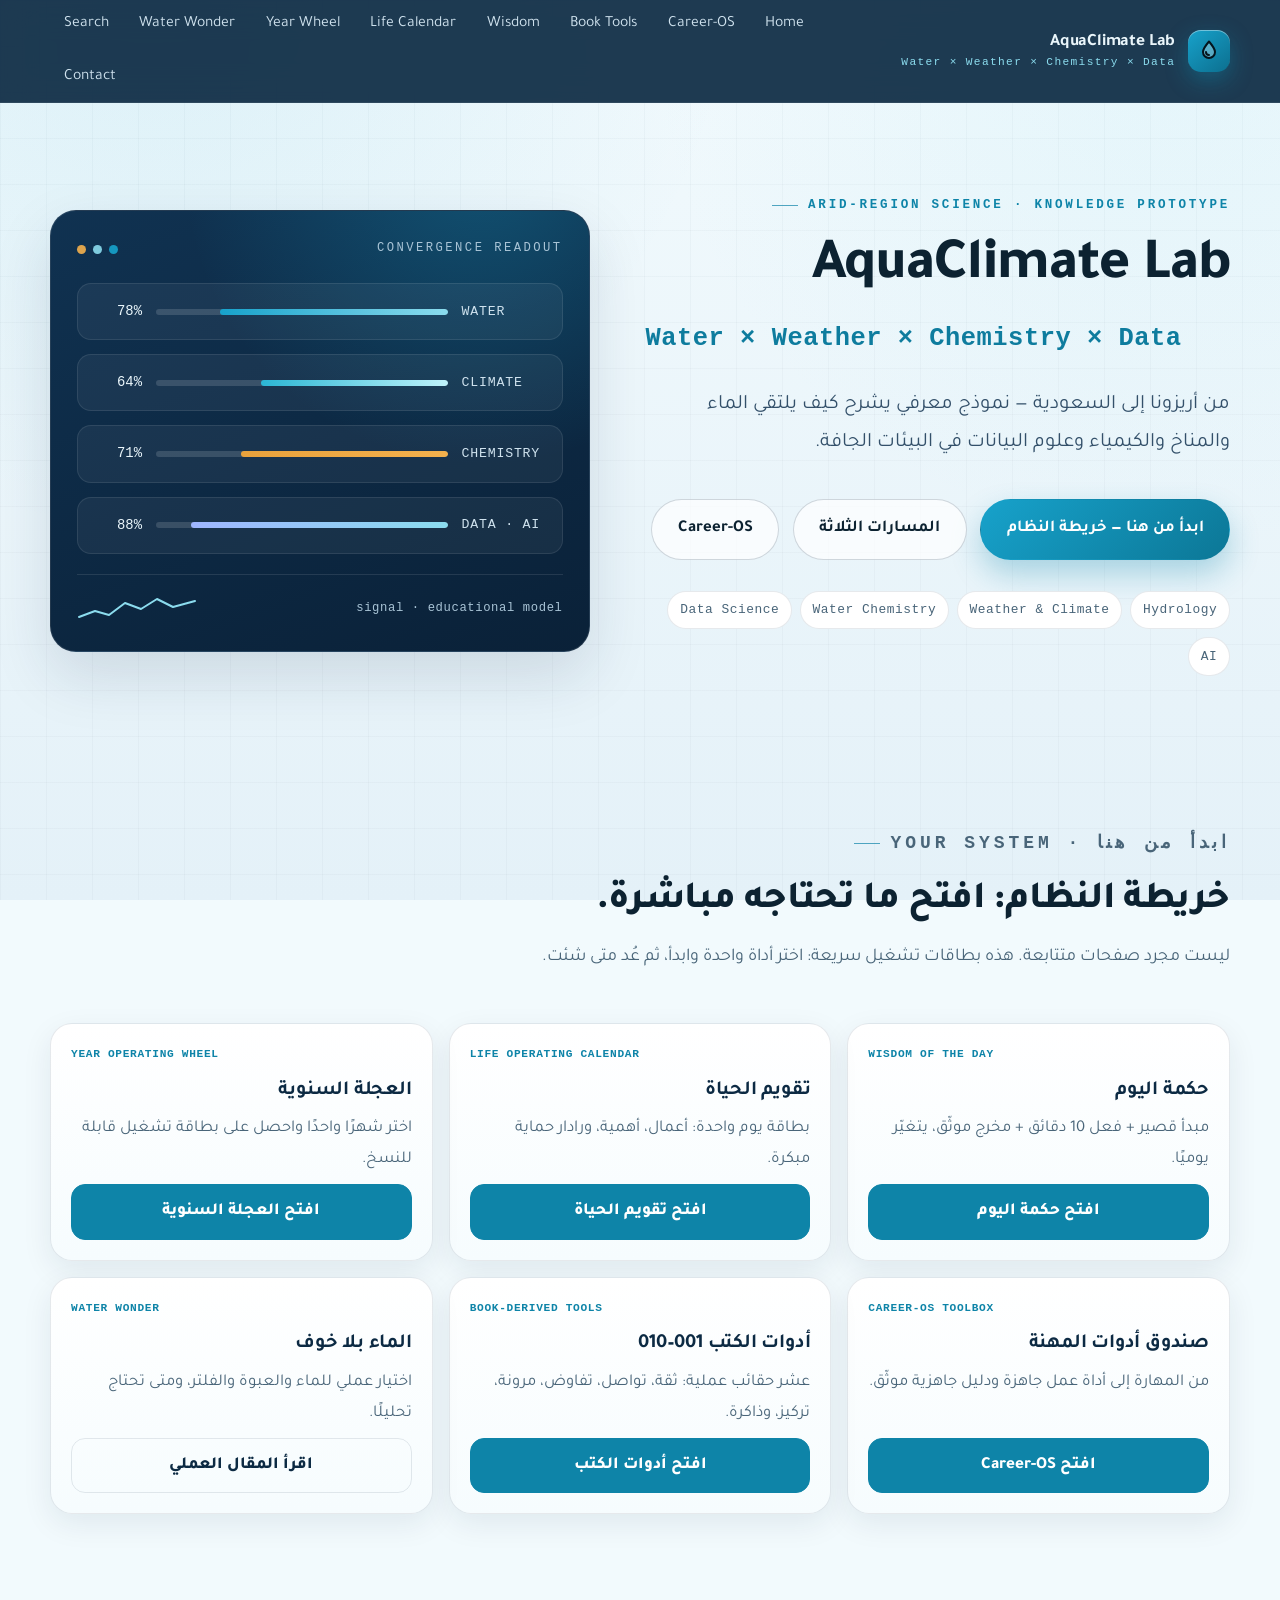
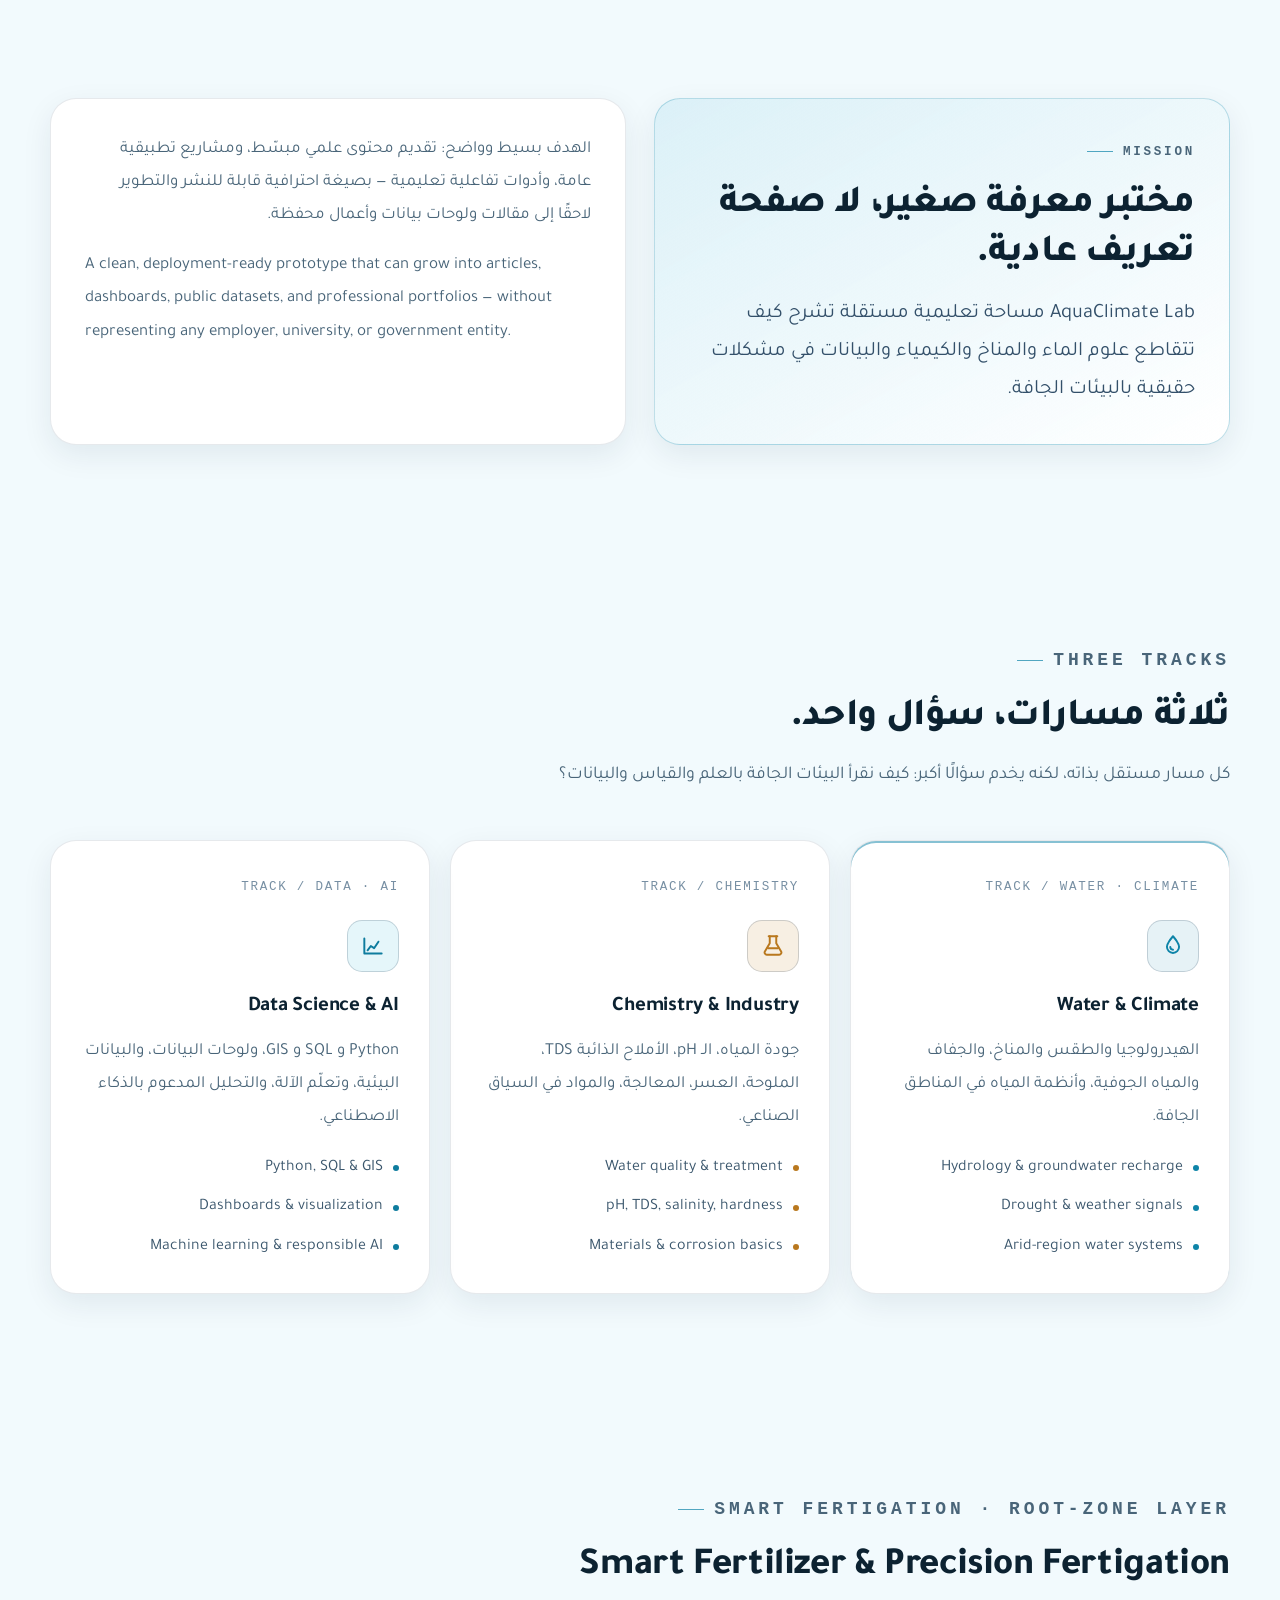
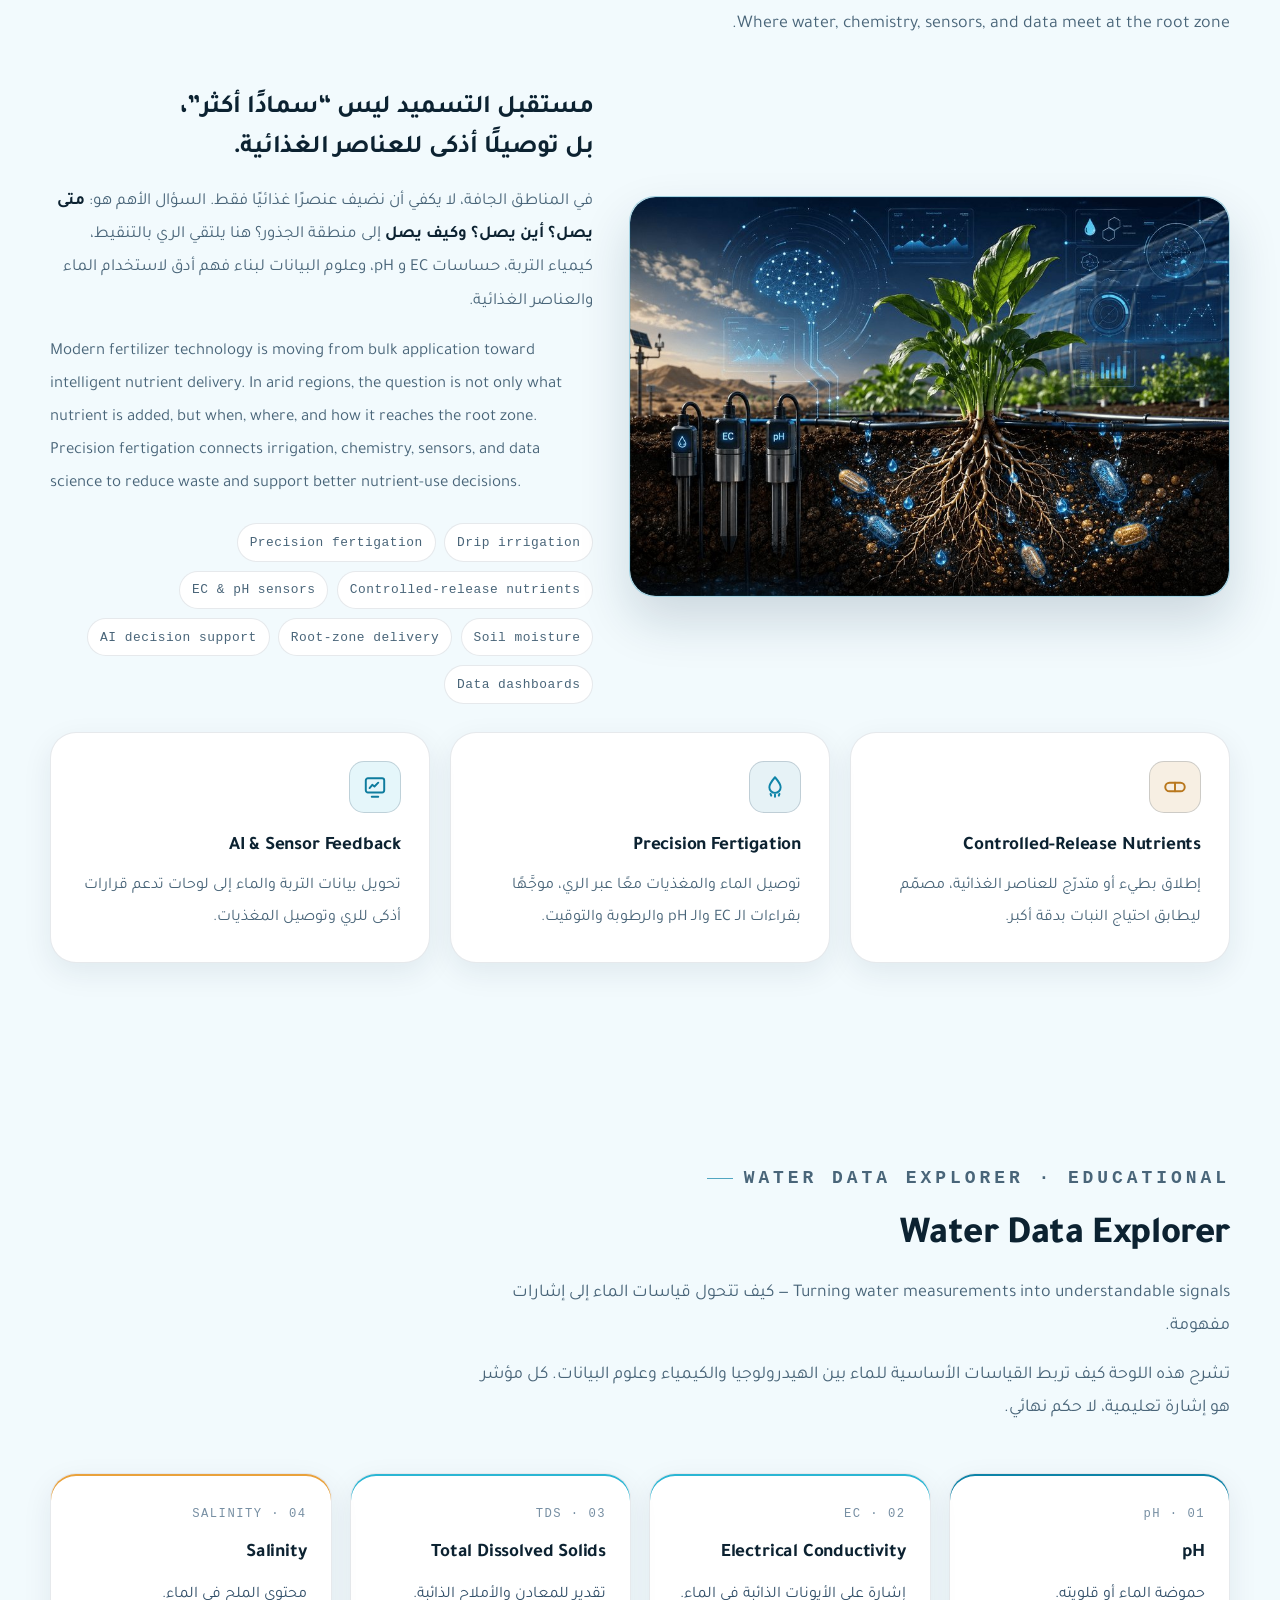
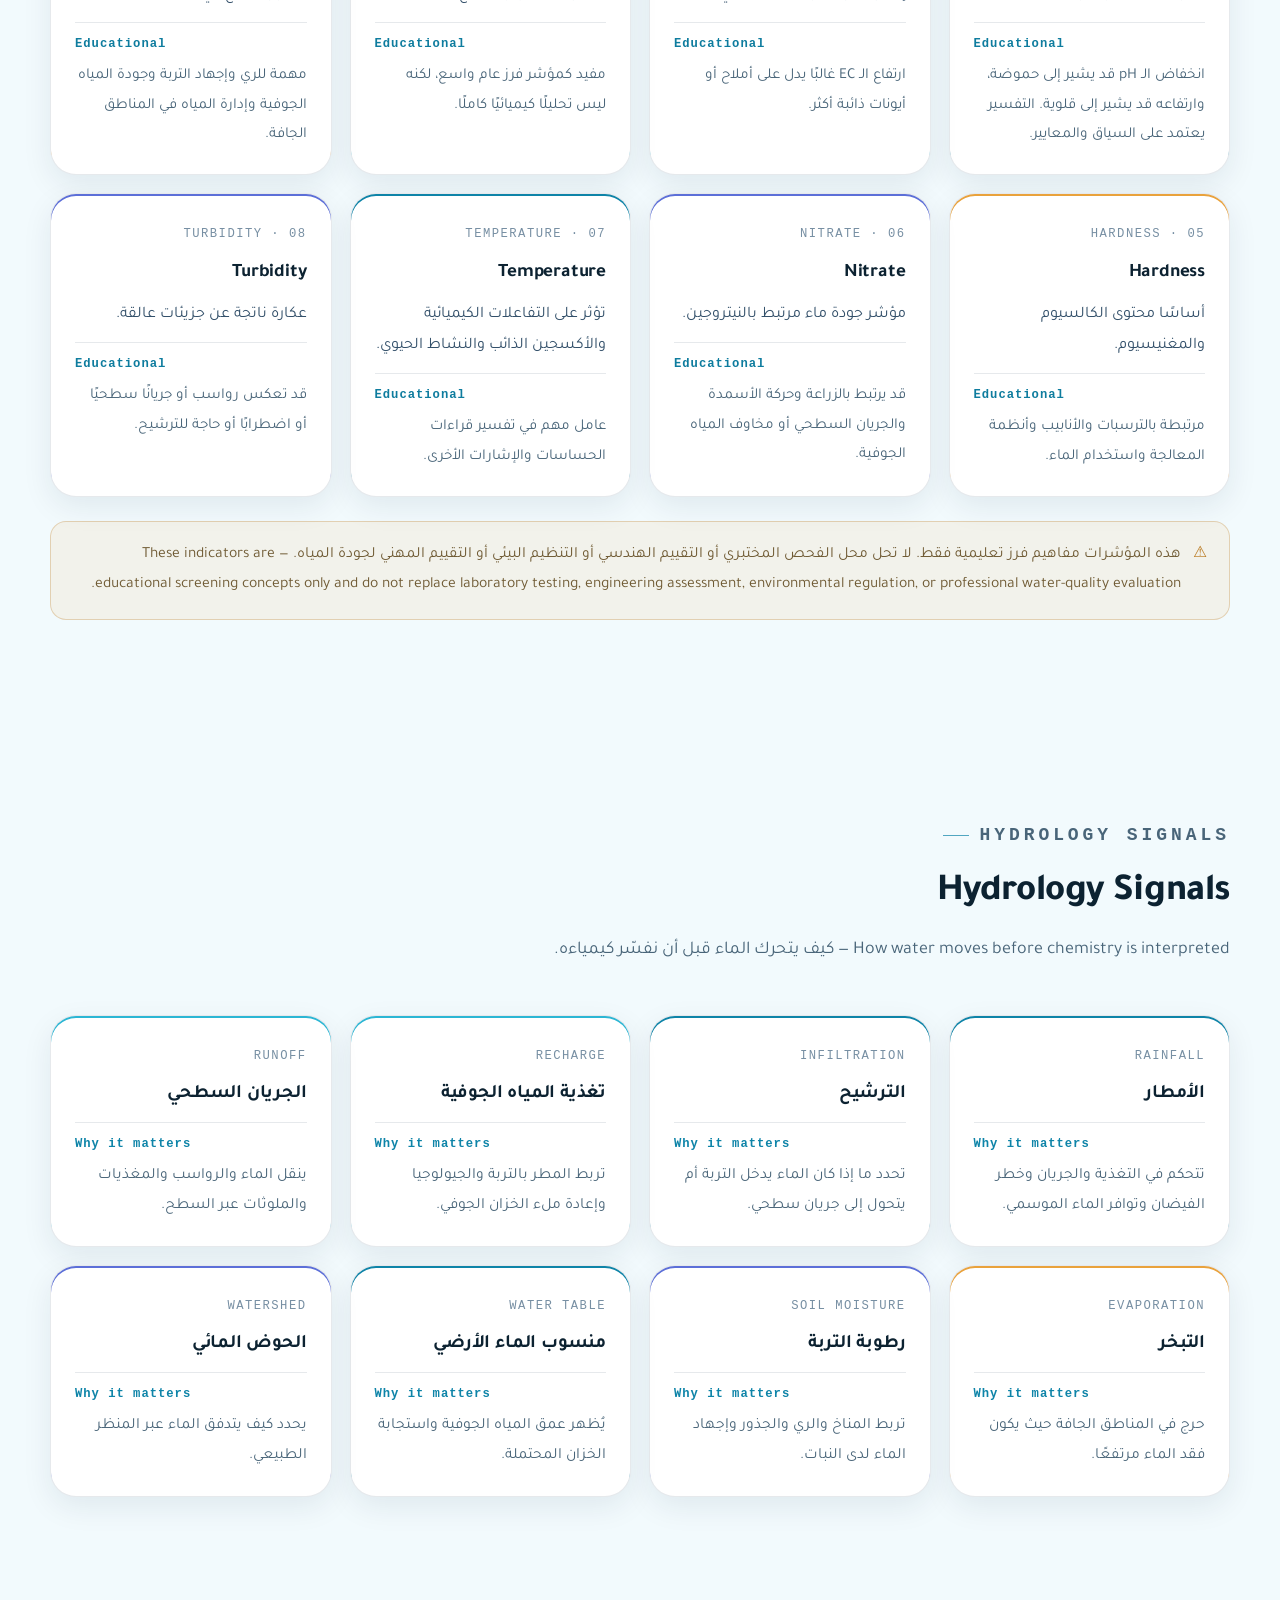
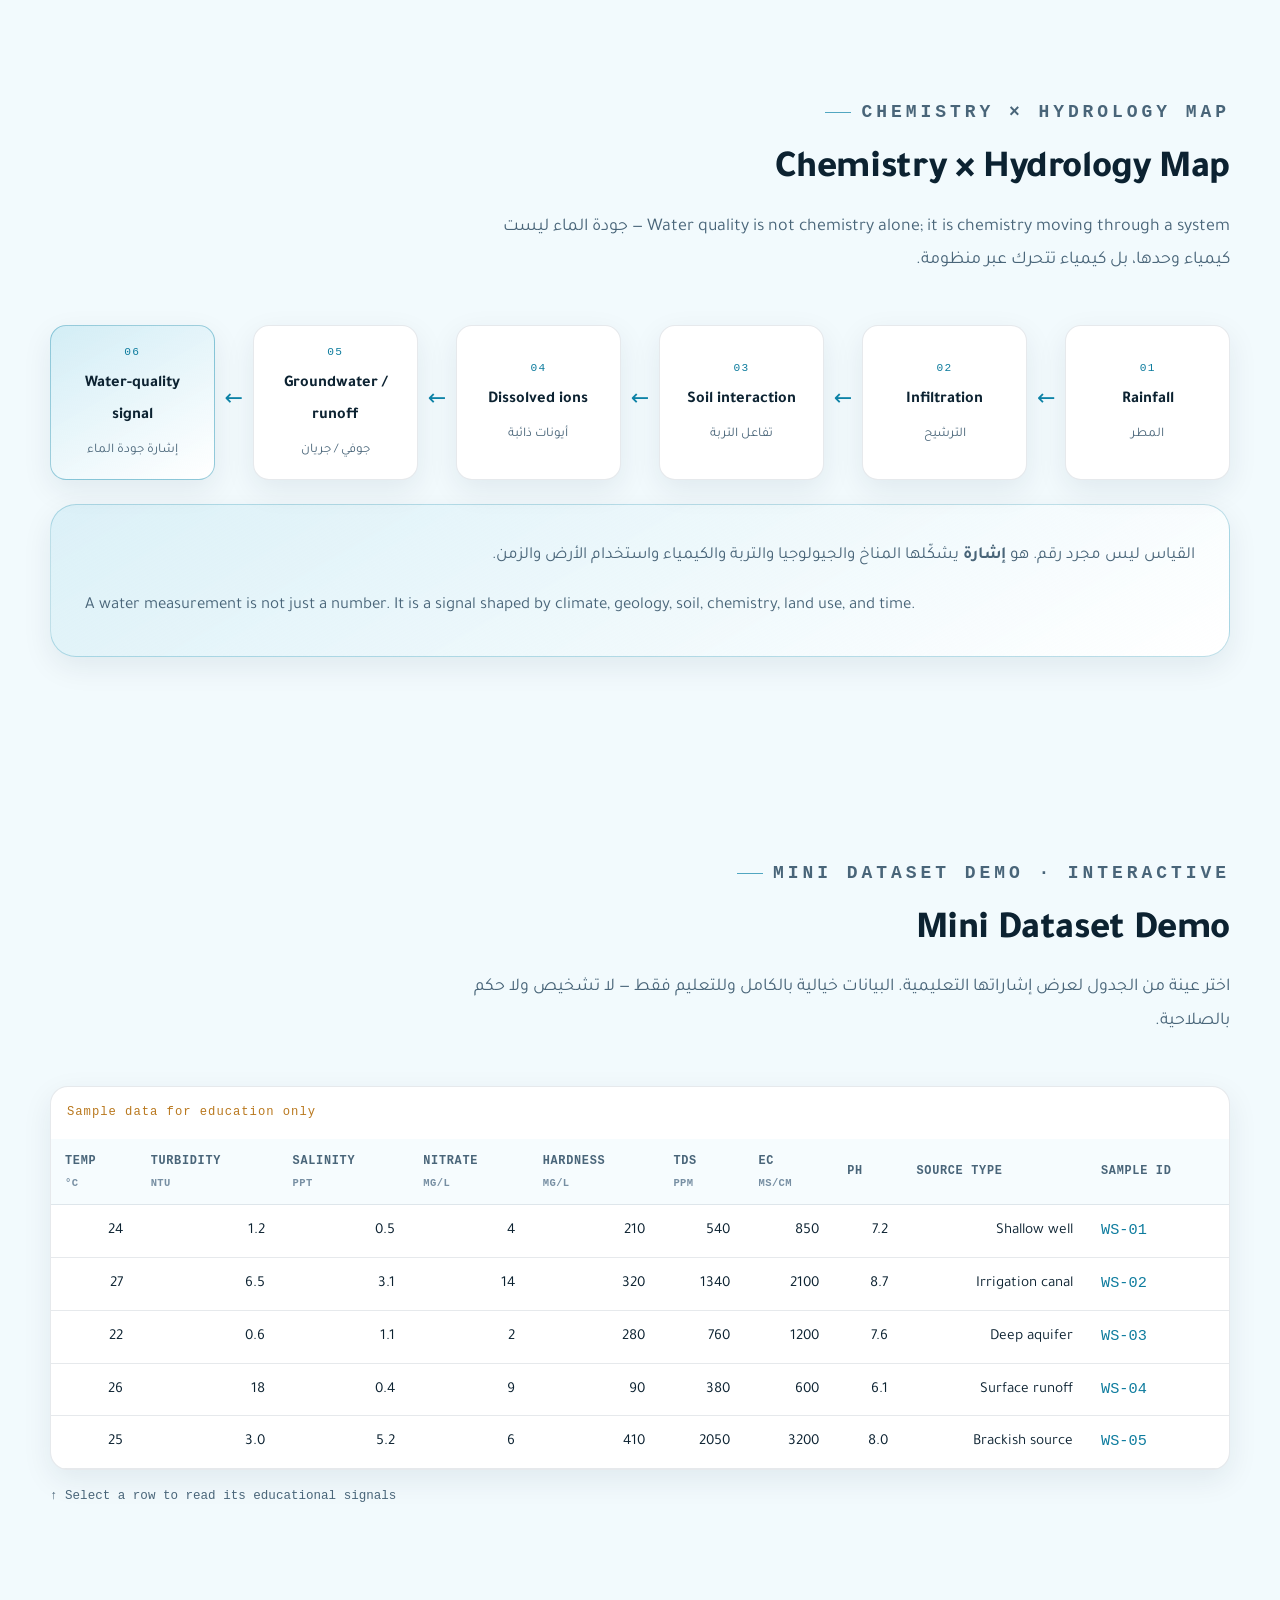
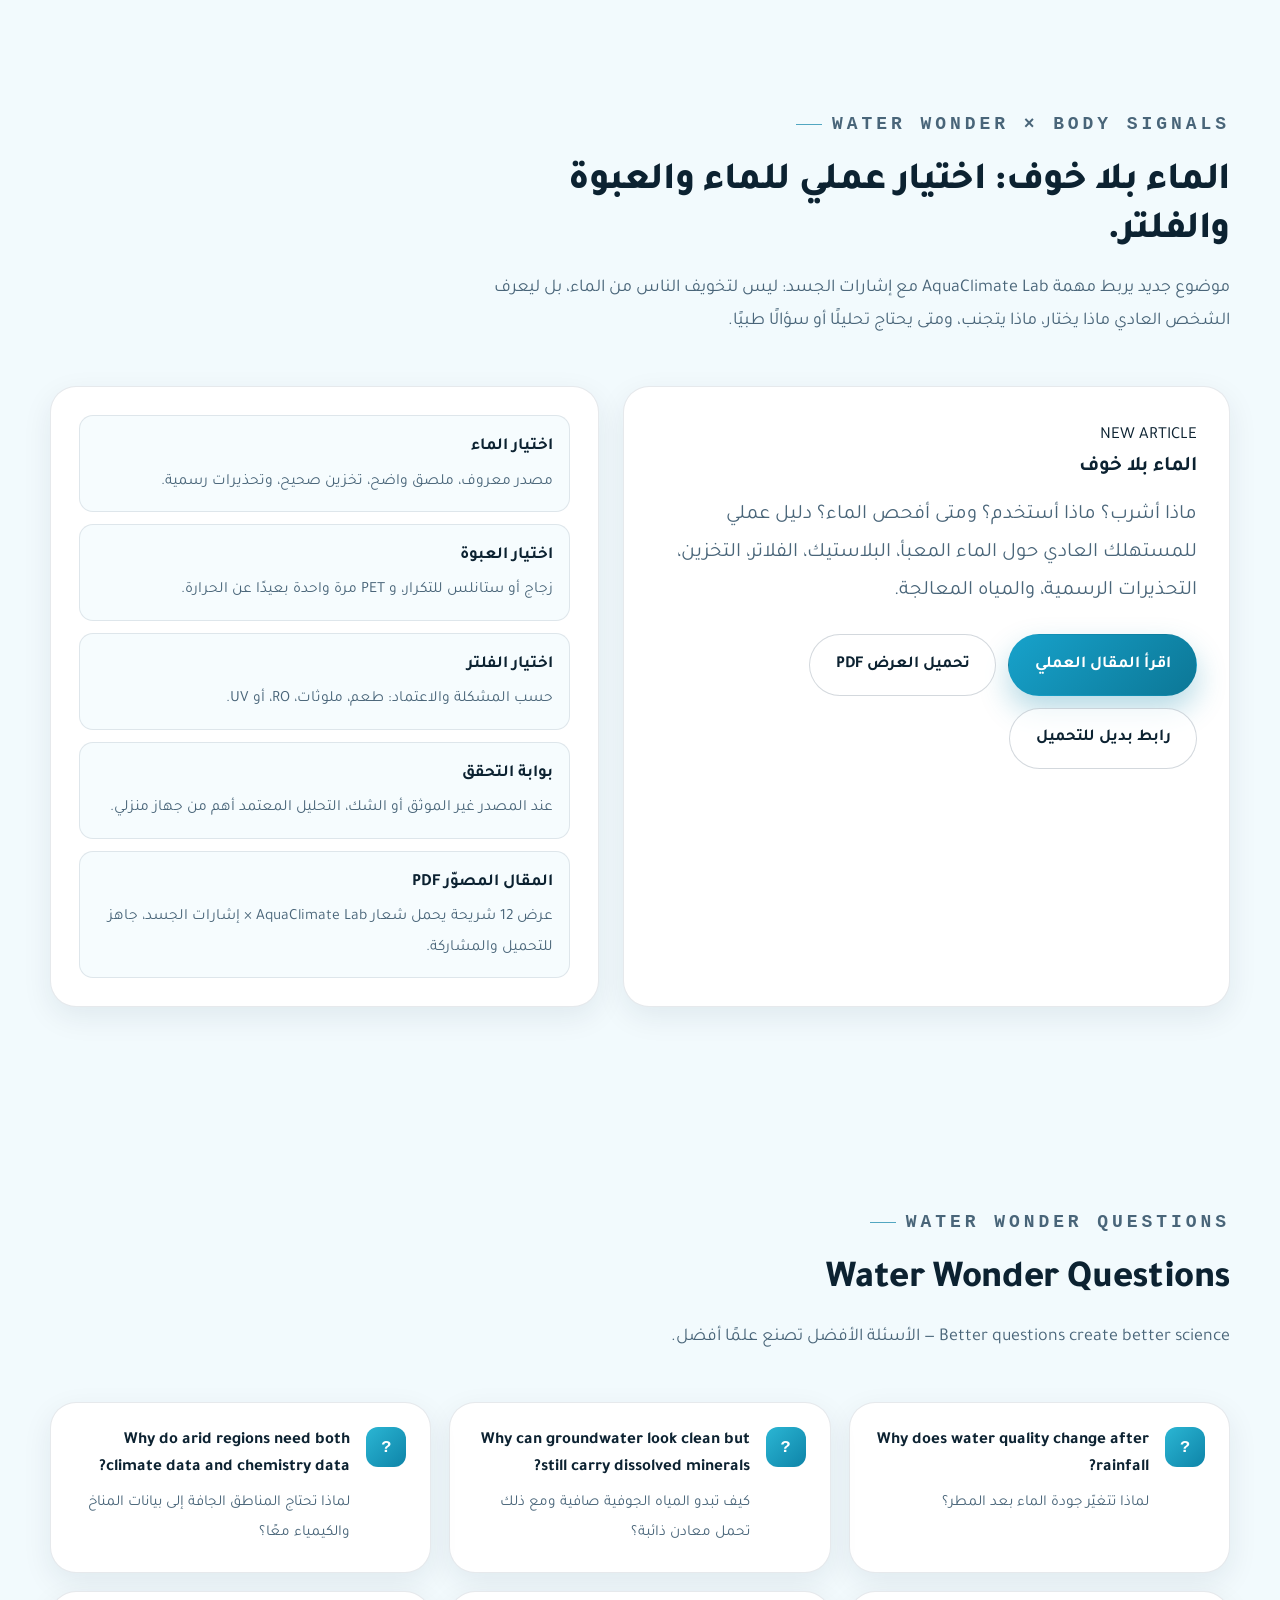
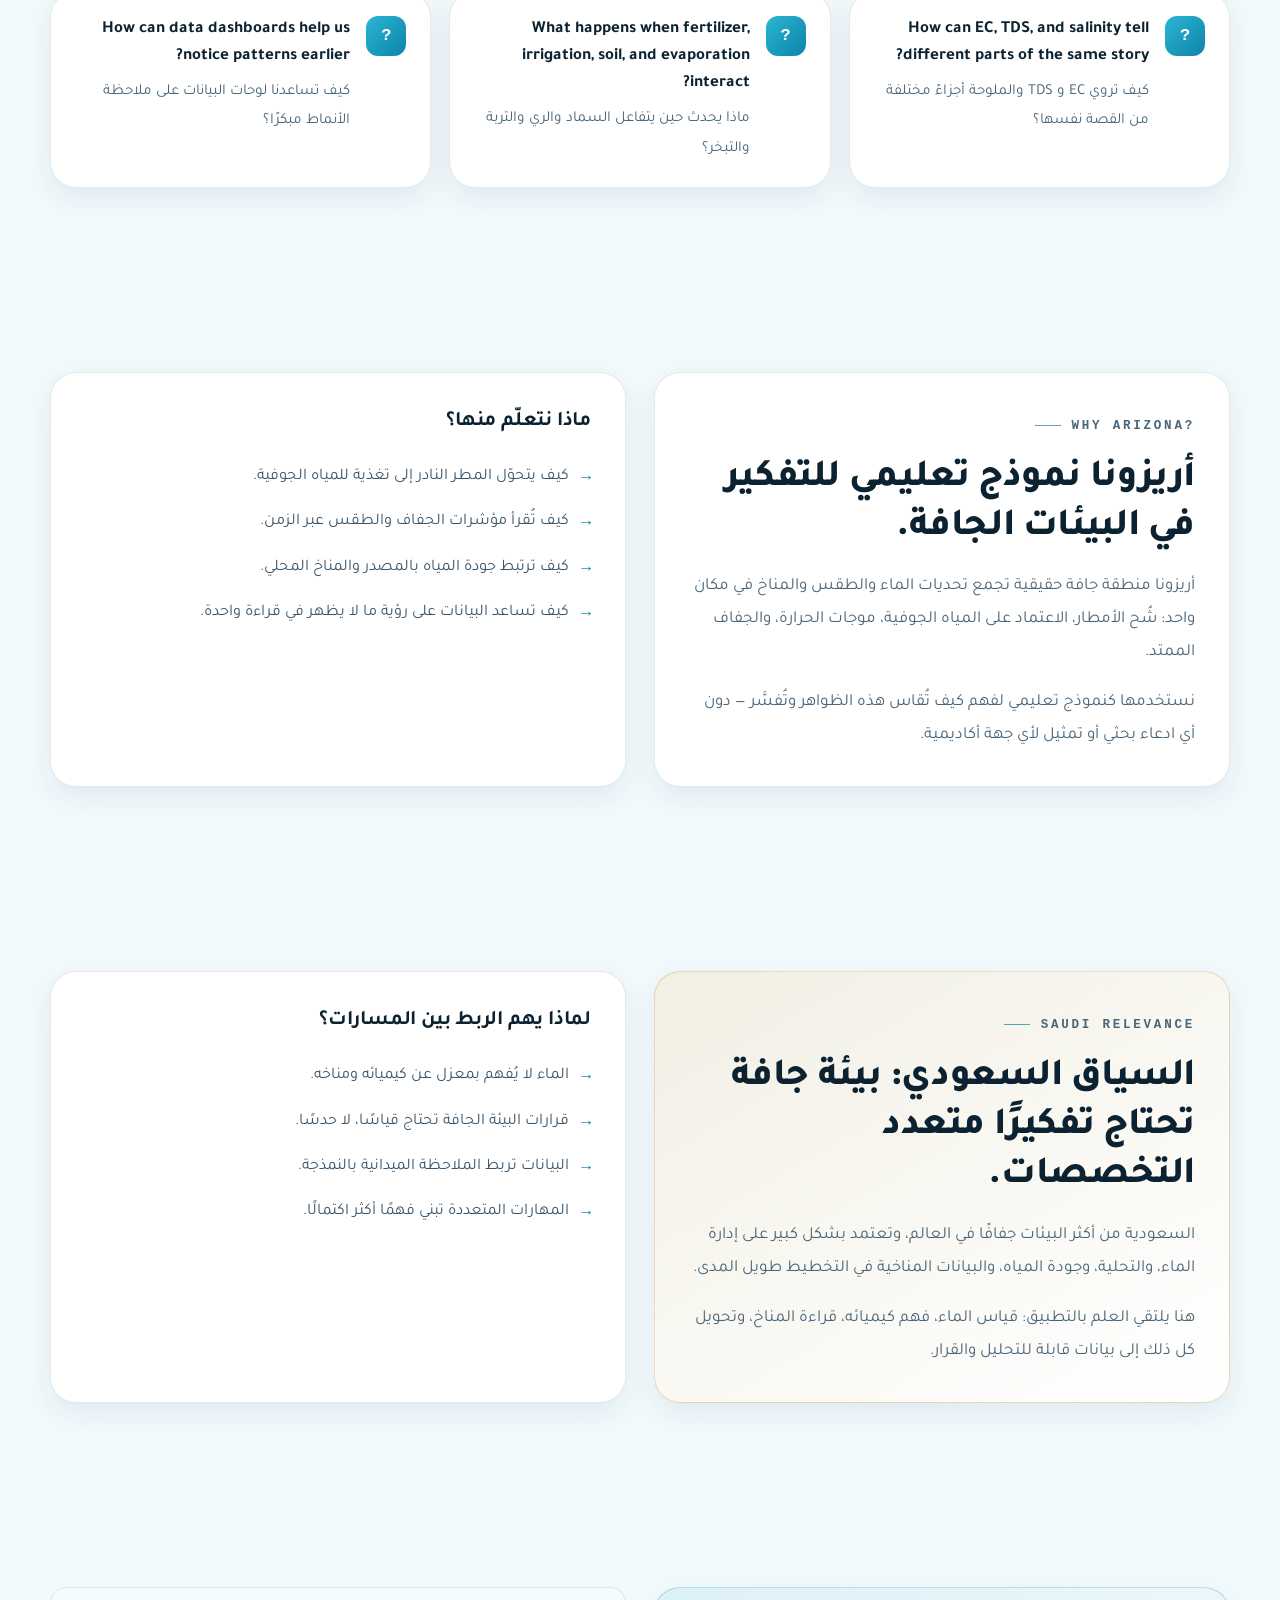
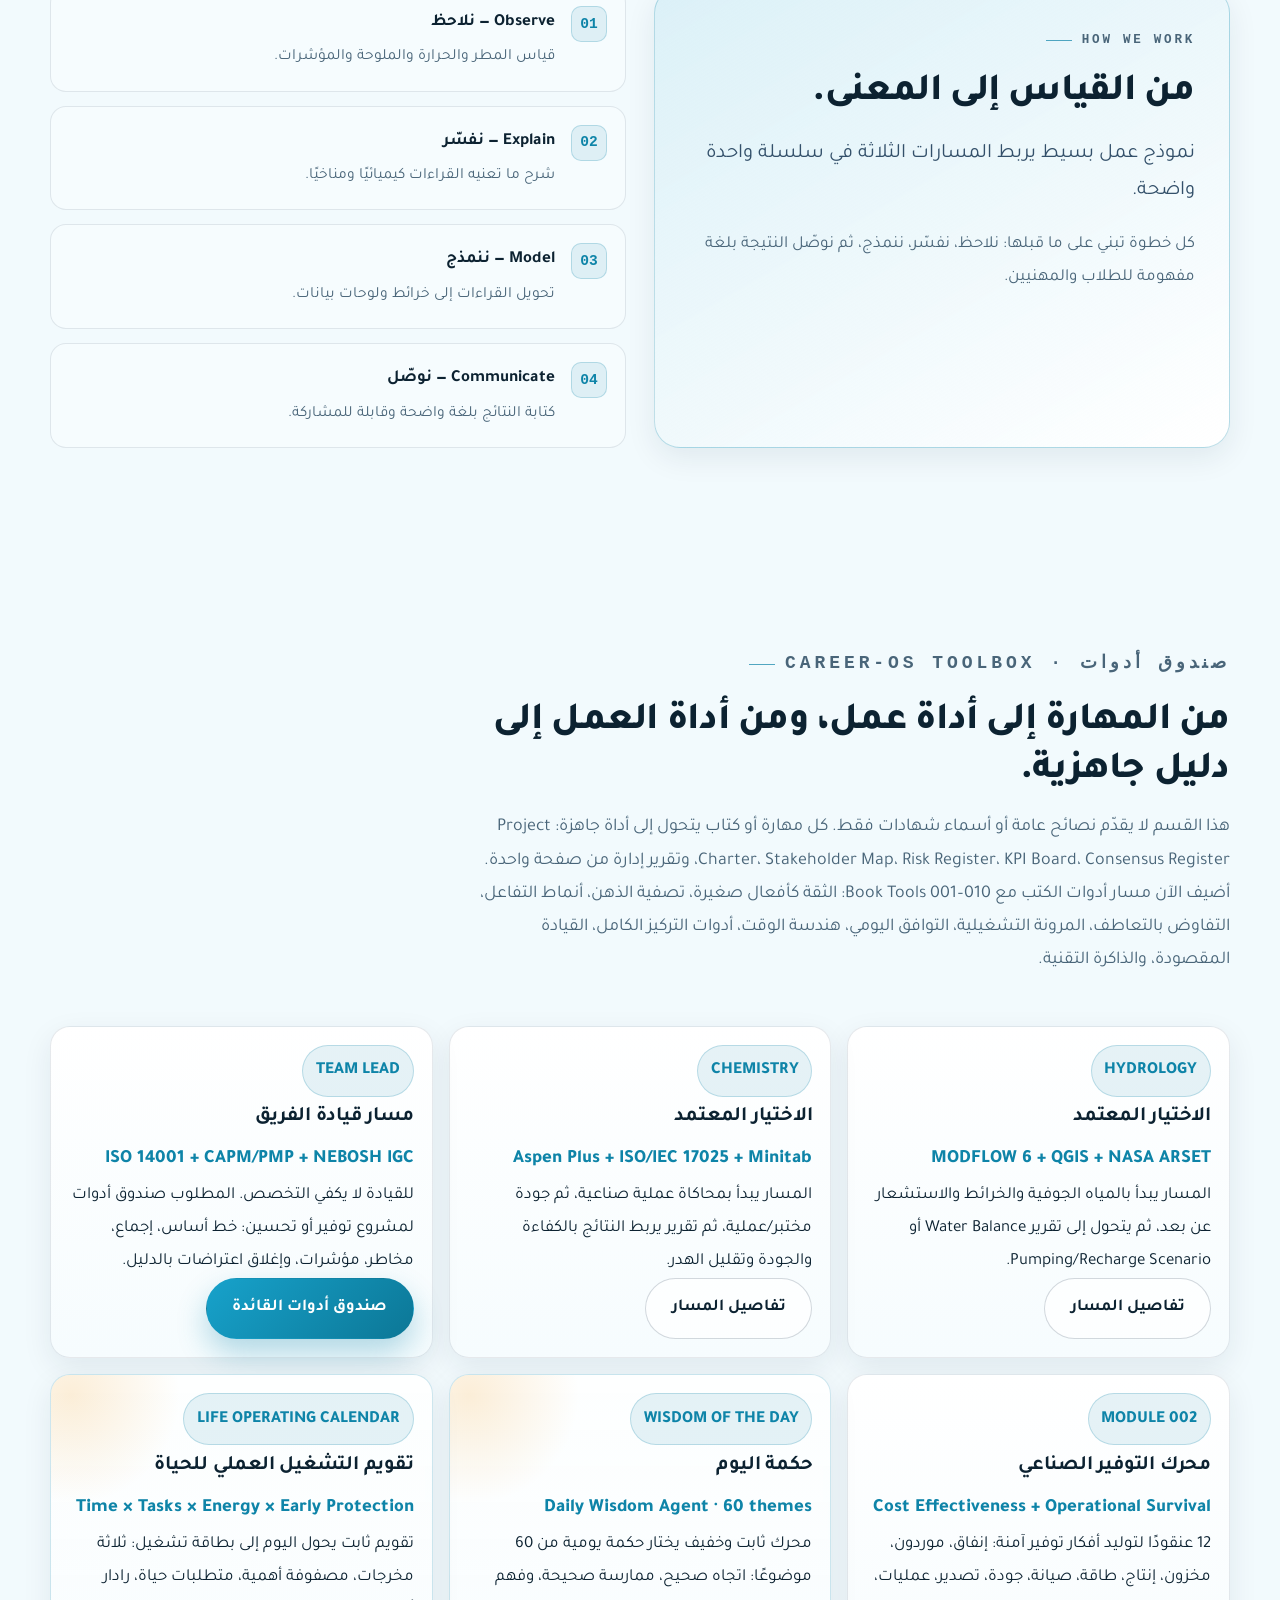
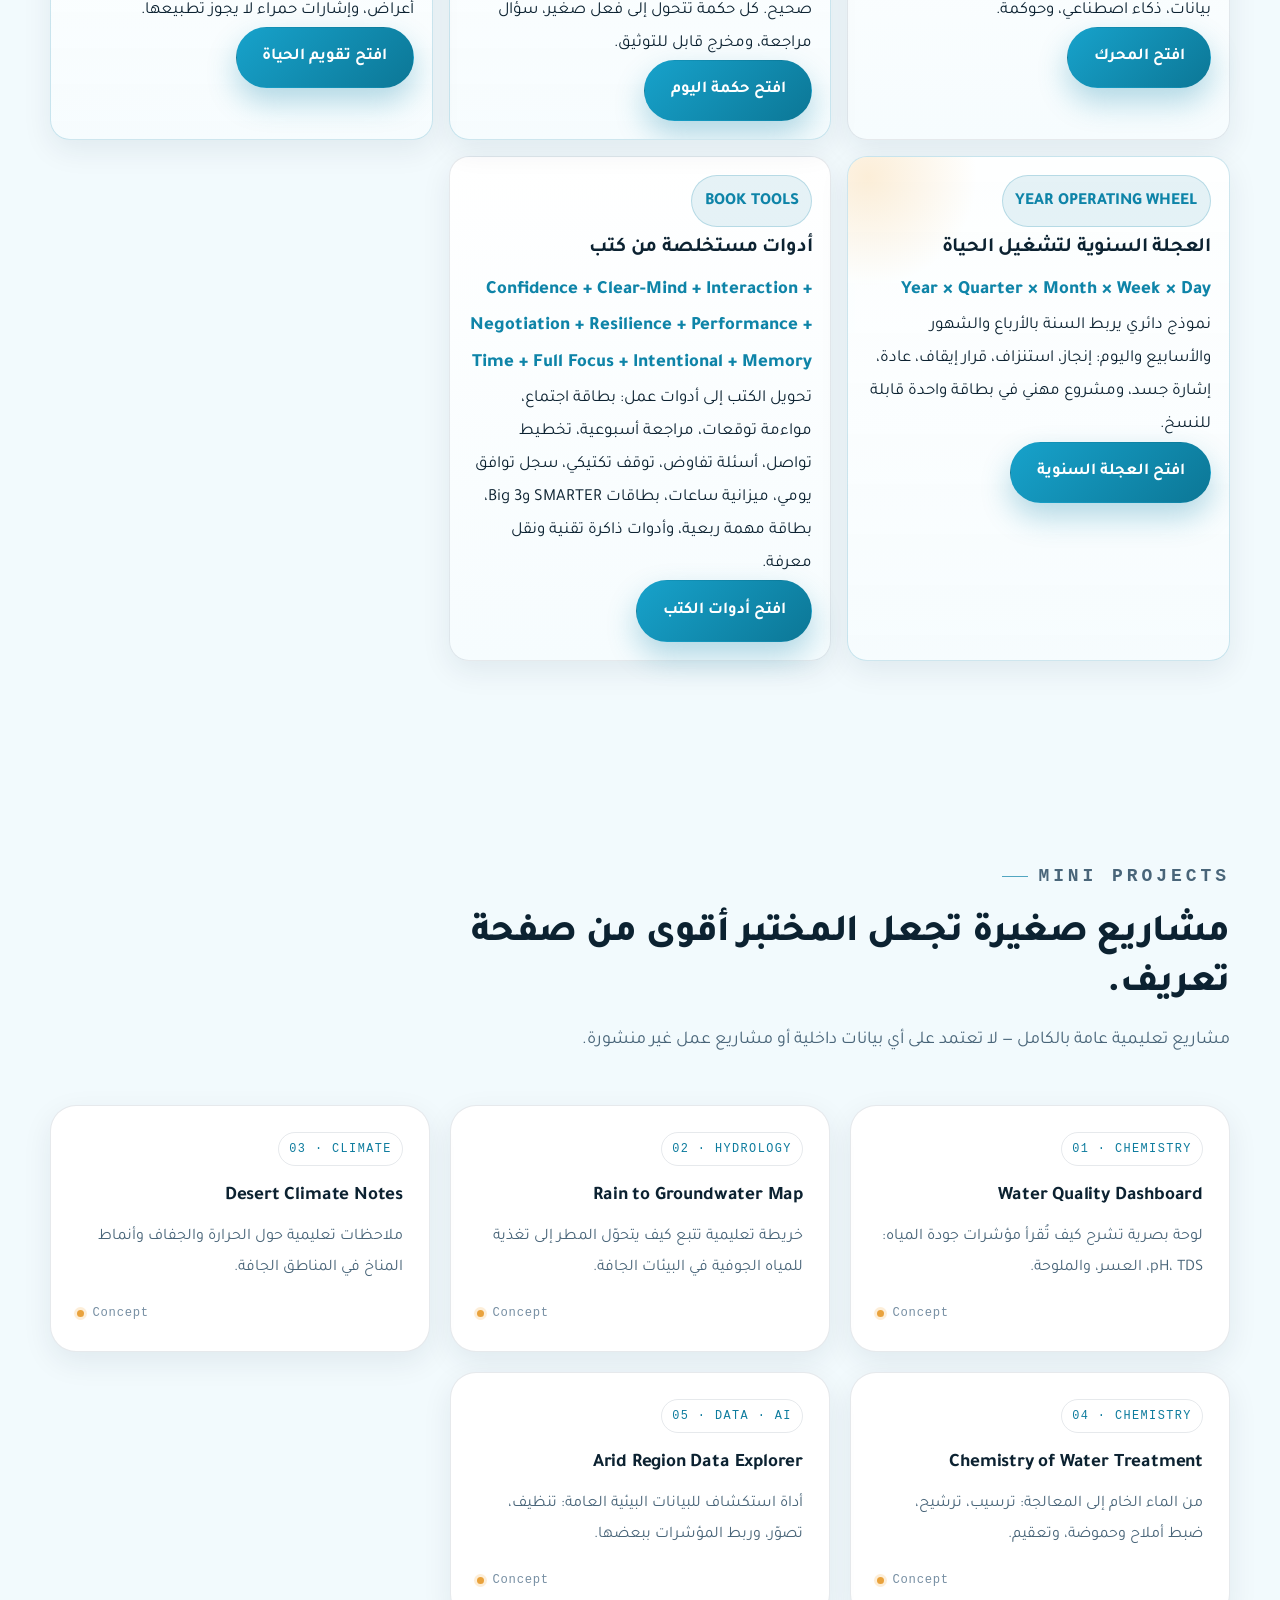
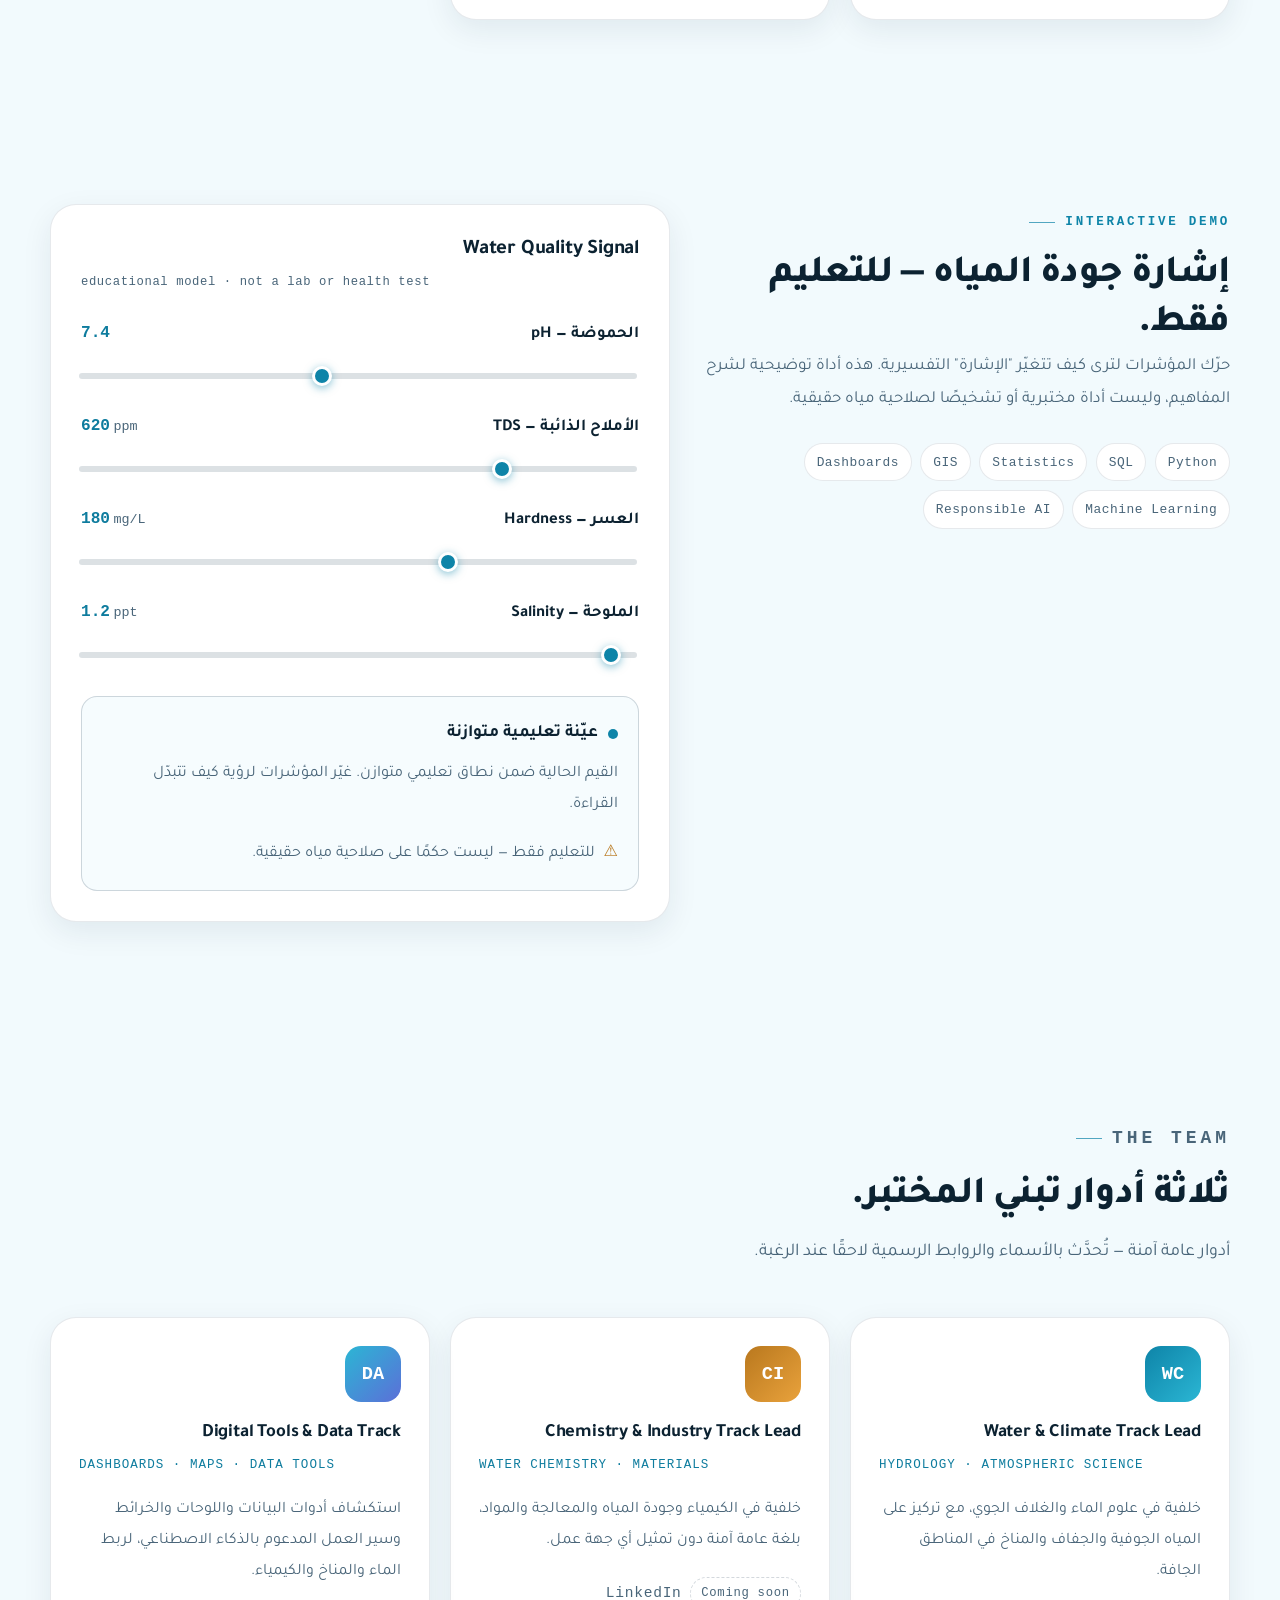
==== index.html @ a7905fff "Add files via upload" ====
<!doctype html>
<html lang="ar" dir="rtl">
<head>
  <!-- Fixed build: critical CSS and JS are embedded to prevent unstyled deployment on Vercel. -->
  <meta charset="utf-8" />
  <meta name="viewport" content="width=device-width, initial-scale=1" />

  <title>AquaClimate Lab — Water × Weather × Chemistry × Data for Arid Regions</title>
  <meta name="description" content="AquaClimate Lab is an independent educational prototype connecting water data, hydrology, water chemistry, smart fertigation, body signals, Career-OS Toolbox, practical water choices, filters, bottled water labels, and data dashboards for arid regions." />
  <meta name="keywords" content="hydrology, atmospheric science, climate, drought, groundwater, water quality, chemistry, pH, TDS, salinity, data science, AI, GIS, precision fertigation, smart fertilizer, water data, hydrology, water chemistry, body signals, career development, MODFLOW 6, Aspen Plus, Career Evidence Portfolio, leadership toolbox, bottled water labels, water filters, plastics, data dashboards, educational water-quality indicators, arid regions, Arizona, Saudi Arabia" />
  <meta name="author" content="AquaClimate Lab" />
  <meta name="robots" content="index, follow" />
  <link rel="canonical" href="https://aquaclimatelab.com/" />
  <meta name="theme-color" content="#0C2A43" />

  <!-- Open Graph -->
  <meta property="og:type" content="website" />
  <meta property="og:site_name" content="AquaClimate Lab" />
  <meta property="og:title" content="AquaClimate Lab — Water × Weather × Chemistry × Data" />
  <meta property="og:description" content="A knowledge prototype for understanding water, climate, chemistry, data, and precision fertigation in arid regions — from Arizona to Saudi Arabia." />
  <meta property="og:url" content="https://aquaclimatelab.com/" />
  <meta property="og:locale" content="ar_SA" />
  <meta property="og:locale:alternate" content="en_US" />
  <meta property="og:image" content="https://aquaclimatelab.com/assets/img/og-image.png" />
  <meta property="og:image:width" content="1200" />
  <meta property="og:image:height" content="630" />
  <meta property="og:image:alt" content="AquaClimate Lab — Water, Weather, Chemistry, and Data for arid regions" />

  <!-- Twitter -->
  <meta name="twitter:card" content="summary_large_image" />
  <meta name="twitter:title" content="AquaClimate Lab — Water × Weather × Chemistry × Data" />
  <meta name="twitter:description" content="A knowledge prototype for understanding water, climate, chemistry, data, and precision fertigation in arid regions." />
  <meta name="twitter:image" content="https://aquaclimatelab.com/assets/img/og-image.png" />
  <meta name="twitter:image:alt" content="AquaClimate Lab cover" />

  <link rel="icon" href="assets/img/favicon.svg" type="image/svg+xml" />
  <link rel="apple-touch-icon" href="assets/img/favicon.svg" />
  <link rel="manifest" href="/manifest.webmanifest" />
  <link rel="preconnect" href="https://fonts.googleapis.com" />
  <link rel="preconnect" href="https://fonts.gstatic.com" crossorigin />
  <link rel="stylesheet" href="https://fonts.googleapis.com/css2?family=Tajawal:wght@400;500;700;800&display=swap" />
  <style>
/* ============================================================
   AquaClimate Lab — Water × Weather × Chemistry × Data
   Light "bright lab" theme — ice-white, calm, premium.
   Static, dependency-free. RTL / Arabic-first.
   ============================================================ */

:root{
  /* Base — ice white / soft blue */
  --bg:#F2FAFD;          /* ice-white page */
  --bg-2:#E4F1F8;        /* deeper ice for gradients */
  --surface:#FFFFFF;     /* card surface */
  --surface-2:#F6FCFE;   /* subtle alt surface */
  --glass:rgba(255,255,255,.7);

  /* Strong navy (header / footer / console / contact) */
  --navy:#0C2A43;
  --navy-2:#0A2236;

  /* Accents */
  --water:#0E84A8;       /* deep aqua — text/icon safe on white */
  --water-bright:#17A2CB;/* brighter aqua for fills */
  --cyan:#2BB6D4;        /* soft cyan accent */
  --cyan-deep:#0E7C9E;   /* cyan text-safe */
  --aqua-soft:#8BDCEE;
  --amber:#B9781E;       /* deepened amber — text safe */
  --amber-bright:#E9A23C;
  --amber-soft:#F4B14D;
  --violet:#5C6FD8;      /* data accent, text safe */

  /* Text on light */
  --ink:#0C2231;         /* near-navy body text */
  --muted:#496579;       /* secondary */
  --faint:#778FA3;       /* tertiary */

  /* Text on navy zones */
  --ink-invert:#EAF6FB;
  --muted-invert:#A9C4D6;

  /* Lines / structure */
  --line:rgba(12,42,67,.10);
  --line-strong:rgba(12,42,67,.18);

  --radius:18px;
  --radius-lg:26px;
  --wrap:1180px;
  --shadow:0 24px 60px rgba(12,42,67,.13);
  --shadow-soft:0 10px 30px rgba(12,42,67,.08);

  --mono:ui-monospace,"SF Mono","Cascadia Code","JetBrains Mono",Menlo,Consolas,monospace;
  --sans:"Tajawal","IBM Plex Sans Arabic","Noto Kufi Arabic","Cairo",system-ui,-apple-system,"Segoe UI","Helvetica Neue",Arial,"Segoe UI Arabic",Tahoma,sans-serif;
}

*{box-sizing:border-box}
html{scroll-behavior:smooth;font-size:106%}
body{
  margin:0;
  font-family:var(--sans);
  color:var(--ink);
  line-height:1.95;
  font-size:1rem;
  background-color:var(--bg);
  /* soft ambient light + faint data grid */
  background-image:
    radial-gradient(circle at 12% -6%,rgba(23,162,203,.10),transparent 40%),
    radial-gradient(circle at 92% 2%,rgba(139,220,238,.12),transparent 36%),
    linear-gradient(rgba(12,42,67,.028) 1px,transparent 1px),
    linear-gradient(90deg,rgba(12,42,67,.028) 1px,transparent 1px),
    linear-gradient(180deg,var(--bg),var(--bg-2));
  background-size:auto,auto,46px 46px,46px 46px,auto;
  background-attachment:fixed,fixed,fixed,fixed,fixed;
  text-rendering:optimizeLegibility;
  -webkit-font-smoothing:antialiased;
}
a{color:inherit;text-decoration:none}
img{max-width:100%;height:auto;display:block}
ul{margin:0}

/* ---------- Shared utilities ---------- */
.wrap{width:min(var(--wrap),calc(100% - 44px));margin-inline:auto}
.section{padding:92px 0;position:relative}
.eyebrow{
  margin:0 0 1rem;font-family:var(--mono);font-size:.74rem;font-weight:700;
  letter-spacing:.22em;text-transform:uppercase;color:var(--water);
  display:inline-flex;align-items:center;gap:.6rem;direction:ltr;
}
.eyebrow::before{content:"";width:26px;height:1px;background:var(--water);opacity:.7;display:inline-block}
h1,h2,h3{margin:0;letter-spacing:-.01em;font-weight:800;color:var(--ink)}
h1{font-size:clamp(2.2rem,4.6vw,3.5rem);line-height:1.18;letter-spacing:-.02em}
h2{font-size:clamp(1.6rem,3vw,2.5rem);line-height:1.28}
h3{font-size:1.22rem;line-height:1.5;font-weight:700}
p{margin:0}
.lead{font-size:clamp(1.05rem,1.6vw,1.28rem);color:#33506a;line-height:1.85}
.muted{color:var(--muted)}
.en{direction:ltr;unicode-bidi:isolate}
.section-head{max-width:760px;margin-bottom:48px}
.section-head p{color:var(--muted);font-size:1.06rem;margin-top:.9rem;line-height:1.85}

.skip-link{
  position:absolute;inset-inline-start:1rem;top:-5rem;z-index:50;
  background:var(--water);color:#fff;padding:.65rem 1.1rem;border-radius:12px;font-weight:700;
  transition:top .2s ease;
}
.skip-link:focus{top:1rem}

:focus-visible{outline:2px solid var(--water);outline-offset:3px;border-radius:6px}

/* ---------- Header / Nav ---------- */
.site-header{
  position:sticky;top:0;z-index:40;
  background:rgba(12,42,67,.92);backdrop-filter:blur(16px) saturate(140%);
  border-bottom:1px solid rgba(255,255,255,.08);
}
.nav{min-height:72px;display:flex;align-items:center;justify-content:space-between;gap:1rem}
.brand{display:flex;align-items:center;gap:.75rem;min-width:max-content}
.brand-text strong{color:var(--ink-invert)}
.brand-mark{
  width:42px;height:42px;border-radius:13px;display:grid;place-items:center;flex-shrink:0;
  background:linear-gradient(140deg,var(--water-bright),#0c6f8f);
  box-shadow:0 8px 22px rgba(14,132,168,.45),inset 0 1px 0 rgba(255,255,255,.4);
  position:relative;overflow:hidden;
}
.brand-mark svg{width:24px;height:24px}
.brand-text{display:flex;flex-direction:column;line-height:1.3}
.brand-text strong{font-size:1.02rem;letter-spacing:-.01em}
.brand-text small{font-family:var(--mono);color:var(--aqua-soft);font-size:.66rem;letter-spacing:.12em;direction:ltr}
.nav-menu{display:flex;align-items:center;flex-wrap:wrap;justify-content:flex-end;row-gap:.1rem;gap:.2rem;list-style:none;padding:0;margin:0;min-width:0}
.nav-menu a{display:block;padding:.55rem .8rem;border-radius:999px;color:#cfe2ee;font-size:.92rem;transition:background .18s,color .18s}
.nav-menu a:hover,.nav-menu a:focus-visible{background:rgba(255,255,255,.12);color:#fff}
.nav-toggle{
  display:none;background:rgba(255,255,255,.08);color:var(--ink-invert);border:1px solid rgba(255,255,255,.18);
  border-radius:12px;padding:.55rem .7rem;font-family:var(--mono);font-size:.8rem;cursor:pointer;align-items:center;gap:.5rem;
}
.nav-toggle .bars{display:inline-block;width:18px;height:2px;background:currentColor;position:relative}
.nav-toggle .bars::before,.nav-toggle .bars::after{content:"";position:absolute;left:0;width:18px;height:2px;background:currentColor}
.nav-toggle .bars::before{top:-6px}.nav-toggle .bars::after{top:6px}

/* ---------- Buttons ---------- */
.button{
  display:inline-flex;align-items:center;justify-content:center;gap:.5rem;min-height:50px;
  padding:.8rem 1.5rem;border-radius:999px;font-weight:700;font-size:.98rem;font-family:inherit;
  border:1px solid transparent;cursor:pointer;transition:transform .18s ease,box-shadow .18s ease,background .18s ease;
}
.button.primary{background:linear-gradient(135deg,var(--water-bright),#0c7796);color:#fff;box-shadow:0 14px 30px rgba(14,132,168,.30)}
.button.primary:hover{transform:translateY(-2px);box-shadow:0 18px 40px rgba(14,132,168,.40)}
.button.ghost{border-color:var(--line-strong);color:var(--ink);background:rgba(255,255,255,.7)}
.button.ghost:hover{transform:translateY(-2px);background:#fff;border-color:var(--water)}

/* ---------- Hero ---------- */
.hero{padding:84px 0 80px;overflow:hidden}
.hero-grid{display:grid;grid-template-columns:1.04fr .96fr;gap:56px;align-items:center}
.hero h1{margin-bottom:.6rem}
.hero h1 .accent{color:var(--water)}
.hero-sub{
  font-family:var(--mono);direction:ltr;text-align:start;
  font-size:clamp(1.05rem,2vw,1.5rem);font-weight:600;letter-spacing:.02em;
  color:var(--cyan-deep);margin-bottom:1.4rem;
}
.hero .lead{max-width:560px}
.hero-actions{display:flex;gap:.8rem;flex-wrap:wrap;margin:2.1rem 0 1.8rem}
.trust-strip{display:flex;gap:.45rem;flex-wrap:wrap}
.chip{
  font-family:var(--mono);font-size:.76rem;letter-spacing:.04em;direction:ltr;
  border:1px solid var(--line);background:#fff;
  padding:.34rem .7rem;border-radius:999px;color:var(--muted);
}

/* Hero instrument console (signature element — stays deep navy) */
.console{
  position:relative;border:1px solid rgba(255,255,255,.10);border-radius:var(--radius-lg);
  background:linear-gradient(160deg,#103251,#0a2138);
  box-shadow:var(--shadow);padding:26px;overflow:hidden;color:var(--ink-invert);
}
.console::before{
  content:"";position:absolute;inset:0;pointer-events:none;
  background:radial-gradient(circle at 80% -10%,rgba(23,162,203,.30),transparent 46%);
}
.console-top{display:flex;align-items:center;justify-content:space-between;margin-bottom:22px;position:relative}
.console-top .label{font-family:var(--mono);font-size:.72rem;letter-spacing:.2em;color:var(--muted-invert);text-transform:uppercase;direction:ltr}
.console-dots{display:flex;gap:.4rem}
.console-dots i{width:9px;height:9px;border-radius:50%;display:block;opacity:.9}
.console-dots i:nth-child(1){background:var(--water-bright)}
.console-dots i:nth-child(2){background:var(--aqua-soft)}
.console-dots i:nth-child(3){background:var(--amber-soft)}
.channels{display:grid;gap:14px;position:relative}
.channel{
  display:grid;grid-template-columns:84px 1fr auto;align-items:center;gap:14px;
  padding:14px 16px;border-radius:14px;background:rgba(255,255,255,.05);border:1px solid rgba(255,255,255,.09);
}
.channel .name{font-family:var(--mono);font-size:.78rem;letter-spacing:.06em;color:#cfe2ee;direction:ltr}
.channel .track{height:6px;border-radius:999px;background:rgba(255,255,255,.14);overflow:hidden;position:relative}
.channel .fill{position:absolute;inset-block:0;inset-inline-start:0;border-radius:999px}
.channel .val{font-family:var(--mono);font-size:.82rem;color:var(--ink-invert);min-width:48px;text-align:end;direction:ltr}
.channel[data-c="water"] .fill{background:linear-gradient(90deg,var(--water-bright),var(--aqua-soft));width:78%}
.channel[data-c="climate"] .fill{background:linear-gradient(90deg,var(--cyan),#bff3fb);width:64%}
.channel[data-c="chem"] .fill{background:linear-gradient(90deg,var(--amber-bright),var(--amber-soft));width:71%}
.channel[data-c="data"] .fill{background:linear-gradient(90deg,#9fb6ff,var(--aqua-soft));width:88%}
.channel .pulse{animation:flow 3.4s ease-in-out infinite alternate}
@keyframes flow{from{opacity:.78;transform:scaleX(.94);transform-origin:inset-inline-start}to{opacity:1;transform:scaleX(1)}}
.console-foot{
  margin-top:20px;padding-top:18px;border-top:1px solid rgba(255,255,255,.10);
  display:flex;align-items:center;justify-content:space-between;gap:12px;
}
.console-foot span{font-family:var(--mono);font-size:.72rem;color:var(--muted-invert);direction:ltr;letter-spacing:.05em}
.sparkline{width:120px;height:32px;color:var(--aqua-soft)}

/* ---------- Cards (shared) ---------- */
.card{
  border:1px solid var(--line);border-radius:var(--radius-lg);
  background:var(--surface);
  box-shadow:var(--shadow-soft);transition:transform .2s ease,border-color .2s ease,box-shadow .2s ease;
}
.card:hover{transform:translateY(-4px);border-color:var(--water);box-shadow:var(--shadow)}

/* ---------- Tracks ---------- */
.tracks-grid{display:grid;grid-template-columns:repeat(3,1fr);gap:20px}
.track-card{padding:30px;position:relative;overflow:hidden}
.track-card .code{font-family:var(--mono);font-size:.74rem;color:var(--faint);letter-spacing:.14em;direction:ltr}
.track-card .glyph,.fert-card .glyph{
  width:52px;height:52px;border-radius:15px;margin:16px 0 20px;display:grid;place-items:center;
  border:1px solid var(--line-strong);
}
.track-card .glyph svg,.fert-card .glyph svg{width:26px;height:26px}
.track-card h3{margin-bottom:.7rem}
.track-card p{color:var(--muted);margin-bottom:1.1rem}
.track-card ul{list-style:none;padding:0;display:grid;gap:.5rem}
.track-card li{display:flex;align-items:center;gap:.6rem;color:#3a566c;font-size:.94rem}
.track-card li::before{content:"";width:6px;height:6px;border-radius:50%;flex-shrink:0}
.track-card[data-c="water"] .glyph,.fert-card[data-c="water"] .glyph{background:rgba(14,132,168,.10);color:var(--water)}
.track-card[data-c="water"] li::before{background:var(--water)}
.track-card[data-c="water"]{box-shadow:var(--shadow-soft),inset 0 2px 0 rgba(14,132,168,.5)}
.track-card[data-c="chem"] .glyph,.fert-card[data-c="chem"] .glyph{background:rgba(185,120,30,.12);color:var(--amber)}
.track-card[data-c="chem"] li::before{background:var(--amber)}
.track-card[data-c="data"] .glyph,.fert-card[data-c="data"] .glyph{background:rgba(43,182,212,.12);color:var(--cyan-deep)}
.track-card[data-c="data"] li::before{background:var(--cyan-deep)}

/* ---------- Smart Fertigation ---------- */
.fertigation-feature{display:grid;grid-template-columns:1.05fr .95fr;gap:36px;align-items:center;margin-bottom:28px}
.fertigation-media{margin:0;position:relative;border-radius:var(--radius-lg);overflow:hidden;aspect-ratio:3/2;background:linear-gradient(160deg,#e8f5fb,#d7ecf6);border:1px solid rgba(14,132,168,.28);box-shadow:0 24px 50px rgba(12,42,67,.16)}
.fertigation-media::after{content:"";position:absolute;inset:0;pointer-events:none;border-radius:inherit;box-shadow:inset 0 0 0 1px rgba(14,132,168,.12)}
.fertigation-media img{display:block;width:100%;height:100%;object-fit:cover;object-position:center 42%;border-radius:inherit}
.fertigation-intro{display:flex;flex-direction:column}
.fertigation-headline{font-size:clamp(1.3rem,2vw,1.7rem);line-height:1.55;margin-bottom:1rem;color:var(--ink)}
.fertigation-intro p{color:var(--muted)}
.fertigation-intro p strong{color:var(--ink)}
.fertigation-intro p + p{margin-top:1rem}
.fertigation-intro .skills{margin-top:1.4rem}
.fertigation-cards{display:grid;grid-template-columns:repeat(3,1fr);gap:20px}
.fert-card{padding:28px}
.fert-card .glyph{margin-top:0}
.fert-card h3{margin-bottom:.6rem;font-size:1.12rem}
.fert-card p{color:var(--muted);font-size:.95rem}

/* ---------- Split / context sections ---------- */
.split{display:grid;grid-template-columns:1fr 1fr;gap:28px;align-items:stretch}
.panel{padding:34px;border:1px solid var(--line);border-radius:var(--radius-lg);background:var(--surface);box-shadow:var(--shadow-soft)}
.panel.feature{
  background:linear-gradient(150deg,rgba(23,162,203,.10),#fff);
  border-color:rgba(14,132,168,.26);
}
.panel.amber{background:linear-gradient(150deg,rgba(244,177,77,.14),#fff);border-color:rgba(185,120,30,.26)}
.panel h2,.panel h3{margin-bottom:1rem}
.panel p{color:var(--muted)}
.panel p + p{margin-top:1rem}
.panel .lead{color:#33506a}
.factlist{list-style:none;padding:0;margin:1.4rem 0 0;display:grid;gap:.8rem}
.factlist li{display:flex;gap:.7rem;color:#3a566c;font-size:.96rem}
.factlist li::before{content:"→";color:var(--water);font-family:var(--mono);flex-shrink:0}

/* Process steps (a real sequence → numbered) */
.steps{list-style:none;padding:0;margin:0;display:grid;gap:14px;counter-reset:step}
.steps li{
  display:grid;grid-template-columns:auto 1fr;gap:16px;align-items:start;
  padding:18px;border-radius:16px;background:var(--surface-2);border:1px solid var(--line);counter-increment:step;
}
.steps li::before{
  content:counter(step,decimal-leading-zero);font-family:var(--mono);font-size:.86rem;font-weight:700;
  color:var(--water);width:34px;height:34px;border-radius:10px;display:grid;place-items:center;
  background:rgba(14,132,168,.10);border:1px solid rgba(14,132,168,.22);
}
.steps strong{display:block;color:var(--ink)}
.steps span{display:block;color:var(--muted);font-size:.92rem;margin-top:.2rem}

/* ---------- Projects ---------- */
.projects-grid{display:grid;grid-template-columns:repeat(3,1fr);gap:20px}
.project-card{padding:26px;display:flex;flex-direction:column;min-height:210px}
.project-card .tag{
  font-family:var(--mono);font-size:.7rem;letter-spacing:.12em;color:var(--cyan-deep);direction:ltr;
  border:1px solid var(--line);border-radius:999px;padding:.26rem .6rem;align-self:flex-start;margin-bottom:1rem;
}
.project-card h3{margin-bottom:.6rem;font-size:1.12rem}
.project-card p{color:var(--muted);font-size:.95rem}
.project-card .status{
  margin-top:auto;padding-top:1rem;font-family:var(--mono);font-size:.72rem;letter-spacing:.06em;
  color:var(--faint);direction:ltr;display:flex;align-items:center;gap:.5rem;
}
.project-card .status::before{content:"";width:7px;height:7px;border-radius:50%;background:var(--amber-bright);box-shadow:0 0 0 3px rgba(244,177,77,.22)}

/* ---------- Educational sections (Water Data, Hydrology, Map, Dataset, Questions) ---------- */
.edu-grid{display:grid;grid-template-columns:repeat(auto-fit,minmax(240px,1fr));gap:18px}
.edu-card{padding:24px}
.edu-card .code{font-family:var(--mono);font-size:.72rem;letter-spacing:.12em;color:var(--faint);direction:ltr}
.edu-card h3{margin:.5rem 0 .7rem;font-size:1.12rem}
.edu-card .meaning{color:#33506a;font-size:.95rem;margin-bottom:.6rem}
.edu-card .interp{color:var(--muted);font-size:.9rem;border-top:1px solid var(--line);padding-top:.6rem}
.edu-card .interp b{color:var(--cyan-deep);font-weight:700;font-family:var(--mono);font-size:.72rem;letter-spacing:.08em;display:block;margin-bottom:.25rem;direction:ltr}
.edu-card[data-c="water"]{box-shadow:var(--shadow-soft),inset 0 2px 0 var(--water)}
.edu-card[data-c="cyan"]{box-shadow:var(--shadow-soft),inset 0 2px 0 var(--cyan)}
.edu-card[data-c="chem"]{box-shadow:var(--shadow-soft),inset 0 2px 0 var(--amber-bright)}
.edu-card[data-c="data"]{box-shadow:var(--shadow-soft),inset 0 2px 0 var(--violet)}
.edu-note{margin-top:24px;padding:18px 22px;border:1px solid rgba(185,120,30,.28);background:rgba(244,177,77,.10);border-radius:16px;color:#6f5a33;font-size:.92rem;display:flex;gap:.7rem}
.edu-note::before{content:"⚠";color:var(--amber);flex-shrink:0}

/* Hydrology cards */
.hydro-card .why{color:var(--muted);font-size:.92rem;border-top:1px solid var(--line);padding-top:.6rem;margin-top:.2rem}
.hydro-card .why b{color:var(--water);font-weight:700;font-family:var(--mono);font-size:.72rem;letter-spacing:.08em;display:block;margin-bottom:.25rem;direction:ltr}

/* Chemistry × Hydrology flow map */
.flow{display:flex;flex-wrap:wrap;align-items:stretch;gap:10px;margin-bottom:24px}
.flow-node{flex:1 1 150px;min-width:140px;padding:16px 14px;border:1px solid var(--line);border-radius:16px;background:var(--surface);box-shadow:var(--shadow-soft);text-align:center;display:flex;flex-direction:column;justify-content:center;gap:.3rem}
.flow-node .n{font-family:var(--mono);font-size:.66rem;color:var(--cyan-deep);letter-spacing:.12em;direction:ltr}
.flow-node strong{font-size:.96rem;color:var(--ink)}
.flow-node small{color:var(--muted);font-size:.78rem}
.flow-arrow{display:flex;align-items:center;color:var(--water);font-size:1.3rem;flex:0 0 auto}
.flow-node:last-child{border-color:rgba(14,132,168,.4);background:linear-gradient(150deg,rgba(23,162,203,.14),#fff)}
@media(max-width:760px){
  .flow{flex-direction:column}
  .flow-arrow{transform:rotate(-90deg);align-self:center}
}

/* Mini dataset table */
.data-table-wrap{overflow-x:auto;border:1px solid var(--line);border-radius:var(--radius);background:var(--surface);box-shadow:var(--shadow-soft);-webkit-overflow-scrolling:touch}
.data-table{width:100%;border-collapse:collapse;min-width:760px;font-size:.9rem}
.data-table caption{caption-side:top;text-align:start;padding:14px 16px;font-family:var(--mono);font-size:.72rem;letter-spacing:.08em;color:var(--amber);direction:ltr}
.data-table th,.data-table td{padding:11px 14px;text-align:start;border-bottom:1px solid var(--line);white-space:nowrap}
.data-table thead th{font-family:var(--mono);font-size:.7rem;letter-spacing:.06em;color:var(--muted);text-transform:uppercase;direction:ltr;font-weight:700;background:var(--surface-2)}
.data-table thead th .unit{display:block;color:var(--faint);font-size:.62rem;letter-spacing:.04em}
.data-table tbody tr{cursor:pointer;transition:background .15s ease}
.data-table tbody tr:hover,.data-table tbody tr:focus-visible{background:rgba(23,162,203,.08);outline:none}
.data-table tbody tr[aria-selected="true"]{background:rgba(23,162,203,.14);box-shadow:inset 3px 0 0 var(--water)}
.data-table td:first-child{font-family:var(--mono);color:var(--cyan-deep);direction:ltr}
.dataset-hint{font-family:var(--mono);font-size:.74rem;color:var(--muted);direction:ltr;margin:14px 0 0}
.dataset-readout{margin-top:16px;padding:20px;border:1px solid var(--line-strong);border-radius:16px;background:var(--surface)}
.dataset-readout h4{margin:0 0 .3rem;font-size:1rem;color:var(--ink);direction:ltr}
.dataset-readout .sub{color:var(--muted);font-size:.86rem;margin-bottom:.9rem}
.signal-tags{display:flex;flex-wrap:wrap;gap:.5rem}
.signal-tag{font-family:var(--mono);font-size:.74rem;letter-spacing:.03em;direction:ltr;padding:.34rem .7rem;border-radius:999px;border:1px solid rgba(185,120,30,.4);background:rgba(244,177,77,.12);color:#8a6422}
.signal-tag.clear{border-color:rgba(14,132,168,.4);background:rgba(23,162,203,.12);color:var(--cyan-deep)}

/* Water Wonder Questions */
.q-grid{display:grid;grid-template-columns:repeat(auto-fit,minmax(300px,1fr));gap:18px}
.q-card{padding:24px;display:flex;gap:16px;align-items:flex-start}
.q-card .qmark{flex:0 0 auto;width:40px;height:40px;border-radius:12px;display:grid;place-items:center;font-family:var(--mono);font-weight:800;color:#fff;background:linear-gradient(135deg,var(--cyan),var(--water))}
.q-card p{margin:0}
.q-card .q-en{color:var(--ink);font-weight:600;line-height:1.6}
.q-card .q-ar{color:var(--muted);font-size:.9rem;margin-top:.4rem}

/* ---------- Demo ---------- */
.demo-grid{display:grid;grid-template-columns:.92fr 1.08fr;gap:32px;align-items:start}
.skills{display:flex;gap:.5rem;flex-wrap:wrap;margin-top:1.6rem}
.demo-card{padding:30px}
.demo-card h3{margin-bottom:.3rem}
.demo-note{font-family:var(--mono);font-size:.72rem;letter-spacing:.05em;color:var(--muted);direction:ltr;margin-bottom:1.4rem}
.field{margin:18px 0}
.field-top{display:flex;justify-content:space-between;align-items:baseline;margin-bottom:.5rem}
.field-top label{font-weight:700;color:var(--ink);font-size:.98rem}
.field-top .read{font-family:var(--mono);font-weight:700;color:var(--cyan-deep);direction:ltr;font-size:.95rem}
.field-top .read small{color:var(--muted);font-weight:400;margin-inline-start:.2rem}
input[type=range]{
  -webkit-appearance:none;appearance:none;width:100%;height:6px;border-radius:999px;
  background:rgba(12,42,67,.14);outline-offset:5px;cursor:pointer;
}
input[type=range]::-webkit-slider-thumb{
  -webkit-appearance:none;appearance:none;width:20px;height:20px;border-radius:50%;
  background:var(--water);border:3px solid #fff;box-shadow:0 2px 8px rgba(14,132,168,.5);cursor:pointer;
}
input[type=range]::-moz-range-thumb{
  width:20px;height:20px;border-radius:50%;background:var(--water);border:3px solid #fff;
  box-shadow:0 2px 8px rgba(14,132,168,.5);cursor:pointer;
}
.signal{
  margin-top:24px;padding:20px;border-radius:16px;border:1px solid var(--line-strong);
  background:var(--surface-2);transition:border-color .2s ease,background .2s ease;
}
.signal[data-state="watch"]{border-color:rgba(185,120,30,.45);background:rgba(244,177,77,.10)}
.signal-head{display:flex;align-items:center;gap:.6rem;margin-bottom:.5rem}
.signal-dot{width:10px;height:10px;border-radius:50%;background:var(--water);flex-shrink:0}
.signal[data-state="watch"] .signal-dot{background:var(--amber-bright)}
.signal strong{font-size:1.02rem}
.signal p{color:var(--muted);font-size:.95rem}
.disclaimer-inline{margin-top:1rem;font-size:.84rem;color:var(--faint);display:flex;gap:.5rem}
.disclaimer-inline::before{content:"⚠";color:var(--amber);flex-shrink:0}

/* ---------- Profiles ---------- */
.profiles-grid{display:grid;grid-template-columns:repeat(3,1fr);gap:20px}
.profile-card{padding:28px;text-align:start}
.profile-avatar{
  width:56px;height:56px;border-radius:16px;display:grid;place-items:center;margin-bottom:18px;
  font-family:var(--mono);font-weight:700;font-size:1.1rem;color:#fff;direction:ltr;
}
.profile-card[data-c="water"] .profile-avatar{background:linear-gradient(135deg,var(--water),var(--cyan))}
.profile-card[data-c="chem"] .profile-avatar{background:linear-gradient(135deg,var(--amber),var(--amber-bright))}
.profile-card[data-c="data"] .profile-avatar{background:linear-gradient(135deg,var(--cyan),var(--violet))}
.profile-card h3{font-size:1.1rem;margin-bottom:.3rem}
.profile-card .role{font-family:var(--mono);font-size:.74rem;letter-spacing:.08em;color:var(--cyan-deep);direction:ltr;margin-bottom:1rem}
.profile-card p{color:var(--muted);font-size:.94rem;margin-bottom:1.2rem}
.profile-link{
  display:inline-flex;align-items:center;gap:.5rem;font-size:.86rem;color:var(--muted);
  font-family:var(--mono);letter-spacing:.05em;direction:ltr;
}
.profile-link .soon{border:1px dashed var(--line-strong);border-radius:999px;padding:.2rem .6rem;font-size:.72rem}

/* ---------- Disclaimer ---------- */
.disclaimer{padding:34px;border:1px solid var(--line-strong);border-radius:var(--radius-lg);background:var(--surface);box-shadow:var(--shadow-soft)}
.disclaimer .eyebrow{color:var(--amber)}
.disclaimer .eyebrow::before{background:var(--amber)}
.disclaimer p{color:var(--muted)}
.disclaimer p + p{margin-top:1rem}

/* ---------- Contact ---------- */
.contact-card{
  padding:42px;display:flex;align-items:center;justify-content:space-between;gap:28px;flex-wrap:wrap;
  border:1px solid rgba(255,255,255,.10);border-radius:var(--radius-lg);
  background:linear-gradient(150deg,#103251,#0a2138);color:var(--ink-invert);box-shadow:var(--shadow);
}
.contact-card h2{margin-bottom:.7rem;color:var(--ink-invert)}
.contact-card p{color:var(--muted-invert);max-width:46ch}
.contact-actions{display:flex;gap:.8rem;flex-wrap:wrap}
.contact-card .button.ghost{border-color:rgba(255,255,255,.28);color:var(--ink-invert);background:rgba(255,255,255,.08)}
.contact-card .button.ghost:hover{background:rgba(255,255,255,.16);border-color:var(--aqua-soft)}

/* ---------- Footer ---------- */
.site-footer{border-top:1px solid rgba(255,255,255,.08);padding:40px 0;background:var(--navy-2);color:var(--muted-invert)}
.footer-grid{display:flex;justify-content:space-between;gap:24px;flex-wrap:wrap;align-items:flex-start}
.site-footer .brand-text strong{color:var(--ink-invert)}
.footer-grid .brand-text small{color:var(--muted-invert)}
.footer-meta{text-align:end}
.footer-meta p{color:var(--muted-invert);font-size:.88rem;margin:.15rem 0}
.footer-meta a{color:var(--aqua-soft)}

/* ---------- 404 ---------- */
.error-wrap{min-height:70vh;display:grid;place-items:center;text-align:center}
.error-wrap .code{font-family:var(--mono);font-size:clamp(4rem,16vw,9rem);font-weight:800;color:var(--water);line-height:1;letter-spacing:-.04em}
.error-wrap p{color:var(--muted);margin:1rem 0 2rem;max-width:42ch;margin-inline:auto}

/* ============================================================
   Responsive
   ============================================================ */
@media (max-width:920px){
  .nav-toggle{display:inline-flex}
  .nav-menu{
    position:absolute;inset-inline:16px;top:72px;display:none;flex-direction:column;align-items:stretch;
    background:var(--navy);border:1px solid rgba(255,255,255,.14);border-radius:18px;padding:12px;
    box-shadow:var(--shadow);
  }
  .nav-menu.open{display:flex}
  .nav-menu a{padding:.8rem 1rem}
  .hero-grid,.split,.demo-grid,.fertigation-feature{grid-template-columns:1fr}
  .tracks-grid,.projects-grid,.profiles-grid,.fertigation-cards{grid-template-columns:1fr 1fr}
  .section{padding:72px 0}
  .hero{padding:60px 0 64px}
}
@media (max-width:600px){
  .wrap{width:min(100% - 28px,var(--wrap))}
  .brand-text small{display:none}
  .tracks-grid,.projects-grid,.profiles-grid,.fertigation-cards{grid-template-columns:1fr}
  .section{padding:60px 0}
  .console{padding:20px}
  .channel{grid-template-columns:70px 1fr auto;gap:10px}
  .contact-card{flex-direction:column;align-items:flex-start;padding:30px}
  .footer-grid{flex-direction:column}
  .footer-meta{text-align:start}
}

/* ============================================================
   Motion preferences
   ============================================================ */
@media (prefers-reduced-motion:reduce){
  *,*::before,*::after{animation:none!important;transition:none!important;scroll-behavior:auto!important}
}

/* ============================================================
   Print
   ============================================================ */
@media print{
  body{background:#fff;color:#000}
  .site-header,.hero-actions,.contact-actions,.nav-toggle{display:none}
  .card,.panel,.console,.contact-card{box-shadow:none;border-color:#ccc;background:#fff;color:#000}
  .section{padding:18px 0}
}

/* ---------- Water Wonder practical article ---------- */
.article-hero{padding:86px 0 54px;border-bottom:1px solid var(--line)}
.article-hero .lead{max-width:820px;margin-top:1rem}
.article-layout{display:grid;grid-template-columns:minmax(0,1fr) 280px;gap:34px;align-items:start}
.article-body{padding:38px;border:1px solid var(--line);border-radius:var(--radius-lg);background:var(--surface);box-shadow:var(--shadow-soft)}
.article-body h2{font-size:clamp(1.45rem,2.4vw,2.1rem);margin:2.4rem 0 .8rem;padding-top:.4rem}
.article-body h3{margin:1.7rem 0 .5rem;color:var(--water)}
.article-body p{color:#2d4a62;margin:.78rem 0;line-height:2.05}
.article-body strong{color:var(--ink)}
.article-body .rule{margin:1.4rem 0;padding:18px 20px;border:1px solid rgba(14,132,168,.28);border-radius:16px;background:rgba(23,162,203,.08);color:#0d4a5e;font-weight:700}
.article-body .warning{margin:1.4rem 0;padding:18px 20px;border:1px solid rgba(185,120,30,.30);border-radius:16px;background:rgba(244,177,77,.10);color:#6f5a33}
.article-body ul{margin:1rem 0 1rem;padding-inline-start:1.4rem;color:#2d4a62}
.article-body li{margin:.45rem 0}
.article-side{position:sticky;top:96px;padding:22px;border:1px solid var(--line);border-radius:18px;background:var(--surface);box-shadow:var(--shadow-soft)}
.article-side h3{font-size:1rem;margin-bottom:.8rem}
.article-side a{display:block;color:var(--muted);padding:.5rem 0;border-top:1px solid var(--line);font-size:.92rem}
.article-side a:hover{color:var(--water)}
.article-sources{font-size:.92rem;color:var(--muted)}
.article-sources a{color:var(--cyan-deep);text-decoration:underline;text-underline-offset:3px}
.feature-article{display:grid;grid-template-columns:1.05fr .95fr;gap:24px;align-items:stretch}
.feature-article .feature-copy{padding:32px}
.feature-article .feature-copy p{color:var(--muted);margin-top:.8rem}
.feature-article .feature-copy .button{margin-top:1.4rem}
.feature-list{padding:28px;display:grid;gap:12px}
.feature-list div{padding:14px 16px;border:1px solid var(--line);border-radius:14px;background:var(--surface-2)}
.feature-list strong{display:block;color:var(--ink)}
.feature-list span{display:block;color:var(--muted);font-size:.92rem;margin-top:.2rem}
@media (max-width:920px){.article-layout,.feature-article{grid-template-columns:1fr}.article-side{position:static}.article-body{padding:26px}}


.button-row{display:flex;gap:12px;flex-wrap:wrap;align-items:center;margin-top:1.4rem}
.button-row .button{margin-top:0!important}
@media (max-width:600px){.button-row{flex-direction:column;align-items:stretch}.button-row .button{width:100%;justify-content:center}}

  
/* ---------- Career-OS additions ---------- */
.career-os-grid{display:grid;grid-template-columns:1.05fr .95fr;gap:22px;align-items:stretch}
.career-paths{display:grid;grid-template-columns:repeat(2,minmax(0,1fr));gap:16px}
.career-path{position:relative;overflow:hidden}
.career-path .tag{margin-bottom:.7rem}
.career-path h3{margin:.15rem 0 .55rem;font-size:1.35rem}
.career-path ul,.career-os-list{margin:.8rem 0 0;padding:0;list-style:none;display:grid;gap:.62rem}
.career-path li,.career-os-list li{padding:.72rem .85rem;border:1px solid var(--line);border-radius:14px;background:var(--surface-2)}
.career-map{display:grid;gap:12px}
.career-step{display:grid;grid-template-columns:auto 1fr;gap:12px;align-items:start;padding:14px;border:1px solid var(--line);border-radius:16px;background:rgba(255,255,255,.72)}
.career-step strong{color:var(--water)}
.step-no{inline-size:38px;block-size:38px;display:grid;place-items:center;border-radius:999px;background:linear-gradient(135deg,var(--water),var(--cyan));color:#fff;font-weight:800;box-shadow:var(--shadow-soft)}
.cv-snippet{direction:ltr;text-align:left;font-family:var(--mono);font-size:.82rem;line-height:1.75;background:#082234;color:#DFF7FF;border-radius:16px;padding:14px;border:1px solid rgba(139,220,238,.2);margin-top:1rem}
.career-note{border-inline-start:4px solid var(--cyan);background:rgba(23,162,203,.08);padding:14px 16px;border-radius:16px;color:var(--muted)}
@media (max-width:900px){.career-os-grid,.career-paths{grid-template-columns:1fr}}

  
/* ---------- Career-OS decision upgrade ---------- */
.decision-badge{display:inline-flex;gap:8px;align-items:center;padding:.5rem .75rem;border-radius:999px;background:rgba(14,132,168,.10);border:1px solid rgba(14,132,168,.22);color:var(--water);font-weight:800}
.decision-grid{display:grid;grid-template-columns:repeat(3,minmax(0,1fr));gap:16px}
.decision-card{border:1px solid var(--line);border-radius:20px;background:linear-gradient(180deg,var(--surface),var(--surface-2));padding:18px;box-shadow:var(--shadow-soft)}
.decision-card h3{margin:.35rem 0 .55rem;font-size:1.2rem}
.decision-card .chosen{font-size:1.1rem;color:var(--water);font-weight:800}
.decision-table{width:100%;border-collapse:separate;border-spacing:0;overflow:hidden;border:1px solid var(--line);border-radius:18px;background:var(--surface)}
.decision-table th,.decision-table td{padding:13px 14px;border-bottom:1px solid var(--line);vertical-align:top}
.decision-table th{background:#EAF6FB;color:var(--navy);font-weight:800;text-align:right}
.decision-table tr:last-child td{border-bottom:0}
.fact-lock{display:grid;gap:10px;margin-top:1rem}
.fact-lock li{padding:.75rem .9rem;border-radius:14px;background:rgba(12,42,67,.045);border:1px solid var(--line)}
.leadership-stack{display:grid;grid-template-columns:repeat(2,minmax(0,1fr));gap:16px}
.stack-card{padding:18px;border-radius:20px;border:1px solid var(--line);background:var(--surface);box-shadow:var(--shadow-soft)}
.stack-card strong{color:var(--water)}
.source-list{display:grid;gap:.65rem;margin:1rem 0 0;padding:0;list-style:none}
.source-list a{font-weight:800}
@media (max-width:950px){.decision-grid,.leadership-stack{grid-template-columns:1fr}.decision-table{font-size:.95rem}}


/* ---------- Wisdom of the Day v31 ---------- */
.wisdom-entry{position:relative;overflow:hidden;border:1px solid rgba(14,132,168,.20);background:linear-gradient(180deg,rgba(255,255,255,.92),rgba(246,252,254,.96));}
.wisdom-entry::before{content:"";position:absolute;inset-inline-end:-90px;top:-90px;width:220px;height:220px;border-radius:50%;background:radial-gradient(circle,rgba(244,177,77,.22),transparent 70%);pointer-events:none}
.wisdom-hero-card{padding:28px;border-radius:28px;background:linear-gradient(160deg,#102f4b,#092137);color:var(--ink-invert);box-shadow:var(--shadow);border:1px solid rgba(255,255,255,.12)}
.wisdom-hero-card .tag{border-color:rgba(255,255,255,.22);background:rgba(255,255,255,.08);color:#dff5fb}
.wisdom-quote{margin-top:18px;padding:20px;border-radius:20px;background:rgba(255,255,255,.08);border:1px solid rgba(255,255,255,.12)}
.wisdom-quote blockquote{margin:0;font-size:1.05rem;line-height:1.9;font-weight:700;color:#fff}
.wisdom-quote cite{display:block;margin-top:.8rem;color:var(--aqua-soft);font-style:normal;font-family:var(--mono);direction:ltr;font-size:.78rem}
.wisdom-shell{display:grid;grid-template-columns:1.12fr .88fr;gap:24px;align-items:start}
.daily-wisdom-card{position:relative;padding:30px;border-radius:28px;background:linear-gradient(180deg,#fff,var(--surface-2));border:1px solid var(--line);box-shadow:var(--shadow);overflow:hidden}
.daily-wisdom-card::after{content:"";position:absolute;inset-inline-start:-70px;bottom:-90px;width:190px;height:190px;border-radius:50%;background:radial-gradient(circle,rgba(23,162,203,.16),transparent 70%);pointer-events:none}
.wisdom-date{display:inline-flex;gap:.45rem;align-items:center;font-family:var(--mono);direction:ltr;color:var(--cyan-deep);font-size:.8rem;letter-spacing:.06em;border:1px solid rgba(14,132,168,.22);background:rgba(23,162,203,.08);padding:.35rem .7rem;border-radius:999px}
.wisdom-title{font-size:clamp(1.55rem,3vw,2.35rem);line-height:1.35;margin:1rem 0 .5rem;color:var(--navy)}
.wisdom-en{direction:ltr;text-align:start;font-family:var(--mono);letter-spacing:.03em;color:var(--amber);font-size:.82rem;margin-bottom:1rem}
.wisdom-text{font-size:1.15rem;line-height:2;color:#213f56;margin-bottom:1.2rem}
.wisdom-fields{display:grid;gap:12px;margin-top:18px}
.wisdom-field{padding:16px 18px;border-radius:18px;background:#fff;border:1px solid var(--line)}
.wisdom-field b{display:block;color:var(--water);margin-bottom:.25rem}
.wisdom-field p{color:#36556c;line-height:1.85}
.wisdom-actions{display:flex;gap:.65rem;flex-wrap:wrap;margin-top:20px;position:relative;z-index:2}
.wisdom-index-panel{padding:24px;border-radius:26px;background:#fff;border:1px solid var(--line);box-shadow:var(--shadow-soft)}
.wisdom-index-panel h3{margin-bottom:.6rem}
.wisdom-stats{display:grid;grid-template-columns:repeat(3,minmax(0,1fr));gap:10px;margin:16px 0}
.wisdom-stat{padding:12px;border-radius:16px;background:var(--surface-2);border:1px solid var(--line);text-align:center}
.wisdom-stat strong{display:block;font-family:var(--mono);direction:ltr;color:var(--water);font-size:1.15rem}.wisdom-stat span{font-size:.85rem;color:var(--muted)}
.wisdom-theme-list{display:grid;gap:8px;max-height:520px;overflow:auto;padding-inline-end:4px}
.wisdom-theme-list button{font:inherit;text-align:start;cursor:pointer;border:1px solid var(--line);border-radius:14px;background:#fff;padding:.72rem .85rem;color:#36556c;transition:background .15s,border-color .15s,transform .15s}
.wisdom-theme-list button:hover,.wisdom-theme-list button:focus-visible{background:rgba(23,162,203,.08);border-color:rgba(14,132,168,.30);transform:translateY(-1px)}
.wisdom-theme-list small{display:block;direction:ltr;font-family:var(--mono);color:var(--faint);font-size:.68rem;margin-top:.1rem}
.wisdom-how{display:grid;grid-template-columns:repeat(5,minmax(0,1fr));gap:14px;margin-top:26px}
.wisdom-step{padding:18px;border-radius:20px;background:#fff;border:1px solid var(--line);box-shadow:var(--shadow-soft)}
.wisdom-step span{font-family:var(--mono);direction:ltr;color:var(--amber);font-weight:800;font-size:.75rem}.wisdom-step p{margin-top:.35rem;color:#36556c;line-height:1.8}
.wisdom-source-note{margin-top:24px;padding:20px;border:1px dashed rgba(14,132,168,.35);border-radius:20px;background:rgba(23,162,203,.07);color:#36556c}
.wisdom-source-note strong{color:var(--navy)}
@media (max-width:1000px){.wisdom-shell{grid-template-columns:1fr}.wisdom-how{grid-template-columns:repeat(2,minmax(0,1fr))}}
@media (max-width:640px){.wisdom-how,.wisdom-stats{grid-template-columns:1fr}.daily-wisdom-card,.wisdom-index-panel,.wisdom-hero-card{padding:20px}.wisdom-title{font-size:1.55rem}.wisdom-text{font-size:1.03rem}.wisdom-theme-list{max-height:360px}}

/* ---------- Mobile Hub (system map cards) — self-contained ---------- */
.hub{padding-top:clamp(30px,7vw,56px)}
.hub-grid{display:grid;grid-template-columns:repeat(3,minmax(0,1fr));gap:16px;margin-top:22px}
.hub-card{display:flex;flex-direction:column;gap:.5rem;background:linear-gradient(180deg,#fff,var(--surface-2));border:1px solid var(--line);border-radius:22px;padding:20px;box-shadow:var(--shadow-soft);transition:transform .16s ease,box-shadow .16s ease,border-color .16s ease}
.hub-card:hover,.hub-card:focus-within{transform:translateY(-3px);box-shadow:var(--shadow);border-color:rgba(14,132,168,.28)}
.hub-card .hub-kicker{font-family:var(--mono);direction:ltr;font-size:.66rem;letter-spacing:.06em;font-weight:800;color:var(--water)}
.hub-card h3{margin:.1rem 0 0;font-size:1.18rem;color:var(--navy);line-height:1.5}
.hub-card p{margin:0;color:var(--muted);line-height:1.85;font-size:.98rem}
.hub-card .hub-go{margin-top:auto;display:inline-flex;align-items:center;justify-content:center;gap:.4rem;min-height:48px;padding:.6rem 1rem;border-radius:14px;font-weight:800;background:var(--water);color:#fff;border:1px solid var(--water)}
.hub-card .hub-go.ghost{background:transparent;color:var(--navy);border-color:var(--line)}
.hub-card .hub-go:hover,.hub-card .hub-go:focus-visible{filter:brightness(1.06)}
@media (max-width:900px){.hub-grid{grid-template-columns:repeat(2,minmax(0,1fr))}}
@media (max-width:600px){.hub-grid{grid-template-columns:1fr}}

  </style>
  <link rel="stylesheet" href="assets/css/mobile-ux.css" />
  <script type="application/ld+json">
  {
    "@context": "https://schema.org",
    "@type": "WebSite",
    "name": "AquaClimate Lab",
    "url": "https://aquaclimatelab.com/",
    "description": "An educational knowledge prototype connecting water, weather, climate, chemistry, data science, and precision fertigation for arid regions.",
    "inLanguage": ["ar", "en"]
  }
  </script>
</head>
<body id="top">
  <a class="skip-link" href="#main">تجاوز إلى المحتوى الرئيسي</a>

  <header class="site-header">
    <nav class="nav wrap" aria-label="التنقل الرئيسي">
      <a class="brand" href="#top" aria-label="AquaClimate Lab — الصفحة الرئيسية">
        <span class="brand-mark" aria-hidden="true">
          <svg width="24" height="24" viewBox="0 0 24 24" fill="none" stroke="#04141d" stroke-width="2" stroke-linecap="round" stroke-linejoin="round">
            <path d="M12 2.5c3.8 4.4 6 7.4 6 10.5a6 6 0 1 1-12 0c0-3.1 2.2-6.1 6-10.5Z" fill="rgba(255,255,255,.3)"/>
            <path d="M9 13a3 3 0 0 0 3 3"/>
          </svg>
        </span>
        <span class="brand-text">
          <strong>AquaClimate Lab</strong>
          <small>Water × Weather × Chemistry × Data</small>
        </span>
      </a>
      <button class="nav-toggle" type="button" aria-expanded="false" aria-controls="nav-menu">
        <span class="bars" aria-hidden="true"></span><span>Menu</span>
      </button>
      <ul class="nav-menu" id="nav-menu">
        <li><a href="index.html">Home</a></li>
        <li><a href="career-os.html">Career-OS</a></li>
        <li><a href="career-os.html#book-derived-tools">Book Tools</a></li>
        <li><a href="wisdom-of-day.html">Wisdom</a></li>
        <li><a href="life-operating-calendar.html">Life Calendar</a></li>
        <li><a href="year-operating-wheel.html">Year Wheel</a></li>
        <li><a href="water-without-fear.html">Water Wonder</a></li>
        <li><a href="search.html">Search</a></li>
        <li><a href="index.html#contact">Contact</a></li>
      </ul>
    </nav>
  </header>

  <main id="main">

    <!-- ===================== HERO ===================== -->
    <section class="section hero">
      <div class="wrap hero-grid">
        <div class="hero-copy">
          <p class="eyebrow">Arid-Region Science · Knowledge Prototype</p>
          <h1>AquaClimate&nbsp;Lab</h1>
          <p class="hero-sub">Water × Weather × Chemistry × Data</p>
          <p class="lead">من أريزونا إلى السعودية — نموذج معرفي يشرح كيف يلتقي الماء والمناخ والكيمياء وعلوم البيانات في البيئات الجافة.</p>
          <div class="hero-actions">
            <a class="button primary" href="#hub">ابدأ من هنا — خريطة النظام</a>
            <a class="button ghost" href="#tracks">المسارات الثلاثة</a>
            <a class="button ghost" href="#career-os">Career-OS</a>
          </div>
          <div class="trust-strip" aria-label="المحاور الأساسية">
            <span class="chip">Hydrology</span>
            <span class="chip">Weather &amp; Climate</span>
            <span class="chip">Water Chemistry</span>
            <span class="chip">Data Science</span>
            <span class="chip">AI</span>
          </div>
        </div>

        <!-- Signature element: research console readout -->
        <div class="console" role="img" aria-label="لوحة قراءات توضيحية تجمع محاور الماء والمناخ والكيمياء والبيانات">
          <div class="console-top">
            <span class="label">Convergence Readout</span>
            <span class="console-dots" aria-hidden="true"><i></i><i></i><i></i></span>
          </div>
          <div class="channels">
            <div class="channel" data-c="water">
              <span class="name">WATER</span>
              <span class="track"><span class="fill pulse"></span></span>
              <span class="val">78%</span>
            </div>
            <div class="channel" data-c="climate">
              <span class="name">CLIMATE</span>
              <span class="track"><span class="fill pulse"></span></span>
              <span class="val">64%</span>
            </div>
            <div class="channel" data-c="chem">
              <span class="name">CHEMISTRY</span>
              <span class="track"><span class="fill pulse"></span></span>
              <span class="val">71%</span>
            </div>
            <div class="channel" data-c="data">
              <span class="name">DATA · AI</span>
              <span class="track"><span class="fill pulse"></span></span>
              <span class="val">88%</span>
            </div>
          </div>
          <div class="console-foot">
            <span>signal · educational model</span>
            <svg class="sparkline" viewBox="0 0 120 32" fill="none" stroke="currentColor" stroke-width="2" stroke-linecap="round" stroke-linejoin="round" aria-hidden="true">
              <path d="M2 24 L18 18 L32 22 L48 10 L64 16 L80 6 L96 14 L118 8" />
            </svg>
          </div>
        </div>
      </div>
    </section>

    <!-- ===================== MOBILE HUB (system map) ===================== -->
    <section class="section hub" id="hub" aria-labelledby="hub-title">
      <div class="wrap">
        <div class="section-head">
          <p class="eyebrow">Your System · ابدأ من هنا</p>
          <h2 id="hub-title">خريطة النظام: افتح ما تحتاجه مباشرة.</h2>
          <p>ليست مجرد صفحات متتابعة. هذه بطاقات تشغيل سريعة: اختر أداة واحدة وابدأ، ثم عُد متى شئت.</p>
        </div>
        <div class="hub-grid">

          <article class="hub-card">
            <span class="hub-kicker">WISDOM OF THE DAY</span>
            <h3>حكمة اليوم</h3>
            <p>مبدأ قصير + فعل 10 دقائق + مخرج موثّق، يتغيّر يوميًا.</p>
            <a class="hub-go" href="wisdom-of-day.html">افتح حكمة اليوم</a>
          </article>

          <article class="hub-card">
            <span class="hub-kicker">LIFE OPERATING CALENDAR</span>
            <h3>تقويم الحياة</h3>
            <p>بطاقة يوم واحدة: أعمال، أهمية، ورادار حماية مبكرة.</p>
            <a class="hub-go" href="life-operating-calendar.html">افتح تقويم الحياة</a>
          </article>

          <article class="hub-card">
            <span class="hub-kicker">YEAR OPERATING WHEEL</span>
            <h3>العجلة السنوية</h3>
            <p>اختر شهرًا واحدًا واحصل على بطاقة تشغيل قابلة للنسخ.</p>
            <a class="hub-go" href="year-operating-wheel.html">افتح العجلة السنوية</a>
          </article>

          <article class="hub-card">
            <span class="hub-kicker">CAREER-OS TOOLBOX</span>
            <h3>صندوق أدوات المهنة</h3>
            <p>من المهارة إلى أداة عمل جاهزة ودليل جاهزية موثّق.</p>
            <a class="hub-go" href="career-os.html">افتح Career-OS</a>
          </article>

          <article class="hub-card">
            <span class="hub-kicker">BOOK-DERIVED TOOLS</span>
            <h3>أدوات الكتب 001–010</h3>
            <p>عشر حقائب عملية: ثقة، تواصل، تفاوض، مرونة، تركيز، وذاكرة.</p>
            <a class="hub-go" href="career-os.html#book-derived-tools">افتح أدوات الكتب</a>
          </article>

          <article class="hub-card">
            <span class="hub-kicker">WATER WONDER</span>
            <h3>الماء بلا خوف</h3>
            <p>اختيار عملي للماء والعبوة والفلتر، ومتى تحتاج تحليلًا.</p>
            <a class="hub-go ghost" href="water-without-fear.html">اقرأ المقال العملي</a>
          </article>

        </div>
      </div>
    </section>

    <!-- ===================== MISSION ===================== -->
    <section class="section" id="mission">
      <div class="wrap split">
        <div class="panel feature">
          <p class="eyebrow">Mission</p>
          <h2>مختبر معرفة صغير، لا صفحة تعريف عادية.</h2>
          <p class="lead">AquaClimate Lab مساحة تعليمية مستقلة تشرح كيف تتقاطع علوم الماء والمناخ والكيمياء والبيانات في مشكلات حقيقية بالبيئات الجافة.</p>
        </div>
        <div class="panel">
          <p>الهدف بسيط وواضح: تقديم محتوى علمي مبسّط، ومشاريع تطبيقية عامة، وأدوات تفاعلية تعليمية — بصيغة احترافية قابلة للنشر والتطوير لاحقًا إلى مقالات ولوحات بيانات وأعمال محفظة.</p>
          <p class="en muted">A clean, deployment-ready prototype that can grow into articles, dashboards, public datasets, and professional portfolios — without representing any employer, university, or government entity.</p>
        </div>
      </div>
    </section>

    <!-- ===================== TRACKS ===================== -->
    <section class="section" id="tracks">
      <div class="wrap">
        <div class="section-head">
          <p class="eyebrow">Three Tracks</p>
          <h2>ثلاثة مسارات، سؤال واحد.</h2>
          <p>كل مسار مستقل بذاته، لكنه يخدم سؤالًا أكبر: كيف نقرأ البيئات الجافة بالعلم والقياس والبيانات؟</p>
        </div>
        <div class="tracks-grid">

          <article class="card track-card" data-c="water">
            <span class="code">TRACK / WATER · CLIMATE</span>
            <span class="glyph" aria-hidden="true">
              <svg viewBox="0 0 24 24" fill="none" stroke="currentColor" stroke-width="1.8" stroke-linecap="round" stroke-linejoin="round">
                <path d="M12 3c3.6 4.2 5.6 7 5.6 9.8A5.6 5.6 0 1 1 6.4 12.8C6.4 10 8.4 7.2 12 3Z"/>
                <path d="M9.5 13a2.6 2.6 0 0 0 2.5 2.5"/>
              </svg>
            </span>
            <h3>Water &amp; Climate</h3>
            <p>الهيدرولوجيا والطقس والمناخ، والجفاف والمياه الجوفية، وأنظمة المياه في المناطق الجافة.</p>
            <ul>
              <li>Hydrology &amp; groundwater recharge</li>
              <li>Drought &amp; weather signals</li>
              <li>Arid-region water systems</li>
            </ul>
          </article>

          <article class="card track-card" data-c="chem">
            <span class="code">TRACK / CHEMISTRY</span>
            <span class="glyph" aria-hidden="true">
              <svg viewBox="0 0 24 24" fill="none" stroke="currentColor" stroke-width="1.8" stroke-linecap="round" stroke-linejoin="round">
                <path d="M9 3v6.5L4.5 17a2 2 0 0 0 1.8 3h11.4a2 2 0 0 0 1.8-3L15 9.5V3"/>
                <path d="M8 3h8M7.5 14h9"/>
              </svg>
            </span>
            <h3>Chemistry &amp; Industry</h3>
            <p>جودة المياه، الـ pH، الأملاح الذائبة TDS، الملوحة، العسر، المعالجة، والمواد في السياق الصناعي.</p>
            <ul>
              <li>Water quality &amp; treatment</li>
              <li>pH, TDS, salinity, hardness</li>
              <li>Materials &amp; corrosion basics</li>
            </ul>
          </article>

          <article class="card track-card" data-c="data">
            <span class="code">TRACK / DATA · AI</span>
            <span class="glyph" aria-hidden="true">
              <svg viewBox="0 0 24 24" fill="none" stroke="currentColor" stroke-width="1.8" stroke-linecap="round" stroke-linejoin="round">
                <path d="M4 19V5M4 19h16"/>
                <path d="M7 16l3-4 3 2 4-6"/>
              </svg>
            </span>
            <h3>Data Science &amp; AI</h3>
            <p>Python و SQL و GIS، ولوحات البيانات، والبيانات البيئية، وتعلّم الآلة، والتحليل المدعوم بالذكاء الاصطناعي.</p>
            <ul>
              <li>Python, SQL &amp; GIS</li>
              <li>Dashboards &amp; visualization</li>
              <li>Machine learning &amp; responsible AI</li>
            </ul>
          </article>

        </div>
      </div>
    </section>

    <!-- ===================== SMART FERTIGATION ===================== -->
    <section class="section" id="fertigation">
      <div class="wrap">
        <div class="section-head">
          <p class="eyebrow">Smart Fertigation · Root-Zone Layer</p>
          <h2>Smart Fertilizer &amp; Precision Fertigation</h2>
          <p class="lead">Where water, chemistry, sensors, and data meet at the root zone.</p>
        </div>

        <div class="fertigation-feature">
          <figure class="fertigation-media">
            <img src="[data-uri]" width="1400" height="788" decoding="async"
                 alt="AI-powered precision fertigation with soil sensors, plant roots, drip irrigation, and smart fertilizer technology." />
          </figure>
          <div class="fertigation-intro">
            <h3 class="fertigation-headline">مستقبل التسميد ليس &ldquo;سمادًا أكثر&rdquo;،<br>بل توصيلًا أذكى للعناصر الغذائية.</h3>
            <p>في المناطق الجافة، لا يكفي أن نضيف عنصرًا غذائيًا فقط. السؤال الأهم هو: <strong>متى يصل؟ أين يصل؟ وكيف يصل</strong> إلى منطقة الجذور؟ هنا يلتقي الري بالتنقيط، كيمياء التربة، حساسات EC و pH، وعلوم البيانات لبناء فهم أدق لاستخدام الماء والعناصر الغذائية.</p>
            <p class="en muted">Modern fertilizer technology is moving from bulk application toward intelligent nutrient delivery. In arid regions, the question is not only what nutrient is added, but when, where, and how it reaches the root zone. Precision fertigation connects irrigation, chemistry, sensors, and data science to reduce waste and support better nutrient-use decisions.</p>
            <div class="skills">
              <span class="chip">Drip irrigation</span>
              <span class="chip">Precision fertigation</span>
              <span class="chip">Controlled-release nutrients</span>
              <span class="chip">EC &amp; pH sensors</span>
              <span class="chip">Soil moisture</span>
              <span class="chip">Root-zone delivery</span>
              <span class="chip">AI decision support</span>
              <span class="chip">Data dashboards</span>
            </div>
          </div>
        </div>

        <div class="fertigation-cards">
          <article class="card fert-card" data-c="chem">
            <span class="glyph" aria-hidden="true">
              <svg viewBox="0 0 24 24" fill="none" stroke="currentColor" stroke-width="1.8" stroke-linecap="round" stroke-linejoin="round">
                <rect x="3" y="8" width="18" height="8" rx="4"/>
                <path d="M12 8v8"/>
              </svg>
            </span>
            <h3>Controlled-Release Nutrients</h3>
            <p>إطلاق بطيء أو متدرّج للعناصر الغذائية، مصمّم ليطابق احتياج النبات بدقة أكبر.</p>
          </article>

          <article class="card fert-card" data-c="water">
            <span class="glyph" aria-hidden="true">
              <svg viewBox="0 0 24 24" fill="none" stroke="currentColor" stroke-width="1.8" stroke-linecap="round" stroke-linejoin="round">
                <path d="M12 3c3.4 4 5.2 6.6 5.2 9.2A5.2 5.2 0 1 1 6.8 12.2C6.8 9.6 8.6 7 12 3Z"/>
                <path d="M12 21v-2M8.5 20l-.6-1.7M15.5 20l.6-1.7"/>
              </svg>
            </span>
            <h3>Precision Fertigation</h3>
            <p>توصيل الماء والمغذيات معًا عبر الري، موجَّهًا بقراءات الـ EC والـ pH والرطوبة والتوقيت.</p>
          </article>

          <article class="card fert-card" data-c="data">
            <span class="glyph" aria-hidden="true">
              <svg viewBox="0 0 24 24" fill="none" stroke="currentColor" stroke-width="1.8" stroke-linecap="round" stroke-linejoin="round">
                <rect x="3.5" y="4" width="17" height="13" rx="2"/>
                <path d="M7 13l2.5-3 2 1.5L15 8M9 21h6"/>
              </svg>
            </span>
            <h3>AI &amp; Sensor Feedback</h3>
            <p>تحويل بيانات التربة والماء إلى لوحات تدعم قرارات أذكى للري وتوصيل المغذيات.</p>
          </article>
        </div>
      </div>
    </section>

    <!-- ===================== WATER DATA EXPLORER ===================== -->
    <section class="section" id="waterdata">
      <div class="wrap">
        <div class="section-head">
          <p class="eyebrow">Water Data Explorer · Educational</p>
          <h2>Water Data Explorer</h2>
          <p class="lead">Turning water measurements into understandable signals — كيف تتحول قياسات الماء إلى إشارات مفهومة.</p>
          <p class="muted">تشرح هذه اللوحة كيف تربط القياسات الأساسية للماء بين الهيدرولوجيا والكيمياء وعلوم البيانات. كل مؤشر هو إشارة تعليمية، لا حكم نهائي.</p>
        </div>

        <div class="edu-grid">
          <article class="card edu-card" data-c="water">
            <span class="code">01 · pH</span>
            <h3>pH</h3>
            <p class="meaning">حموضة الماء أو قلويته.</p>
            <p class="interp"><b>Educational</b>انخفاض الـ pH قد يشير إلى حموضة، وارتفاعه قد يشير إلى قلوية. التفسير يعتمد على السياق والمعايير.</p>
          </article>

          <article class="card edu-card" data-c="cyan">
            <span class="code">02 · EC</span>
            <h3>Electrical Conductivity</h3>
            <p class="meaning">إشارة على الأيونات الذائبة في الماء.</p>
            <p class="interp"><b>Educational</b>ارتفاع الـ EC غالبًا يدل على أملاح أو أيونات ذائبة أكثر.</p>
          </article>

          <article class="card edu-card" data-c="cyan">
            <span class="code">03 · TDS</span>
            <h3>Total Dissolved Solids</h3>
            <p class="meaning">تقدير للمعادن والأملاح الذائبة.</p>
            <p class="interp"><b>Educational</b>مفيد كمؤشر فرز عام واسع، لكنه ليس تحليلًا كيميائيًا كاملًا.</p>
          </article>

          <article class="card edu-card" data-c="chem">
            <span class="code">04 · SALINITY</span>
            <h3>Salinity</h3>
            <p class="meaning">محتوى الملح في الماء.</p>
            <p class="interp"><b>Educational</b>مهمة للري وإجهاد التربة وجودة المياه الجوفية وإدارة المياه في المناطق الجافة.</p>
          </article>

          <article class="card edu-card" data-c="chem">
            <span class="code">05 · HARDNESS</span>
            <h3>Hardness</h3>
            <p class="meaning">أساسًا محتوى الكالسيوم والمغنيسيوم.</p>
            <p class="interp"><b>Educational</b>مرتبطة بالترسبات والأنابيب وأنظمة المعالجة واستخدام الماء.</p>
          </article>

          <article class="card edu-card" data-c="data">
            <span class="code">06 · NITRATE</span>
            <h3>Nitrate</h3>
            <p class="meaning">مؤشر جودة ماء مرتبط بالنيتروجين.</p>
            <p class="interp"><b>Educational</b>قد يرتبط بالزراعة وحركة الأسمدة والجريان السطحي أو مخاوف المياه الجوفية.</p>
          </article>

          <article class="card edu-card" data-c="water">
            <span class="code">07 · TEMPERATURE</span>
            <h3>Temperature</h3>
            <p class="meaning">تؤثر على التفاعلات الكيميائية والأكسجين الذائب والنشاط الحيوي.</p>
            <p class="interp"><b>Educational</b>عامل مهم في تفسير قراءات الحساسات والإشارات الأخرى.</p>
          </article>

          <article class="card edu-card" data-c="data">
            <span class="code">08 · TURBIDITY</span>
            <h3>Turbidity</h3>
            <p class="meaning">عكارة ناتجة عن جزيئات عالقة.</p>
            <p class="interp"><b>Educational</b>قد تعكس رواسب أو جريانًا سطحيًا أو اضطرابًا أو حاجة للترشيح.</p>
          </article>
        </div>

        <p class="edu-note">هذه المؤشرات مفاهيم فرز تعليمية فقط. لا تحل محل الفحص المختبري أو التقييم الهندسي أو التنظيم البيئي أو التقييم المهني لجودة المياه. — These indicators are educational screening concepts only and do not replace laboratory testing, engineering assessment, environmental regulation, or professional water-quality evaluation.</p>
      </div>
    </section>

    <!-- ===================== HYDROLOGY SIGNALS ===================== -->
    <section class="section" id="hydrology">
      <div class="wrap">
        <div class="section-head">
          <p class="eyebrow">Hydrology Signals</p>
          <h2>Hydrology Signals</h2>
          <p class="lead">How water moves before chemistry is interpreted — كيف يتحرك الماء قبل أن نفسّر كيمياءه.</p>
        </div>

        <div class="edu-grid">
          <article class="card edu-card hydro-card" data-c="water">
            <span class="code">RAINFALL</span><h3>الأمطار</h3>
            <p class="why"><b>Why it matters</b>تتحكم في التغذية والجريان وخطر الفيضان وتوافر الماء الموسمي.</p>
          </article>
          <article class="card edu-card hydro-card" data-c="water">
            <span class="code">INFILTRATION</span><h3>الترشيح</h3>
            <p class="why"><b>Why it matters</b>تحدد ما إذا كان الماء يدخل التربة أم يتحول إلى جريان سطحي.</p>
          </article>
          <article class="card edu-card hydro-card" data-c="cyan">
            <span class="code">RECHARGE</span><h3>تغذية المياه الجوفية</h3>
            <p class="why"><b>Why it matters</b>تربط المطر بالتربة والجيولوجيا وإعادة ملء الخزان الجوفي.</p>
          </article>
          <article class="card edu-card hydro-card" data-c="cyan">
            <span class="code">RUNOFF</span><h3>الجريان السطحي</h3>
            <p class="why"><b>Why it matters</b>ينقل الماء والرواسب والمغذيات والملوثات عبر السطح.</p>
          </article>
          <article class="card edu-card hydro-card" data-c="chem">
            <span class="code">EVAPORATION</span><h3>التبخر</h3>
            <p class="why"><b>Why it matters</b>حرج في المناطق الجافة حيث يكون فقد الماء مرتفعًا.</p>
          </article>
          <article class="card edu-card hydro-card" data-c="data">
            <span class="code">SOIL MOISTURE</span><h3>رطوبة التربة</h3>
            <p class="why"><b>Why it matters</b>تربط المناخ والري والجذور وإجهاد الماء لدى النبات.</p>
          </article>
          <article class="card edu-card hydro-card" data-c="water">
            <span class="code">WATER TABLE</span><h3>منسوب الماء الأرضي</h3>
            <p class="why"><b>Why it matters</b>يُظهر عمق المياه الجوفية واستجابة الخزان المحتملة.</p>
          </article>
          <article class="card edu-card hydro-card" data-c="data">
            <span class="code">WATERSHED</span><h3>الحوض المائي</h3>
            <p class="why"><b>Why it matters</b>يحدد كيف يتدفق الماء عبر المنظر الطبيعي.</p>
          </article>
        </div>
      </div>
    </section>

    <!-- ===================== CHEMISTRY × HYDROLOGY MAP ===================== -->
    <section class="section" id="chemmap">
      <div class="wrap">
        <div class="section-head">
          <p class="eyebrow">Chemistry × Hydrology Map</p>
          <h2>Chemistry × Hydrology Map</h2>
          <p class="lead">Water quality is not chemistry alone; it is chemistry moving through a system — جودة الماء ليست كيمياء وحدها، بل كيمياء تتحرك عبر منظومة.</p>
        </div>

        <div class="flow" role="list" aria-label="Chemistry through hydrology flow">
          <div class="flow-node" role="listitem"><span class="n">01</span><strong>Rainfall</strong><small>المطر</small></div>
          <span class="flow-arrow" aria-hidden="true">←</span>
          <div class="flow-node" role="listitem"><span class="n">02</span><strong>Infiltration</strong><small>الترشيح</small></div>
          <span class="flow-arrow" aria-hidden="true">←</span>
          <div class="flow-node" role="listitem"><span class="n">03</span><strong>Soil interaction</strong><small>تفاعل التربة</small></div>
          <span class="flow-arrow" aria-hidden="true">←</span>
          <div class="flow-node" role="listitem"><span class="n">04</span><strong>Dissolved ions</strong><small>أيونات ذائبة</small></div>
          <span class="flow-arrow" aria-hidden="true">←</span>
          <div class="flow-node" role="listitem"><span class="n">05</span><strong>Groundwater / runoff</strong><small>جوفي / جريان</small></div>
          <span class="flow-arrow" aria-hidden="true">←</span>
          <div class="flow-node" role="listitem"><span class="n">06</span><strong>Water-quality signal</strong><small>إشارة جودة الماء</small></div>
        </div>

        <div class="panel feature">
          <p>القياس ليس مجرد رقم. هو <strong>إشارة</strong> يشكّلها المناخ والجيولوجيا والتربة والكيمياء واستخدام الأرض والزمن.</p>
          <p class="en muted">A water measurement is not just a number. It is a signal shaped by climate, geology, soil, chemistry, land use, and time.</p>
        </div>
      </div>
    </section>

    <!-- ===================== MINI DATASET DEMO ===================== -->
    <section class="section" id="dataset">
      <div class="wrap">
        <div class="section-head">
          <p class="eyebrow">Mini Dataset Demo · Interactive</p>
          <h2>Mini Dataset Demo</h2>
          <p class="muted">اختر عينة من الجدول لعرض إشاراتها التعليمية. البيانات خيالية بالكامل وللتعليم فقط — لا تشخيص ولا حكم بالصلاحية.</p>
        </div>

        <div class="data-table-wrap" role="region" aria-label="Sample water dataset" tabindex="0">
          <table class="data-table" id="sampleTable">
            <caption>Sample data for education only</caption>
            <thead>
              <tr>
                <th scope="col">Sample ID</th>
                <th scope="col">Source Type</th>
                <th scope="col">pH</th>
                <th scope="col">EC<span class="unit">µS/cm</span></th>
                <th scope="col">TDS<span class="unit">ppm</span></th>
                <th scope="col">Hardness<span class="unit">mg/L</span></th>
                <th scope="col">Nitrate<span class="unit">mg/L</span></th>
                <th scope="col">Salinity<span class="unit">ppt</span></th>
                <th scope="col">Turbidity<span class="unit">NTU</span></th>
                <th scope="col">Temp<span class="unit">°C</span></th>
              </tr>
            </thead>
            <tbody>
              <tr tabindex="0" role="button" aria-selected="false" data-id="WS-01" data-source="Shallow well" data-ph="7.2" data-ec="850" data-tds="540" data-hard="210" data-nitrate="4" data-sal="0.5" data-turb="1.2" data-temp="24">
                <td>WS-01</td><td>Shallow well</td><td>7.2</td><td>850</td><td>540</td><td>210</td><td>4</td><td>0.5</td><td>1.2</td><td>24</td>
              </tr>
              <tr tabindex="0" role="button" aria-selected="false" data-id="WS-02" data-source="Irrigation canal" data-ph="8.7" data-ec="2100" data-tds="1340" data-hard="320" data-nitrate="14" data-sal="3.1" data-turb="6.5" data-temp="27">
                <td>WS-02</td><td>Irrigation canal</td><td>8.7</td><td>2100</td><td>1340</td><td>320</td><td>14</td><td>3.1</td><td>6.5</td><td>27</td>
              </tr>
              <tr tabindex="0" role="button" aria-selected="false" data-id="WS-03" data-source="Deep aquifer" data-ph="7.6" data-ec="1200" data-tds="760" data-hard="280" data-nitrate="2" data-sal="1.1" data-turb="0.6" data-temp="22">
                <td>WS-03</td><td>Deep aquifer</td><td>7.6</td><td>1200</td><td>760</td><td>280</td><td>2</td><td>1.1</td><td>0.6</td><td>22</td>
              </tr>
              <tr tabindex="0" role="button" aria-selected="false" data-id="WS-04" data-source="Surface runoff" data-ph="6.1" data-ec="600" data-tds="380" data-hard="90" data-nitrate="9" data-sal="0.4" data-turb="18" data-temp="26">
                <td>WS-04</td><td>Surface runoff</td><td>6.1</td><td>600</td><td>380</td><td>90</td><td>9</td><td>0.4</td><td>18</td><td>26</td>
              </tr>
              <tr tabindex="0" role="button" aria-selected="false" data-id="WS-05" data-source="Brackish source" data-ph="8.0" data-ec="3200" data-tds="2050" data-hard="410" data-nitrate="6" data-sal="5.2" data-turb="3.0" data-temp="25">
                <td>WS-05</td><td>Brackish source</td><td>8.0</td><td>3200</td><td>2050</td><td>410</td><td>6</td><td>5.2</td><td>3.0</td><td>25</td>
              </tr>
            </tbody>
          </table>
        </div>
        <p class="dataset-hint" id="datasetHint">↑ Select a row to read its educational signals</p>

        <div class="dataset-readout" id="datasetReadout" role="status" aria-live="polite" hidden>
          <h4 id="readoutTitle"></h4>
          <p class="sub" id="readoutSub"></p>
          <div class="signal-tags" id="readoutTags"></div>
        </div>
      </div>
    </section>



    <!-- ===================== WATER WONDER PRACTICAL ARTICLE ===================== -->
    <section class="section" id="waterwonder">
      <div class="wrap">
        <div class="section-head">
          <p class="eyebrow">Water Wonder × Body Signals</p>
          <h2>الماء بلا خوف: اختيار عملي للماء والعبوة والفلتر.</h2>
          <p>موضوع جديد يربط مهمة AquaClimate Lab مع إشارات الجسد: ليس لتخويف الناس من الماء، بل ليعرف الشخص العادي ماذا يختار، ماذا يتجنب، ومتى يحتاج تحليلًا أو سؤالًا طبيًا.</p>
        </div>
        <div class="feature-article">
          <article class="card feature-copy" data-c="water">
            <span class="tag">NEW ARTICLE</span>
            <h3>الماء بلا خوف</h3>
            <p class="lead">ماذا أشرب؟ ماذا أستخدم؟ ومتى أفحص الماء؟ دليل عملي للمستهلك العادي حول الماء المعبأ، البلاستيك، الفلاتر، التخزين، التحذيرات الرسمية، والمياه المعالجة.</p>
            <div class="button-row">
              <a class="button primary" href="water-without-fear.html">اقرأ المقال العملي</a>
              <a class="button ghost" href="./water-as-body-operating-system-12-slides.pdf" download type="application/pdf" target="_blank" rel="noopener">تحميل العرض PDF</a>
              <a class="button ghost" href="./download-water-wonder-pdf.html">رابط بديل للتحميل</a>
            </div>
          </article>
          <div class="card feature-list">
            <div><strong>اختيار الماء</strong><span>مصدر معروف، ملصق واضح، تخزين صحيح، وتحذيرات رسمية.</span></div>
            <div><strong>اختيار العبوة</strong><span>زجاج أو ستانلس للتكرار، و PET مرة واحدة بعيدًا عن الحرارة.</span></div>
            <div><strong>اختيار الفلتر</strong><span>حسب المشكلة والاعتماد: طعم، ملوثات، RO، أو UV.</span></div>
            <div><strong>بوابة التحقق</strong><span>عند المصدر غير الموثق أو الشك، التحليل المعتمد أهم من جهاز منزلي.</span></div>
            <div><strong>المقال المصوّر PDF</strong><span>عرض 12 شريحة يحمل شعار AquaClimate Lab × إشارات الجسد، جاهز للتحميل والمشاركة.</span></div>
          </div>
        </div>
      </div>
    </section>

    <!-- ===================== WATER WONDER QUESTIONS ===================== -->
    <section class="section" id="questions">
      <div class="wrap">
        <div class="section-head">
          <p class="eyebrow">Water Wonder Questions</p>
          <h2>Water Wonder Questions</h2>
          <p class="lead">Better questions create better science — الأسئلة الأفضل تصنع علمًا أفضل.</p>
        </div>

        <div class="q-grid">
          <article class="card q-card"><span class="qmark" aria-hidden="true">?</span><div>
            <p class="q-en">Why does water quality change after rainfall?</p>
            <p class="q-ar">لماذا تتغيّر جودة الماء بعد المطر؟</p></div></article>
          <article class="card q-card"><span class="qmark" aria-hidden="true">?</span><div>
            <p class="q-en">Why can groundwater look clean but still carry dissolved minerals?</p>
            <p class="q-ar">كيف تبدو المياه الجوفية صافية ومع ذلك تحمل معادن ذائبة؟</p></div></article>
          <article class="card q-card"><span class="qmark" aria-hidden="true">?</span><div>
            <p class="q-en">Why do arid regions need both climate data and chemistry data?</p>
            <p class="q-ar">لماذا تحتاج المناطق الجافة إلى بيانات المناخ والكيمياء معًا؟</p></div></article>
          <article class="card q-card"><span class="qmark" aria-hidden="true">?</span><div>
            <p class="q-en">How can EC, TDS, and salinity tell different parts of the same story?</p>
            <p class="q-ar">كيف تروي EC و TDS والملوحة أجزاءً مختلفة من القصة نفسها؟</p></div></article>
          <article class="card q-card"><span class="qmark" aria-hidden="true">?</span><div>
            <p class="q-en">What happens when fertilizer, irrigation, soil, and evaporation interact?</p>
            <p class="q-ar">ماذا يحدث حين يتفاعل السماد والري والتربة والتبخر؟</p></div></article>
          <article class="card q-card"><span class="qmark" aria-hidden="true">?</span><div>
            <p class="q-en">How can data dashboards help us notice patterns earlier?</p>
            <p class="q-ar">كيف تساعدنا لوحات البيانات على ملاحظة الأنماط مبكرًا؟</p></div></article>
        </div>
      </div>
    </section>

    <!-- ===================== WHY ARIZONA ===================== -->
    <section class="section" id="arizona">
      <div class="wrap split">
        <div class="panel">
          <p class="eyebrow">Why Arizona?</p>
          <h2>أريزونا نموذج تعليمي للتفكير في البيئات الجافة.</h2>
          <p>أريزونا منطقة جافة حقيقية تجمع تحديات الماء والطقس والمناخ في مكان واحد: شُح الأمطار، الاعتماد على المياه الجوفية، موجات الحرارة، والجفاف الممتد.</p>
          <p>نستخدمها كنموذج تعليمي لفهم كيف تُقاس هذه الظواهر وتُفسَّر — دون أي ادعاء بحثي أو تمثيل لأي جهة أكاديمية.</p>
        </div>
        <div class="panel">
          <h3>ماذا نتعلّم منها؟</h3>
          <ul class="factlist">
            <li>كيف يتحوّل المطر النادر إلى تغذية للمياه الجوفية.</li>
            <li>كيف تُقرأ مؤشرات الجفاف والطقس عبر الزمن.</li>
            <li>كيف ترتبط جودة المياه بالمصدر والمناخ المحلي.</li>
            <li>كيف تساعد البيانات على رؤية ما لا يظهر في قراءة واحدة.</li>
          </ul>
        </div>
      </div>
    </section>

    <!-- ===================== SAUDI RELEVANCE ===================== -->
    <section class="section" id="saudi">
      <div class="wrap split">
        <div class="panel amber">
          <p class="eyebrow">Saudi Relevance</p>
          <h2>السياق السعودي: بيئة جافة تحتاج تفكيرًا متعدد التخصصات.</h2>
          <p>السعودية من أكثر البيئات جفافًا في العالم، وتعتمد بشكل كبير على إدارة الماء، والتحلية، وجودة المياه، والبيانات المناخية في التخطيط طويل المدى.</p>
          <p>هنا يلتقي العلم بالتطبيق: قياس الماء، فهم كيميائه، قراءة المناخ، وتحويل كل ذلك إلى بيانات قابلة للتحليل والقرار.</p>
        </div>
        <div class="panel">
          <h3>لماذا يهم الربط بين المسارات؟</h3>
          <ul class="factlist">
            <li>الماء لا يُفهم بمعزل عن كيميائه ومناخه.</li>
            <li>قرارات البيئة الجافة تحتاج قياسًا، لا حدسًا.</li>
            <li>البيانات تربط الملاحظة الميدانية بالنمذجة.</li>
            <li>المهارات المتعددة تبني فهمًا أكثر اكتمالًا.</li>
          </ul>
        </div>
      </div>
    </section>

    <!-- ===================== PROCESS MODEL ===================== -->
    <section class="section" id="model">
      <div class="wrap split">
        <div class="panel feature">
          <p class="eyebrow">How We Work</p>
          <h2>من القياس إلى المعنى.</h2>
          <p class="lead">نموذج عمل بسيط يربط المسارات الثلاثة في سلسلة واحدة واضحة.</p>
          <p class="muted">كل خطوة تبني على ما قبلها: نلاحظ، نفسّر، ننمذج، ثم نوصّل النتيجة بلغة مفهومة للطلاب والمهنيين.</p>
        </div>
        <ol class="steps" aria-label="مراحل العمل">
          <li><div><strong>Observe — نلاحظ</strong><span>قياس المطر والحرارة والملوحة والمؤشرات.</span></div></li>
          <li><div><strong>Explain — نفسّر</strong><span>شرح ما تعنيه القراءات كيميائيًا ومناخيًا.</span></div></li>
          <li><div><strong>Model — ننمذج</strong><span>تحويل القراءات إلى خرائط ولوحات بيانات.</span></div></li>
          <li><div><strong>Communicate — نوصّل</strong><span>كتابة النتائج بلغة واضحة وقابلة للمشاركة.</span></div></li>
        </ol>
      </div>
    </section>



    <!-- ===================== CAREER OS ===================== -->
    <section class="section" id="career-os">
      <div class="wrap">
        <div class="section-head">
          <p class="eyebrow">Career-OS Toolbox · صندوق أدوات</p>
          <h2>من المهارة إلى أداة عمل، ومن أداة العمل إلى دليل جاهزية.</h2>
          <p>هذا القسم لا يقدّم نصائح عامة أو أسماء شهادات فقط. كل مهارة أو كتاب يتحول إلى أداة جاهزة: Project Charter، Stakeholder Map، Risk Register، KPI Board، Consensus Register، وتقرير إدارة من صفحة واحدة. أضيف الآن مسار أدوات الكتب مع Book Tools 001–010: الثقة كأفعال صغيرة، تصفية الذهن، أنماط التفاعل، التفاوض بالتعاطف، المرونة التشغيلية، التوافق اليومي، هندسة الوقت، أدوات التركيز الكامل، القيادة المقصودة، والذاكرة التقنية.</p>
        </div>

        <div class="decision-grid">
          <article class="decision-card">
            <span class="decision-badge">HYDROLOGY</span>
            <h3>الاختيار المعتمد</h3>
            <p class="chosen">MODFLOW 6 + QGIS + NASA ARSET</p>
            <p>المسار يبدأ بالمياه الجوفية والخرائط والاستشعار عن بعد، ثم يتحول إلى تقرير Water Balance أو Pumping/Recharge Scenario.</p>
            <a class="button ghost" href="career-os.html#hydrology-decision">تفاصيل المسار</a>
          </article>

          <article class="decision-card">
            <span class="decision-badge">CHEMISTRY</span>
            <h3>الاختيار المعتمد</h3>
            <p class="chosen">Aspen Plus + ISO/IEC 17025 + Minitab</p>
            <p>المسار يبدأ بمحاكاة عملية صناعية، ثم جودة مختبر/عملية، ثم تقرير يربط النتائج بالكفاءة والجودة وتقليل الهدر.</p>
            <a class="button ghost" href="career-os.html#chemistry-decision">تفاصيل المسار</a>
          </article>

          <article class="decision-card">
            <span class="decision-badge">TEAM LEAD</span>
            <h3>مسار قيادة الفريق</h3>
            <p class="chosen">ISO 14001 + CAPM/PMP + NEBOSH IGC</p>
            <p>للقيادة لا يكفي التخصص. المطلوب صندوق أدوات لمشروع توفير أو تحسين: خط أساس، إجماع، مخاطر، مؤشرات، وإغلاق اعتراضات بالدليل.</p>
            <a class="button primary" href="career-os.html#leader-decision">صندوق أدوات القائدة</a>
          </article>

          <article class="decision-card">
            <span class="decision-badge">MODULE 002</span>
            <h3>محرك التوفير الصناعي</h3>
            <p class="chosen">Cost Effectiveness + Operational Survival</p>
            <p>12 عنقودًا لتوليد أفكار توفير آمنة: إنفاق، موردون، مخزون، إنتاج، طاقة، صيانة، جودة، تصدير، عمليات، بيانات، ذكاء اصطناعي، وحوكمة.</p>
            <a class="button primary" href="career-os.html#manufacturing-survival-engine">افتح المحرك</a>
          </article>



          <article class="decision-card wisdom-entry">
            <span class="decision-badge">WISDOM OF THE DAY</span>
            <h3>حكمة اليوم</h3>
            <p class="chosen">Daily Wisdom Agent · 60 themes</p>
            <p>محرك ثابت وخفيف يختار حكمة يومية من 60 موضوعًا: اتجاه صحيح، ممارسة صحيحة، وفهم صحيح. كل حكمة تتحول إلى فعل صغير، سؤال مراجعة، ومخرج قابل للتوثيق.</p>
            <a class="button primary" href="wisdom-of-day.html">افتح حكمة اليوم</a>
          </article>

          <article class="decision-card wisdom-entry">
            <span class="decision-badge">LIFE OPERATING CALENDAR</span>
            <h3>تقويم التشغيل العملي للحياة</h3>
            <p class="chosen">Time × Tasks × Energy × Early Protection</p>
            <p>تقويم ثابت يحول اليوم إلى بطاقة تشغيل: ثلاثة مخرجات، مصفوفة أهمية، متطلبات حياة، رادار أعراض، وإشارات حمراء لا يجوز تطبيعها.</p>
            <a class="button primary" href="life-operating-calendar.html">افتح تقويم الحياة</a>
          </article>

          <article class="decision-card wisdom-entry">
            <span class="decision-badge">YEAR OPERATING WHEEL</span>
            <h3>العجلة السنوية لتشغيل الحياة</h3>
            <p class="chosen">Year × Quarter × Month × Week × Day</p>
            <p>نموذج دائري يربط السنة بالأرباع والشهور والأسابيع واليوم: إنجاز، استنزاف، قرار إيقاف، عادة، إشارة جسد، ومشروع مهني في بطاقة واحدة قابلة للنسخ.</p>
            <a class="button primary" href="year-operating-wheel.html">افتح العجلة السنوية</a>
          </article>

          <article class="decision-card">
            <span class="decision-badge">BOOK TOOLS</span>
            <h3>أدوات مستخلصة من كتب</h3>
            <p class="chosen">Confidence + Clear-Mind + Interaction + Negotiation + Resilience + Performance + Time + Full Focus + Intentional + Memory</p>
            <p>تحويل الكتب إلى أدوات عمل: بطاقة اجتماع، مواءمة توقعات، مراجعة أسبوعية، تخطيط تواصل، أسئلة تفاوض، توقف تكتيكي، سجل توافق يومي، ميزانية ساعات، بطاقات SMARTER وBig 3، بطاقة مهمة ربعية، وأدوات ذاكرة تقنية ونقل معرفة.</p>
            <a class="button primary" href="career-os.html#book-derived-tools">افتح أدوات الكتب</a>
          </article>
        </div>
      </div>
    </section>


    <!-- ===================== PROJECTS ===================== -->
    <section class="section" id="projects">
      <div class="wrap">
        <div class="section-head">
          <p class="eyebrow">Mini Projects</p>
          <h2>مشاريع صغيرة تجعل المختبر أقوى من صفحة تعريف.</h2>
          <p>مشاريع تعليمية عامة بالكامل — لا تعتمد على أي بيانات داخلية أو مشاريع عمل غير منشورة.</p>
        </div>
        <div class="projects-grid">

          <article class="card project-card">
            <span class="tag">01 · CHEMISTRY</span>
            <h3>Water Quality Dashboard</h3>
            <p>لوحة بصرية تشرح كيف تُقرأ مؤشرات جودة المياه: pH، TDS، العسر، والملوحة.</p>
            <span class="status">Concept</span>
          </article>

          <article class="card project-card">
            <span class="tag">02 · HYDROLOGY</span>
            <h3>Rain to Groundwater Map</h3>
            <p>خريطة تعليمية تتبع كيف يتحوّل المطر إلى تغذية للمياه الجوفية في البيئات الجافة.</p>
            <span class="status">Concept</span>
          </article>

          <article class="card project-card">
            <span class="tag">03 · CLIMATE</span>
            <h3>Desert Climate Notes</h3>
            <p>ملاحظات تعليمية حول الحرارة والجفاف وأنماط المناخ في المناطق الجافة.</p>
            <span class="status">Concept</span>
          </article>

          <article class="card project-card">
            <span class="tag">04 · CHEMISTRY</span>
            <h3>Chemistry of Water Treatment</h3>
            <p>من الماء الخام إلى المعالجة: ترسيب، ترشيح، ضبط أملاح وحموضة، وتعقيم.</p>
            <span class="status">Concept</span>
          </article>

          <article class="card project-card">
            <span class="tag">05 · DATA · AI</span>
            <h3>Arid Region Data Explorer</h3>
            <p>أداة استكشاف للبيانات البيئية العامة: تنظيف، تصوّر، وربط المؤشرات ببعضها.</p>
            <span class="status">Concept</span>
          </article>

        </div>
      </div>
    </section>

    <!-- ===================== INTERACTIVE DEMO ===================== -->
    <section class="section" id="demo">
      <div class="wrap demo-grid">
        <div>
          <p class="eyebrow">Interactive Demo</p>
          <h2>إشارة جودة المياه — للتعليم فقط.</h2>
          <p class="muted">حرّك المؤشرات لترى كيف تتغيّر "الإشارة" التفسيرية. هذه أداة توضيحية لشرح المفاهيم، وليست أداة مختبرية أو تشخيصًا لصلاحية مياه حقيقية.</p>
          <div class="skills">
            <span class="chip">Python</span><span class="chip">SQL</span><span class="chip">Statistics</span>
            <span class="chip">GIS</span><span class="chip">Dashboards</span><span class="chip">Machine Learning</span>
            <span class="chip">Responsible AI</span>
          </div>
        </div>

        <div class="card demo-card">
          <h3>Water Quality Signal</h3>
          <p class="demo-note">educational model · not a lab or health test</p>

          <div class="field">
            <div class="field-top">
              <label for="ph">الحموضة — pH</label>
              <span class="read"><span id="phOut">7.4</span></span>
            </div>
            <input id="ph" type="range" min="4" max="10" step="0.1" value="7.4"
                   aria-describedby="signalBox" />
          </div>

          <div class="field">
            <div class="field-top">
              <label for="tds">الأملاح الذائبة — TDS</label>
              <span class="read"><span id="tdsOut">620</span><small>ppm</small></span>
            </div>
            <input id="tds" type="range" min="50" max="2500" step="10" value="620"
                   aria-describedby="signalBox" />
          </div>

          <div class="field">
            <div class="field-top">
              <label for="hard">العسر — Hardness</label>
              <span class="read"><span id="hardOut">180</span><small>mg/L</small></span>
            </div>
            <input id="hard" type="range" min="20" max="500" step="5" value="180"
                   aria-describedby="signalBox" />
          </div>

          <div class="field">
            <div class="field-top">
              <label for="sal">الملوحة — Salinity</label>
              <span class="read"><span id="salOut">1.2</span><small>ppt</small></span>
            </div>
            <input id="sal" type="range" min="0" max="40" step="0.1" value="1.2"
                   aria-describedby="signalBox" />
          </div>

          <div class="signal" id="signalBox" data-state="ok" role="status" aria-live="polite">
            <div class="signal-head">
              <span class="signal-dot" aria-hidden="true"></span>
              <strong id="signalTitle">عيّنة تعليمية متوازنة</strong>
            </div>
            <p id="signalBody">القيم الحالية ضمن نطاق تعليمي متوازن. غيّر المؤشرات لرؤية كيف تتبدّل القراءة.</p>
            <p class="disclaimer-inline">للتعليم فقط — ليست حكمًا على صلاحية مياه حقيقية.</p>
          </div>
        </div>
      </div>
    </section>

    <!-- ===================== TEAM / PROFILES ===================== -->
    <section class="section" id="team">
      <div class="wrap">
        <div class="section-head">
          <p class="eyebrow">The Team</p>
          <h2>ثلاثة أدوار تبني المختبر.</h2>
          <p>أدوار عامة آمنة — تُحدَّث بالأسماء والروابط الرسمية لاحقًا عند الرغبة.</p>
        </div>
        <div class="profiles-grid">

          <article class="card profile-card" data-c="water">
            <span class="profile-avatar" aria-hidden="true">WC</span>
            <h3>Water &amp; Climate Track Lead</h3>
            <p class="role">HYDROLOGY · ATMOSPHERIC SCIENCE</p>
            <p>خلفية في علوم الماء والغلاف الجوي، مع تركيز على المياه الجوفية والجفاف والمناخ في المناطق الجافة.</p>
            <span class="profile-link">LinkedIn <span class="soon">Coming soon</span></span>
          </article>

          <article class="card profile-card" data-c="chem">
            <span class="profile-avatar" aria-hidden="true">CI</span>
            <h3>Chemistry &amp; Industry Track Lead</h3>
            <p class="role">WATER CHEMISTRY · MATERIALS</p>
            <p>خلفية في الكيمياء وجودة المياه والمعالجة والمواد، بلغة عامة آمنة دون تمثيل أي جهة عمل.</p>
            <span class="profile-link">LinkedIn <span class="soon">Coming soon</span></span>
          </article>

          <article class="card profile-card" data-c="data">
            <span class="profile-avatar" aria-hidden="true">DA</span>
            <h3>Digital Tools &amp; Data Track</h3>
            <p class="role">DASHBOARDS · MAPS · DATA TOOLS</p>
            <p>استكشاف أدوات البيانات واللوحات والخرائط وسير العمل المدعوم بالذكاء الاصطناعي، لربط الماء والمناخ والكيمياء.</p>
            <p class="en muted">Exploring data tools, dashboards, maps, and AI-assisted workflows that help connect water, climate, and chemistry.</p>
            <span class="profile-link">LinkedIn <span class="soon">Coming soon</span></span>
          </article>

        </div>
      </div>
    </section>

    <!-- ===================== DISCLAIMER ===================== -->
    <section class="section" id="disclaimer">
      <div class="wrap">
        <div class="disclaimer">
          <p class="eyebrow">Disclaimer</p>
          <h2>حدود واضحة.</h2>
          <p>هذا الموقع نموذج تعليمي ومحفظة أعمال (portfolio prototype). لا يقدّم استشارات زراعية أو بيئية أو مختبرية أو هندسية أو تنظيمية أو تجارية. لا يمثّل أي جهة عمل أو جامعة أو جهة حكومية، ولا يستخدم شعاراتها، ولا ينشر بيانات داخلية أو مشاريع غير عامة.</p>
          <p class="en muted">This website is an educational and portfolio prototype. It does not provide agricultural, environmental, laboratory, engineering, regulatory, or commercial advice. It does not represent any employer, university, or government entity. Any real-world decision requires qualified review and official data.</p>
        </div>
      </div>
    </section>

    <!-- ===================== CONTACT ===================== -->
    <section class="section" id="contact">
      <div class="wrap">
        <div class="contact-card">
          <div>
            <p class="eyebrow">Contact</p>
            <h2>تواصل مع المختبر.</h2>
            <p>للتواصل أو الأسئلة التعليمية حول الماء والمناخ والكيمياء والبيانات، راسلنا عبر البريد أدناه.</p>
          </div>
          <div class="contact-actions">
            <a class="button primary" href="mailto:renadsuf2002@gmail.com">renadsuf2002@gmail.com</a>
            <a class="button primary" href="mailto:yarasuf2001@gmail.com">yarasuf2001@gmail.com</a>
            <a class="button ghost" href="#top">العودة للأعلى</a>
          </div>
        </div>
      </div>
    </section>

  </main>

  <footer class="site-footer">
    <div class="wrap footer-grid">
      <div class="brand-text">
        <strong>AquaClimate Lab</strong>
        <small>Water × Weather × Chemistry × Data</small>
      </div>
      <div class="footer-meta">
        <p>© <span id="year">2026</span> AquaClimate Lab — independent educational prototype.</p>
        <p>Built as a fast, static, deployment-ready site · <a href="#disclaimer">Disclaimer</a></p>
      </div>
    </div>
  </footer>

  <script>
/* AquaClimate Lab — interactions (vanilla, no dependencies) */
(function () {
  "use strict";

  /* ---------- Mobile navigation (idempotent, DOM-ready safe) ---------- */
  (function () {
    function initMobileNav() {
      var navToggle = document.querySelector("button.nav-toggle, .nav-toggle");
      var navMenu = document.querySelector("ul#nav-menu, #nav-menu");
      if (!navToggle || !navMenu) return;
      if (navToggle.dataset.navBound === "true") return;
      navToggle.dataset.navBound = "true";
      function closeMenu() {
        navToggle.setAttribute("aria-expanded", "false");
        navMenu.classList.remove("open");
      }
      function openMenu() {
        navToggle.setAttribute("aria-expanded", "true");
        navMenu.classList.add("open");
      }
      navToggle.addEventListener("click", function () {
        if (navMenu.classList.contains("open")) closeMenu();
        else openMenu();
      });
      navMenu.querySelectorAll("a").forEach(function (link) {
        link.addEventListener("click", closeMenu);
      });
      document.addEventListener("keydown", function (e) {
        if (e.key === "Escape" && navMenu.classList.contains("open")) {
          closeMenu();
          navToggle.focus();
        }
      });
    }
    if (document.readyState === "loading") {
      document.addEventListener("DOMContentLoaded", initMobileNav);
    } else {
      initMobileNav();
    }
  })();

  /* ---------- Footer year ---------- */
  var yearEl = document.querySelector("#year");
  if (yearEl) yearEl.textContent = String(new Date().getFullYear());

  /* ---------- Floating back-to-top button ---------- */
  (function () {
    var style = document.createElement("style");
    style.textContent =
      ".floating-top{position:fixed;inset-inline-start:18px;bottom:18px;z-index:60;" +
      "width:46px;height:46px;border-radius:14px;border:1px solid rgba(255,255,255,.25);" +
      "background:rgba(12,42,67,.92);color:#EAF6FB;cursor:pointer;display:grid;place-items:center;" +
      "box-shadow:0 10px 26px rgba(12,42,67,.30);backdrop-filter:blur(8px);" +
      "opacity:0;visibility:hidden;transform:translateY(8px);" +
      "transition:opacity .2s ease,transform .2s ease,visibility .2s,background .2s}" +
      ".floating-top.show{opacity:1;visibility:visible;transform:translateY(0)}" +
      ".floating-top:hover,.floating-top:focus-visible{background:#0E84A8}" +
      ".floating-top svg{width:20px;height:20px}" +
      "@media (prefers-reduced-motion:reduce){.floating-top{transition:none}}";
    document.head.appendChild(style);

    var btn = document.createElement("button");
    btn.type = "button";
    btn.className = "floating-top";
    btn.setAttribute("aria-label", "العودة إلى أعلى الصفحة");
    btn.innerHTML =
      '<svg viewBox="0 0 24 24" fill="none" stroke="currentColor" stroke-width="2.4" stroke-linecap="round" stroke-linejoin="round" aria-hidden="true"><path d="M12 19V5"/><path d="m5 12 7-7 7 7"/></svg>';
    document.body.appendChild(btn);

    function onScroll() {
      btn.classList.toggle("show", window.scrollY > 480);
    }
    window.addEventListener("scroll", onScroll, { passive: true });
    onScroll();

    btn.addEventListener("click", function () {
      var reduce = window.matchMedia("(prefers-reduced-motion: reduce)").matches;
      window.scrollTo({ top: 0, behavior: reduce ? "auto" : "smooth" });
    });
  })();


  /* ---------- Interactive water-quality demo ---------- */
  var ph = document.querySelector("#ph");
  var tds = document.querySelector("#tds");
  var hard = document.querySelector("#hard");
  var sal = document.querySelector("#sal");

  var phOut = document.querySelector("#phOut");
  var tdsOut = document.querySelector("#tdsOut");
  var hardOut = document.querySelector("#hardOut");
  var salOut = document.querySelector("#salOut");

  var box = document.querySelector("#signalBox");
  var title = document.querySelector("#signalTitle");
  var body = document.querySelector("#signalBody");

  function update() {
    if (!ph || !tds || !hard || !sal || !box) return;

    var phV = Number(ph.value);
    var tdsV = Number(tds.value);
    var hardV = Number(hard.value);
    var salV = Number(sal.value);

    if (phOut) phOut.textContent = phV.toFixed(1);
    if (tdsOut) tdsOut.textContent = String(Math.round(tdsV));
    if (hardOut) hardOut.textContent = String(Math.round(hardV));
    if (salOut) salOut.textContent = salV.toFixed(1);

    // Priority-ordered, simple educational interpretation.
    var state = "ok";
    var t = "عيّنة تعليمية متوازنة";
    var b = "القيم الحالية ضمن نطاق تعليمي متوازن. غيّر المؤشرات لرؤية كيف تتبدّل القراءة.";

    if (phV < 6.5 || phV > 8.5) {
      state = "watch";
      t = "إشارة pH خارج النطاق المتوازن";
      b = "الحموضة خارج النطاق التعليمي المتوازن (6.5–8.5)؛ تحتاج تفسيرًا حسب مصدر العينة وسياقها.";
    } else if (salV > 10) {
      state = "watch";
      t = "إشارة ملوحة مرتفعة";
      b = "الملوحة مرتفعة وتقترب من المياه قليلة الملوحة (brackish)؛ ترتبط غالبًا بالمصدر أو التبخّر في المناطق الجافة.";
    } else if (tdsV > 1000) {
      state = "watch";
      t = "إشارة أملاح ذائبة مرتفعة";
      b = "ارتفاع TDS يشير إلى أملاح ذائبة أعلى، ويحتاج ربطًا بالمصدر ونوع المعالجة المطلوبة.";
    } else if (hardV > 300) {
      state = "watch";
      t = "إشارة عسر مرتفع";
      b = "العسر العالي يرتبط عادةً بالكالسيوم والمغنيسيوم، وقد يؤثر على الاستخدامات المنزلية والصناعية.";
    }

    box.setAttribute("data-state", state);
    if (title) title.textContent = t;
    if (body) body.textContent = b;
  }

  [ph, tds, hard, sal].forEach(function (el) {
    if (el) el.addEventListener("input", update);
  });
  update();
})();

/* ---------- Mini Dataset Demo (educational signals) ---------- */
(function () {
  "use strict";
  var table = document.querySelector("#sampleTable");
  var readout = document.querySelector("#datasetReadout");
  if (!table || !readout) return;

  var titleEl = document.querySelector("#readoutTitle");
  var subEl = document.querySelector("#readoutSub");
  var tagsEl = document.querySelector("#readoutTags");
  var hintEl = document.querySelector("#datasetHint");
  var rows = Array.prototype.slice.call(table.querySelectorAll("tbody tr"));

  function num(el, key) { return parseFloat(el.getAttribute(key)); }

  function signalsFor(r) {
    var out = [];
    var ph = num(r, "data-ph"), ec = num(r, "data-ec"), nit = num(r, "data-nitrate"),
        turb = num(r, "data-turb"), sal = num(r, "data-sal");
    if (ph < 6.5) out.push("acidic tendency");
    if (ph > 8.5) out.push("alkaline tendency");
    if (ec > 1500) out.push("higher dissolved ion signal");
    if (nit > 10) out.push("nutrient/runoff signal to investigate");
    if (turb > 5) out.push("suspended particle signal");
    if (sal > 2) out.push("irrigation/soil stress consideration");
    return out;
  }

  function select(r) {
    rows.forEach(function (x) { x.setAttribute("aria-selected", String(x === r)); });
    var tags = signalsFor(r);
    titleEl.textContent = r.getAttribute("data-id") + " · " + r.getAttribute("data-source");
    subEl.textContent = "Educational signals only — not a diagnosis, safety rating, or regulatory judgement.";
    tagsEl.innerHTML = "";
    if (tags.length === 0) {
      var s = document.createElement("span");
      s.className = "signal-tag clear";
      s.textContent = "no notable educational signals";
      tagsEl.appendChild(s);
    } else {
      tags.forEach(function (t) {
        var s = document.createElement("span");
        s.className = "signal-tag";
        s.textContent = t;
        tagsEl.appendChild(s);
      });
    }
    readout.hidden = false;
    if (hintEl) hintEl.textContent = "Selected: " + r.getAttribute("data-id") + " — choose another row to compare";
  }

  rows.forEach(function (r) {
    r.addEventListener("click", function () { select(r); });
    r.addEventListener("keydown", function (e) {
      if (e.key === "Enter" || e.key === " ") { e.preventDefault(); select(r); }
    });
  });
})();

  </script>
  <script src="assets/js/mobile-ux.js" defer></script>
</body>
</html>
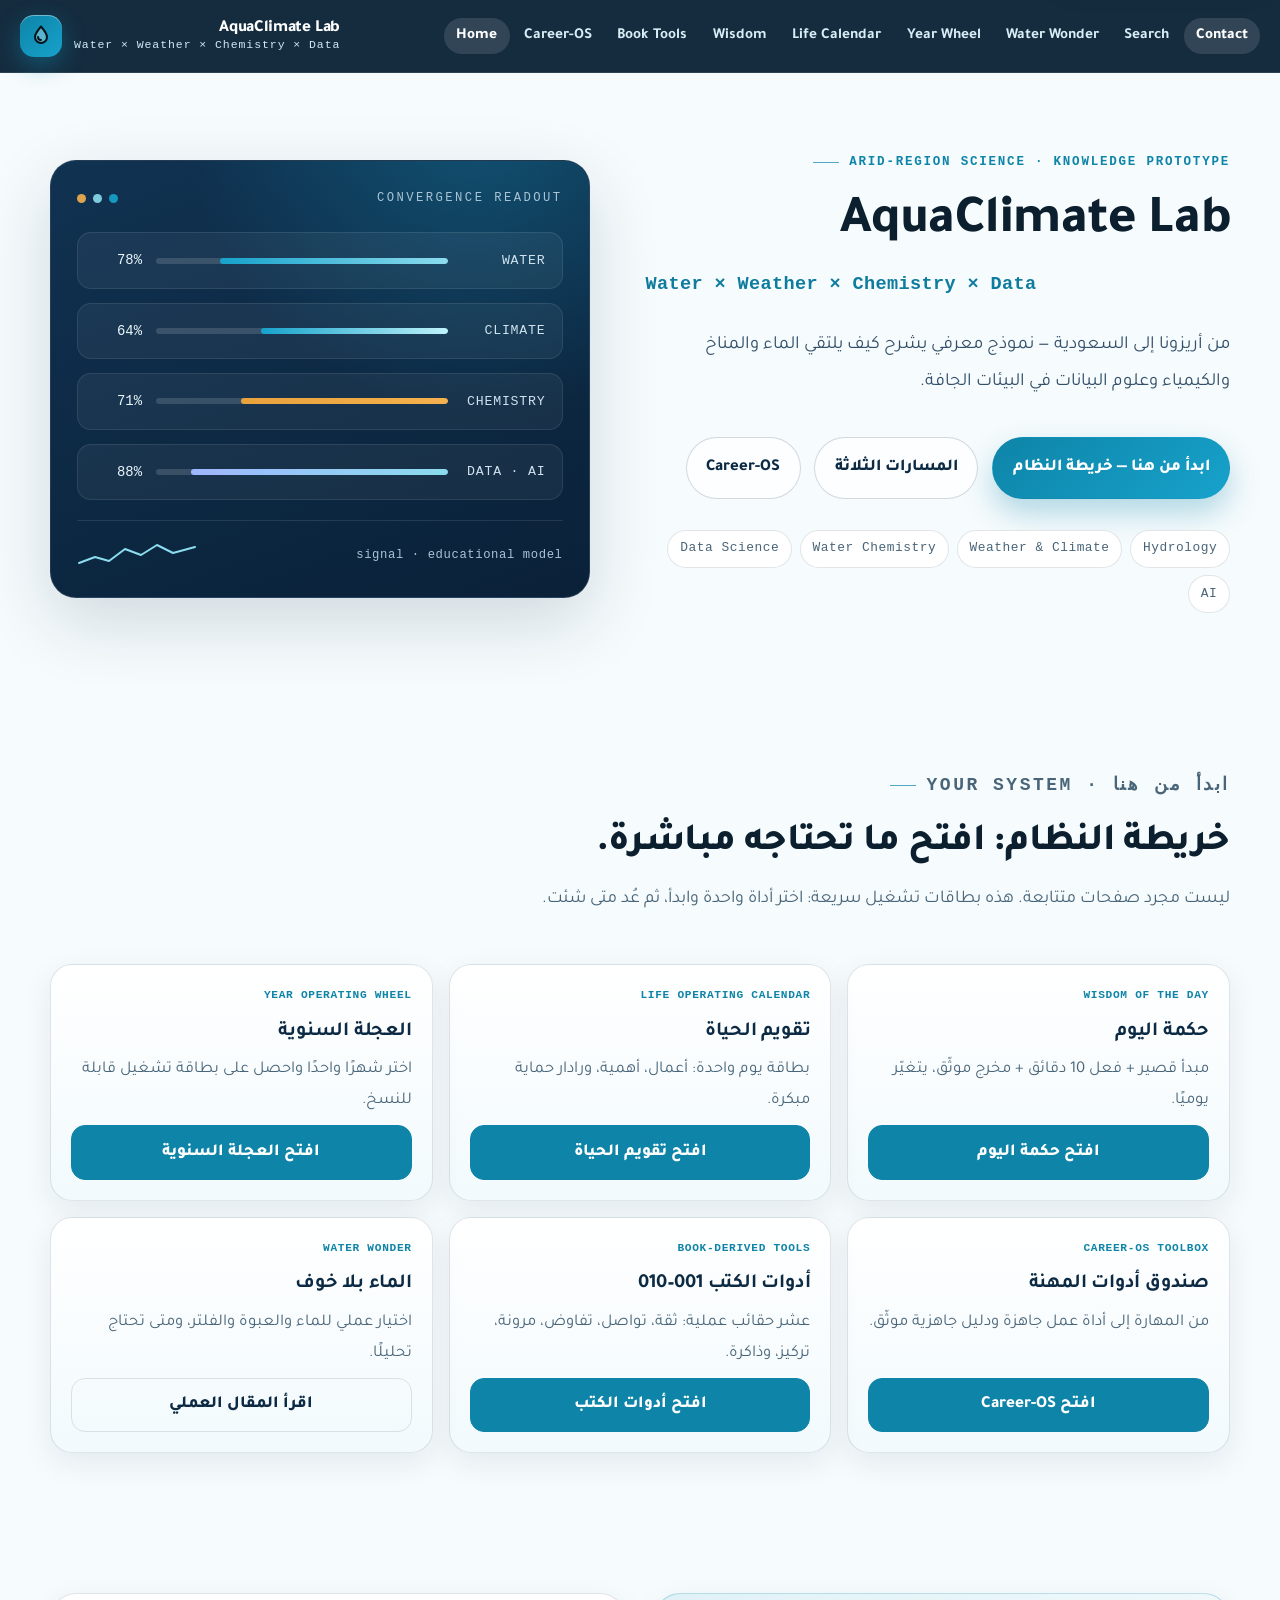
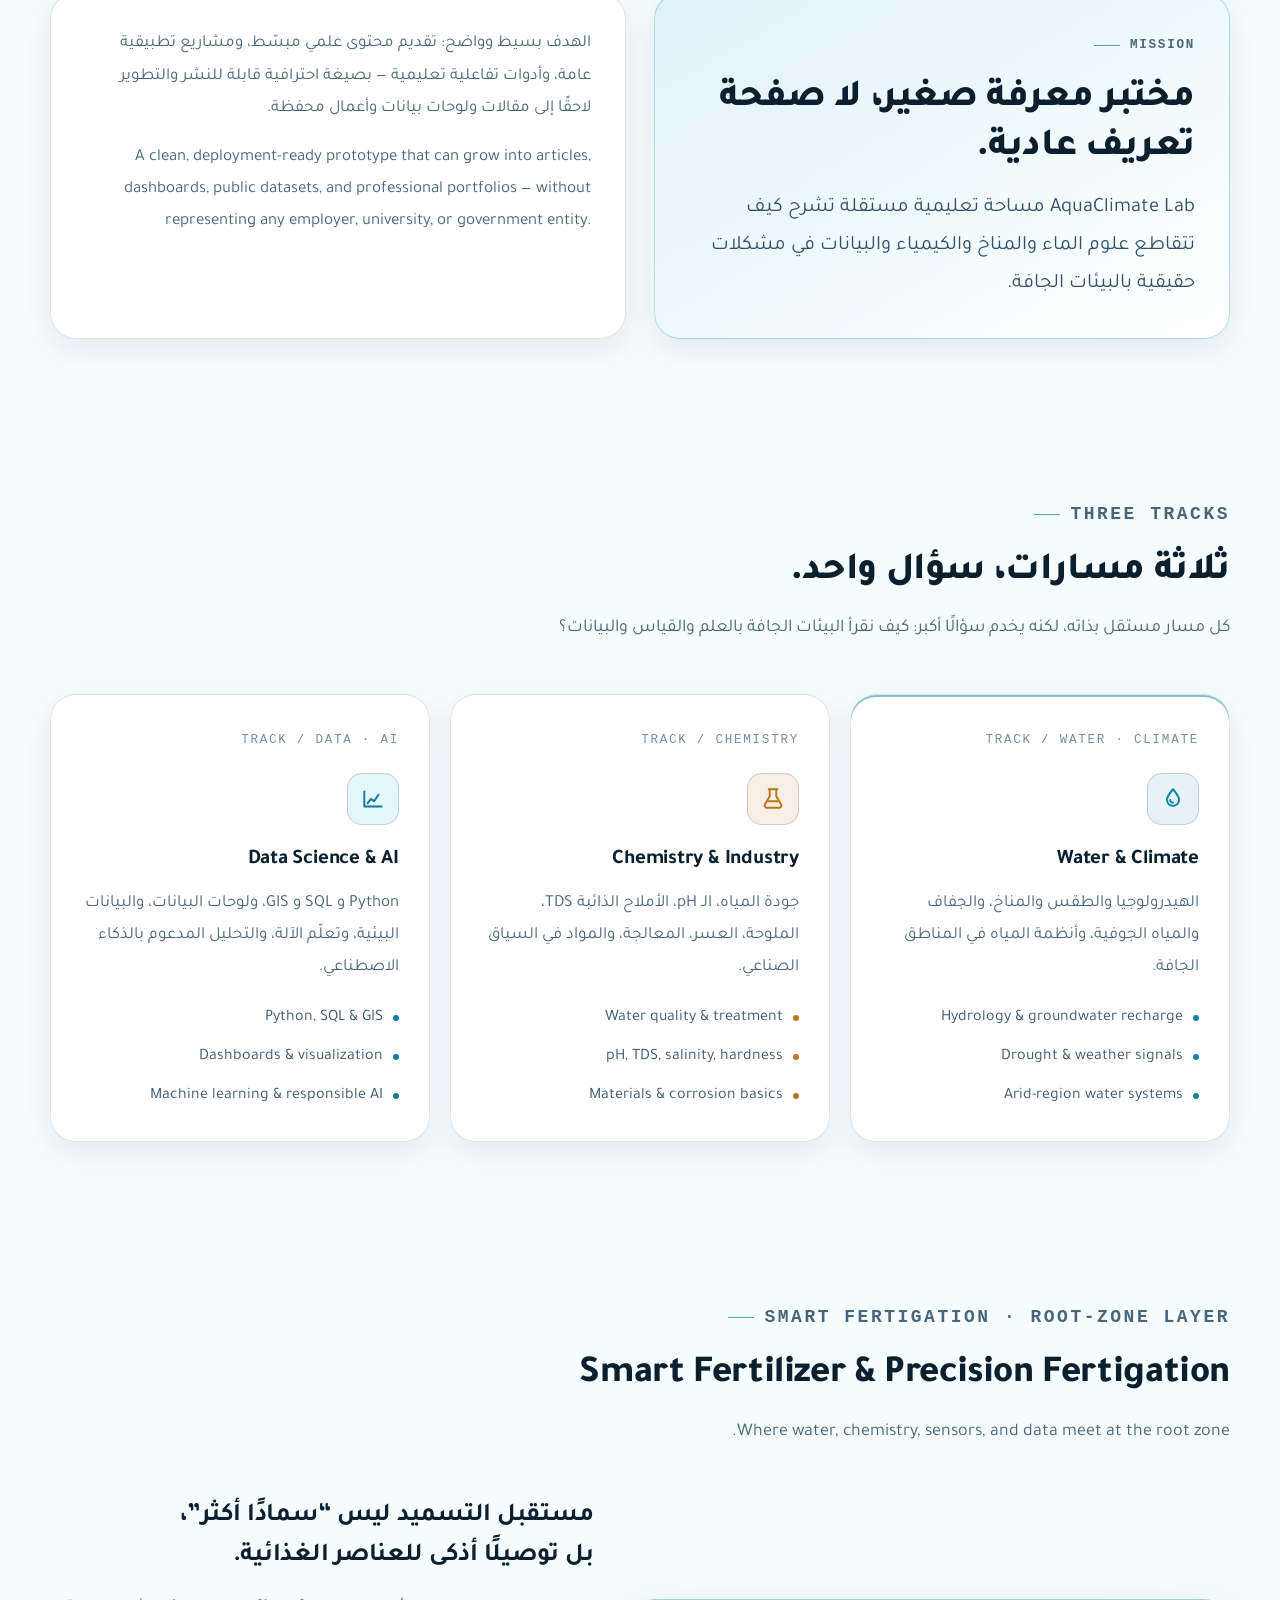
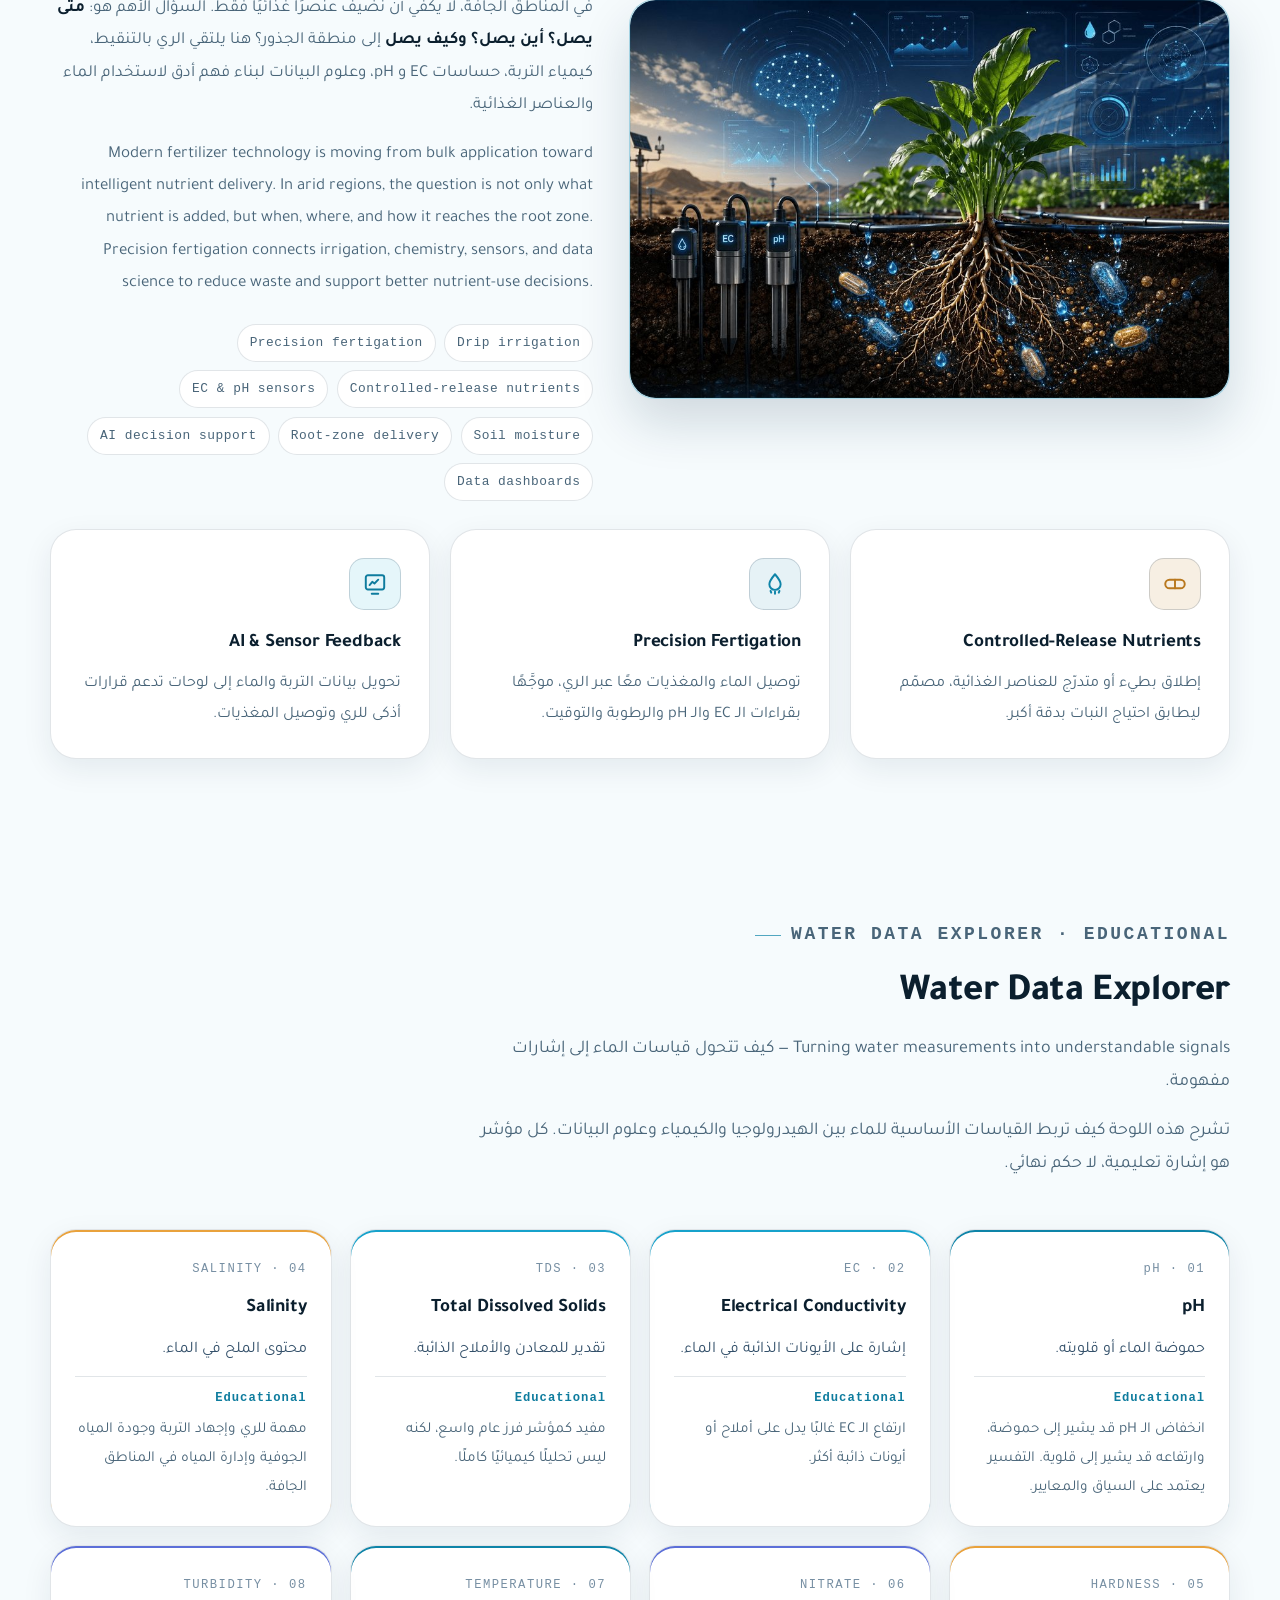
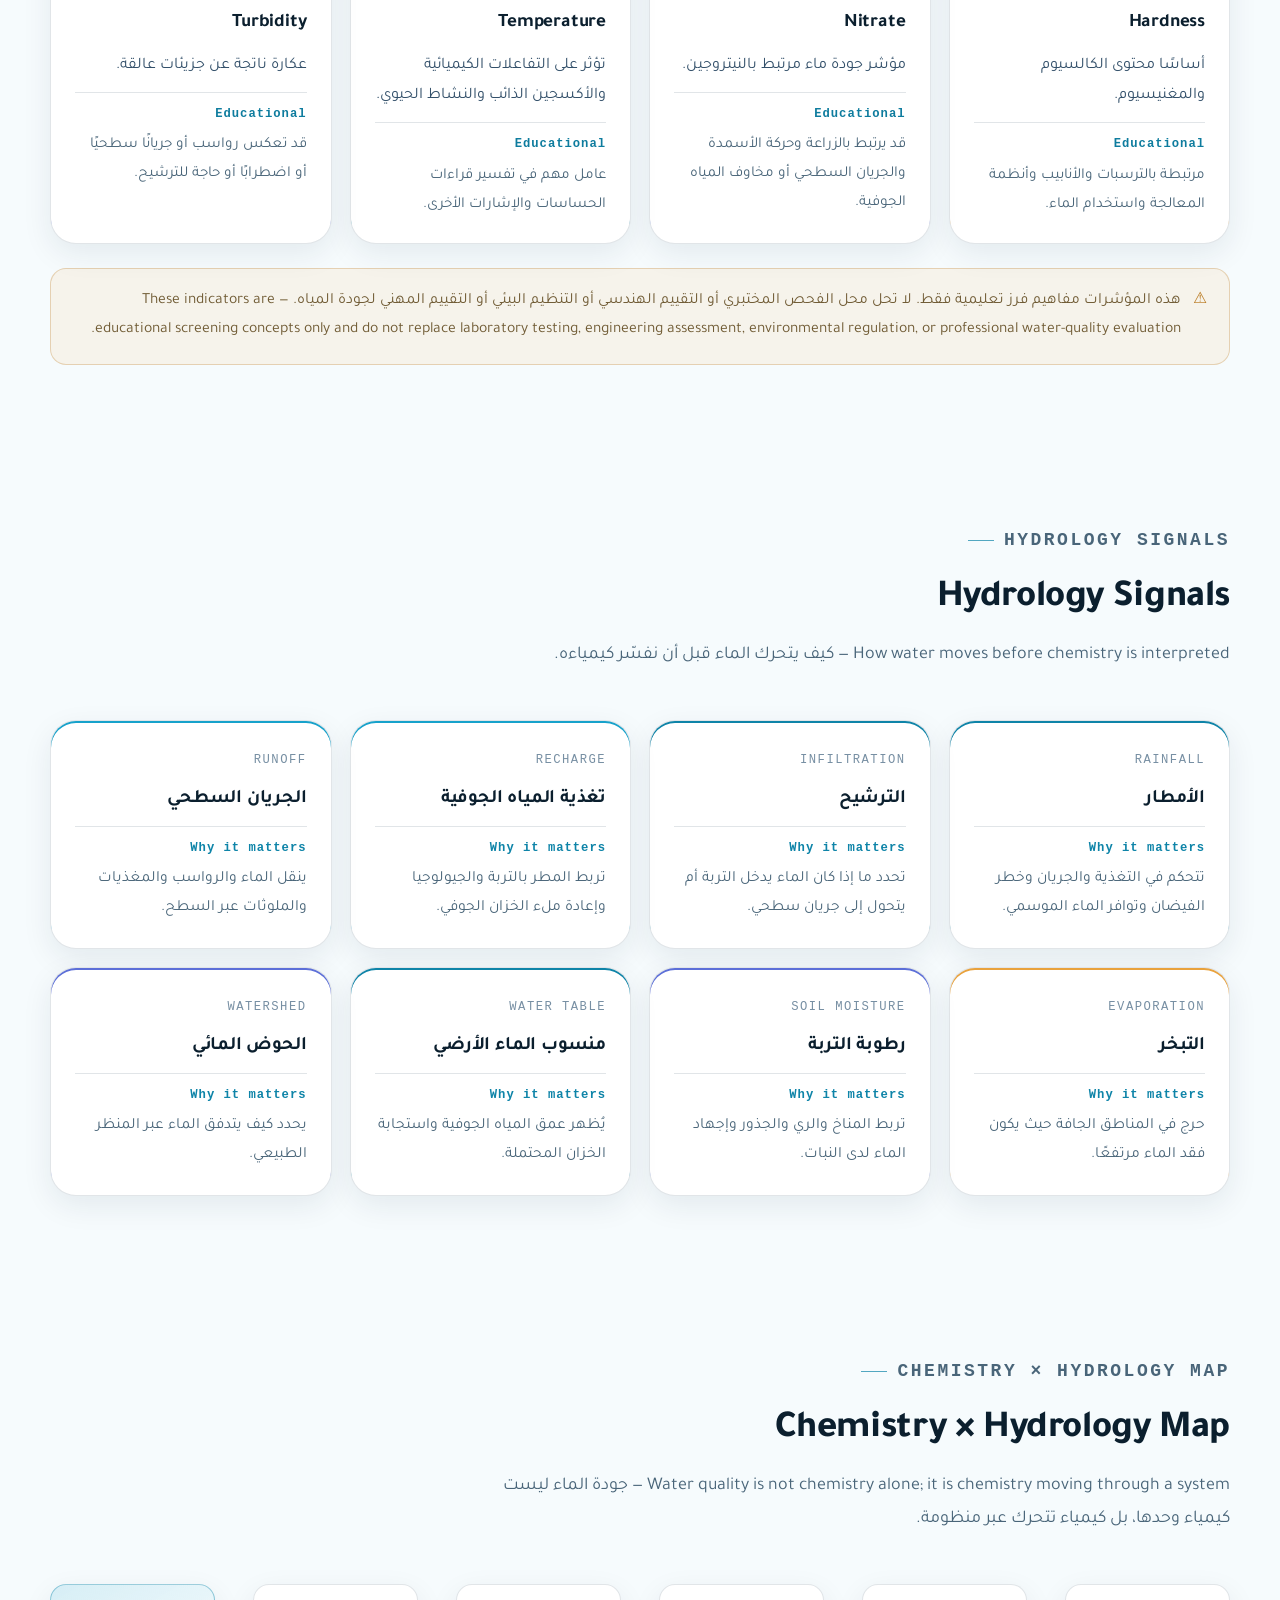
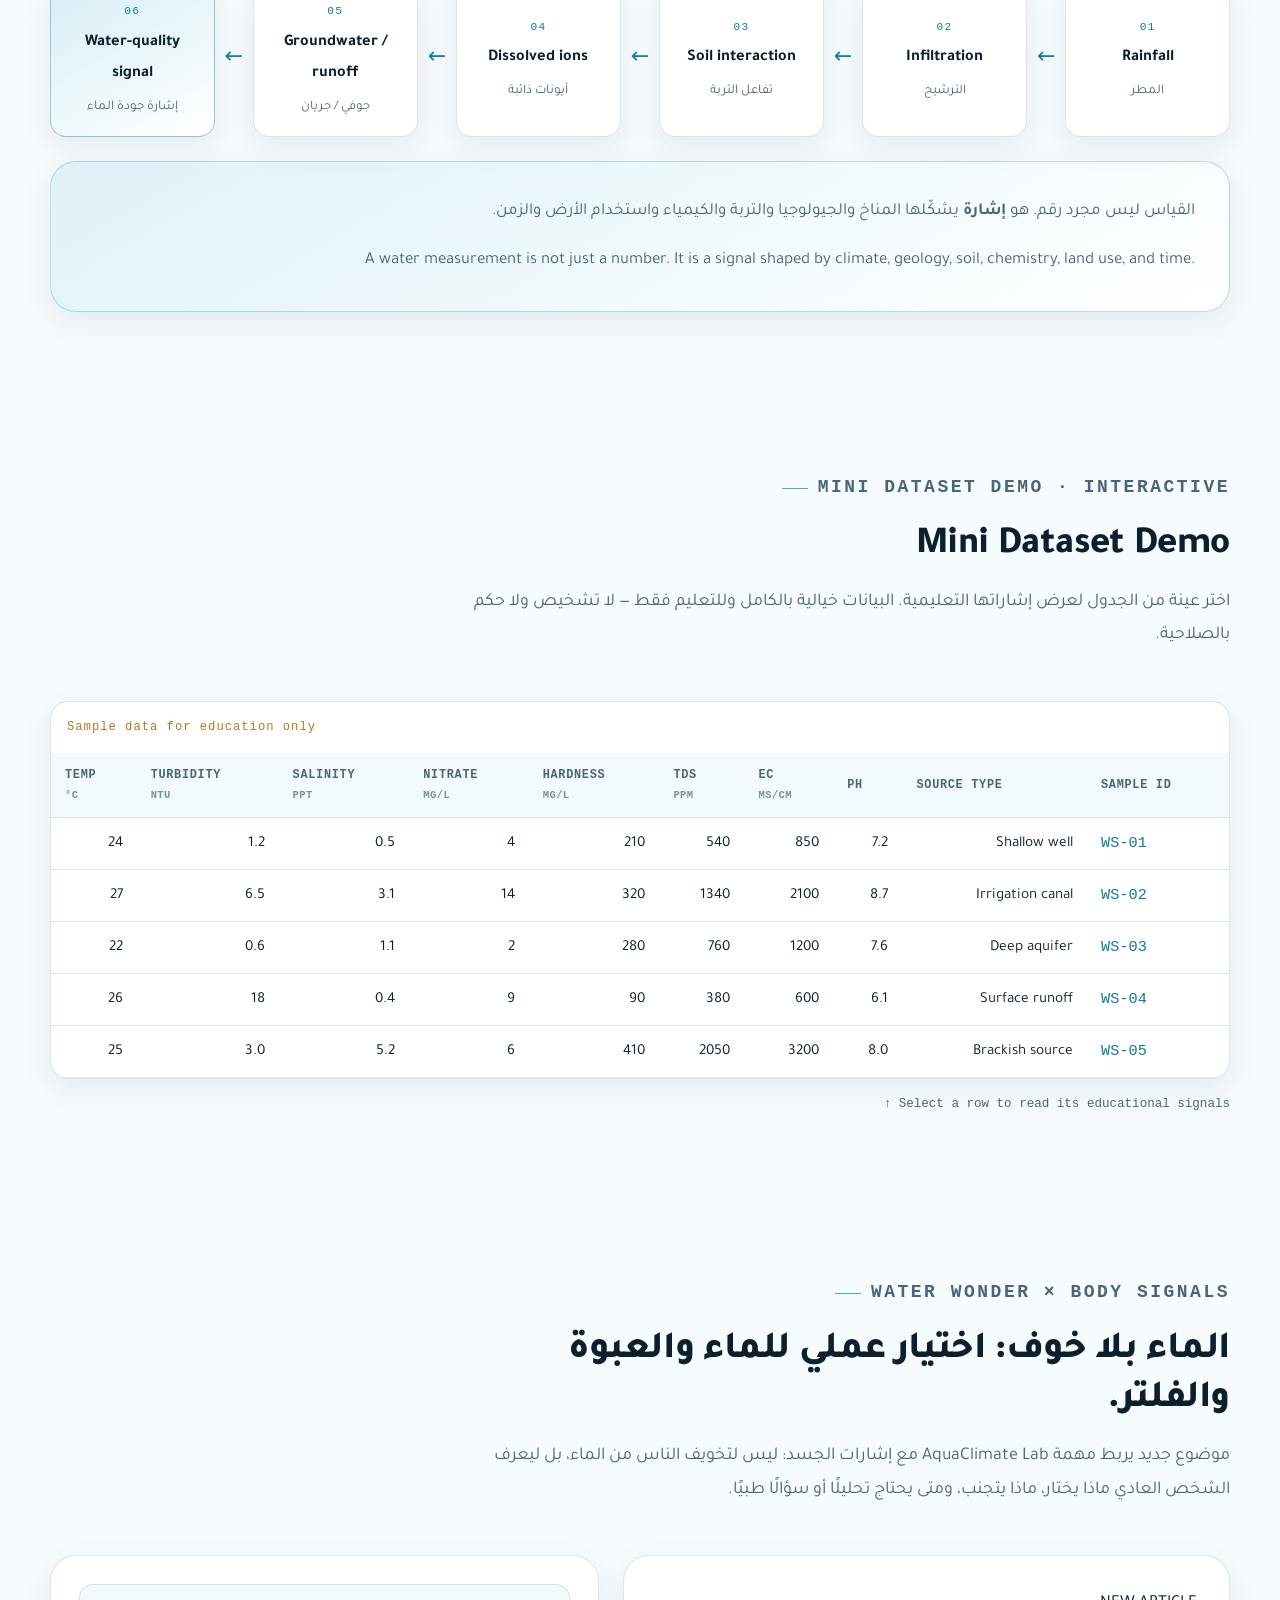
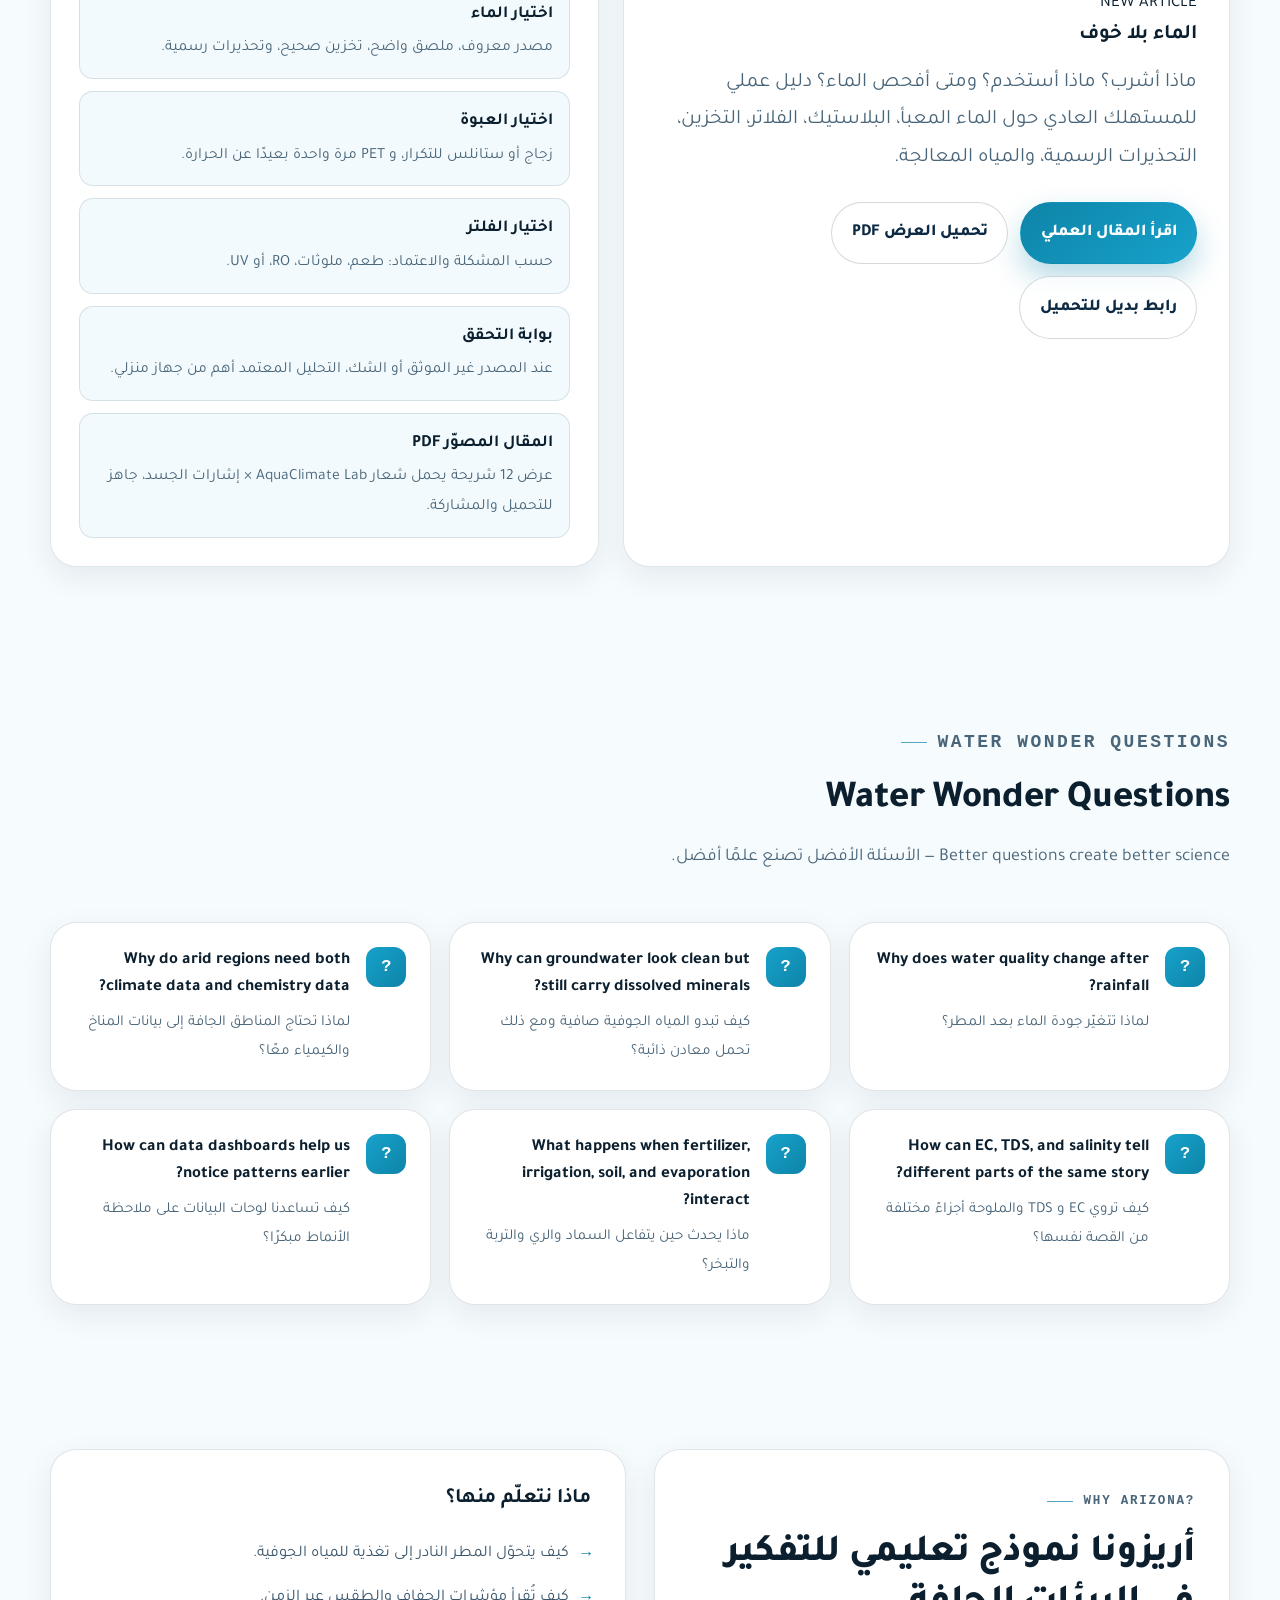
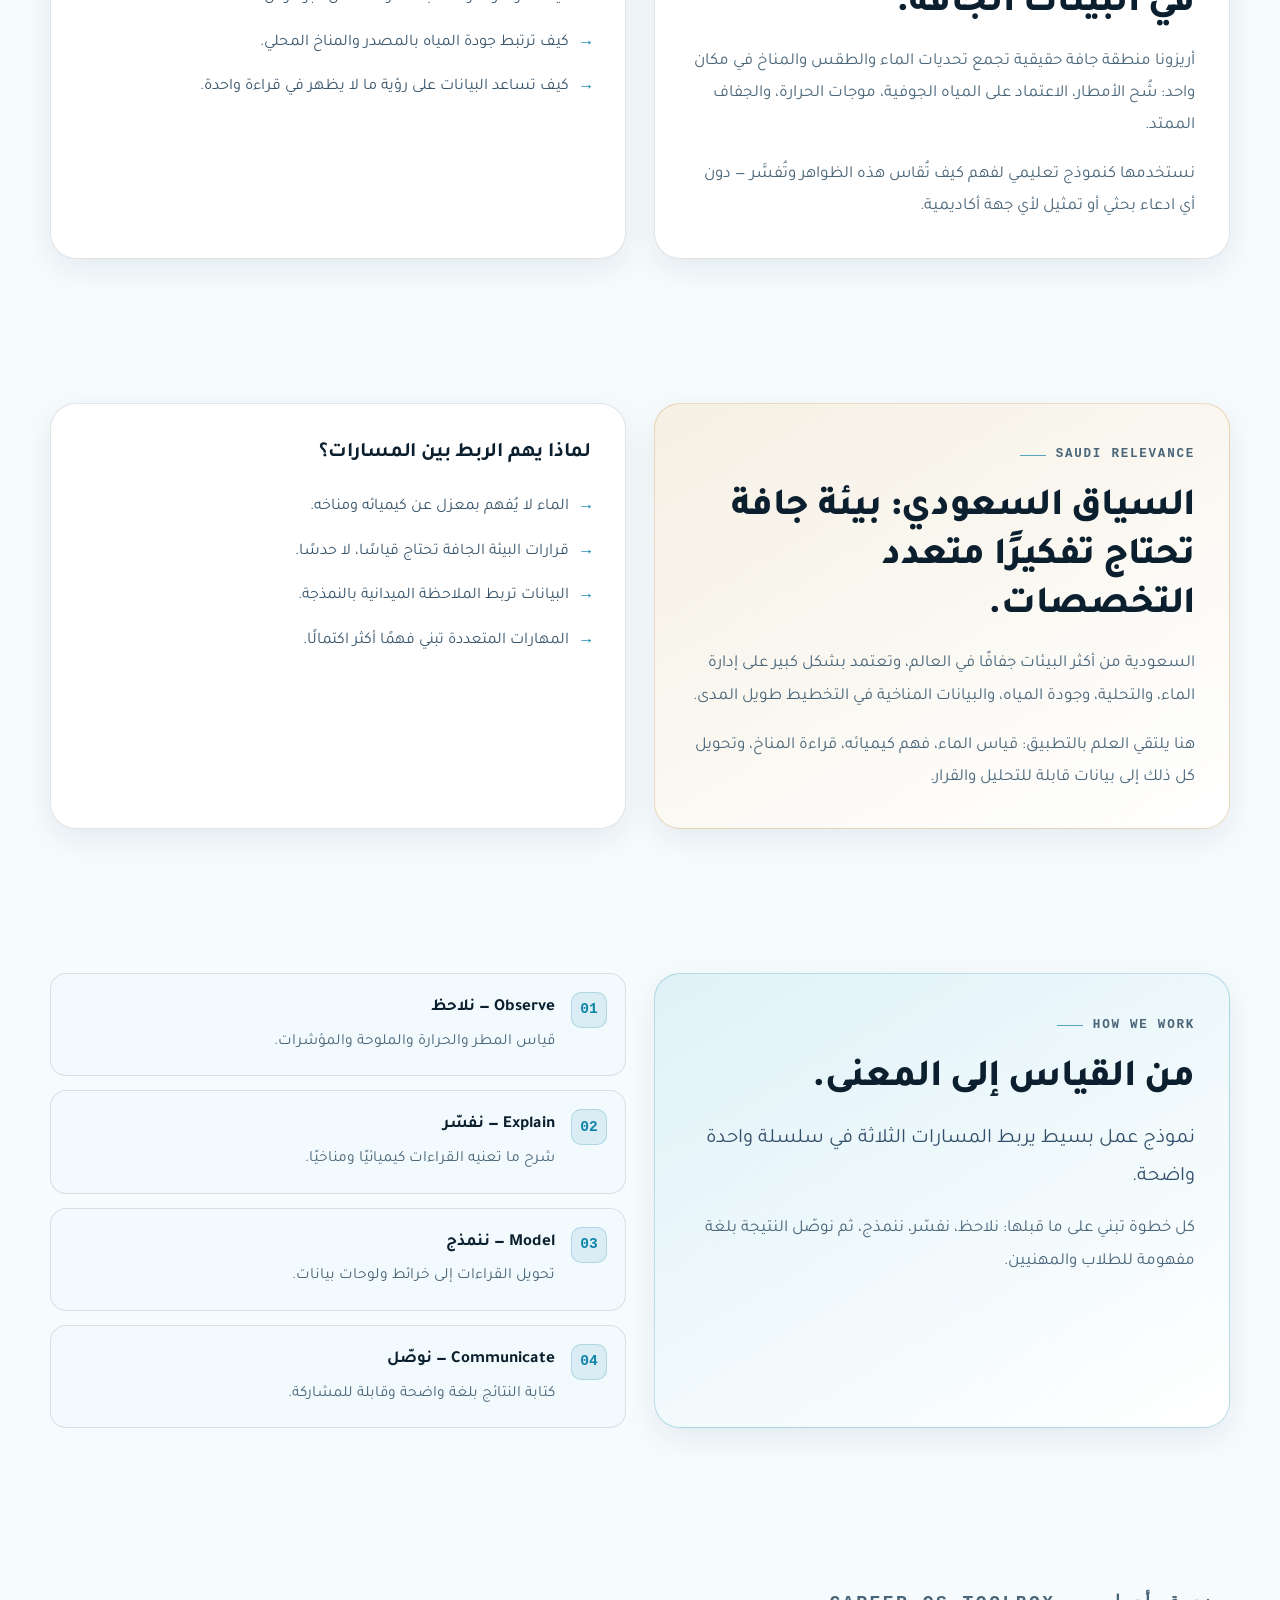
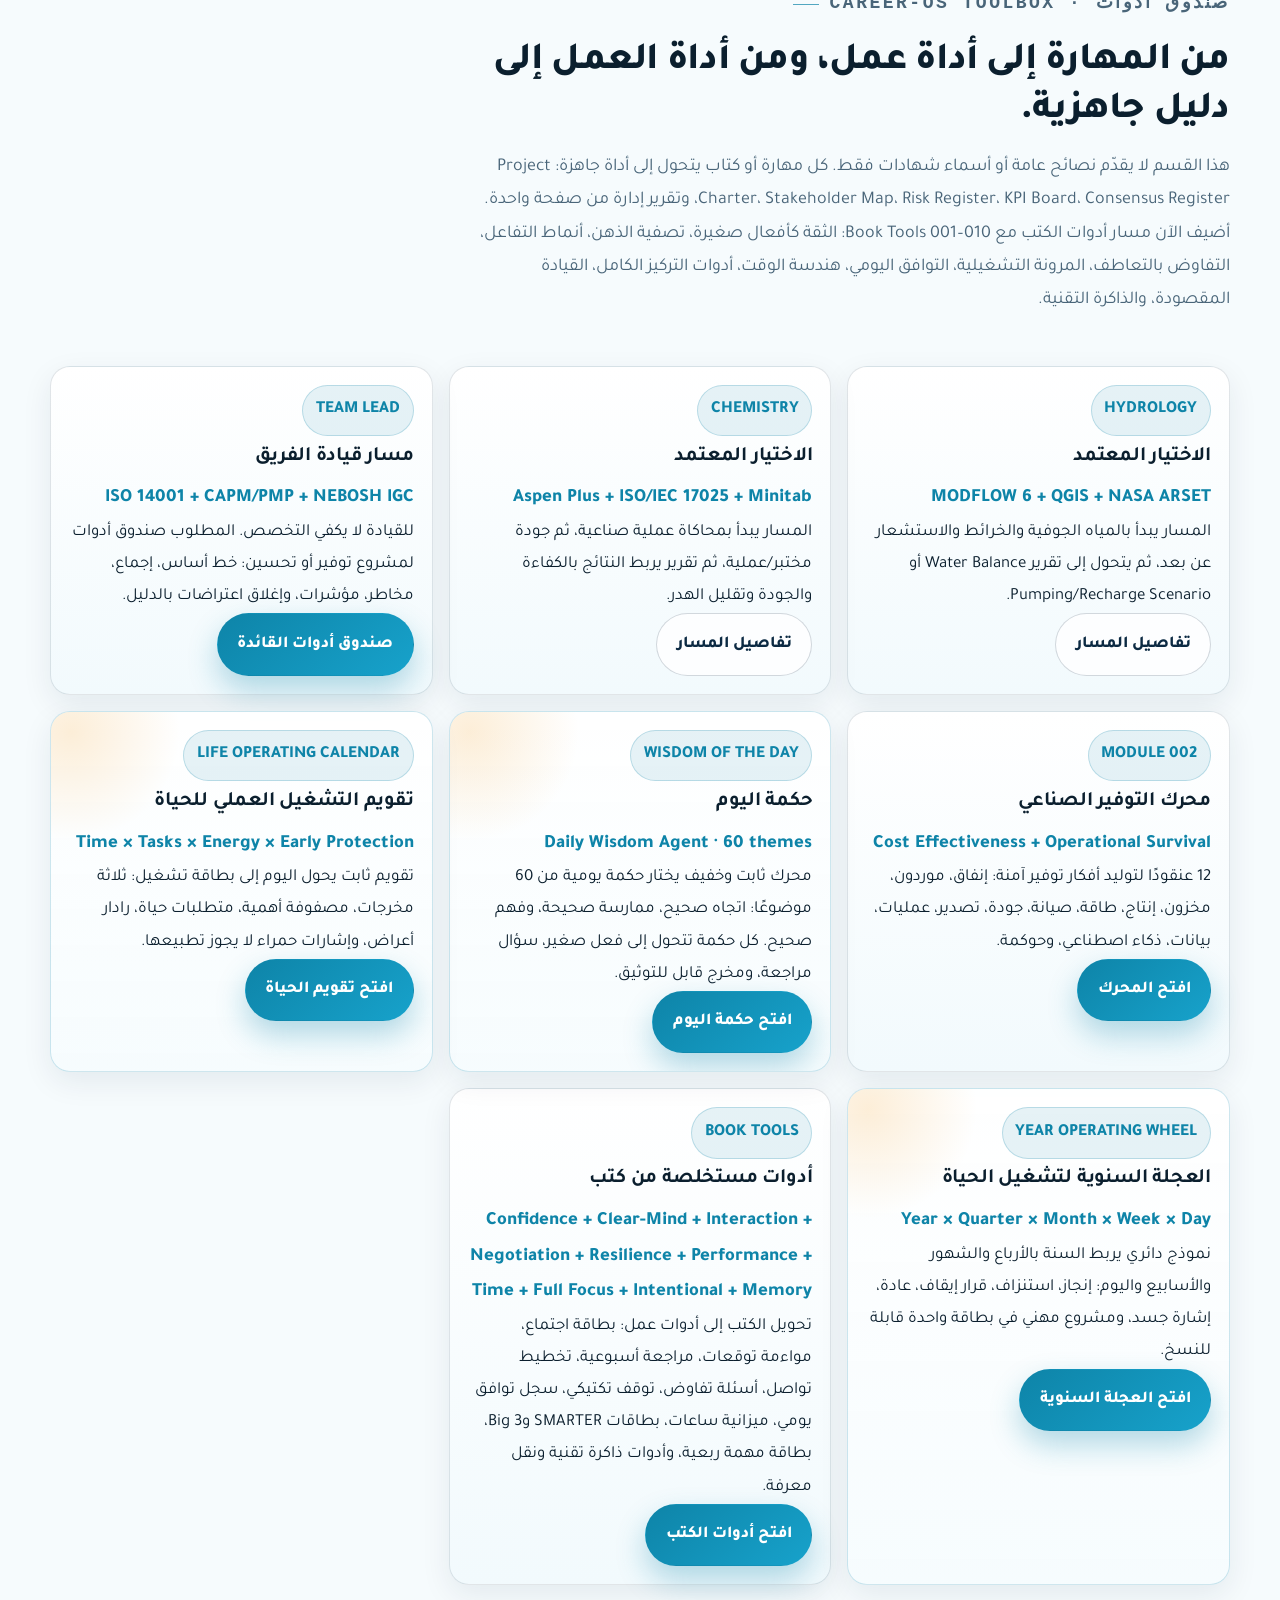
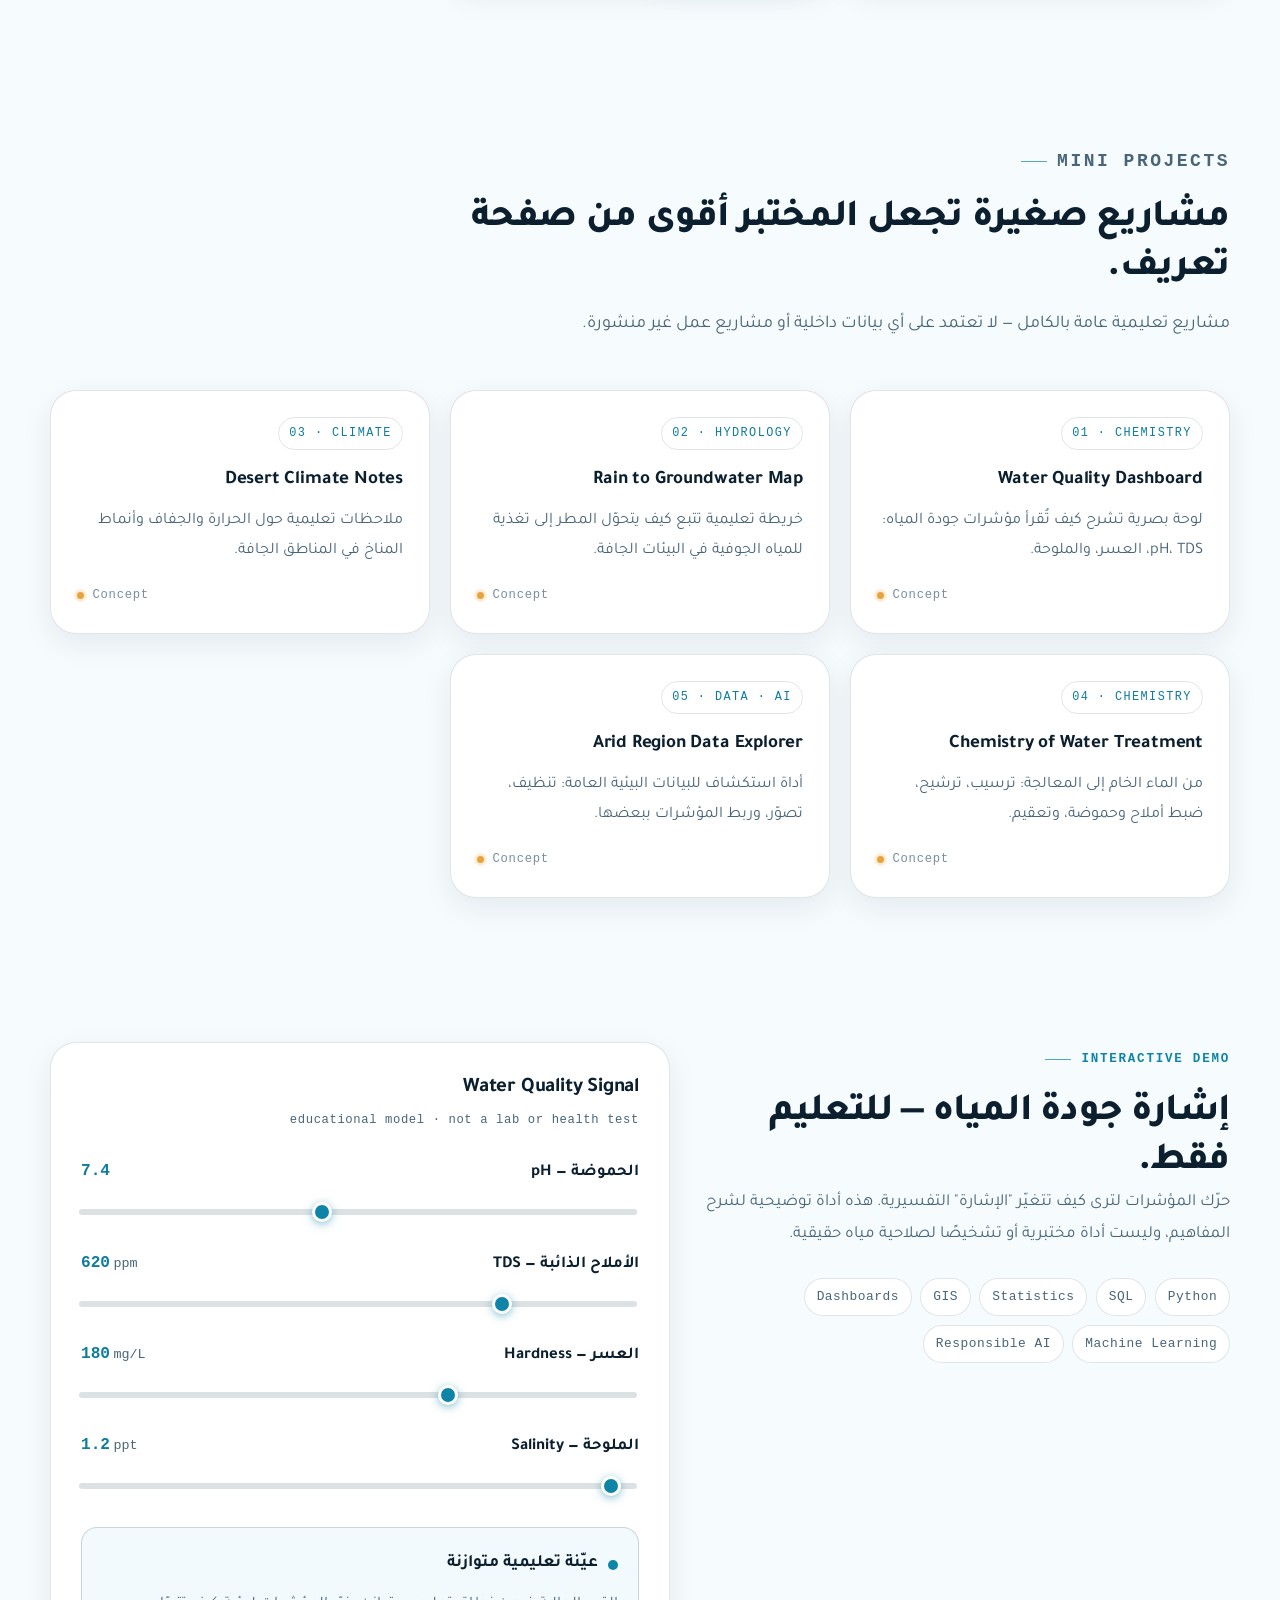
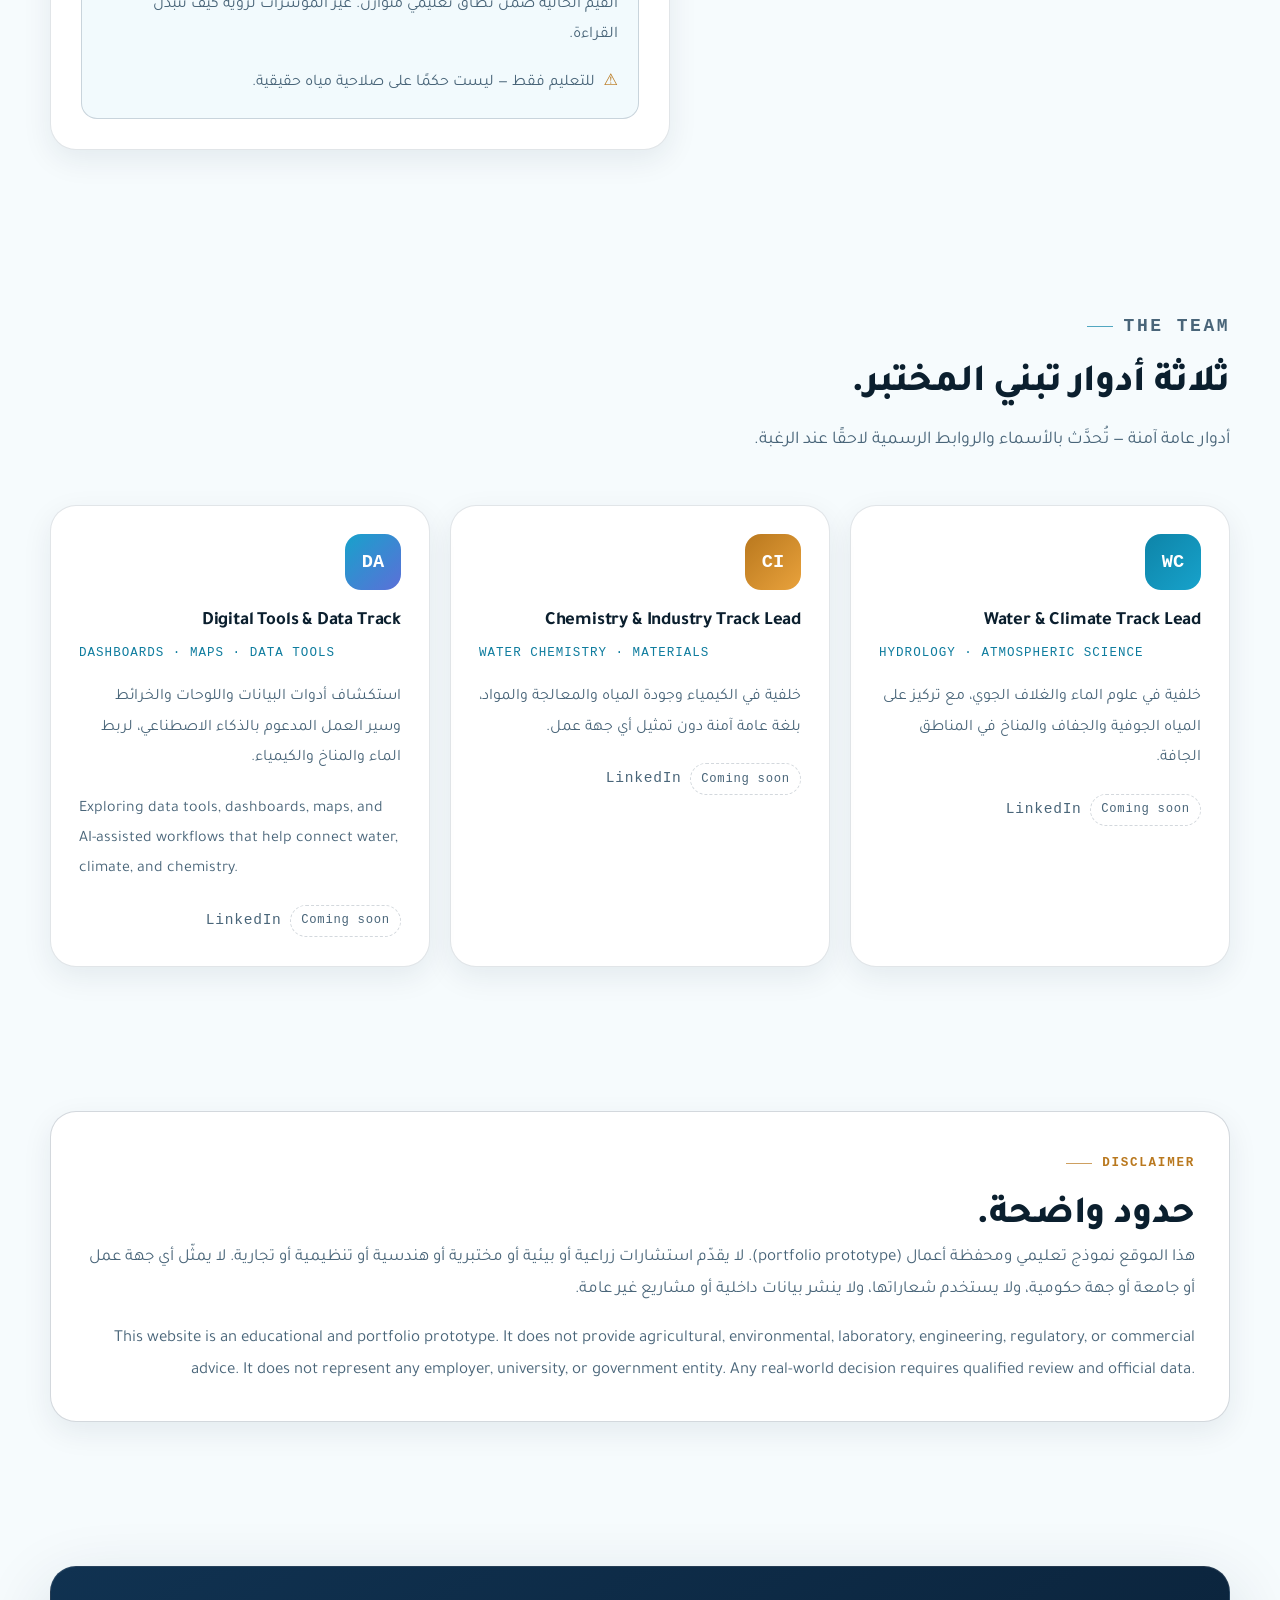
==== commit e304ff0a: "Deploy v44 verified site" ====
--- a/index.html
+++ b/index.html
@@ -33,8 +33,8 @@
   <meta name="twitter:image" content="https://aquaclimatelab.com/assets/img/og-image.png" />
   <meta name="twitter:image:alt" content="AquaClimate Lab cover" />
 
-  <link rel="icon" href="assets/img/favicon.svg" type="image/svg+xml" />
-  <link rel="apple-touch-icon" href="assets/img/favicon.svg" />
+  <link rel="icon" href="/assets/img/favicon.svg" type="image/svg+xml" />
+  <link rel="apple-touch-icon" href="/assets/img/favicon.svg" />
   <link rel="manifest" href="/manifest.webmanifest" />
   <link rel="preconnect" href="https://fonts.googleapis.com" />
   <link rel="preconnect" href="https://fonts.gstatic.com" crossorigin />
@@ -654,7 +654,19 @@
 @media (max-width:600px){.hub-grid{grid-template-columns:1fr}}
 
   </style>
-  <link rel="stylesheet" href="assets/css/mobile-ux.css" />
+  <style id="acl-v44-live-critical">
+    :root{--navy:#0C2A43;--ink:#0B1F2E;--surface:#fff;--surface-2:#F2FAFD;--line:rgba(12,42,67,.12);--water:#0E84A8;--cyan:#17A2CB;--wrap:1180px;--shadow:0 24px 70px rgba(12,42,67,.16);--sans:"Tajawal","IBM Plex Sans Arabic","Noto Kufi Arabic","Segoe UI",system-ui,-apple-system,BlinkMacSystemFont,Arial,sans-serif;--mono:"SFMono-Regular","Cascadia Code","Roboto Mono",monospace}
+    *{box-sizing:border-box}html{scroll-behavior:smooth}body{margin:0;font-family:var(--sans);background:#f6fbfd;color:var(--ink);line-height:1.9;direction:rtl;text-align:right}a{color:inherit}.wrap{width:min(var(--wrap),calc(100% - 40px));margin-inline:auto}img,svg{max-width:100%}
+    .skip-link{position:absolute;top:8px;inset-inline-start:8px;z-index:9999;background:#fff;color:var(--navy);padding:.5rem .75rem;border-radius:999px;transform:translateY(-140%);box-shadow:0 6px 20px rgba(0,0,0,.15)}.skip-link:focus{transform:translateY(0)}
+    .site-header{position:sticky;top:0;z-index:1000;background:rgba(7,31,51,.94);backdrop-filter:blur(14px);border-bottom:1px solid rgba(255,255,255,.10)}.nav{min-height:72px;display:flex;align-items:center;justify-content:space-between;gap:18px;direction:ltr}.brand{display:flex;align-items:center;gap:12px;text-decoration:none;color:#fff;min-width:0}.brand-mark{width:42px;height:42px;border-radius:14px;background:linear-gradient(140deg,var(--water),var(--cyan));display:grid;place-items:center;flex:0 0 auto}.brand-mark svg{width:24px;height:24px;display:block}.brand-text{display:grid;gap:1px;line-height:1.1}.brand-text strong{font-weight:800;font-size:1rem;color:#fff}.brand-text small{font-size:.68rem;letter-spacing:.08em;color:#cdeaf5;white-space:nowrap}
+    .nav-toggle{display:none;align-items:center;gap:8px;border:1px solid rgba(255,255,255,.22);background:rgba(255,255,255,.08);color:#fff;border-radius:999px;padding:.7rem .9rem;font:700 .95rem/1 var(--sans);cursor:pointer}.nav-toggle .bars,.nav-toggle .bars:before,.nav-toggle .bars:after{display:block;width:18px;height:2px;background:#fff;border-radius:2px;content:""}.nav-toggle .bars{position:relative}.nav-toggle .bars:before{position:absolute;top:-6px}.nav-toggle .bars:after{position:absolute;top:6px}
+    .nav-menu{display:flex;align-items:center;gap:6px;list-style:none;margin:0;padding:0;direction:ltr}.nav-menu li{list-style:none;margin:0;padding:0}.nav-menu a{display:inline-flex;align-items:center;justify-content:center;min-height:36px;padding:.55rem .68rem;border-radius:999px;text-decoration:none;color:#d8edf5;font-weight:700;font-size:.92rem;line-height:1.2;white-space:nowrap}.nav-menu a:hover,.nav-menu a:focus,.nav-menu a[aria-current="page"]{background:rgba(255,255,255,.12);color:#fff}
+    .section{padding:72px 0}.button{display:inline-flex;align-items:center;justify-content:center;gap:.45rem;min-height:44px;border-radius:999px;padding:.85rem 1.15rem;border:1px solid rgba(14,132,168,.25);text-decoration:none;font-weight:800;cursor:pointer;font-family:var(--sans)}.button.primary{background:linear-gradient(140deg,var(--water),var(--cyan));color:#fff;border-color:transparent}.button.ghost{background:rgba(255,255,255,.78);color:var(--navy)}
+    .footer{background:#071f33;color:#d9eef6;padding:48px 0 28px}.footer a{color:#e7f8fc}.footer-grid{display:grid;grid-template-columns:1fr auto;gap:24px;align-items:start}.footer-links{display:flex;flex-wrap:wrap;gap:10px}.footer-links a{text-decoration:none;padding:.5rem .7rem;border-radius:999px;background:rgba(255,255,255,.08)}
+    @media(max-width:920px){.wrap{width:min(100% - 28px,var(--wrap))}.nav{min-height:64px}.nav-toggle{display:inline-flex}.nav-menu{position:absolute;top:calc(100% + 10px);left:14px;right:14px;display:none!important;flex-direction:column;align-items:stretch;gap:8px;padding:14px;border-radius:22px;background:#082238;border:1px solid rgba(255,255,255,.13);box-shadow:0 26px 60px rgba(3,18,30,.32);z-index:1001;list-style:none}.nav-menu.open{display:flex!important}.nav-menu a{width:100%;min-height:46px;justify-content:flex-start;padding-inline:1rem}.section{padding:48px 0}.footer-grid{grid-template-columns:1fr}.brand-text small{display:none}}
+  </style>
+
+  <link rel="stylesheet" href="/assets/css/mobile-ux.v44.css" />
   <script type="application/ld+json">
   {
     "@context": "https://schema.org",
@@ -687,15 +699,15 @@
         <span class="bars" aria-hidden="true"></span><span>Menu</span>
       </button>
       <ul class="nav-menu" id="nav-menu">
-        <li><a href="index.html">Home</a></li>
-        <li><a href="career-os.html">Career-OS</a></li>
-        <li><a href="career-os.html#book-derived-tools">Book Tools</a></li>
-        <li><a href="wisdom-of-day.html">Wisdom</a></li>
-        <li><a href="life-operating-calendar.html">Life Calendar</a></li>
-        <li><a href="year-operating-wheel.html">Year Wheel</a></li>
-        <li><a href="water-without-fear.html">Water Wonder</a></li>
-        <li><a href="search.html">Search</a></li>
-        <li><a href="index.html#contact">Contact</a></li>
+        <li><a href="/">Home</a></li>
+        <li><a href="/career-os">Career-OS</a></li>
+        <li><a href="/career-os#book-derived-tools">Book Tools</a></li>
+        <li><a href="/wisdom-of-day">Wisdom</a></li>
+        <li><a href="/life-operating-calendar">Life Calendar</a></li>
+        <li><a href="/year-operating-wheel">Year Wheel</a></li>
+        <li><a href="/water-without-fear">Water Wonder</a></li>
+        <li><a href="/search">Search</a></li>
+        <li><a href="/#contact">Contact</a></li>
       </ul>
     </nav>
   </header>
@@ -776,42 +788,42 @@
             <span class="hub-kicker">WISDOM OF THE DAY</span>
             <h3>حكمة اليوم</h3>
             <p>مبدأ قصير + فعل 10 دقائق + مخرج موثّق، يتغيّر يوميًا.</p>
-            <a class="hub-go" href="wisdom-of-day.html">افتح حكمة اليوم</a>
+            <a class="hub-go" href="/wisdom-of-day">افتح حكمة اليوم</a>
           </article>
 
           <article class="hub-card">
             <span class="hub-kicker">LIFE OPERATING CALENDAR</span>
             <h3>تقويم الحياة</h3>
             <p>بطاقة يوم واحدة: أعمال، أهمية، ورادار حماية مبكرة.</p>
-            <a class="hub-go" href="life-operating-calendar.html">افتح تقويم الحياة</a>
+            <a class="hub-go" href="/life-operating-calendar">افتح تقويم الحياة</a>
           </article>
 
           <article class="hub-card">
             <span class="hub-kicker">YEAR OPERATING WHEEL</span>
             <h3>العجلة السنوية</h3>
             <p>اختر شهرًا واحدًا واحصل على بطاقة تشغيل قابلة للنسخ.</p>
-            <a class="hub-go" href="year-operating-wheel.html">افتح العجلة السنوية</a>
+            <a class="hub-go" href="/year-operating-wheel">افتح العجلة السنوية</a>
           </article>
 
           <article class="hub-card">
             <span class="hub-kicker">CAREER-OS TOOLBOX</span>
             <h3>صندوق أدوات المهنة</h3>
             <p>من المهارة إلى أداة عمل جاهزة ودليل جاهزية موثّق.</p>
-            <a class="hub-go" href="career-os.html">افتح Career-OS</a>
+            <a class="hub-go" href="/career-os">افتح Career-OS</a>
           </article>
 
           <article class="hub-card">
             <span class="hub-kicker">BOOK-DERIVED TOOLS</span>
             <h3>أدوات الكتب 001–010</h3>
             <p>عشر حقائب عملية: ثقة، تواصل، تفاوض، مرونة، تركيز، وذاكرة.</p>
-            <a class="hub-go" href="career-os.html#book-derived-tools">افتح أدوات الكتب</a>
+            <a class="hub-go" href="/career-os#book-derived-tools">افتح أدوات الكتب</a>
           </article>
 
           <article class="hub-card">
             <span class="hub-kicker">WATER WONDER</span>
             <h3>الماء بلا خوف</h3>
             <p>اختيار عملي للماء والعبوة والفلتر، ومتى تحتاج تحليلًا.</p>
-            <a class="hub-go ghost" href="water-without-fear.html">اقرأ المقال العملي</a>
+            <a class="hub-go ghost" href="/water-without-fear">اقرأ المقال العملي</a>
           </article>
 
         </div>
@@ -1185,9 +1197,9 @@
             <h3>الماء بلا خوف</h3>
             <p class="lead">ماذا أشرب؟ ماذا أستخدم؟ ومتى أفحص الماء؟ دليل عملي للمستهلك العادي حول الماء المعبأ، البلاستيك، الفلاتر، التخزين، التحذيرات الرسمية، والمياه المعالجة.</p>
             <div class="button-row">
-              <a class="button primary" href="water-without-fear.html">اقرأ المقال العملي</a>
-              <a class="button ghost" href="./water-as-body-operating-system-12-slides.pdf" download type="application/pdf" target="_blank" rel="noopener">تحميل العرض PDF</a>
-              <a class="button ghost" href="./download-water-wonder-pdf.html">رابط بديل للتحميل</a>
+              <a class="button primary" href="/water-without-fear">اقرأ المقال العملي</a>
+              <a class="button ghost" href="/water-as-body-operating-system-12-slides.pdf" download type="application/pdf" target="_blank" rel="noopener">تحميل العرض PDF</a>
+              <a class="button ghost" href="/download-water-wonder-pdf">رابط بديل للتحميل</a>
             </div>
           </article>
           <div class="card feature-list">
@@ -1310,7 +1322,7 @@
             <h3>الاختيار المعتمد</h3>
             <p class="chosen">MODFLOW 6 + QGIS + NASA ARSET</p>
             <p>المسار يبدأ بالمياه الجوفية والخرائط والاستشعار عن بعد، ثم يتحول إلى تقرير Water Balance أو Pumping/Recharge Scenario.</p>
-            <a class="button ghost" href="career-os.html#hydrology-decision">تفاصيل المسار</a>
+            <a class="button ghost" href="/career-os#hydrology-decision">تفاصيل المسار</a>
           </article>
 
           <article class="decision-card">
@@ -1318,7 +1330,7 @@
             <h3>الاختيار المعتمد</h3>
             <p class="chosen">Aspen Plus + ISO/IEC 17025 + Minitab</p>
             <p>المسار يبدأ بمحاكاة عملية صناعية، ثم جودة مختبر/عملية، ثم تقرير يربط النتائج بالكفاءة والجودة وتقليل الهدر.</p>
-            <a class="button ghost" href="career-os.html#chemistry-decision">تفاصيل المسار</a>
+            <a class="button ghost" href="/career-os#chemistry-decision">تفاصيل المسار</a>
           </article>
 
           <article class="decision-card">
@@ -1326,7 +1338,7 @@
             <h3>مسار قيادة الفريق</h3>
             <p class="chosen">ISO 14001 + CAPM/PMP + NEBOSH IGC</p>
             <p>للقيادة لا يكفي التخصص. المطلوب صندوق أدوات لمشروع توفير أو تحسين: خط أساس، إجماع، مخاطر، مؤشرات، وإغلاق اعتراضات بالدليل.</p>
-            <a class="button primary" href="career-os.html#leader-decision">صندوق أدوات القائدة</a>
+            <a class="button primary" href="/career-os#leader-decision">صندوق أدوات القائدة</a>
           </article>
 
           <article class="decision-card">
@@ -1334,7 +1346,7 @@
             <h3>محرك التوفير الصناعي</h3>
             <p class="chosen">Cost Effectiveness + Operational Survival</p>
             <p>12 عنقودًا لتوليد أفكار توفير آمنة: إنفاق، موردون، مخزون، إنتاج، طاقة، صيانة، جودة، تصدير، عمليات، بيانات، ذكاء اصطناعي، وحوكمة.</p>
-            <a class="button primary" href="career-os.html#manufacturing-survival-engine">افتح المحرك</a>
+            <a class="button primary" href="/career-os#manufacturing-survival-engine">افتح المحرك</a>
           </article>
 
 
@@ -1344,7 +1356,7 @@
             <h3>حكمة اليوم</h3>
             <p class="chosen">Daily Wisdom Agent · 60 themes</p>
             <p>محرك ثابت وخفيف يختار حكمة يومية من 60 موضوعًا: اتجاه صحيح، ممارسة صحيحة، وفهم صحيح. كل حكمة تتحول إلى فعل صغير، سؤال مراجعة، ومخرج قابل للتوثيق.</p>
-            <a class="button primary" href="wisdom-of-day.html">افتح حكمة اليوم</a>
+            <a class="button primary" href="/wisdom-of-day">افتح حكمة اليوم</a>
           </article>
 
           <article class="decision-card wisdom-entry">
@@ -1352,7 +1364,7 @@
             <h3>تقويم التشغيل العملي للحياة</h3>
             <p class="chosen">Time × Tasks × Energy × Early Protection</p>
             <p>تقويم ثابت يحول اليوم إلى بطاقة تشغيل: ثلاثة مخرجات، مصفوفة أهمية، متطلبات حياة، رادار أعراض، وإشارات حمراء لا يجوز تطبيعها.</p>
-            <a class="button primary" href="life-operating-calendar.html">افتح تقويم الحياة</a>
+            <a class="button primary" href="/life-operating-calendar">افتح تقويم الحياة</a>
           </article>
 
           <article class="decision-card wisdom-entry">
@@ -1360,7 +1372,7 @@
             <h3>العجلة السنوية لتشغيل الحياة</h3>
             <p class="chosen">Year × Quarter × Month × Week × Day</p>
             <p>نموذج دائري يربط السنة بالأرباع والشهور والأسابيع واليوم: إنجاز، استنزاف، قرار إيقاف، عادة، إشارة جسد، ومشروع مهني في بطاقة واحدة قابلة للنسخ.</p>
-            <a class="button primary" href="year-operating-wheel.html">افتح العجلة السنوية</a>
+            <a class="button primary" href="/year-operating-wheel">افتح العجلة السنوية</a>
           </article>
 
           <article class="decision-card">
@@ -1368,7 +1380,7 @@
             <h3>أدوات مستخلصة من كتب</h3>
             <p class="chosen">Confidence + Clear-Mind + Interaction + Negotiation + Resilience + Performance + Time + Full Focus + Intentional + Memory</p>
             <p>تحويل الكتب إلى أدوات عمل: بطاقة اجتماع، مواءمة توقعات، مراجعة أسبوعية، تخطيط تواصل، أسئلة تفاوض، توقف تكتيكي، سجل توافق يومي، ميزانية ساعات، بطاقات SMARTER وBig 3، بطاقة مهمة ربعية، وأدوات ذاكرة تقنية ونقل معرفة.</p>
-            <a class="button primary" href="career-os.html#book-derived-tools">افتح أدوات الكتب</a>
+            <a class="button primary" href="/career-os#book-derived-tools">افتح أدوات الكتب</a>
           </article>
         </div>
       </div>
@@ -1779,6 +1791,6 @@
 })();
 
   </script>
-  <script src="assets/js/mobile-ux.js" defer></script>
+  <script src="/assets/js/mobile-ux.v44.js" defer></script>
 </body>
 </html>
--- a/assets/css/mobile-ux.v44.css
+++ b/assets/css/mobile-ux.v44.css
@@ -0,0 +1,597 @@
+/* ============================================================
+   AquaClimate Lab × إشارات الجسد — Mobile UX layer (v35)
+   Progressive enhancement only. Loads AFTER each page's base
+   styles. Never required for legibility; refines spacing,
+   touch targets, focus, tables, and adds shared components
+   (hub cards, quick-nav, Book-Tools index & summaries).
+   Falls back to plain hex if a token is missing.
+   ============================================================ */
+
+:root{
+  --mux-water:var(--water,#0E84A8);
+  --mux-navy:var(--navy,#0C2A43);
+  --mux-amber:var(--amber,#B9781E);
+  --mux-line:var(--line,rgba(12,42,67,.10));
+  --mux-surface:var(--surface,#fff);
+  --mux-ink:var(--ink,#0C2231);
+  --mux-muted:var(--muted,#496579);
+}
+
+/* ---------- Accessibility utility ---------- */
+.visually-hidden{
+  position:absolute !important;
+  width:1px;height:1px;
+  padding:0;margin:-1px;
+  overflow:hidden;clip:rect(0 0 0 0);
+  white-space:nowrap;border:0;
+}
+
+/* ---------- Overflow guard ----------
+   Root overflow-x:hidden can disable position:sticky, so we only
+   apply it at mobile widths where the sticky side-panels are already
+   switched to static. Element-level guards apply everywhere. */
+img,svg,video,canvas,table{max-width:100%;}
+*{min-width:0;}
+@media (max-width:760px){
+  html,body{overflow-x:hidden;}
+}
+
+/* ---------- Consistent, visible keyboard focus ---------- */
+a:focus-visible,
+button:focus-visible,
+input:focus-visible,
+select:focus-visible,
+textarea:focus-visible,
+summary:focus-visible,
+[tabindex]:focus-visible{
+  outline:3px solid var(--mux-water);
+  outline-offset:2px;
+  border-radius:8px;
+}
+
+/* ---------- Current page in top navigation ----------
+   mobile-ux.js sets aria-current="page"; this makes it visible,
+   reusing the nav's existing focus treatment (no new colors). */
+.nav-menu a[aria-current="page"]{
+  background:rgba(255,255,255,.12);
+  color:#fff;
+  font-weight:800;
+}
+
+/* ---------- Comfortable touch targets ---------- */
+@media (max-width:760px){
+  .nav-menu a{
+    display:block;
+    padding:.7rem .2rem;
+    min-height:44px;
+    line-height:1.5;
+  }
+  .footer-links a{
+    display:inline-flex;
+    align-items:center;
+    min-height:44px;
+    padding:.3rem .55rem;
+  }
+  .button{
+    min-height:46px;
+    display:inline-flex;
+    align-items:center;
+    justify-content:center;
+  }
+  /* Long pages breathe a little more, calmly */
+  .section{padding-block:clamp(40px,9vw,64px);}
+}
+
+/* ---------- Tables: scroll instead of overflowing on phones ---------- */
+.table-wrap{position:relative;}
+@media (max-width:760px){
+  .table-wrap{
+    overflow-x:auto;
+    -webkit-overflow-scrolling:touch;
+    border-radius:14px;
+  }
+  .table-wrap.is-scrollable::after{
+    content:"اسحب أفقيًا ←";
+    position:absolute;
+    inset-inline-end:10px;
+    bottom:8px;
+    font-size:.68rem;
+    font-family:var(--mono,monospace);
+    color:var(--mux-water);
+    background:rgba(255,255,255,.86);
+    border:1px solid var(--mux-line);
+    border-radius:999px;
+    padding:.15rem .5rem;
+    pointer-events:none;
+  }
+}
+
+/* =====================================================================
+   Homepage Mobile Hub — system map of cards
+   (hub markup is embedded in index.html; styles can live here too)
+   ===================================================================== */
+.hub{padding-block:clamp(34px,8vw,68px);}
+.hub-grid{
+  display:grid;
+  grid-template-columns:repeat(3,minmax(0,1fr));
+  gap:16px;
+  margin-top:22px;
+}
+.hub-card{
+  display:flex;
+  flex-direction:column;
+  gap:.5rem;
+  background:linear-gradient(180deg,#fff,var(--surface-2,#F6FCFE));
+  border:1px solid var(--mux-line);
+  border-radius:22px;
+  padding:20px;
+  box-shadow:var(--shadow-soft,0 10px 30px rgba(12,42,67,.08));
+  transition:transform .16s ease, box-shadow .16s ease, border-color .16s ease;
+}
+.hub-card:hover,
+.hub-card:focus-within{
+  transform:translateY(-3px);
+  box-shadow:var(--shadow,0 24px 60px rgba(12,42,67,.13));
+  border-color:rgba(14,132,168,.28);
+}
+.hub-card .hub-kicker{
+  font-family:var(--mono,monospace);
+  direction:ltr;
+  font-size:.66rem;
+  letter-spacing:.06em;
+  font-weight:800;
+  color:var(--mux-water);
+}
+.hub-card h3{margin:.1rem 0 0;font-size:1.18rem;color:var(--mux-navy);line-height:1.5;}
+.hub-card p{margin:0;color:var(--mux-muted);line-height:1.85;font-size:.98rem;}
+.hub-card .hub-go{
+  margin-top:auto;
+  display:inline-flex;
+  align-items:center;
+  justify-content:center;
+  gap:.4rem;
+  min-height:48px;
+  padding:.6rem 1rem;
+  border-radius:14px;
+  font-weight:800;
+  background:var(--mux-water);
+  color:#fff;
+  border:1px solid var(--mux-water);
+}
+.hub-card .hub-go.ghost{
+  background:transparent;
+  color:var(--mux-navy);
+  border-color:var(--mux-line);
+}
+.hub-card .hub-go:hover,
+.hub-card .hub-go:focus-visible{filter:brightness(1.05);}
+@media (max-width:900px){.hub-grid{grid-template-columns:repeat(2,minmax(0,1fr));}}
+@media (max-width:600px){.hub-grid{grid-template-columns:1fr;}}
+
+/* =====================================================================
+   Section quick-nav chip bar (Back to hub / Back to top affordances)
+   ===================================================================== */
+.quicknav{
+  display:flex;
+  flex-wrap:wrap;
+  gap:.5rem;
+  margin:0 0 18px;
+}
+.quicknav a{
+  display:inline-flex;
+  align-items:center;
+  min-height:40px;
+  padding:.4rem .85rem;
+  border-radius:999px;
+  font-weight:700;
+  font-size:.92rem;
+  color:var(--mux-navy);
+  background:var(--mux-surface);
+  border:1px solid var(--mux-line);
+}
+.quicknav a:hover,
+.quicknav a:focus-visible{
+  border-color:rgba(14,132,168,.4);
+  background:rgba(23,162,203,.08);
+}
+.quicknav a[aria-current="true"]{
+  background:var(--mux-water);
+  color:#fff;
+  border-color:var(--mux-water);
+}
+
+/* =====================================================================
+   Book Tools — compact index + per-tool summary cards (career-os)
+   ===================================================================== */
+.bt-index{
+  margin:6px 0 30px;
+  border:1px solid var(--mux-line);
+  border-radius:20px;
+  background:linear-gradient(180deg,#fff,var(--surface-2,#F6FCFE));
+  box-shadow:var(--shadow-soft,0 10px 30px rgba(12,42,67,.08));
+  overflow:hidden;
+}
+.bt-index > summary{
+  cursor:pointer;
+  list-style:none;
+  padding:16px 20px;
+  font-weight:800;
+  color:var(--mux-navy);
+  display:flex;
+  align-items:center;
+  justify-content:space-between;
+  gap:.6rem;
+}
+.bt-index > summary::-webkit-details-marker{display:none;}
+.bt-index > summary .bt-index-hint{
+  font-family:var(--mono,monospace);
+  direction:ltr;font-size:.66rem;font-weight:800;
+  color:var(--mux-water);
+}
+.bt-index[open] > summary{border-bottom:1px solid var(--mux-line);}
+.bt-index .table-wrap{margin:0;}
+.bt-index table{
+  width:100%;
+  border-collapse:collapse;
+  font-size:.95rem;
+}
+.bt-index th,.bt-index td{
+  text-align:start;
+  padding:.7rem .9rem;
+  border-bottom:1px solid var(--mux-line);
+  vertical-align:top;
+  line-height:1.7;
+}
+.bt-index th{
+  background:rgba(23,162,203,.07);
+  color:var(--mux-navy);
+  font-weight:800;
+  position:sticky;top:0;
+}
+.bt-index td .bt-no{
+  font-family:var(--mono,monospace);direction:ltr;
+  font-weight:800;color:var(--mux-water);
+}
+.bt-index td a{
+  display:inline-flex;align-items:center;min-height:38px;
+  padding:.25rem .8rem;border-radius:999px;font-weight:800;
+  color:#fff;background:var(--mux-water);border:1px solid var(--mux-water);
+  white-space:nowrap;
+}
+.bt-index td a:hover,.bt-index td a:focus-visible{filter:brightness(1.06);}
+
+/* On small screens the 4-column table hides the action column behind a
+   horizontal swipe. Stack each row as a mini-card instead so the open
+   link is always visible. Pure CSS, scoped to .bt-index only. */
+@media (max-width:600px){
+  .bt-index .table-wrap{overflow:visible;}
+  .bt-index .table-wrap.is-scrollable::after{content:none;}
+  .bt-index table,.bt-index tbody,.bt-index tr,.bt-index td{display:block;border:0;}
+  .bt-index thead{
+    position:absolute;width:1px;height:1px;margin:-1px;
+    overflow:hidden;clip:rect(0 0 0 0);white-space:nowrap;
+  }
+  .bt-index tr{
+    display:grid;
+    grid-template-columns:auto 1fr;
+    align-items:center;
+    gap:.2rem .75rem;
+    padding:.8rem .9rem;
+    border-bottom:1px solid var(--mux-line);
+  }
+  .bt-index tr:last-child{border-bottom:0;}
+  .bt-index td{padding:0;border-bottom:0;}
+  .bt-index td:nth-child(1){grid-column:1;grid-row:1;}
+  .bt-index td:nth-child(2){grid-column:2;grid-row:1;font-weight:800;color:var(--mux-navy);}
+  .bt-index td:nth-child(3){grid-column:1 / -1;grid-row:2;color:var(--mux-muted);font-size:.88rem;direction:ltr;text-align:start;}
+  .bt-index td:nth-child(4){grid-column:1 / -1;grid-row:3;margin-top:.3rem;}
+  .bt-index td:nth-child(4) a{width:100%;justify-content:center;min-height:44px;}
+}
+
+.bt-summary{
+  margin:0 0 14px;
+  border:1px solid var(--mux-line);
+  border-inline-start:4px solid var(--mux-water);
+  border-radius:16px;
+  background:var(--mux-surface);
+  padding:16px 18px;
+}
+.bt-summary h4{
+  margin:0 0 .5rem;
+  color:var(--mux-navy);
+  font-size:1.04rem;
+  line-height:1.6;
+}
+.bt-summary dl{
+  display:grid;
+  grid-template-columns:auto 1fr;
+  gap:.35rem 1rem;
+  margin:0;
+}
+.bt-summary dt{
+  font-family:var(--mono,monospace);direction:ltr;
+  font-size:.66rem;font-weight:800;letter-spacing:.04em;
+  color:var(--mux-water);
+  padding-top:.2rem;
+  white-space:nowrap;
+}
+.bt-summary dd{margin:0;color:var(--mux-ink);line-height:1.8;font-size:.95rem;}
+.bt-summary dd.bt-noclaim{color:#8c4a2f;}
+@media (max-width:600px){
+  .bt-summary dl{grid-template-columns:1fr;gap:.15rem;}
+  .bt-summary dt{padding-top:.55rem;}
+}
+
+/* =====================================================================
+   Life Operating Calendar — calmer checklists & bigger tap rows
+   ===================================================================== */
+@media (max-width:760px){
+  .checklist label,
+  .checklist .check,
+  .checklist li{
+    min-height:46px;
+    display:flex;
+    align-items:center;
+    gap:.6rem;
+    line-height:1.6;
+  }
+  .checklist input[type="checkbox"]{
+    width:22px;height:22px;flex:0 0 auto;
+  }
+}
+
+/* =====================================================================
+   Wisdom — related links row + tidier 60-theme index on mobile
+   ===================================================================== */
+.related-links{
+  display:flex;flex-wrap:wrap;gap:.55rem;margin-top:14px;
+}
+.related-links a{
+  display:inline-flex;align-items:center;min-height:44px;
+  padding:.45rem 1rem;border-radius:14px;font-weight:800;
+  color:var(--mux-navy);background:var(--mux-surface);
+  border:1px solid var(--mux-line);
+}
+.related-links a:hover,.related-links a:focus-visible{
+  border-color:rgba(14,132,168,.4);background:rgba(23,162,203,.08);
+}
+@media (max-width:640px){
+  /* Keep the 60-theme index compact: a comfortable internal scroll
+     instead of a 5,000px+ wall that doubles the page length. */
+  .wisdom-theme-list{
+    max-height:460px;
+    overflow-y:auto;
+    -webkit-overflow-scrolling:touch;
+    overscroll-behavior:contain;
+    padding-inline-end:4px;
+  }
+  .wisdom-theme-list button,
+  .wisdom-theme-item{min-height:46px;}
+}
+
+/* =====================================================================
+   Year Operating Wheel — larger, calmer month navigator on mobile
+   ===================================================================== */
+@media (max-width:720px){
+  .month-nav{grid-template-columns:repeat(3,minmax(0,1fr));gap:10px;}
+  .month-nav button{
+    min-height:52px;
+    font-size:1rem;
+    padding:.7rem .4rem;
+    border-radius:16px;
+  }
+}
+@media (max-width:420px){
+  .month-nav{grid-template-columns:repeat(2,minmax(0,1fr));}
+}
+
+/* ============================================================
+   v38 mobile-menu safety patch
+   Guarantees a consistent collapsed nav on every page that loads
+   this file (all pages do), regardless of each page's embedded
+   nav rules. Loaded after embedded <style>, so this wins. The
+   JS in main.js / the inline copies only toggles the .open class;
+   visibility is owned here. !important guards against any earlier
+   embedded rule leaving the menu visible (which made tapping the
+   button appear to "do nothing").
+   ============================================================ */
+@media (max-width: 920px) {
+  .nav-toggle {
+    display: inline-flex !important;
+  }
+  #nav-menu.nav-menu {
+    position: absolute;
+    inset-inline: 16px;
+    top: 72px;
+    display: none;
+    flex-direction: column;
+    align-items: stretch;
+    list-style: none;
+    padding: 12px;
+    margin: 0;
+    background: var(--navy, #0C2A43);
+    border: 1px solid rgba(255, 255, 255, .14);
+    border-radius: 18px;
+    box-shadow: var(--shadow, 0 16px 40px rgba(0, 0, 0, .2));
+    z-index: 100;
+  }
+  #nav-menu.nav-menu.open {
+    display: flex !important;
+  }
+  #nav-menu.nav-menu a {
+    display: block;
+    min-height: 44px;
+    padding: .9rem 1.1rem;
+    font-size: 1rem;
+  }
+}
+
+
+/* Site Search · v39 */
+.search-shell { max-width: 980px; margin-inline: auto; }
+.search-panel {
+  background: rgba(255,255,255,.78);
+  border: 1px solid rgba(12,42,67,.12);
+  border-radius: 28px;
+  padding: clamp(1.2rem, 3vw, 2rem);
+  box-shadow: 0 18px 50px rgba(12,42,67,.12);
+}
+.search-box-row { display: grid; grid-template-columns: 1fr auto; gap: .75rem; align-items: center; }
+.search-input {
+  width: 100%; min-height: 56px; border: 1px solid rgba(12,42,67,.22); border-radius: 18px;
+  padding: 0 1rem; font: inherit; font-size: 1.05rem; background: #fff; color: var(--ink, #102333);
+  outline: none;
+}
+.search-input:focus { border-color: var(--aqua, #0E84A8); box-shadow: 0 0 0 4px rgba(14,132,168,.16); }
+.search-clear { min-height: 56px; border-radius: 18px; border: 1px solid rgba(12,42,67,.2); background: #fff; padding: 0 1.1rem; cursor: pointer; font: inherit; font-weight: 700; color: var(--navy, #0C2A43); }
+.search-hints { display:flex; flex-wrap:wrap; gap:.55rem; margin-top:1rem; }
+.search-hints button { border:1px solid rgba(14,132,168,.22); border-radius:999px; background:rgba(14,132,168,.08); color:var(--aqua-dark, #0A6D8D); padding:.55rem .8rem; cursor:pointer; font:inherit; font-weight:700; }
+.search-count { margin:1.2rem 0 .7rem; color:var(--muted, #5f7484); font-weight:700; }
+.search-results { display:grid; gap:1rem; }
+.search-result-card { background:#fff; border:1px solid rgba(12,42,67,.12); border-radius:24px; padding:1.1rem; box-shadow:0 12px 30px rgba(12,42,67,.08); }
+.search-result-card h2 { margin:.25rem 0 .6rem; font-size:1.15rem; line-height:1.55; }
+.search-result-card h2 a { color:var(--navy, #0C2A43); text-decoration:none; }
+.search-result-card h2 a:hover { text-decoration:underline; }
+.search-result-page { color:var(--aqua-dark, #0A6D8D); font-family: ui-monospace, SFMono-Regular, Menlo, Consolas, monospace; font-size:.82rem; letter-spacing:.05em; }
+.search-result-card p { margin:0 0 .9rem; color:var(--muted, #5f7484); line-height:1.9; }
+.search-open { display:inline-flex; align-items:center; justify-content:center; min-height:44px; padding:.65rem 1rem; border-radius:999px; background:var(--navy, #0C2A43); color:#fff; text-decoration:none; font-weight:800; }
+.search-empty { background:rgba(255,255,255,.65); border:1px dashed rgba(12,42,67,.22); border-radius:22px; padding:1rem; color:var(--muted,#5f7484); line-height:1.9; }
+@media (max-width: 640px) {
+  .search-box-row { grid-template-columns:1fr; }
+  .search-clear { width:100%; }
+  .search-result-card { border-radius:20px; }
+}
+
+/* ============================================================
+   v41 consistency patch — desktop nav one-line + calmer heroes
+   ============================================================ */
+@media (min-width: 921px){
+  .site-header .nav.wrap{
+    width:min(100% - 40px, 1680px) !important;
+    max-width:1680px !important;
+    flex-wrap:nowrap !important;
+    gap:1rem !important;
+  }
+  .site-header .brand{
+    flex:0 0 auto !important;
+    min-width:max-content !important;
+  }
+  .site-header #nav-menu.nav-menu{
+    flex:1 1 auto !important;
+    min-width:0 !important;
+    display:flex !important;
+    flex-wrap:nowrap !important;
+    align-items:center !important;
+    row-gap:0 !important;
+    gap:.18rem !important;
+    overflow-x:auto !important;
+    overflow-y:hidden !important;
+    list-style:none !important;
+    scrollbar-width:none;
+  }
+  .site-header #nav-menu.nav-menu::-webkit-scrollbar{display:none;}
+  .site-header #nav-menu.nav-menu a{
+    white-space:nowrap !important;
+    padding:.46rem .66rem !important;
+    font-size:.90rem !important;
+    line-height:1.2 !important;
+  }
+  .site-header #nav-menu.nav-menu a[aria-current="page"]{
+    padding:.52rem .72rem !important;
+  }
+}
+
+/* ============================================================
+   v42 — Unified typography system (one premium scale, site-wide)
+   Loaded by every page (mobile-ux.css is linked on all 8), so a
+   single token set governs hero titles, subtitles, section/card
+   headings, body, eyebrows, and line-height. Calmer top-end so
+   long Arabic titles stay contained instead of dominating.
+   ============================================================ */
+:root{
+  /* one font stack everywhere (Arabic + English, no new web fonts) */
+  --acl-font: "Tajawal", "IBM Plex Sans Arabic", "Noto Kufi Arabic",
+              "Segoe UI", system-ui, -apple-system, BlinkMacSystemFont,
+              Arial, sans-serif;
+  /* type scale — clamp keeps desktop/mobile balanced */
+  --fs-hero-title: clamp(2.2rem, 4.2vw, 4rem);
+  --fs-hero-lead:  clamp(1.05rem, 1.45vw, 1.35rem);
+  --fs-section-title: clamp(1.65rem, 3vw, 2.6rem);
+  --fs-card-title: clamp(1.2rem, 2vw, 1.55rem);
+  --fs-body: clamp(1rem, 1vw, 1.1rem);
+  --fs-small: 0.92rem;
+  /* line-height */
+  --lh-body: 1.9;
+  --lh-lead: 2;
+  --lh-card: 1.8;
+  --lh-nav: 1.2;
+  --lh-title: 1.2;
+}
+
+/* One font family across the whole site (consolidate any drift). */
+body{ font-family: var(--acl-font); }
+
+/* Base h1 → unified hero scale. Catches titles that aren't inside a
+   .hero/.page-hero wrapper (e.g. the 404 page) so every page's main
+   title shares one size. No !important here, so the hero rules below
+   (and page intent) can still refine. */
+h1{
+  font-size: var(--fs-hero-title);
+  line-height: var(--lh-title);
+  letter-spacing: -.01em;
+}
+@media (max-width: 760px){
+  h1{ font-size: clamp(1.9rem, 7.4vw, 2.5rem); line-height: 1.25; }
+}
+
+/* Hero titles: one calm scale on every page. Arabic titles get no
+   positive letter-spacing (a slight negative tightens Latin display
+   text without stretching Arabic). max-width lets long titles wrap
+   elegantly instead of running edge-to-edge. */
+.hero h1,
+.hero-copy h1,
+.page-hero h1,
+.article-hero h1,
+.section-hero h1,
+.wisdom-title,
+.wheel-hero h1,
+.calendar-hero h1,
+.search-hero h1{
+  font-size: var(--fs-hero-title) !important;
+  line-height: var(--lh-title) !important;
+  letter-spacing: -.01em !important;
+  max-width: 22ch;
+}
+
+/* Hero subtitle / lead paragraphs: one size + comfortable Arabic lead. */
+.hero .lead,
+.hero-copy .lead,
+.hero-sub,
+.page-hero .lead,
+.article-hero .lead,
+.search-hero .lead,
+.search-hero p{
+  font-size: var(--fs-hero-lead) !important;
+  line-height: var(--lh-lead);
+}
+
+/* English uppercase eyebrows keep their tracking; Arabic titles never
+   inherit wide letter-spacing. */
+.eyebrow{ letter-spacing:.14em; }
+
+@media (max-width: 760px){
+  /* On phones, hero titles must stay contained — never fill the screen. */
+  .hero h1,
+  .hero-copy h1,
+  .page-hero h1,
+  .article-hero h1,
+  .section-hero h1,
+  .wisdom-title,
+  .wheel-hero h1,
+  .calendar-hero h1,
+  .search-hero h1{
+    font-size: clamp(1.9rem, 7.4vw, 2.5rem) !important;
+    line-height: 1.25 !important;
+    max-width: 100%;
+  }
+}
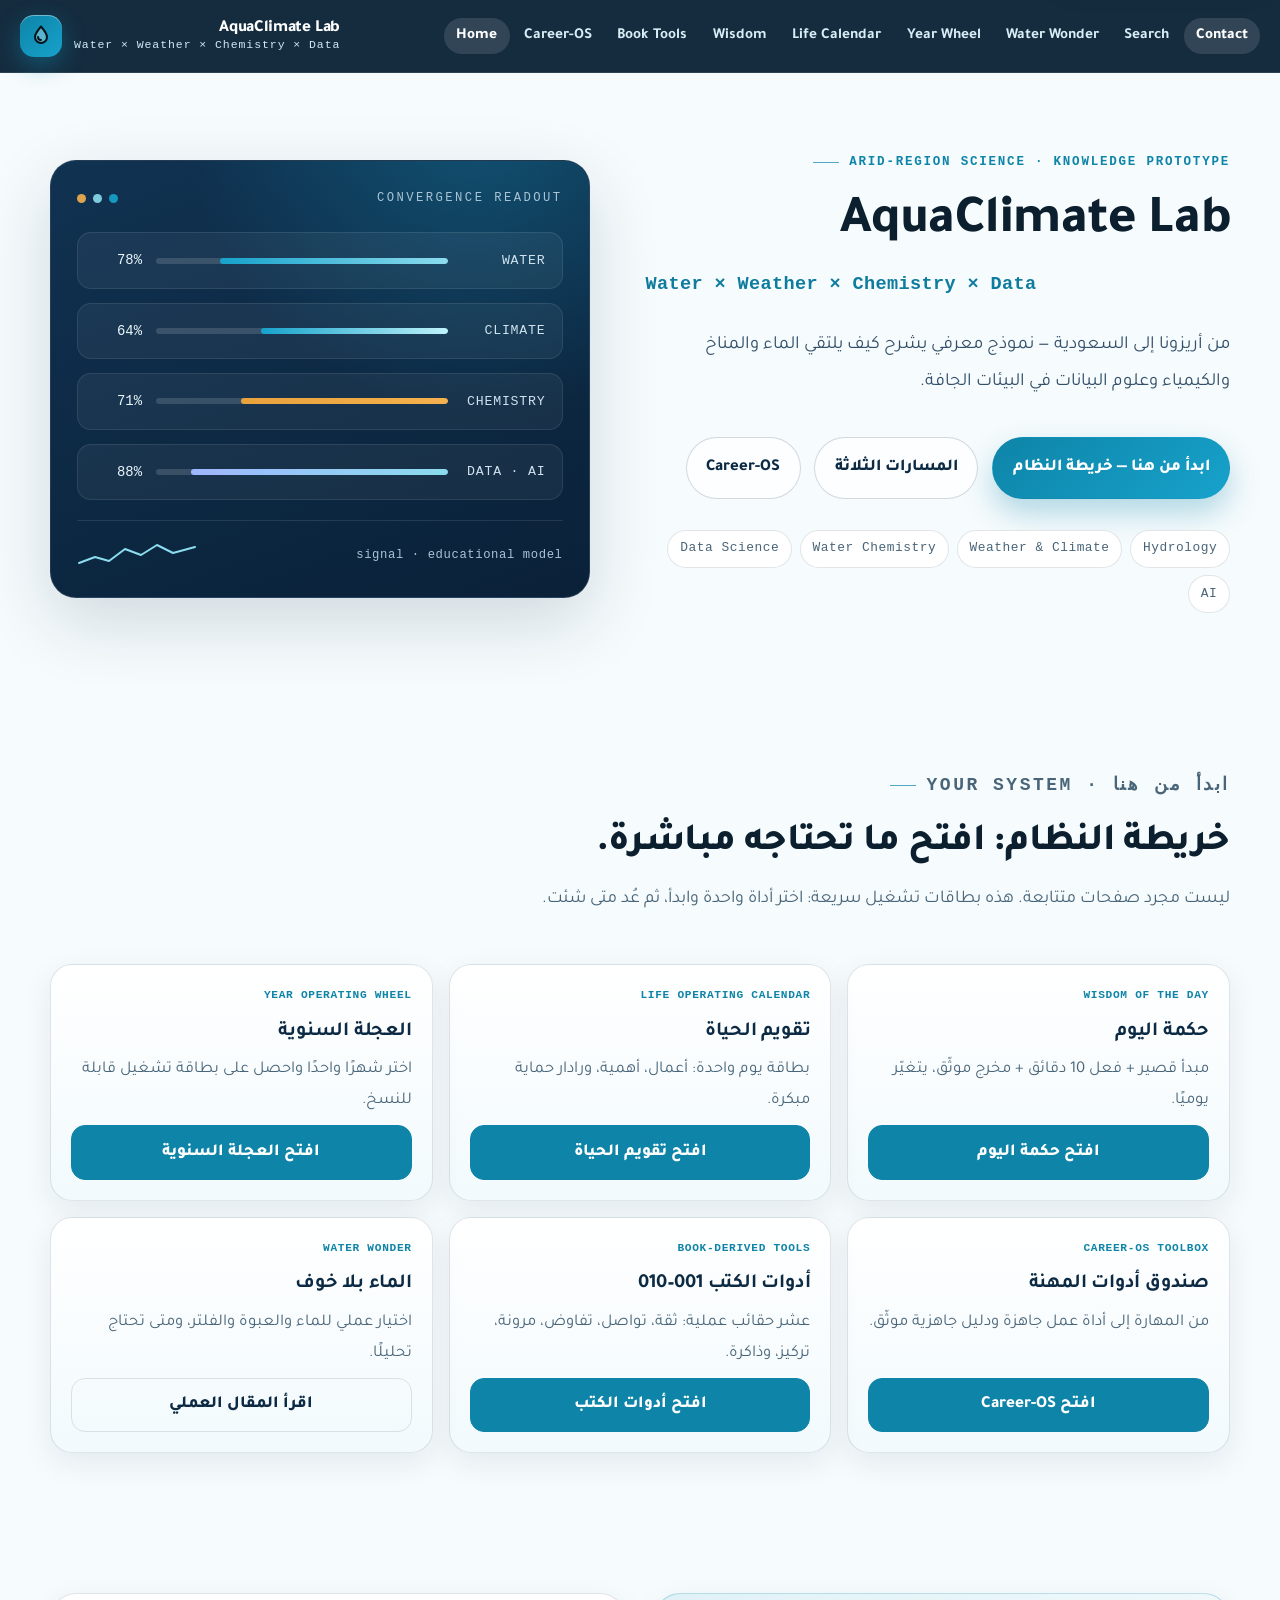
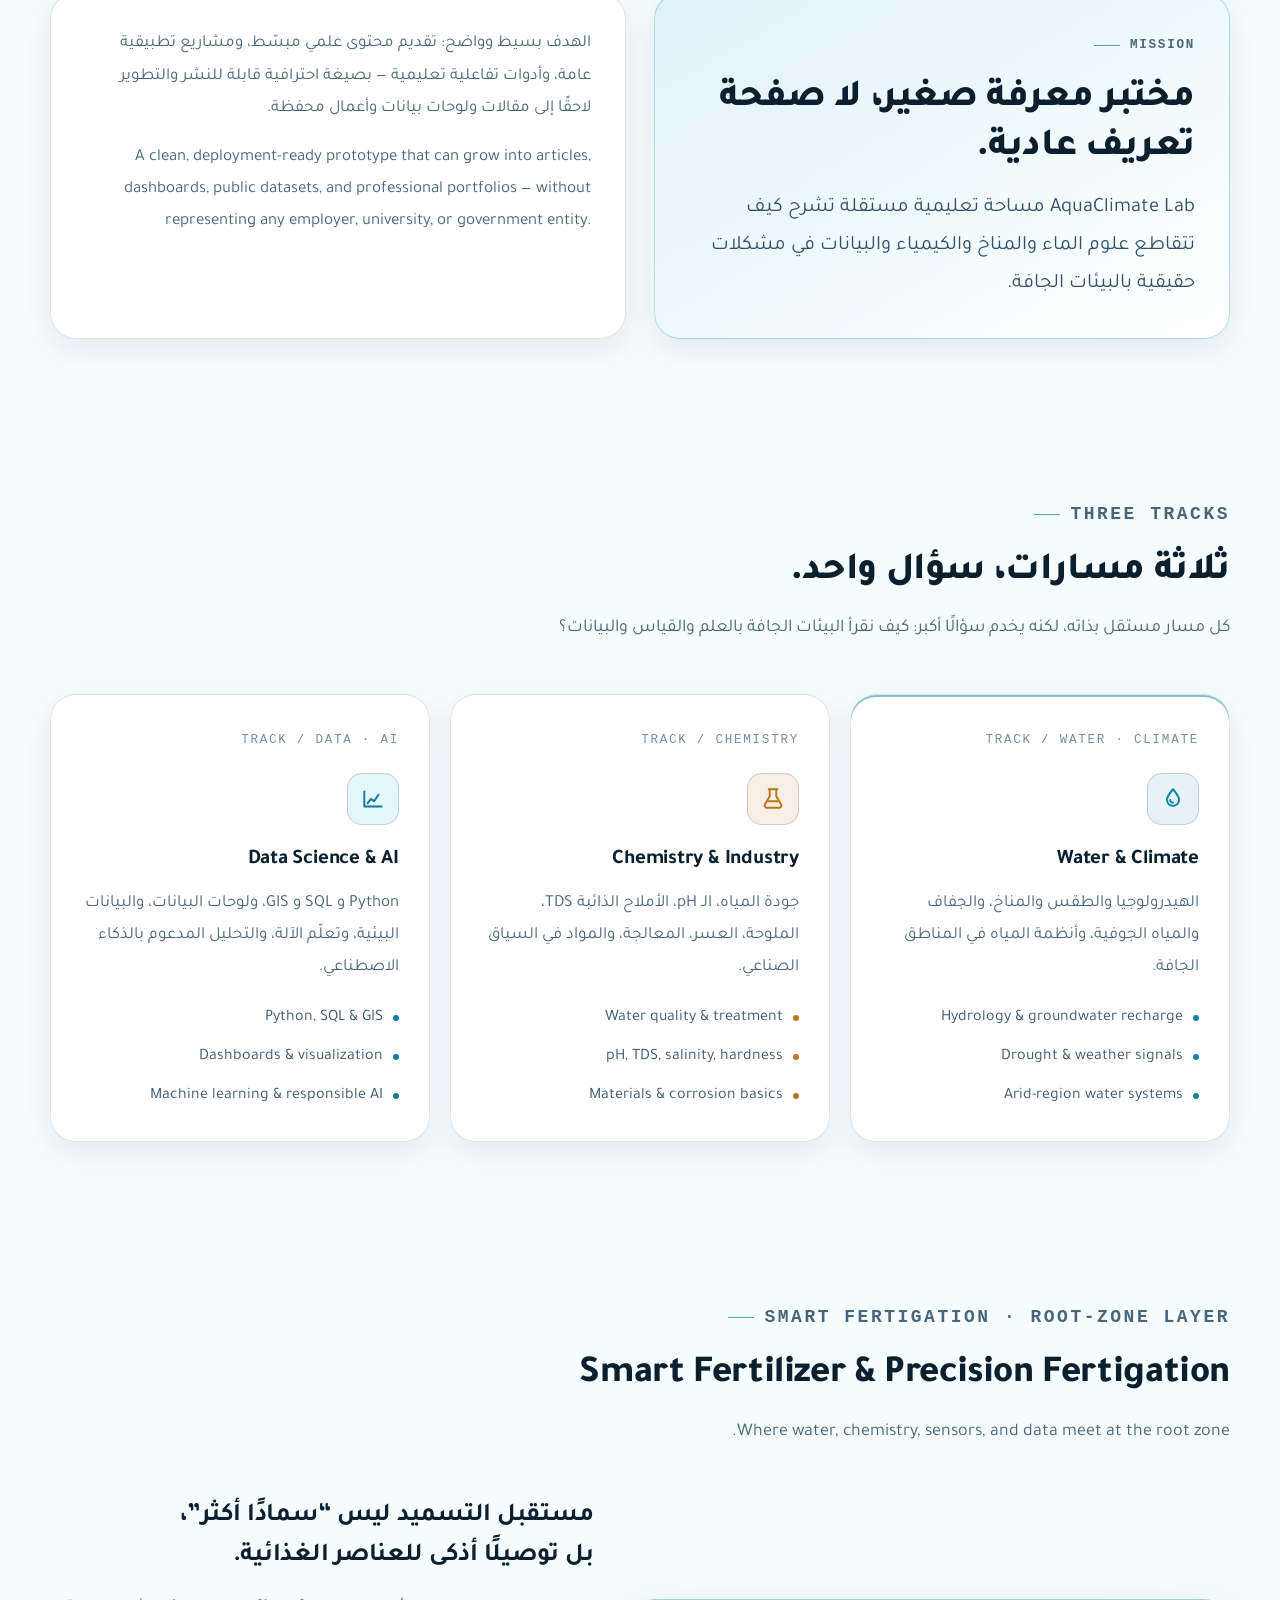
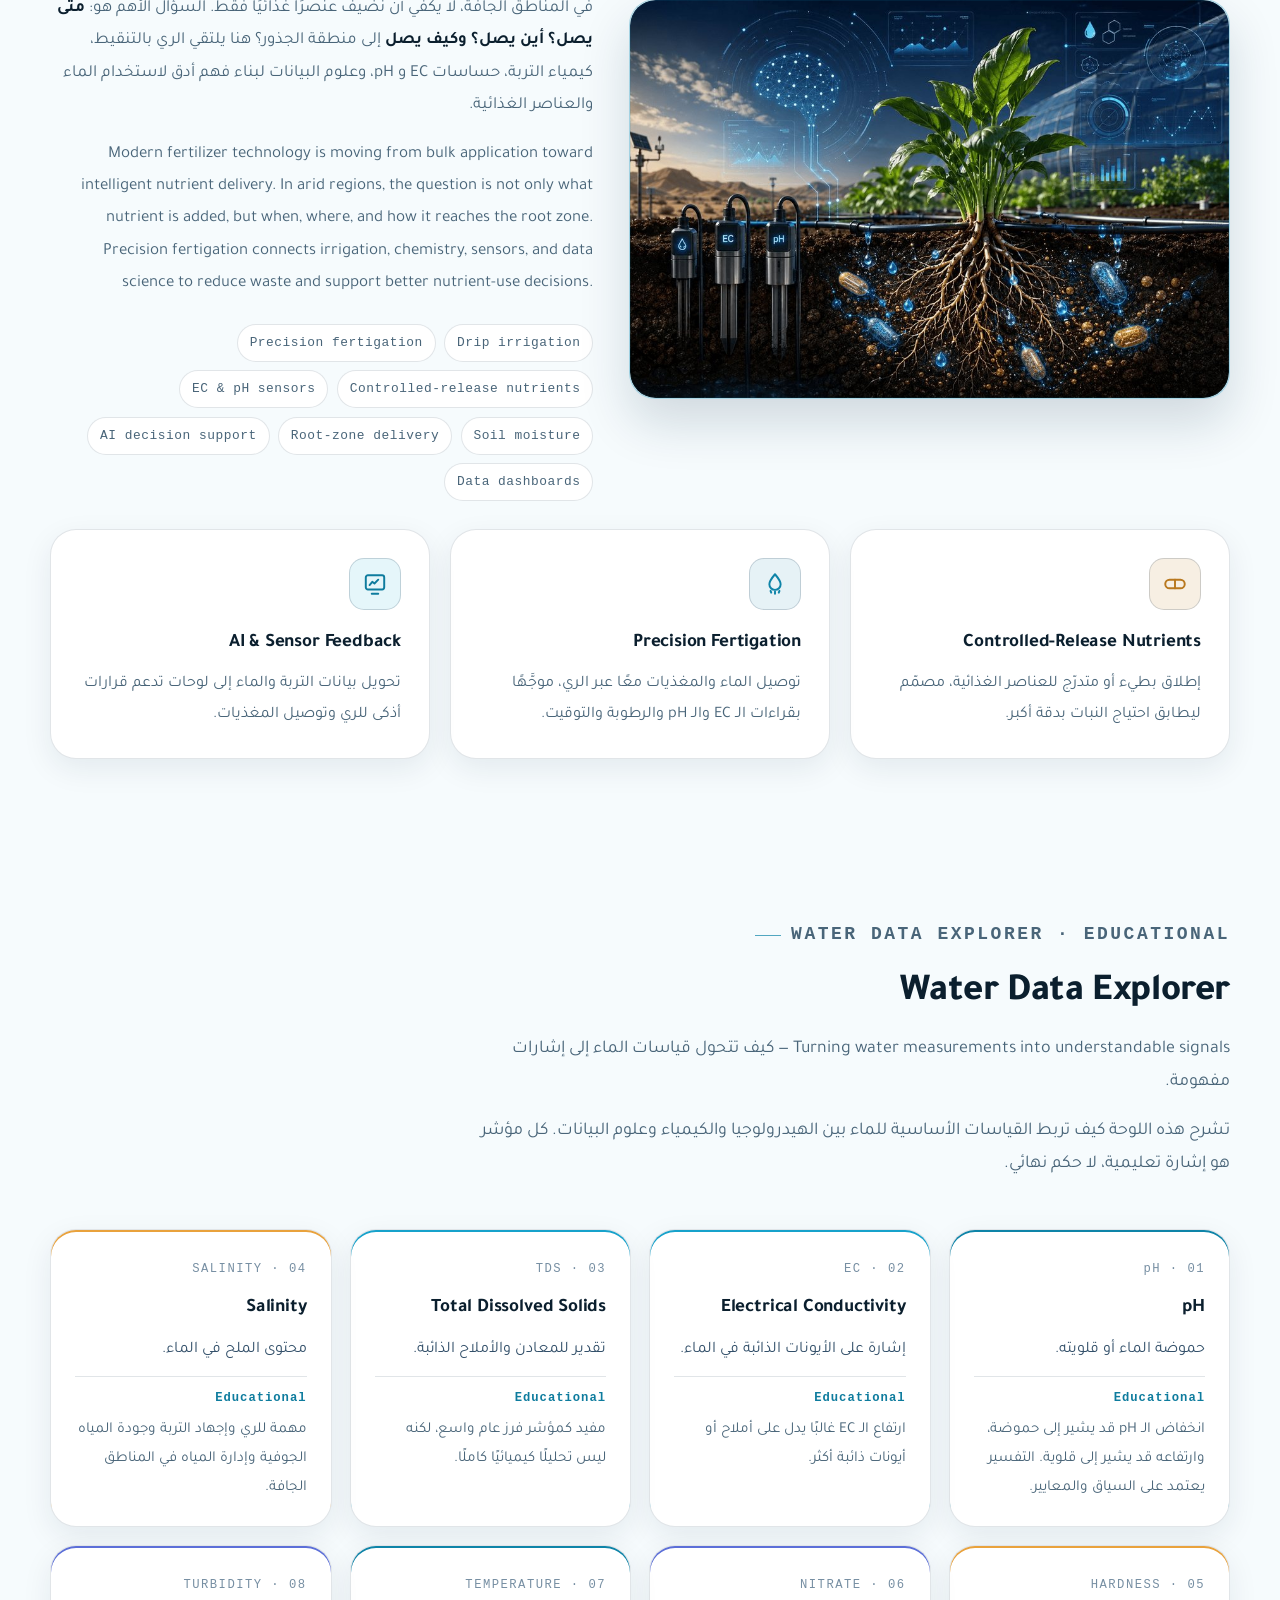
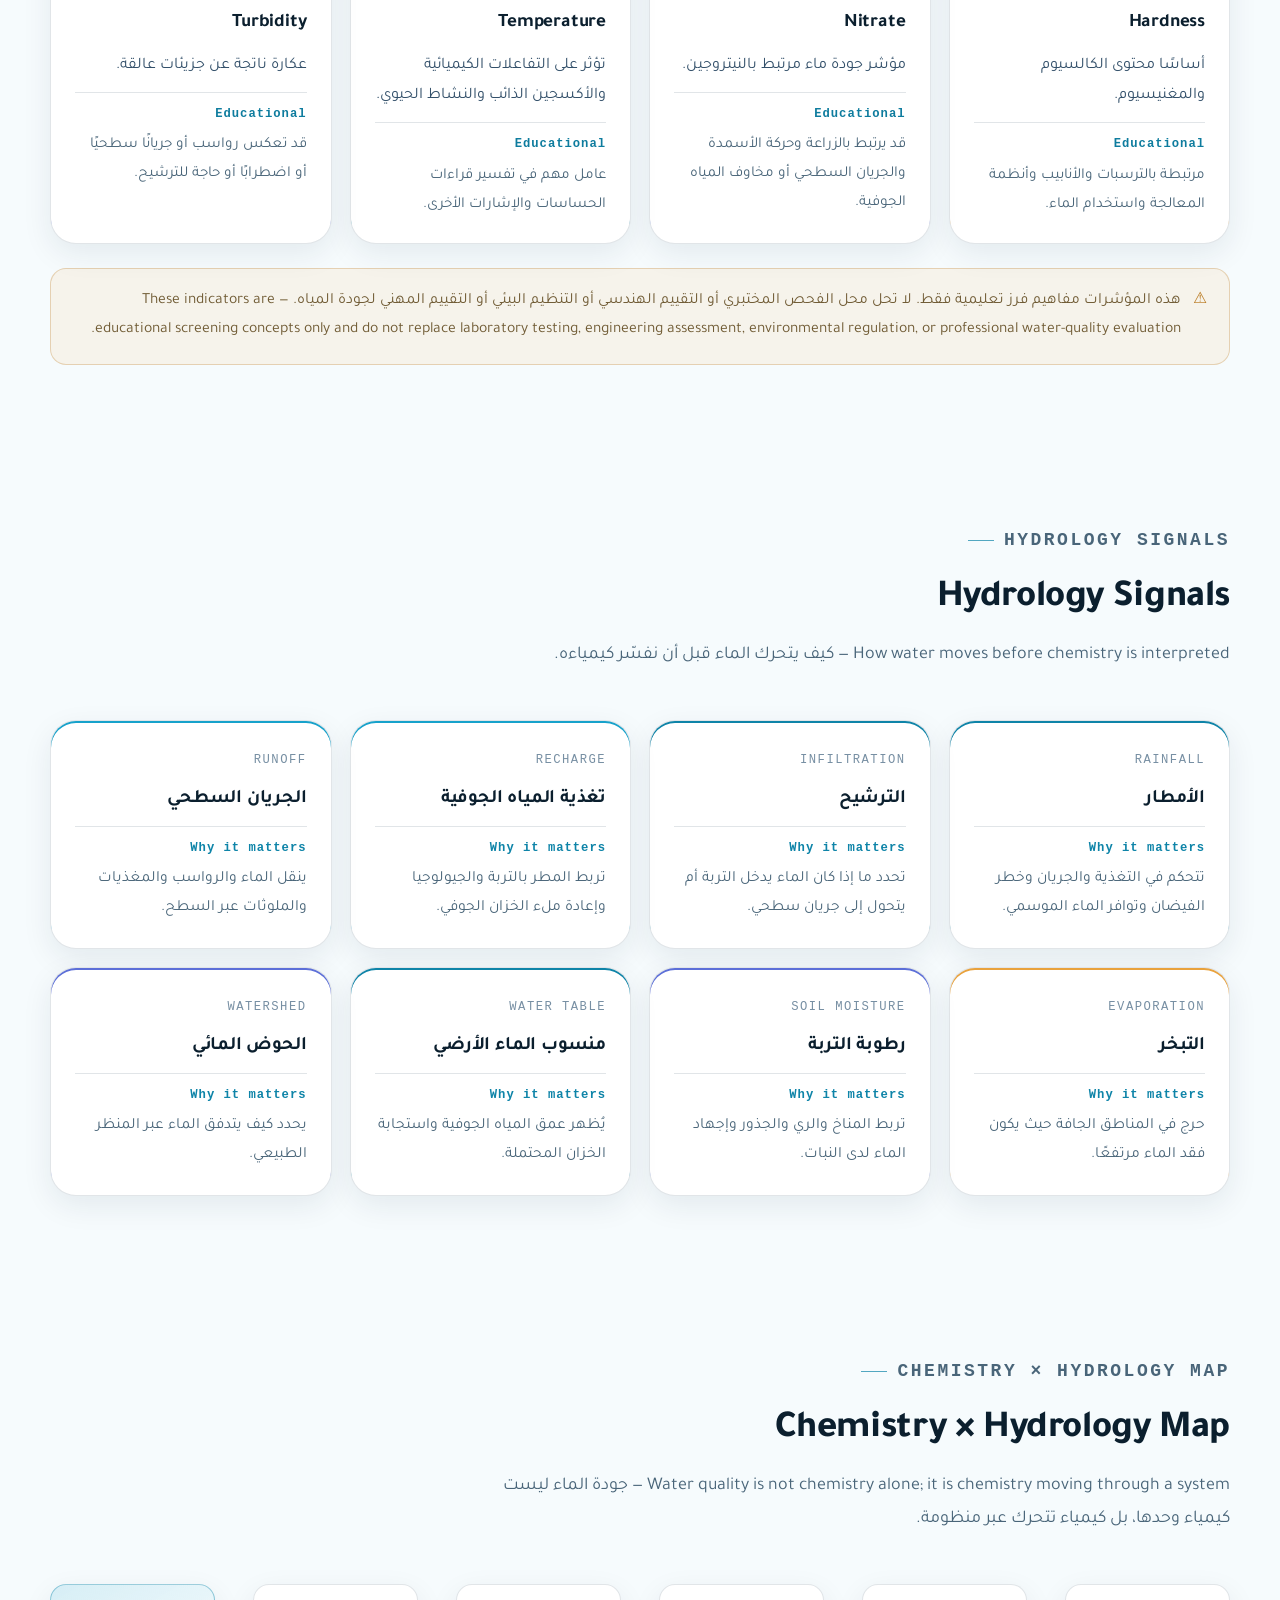
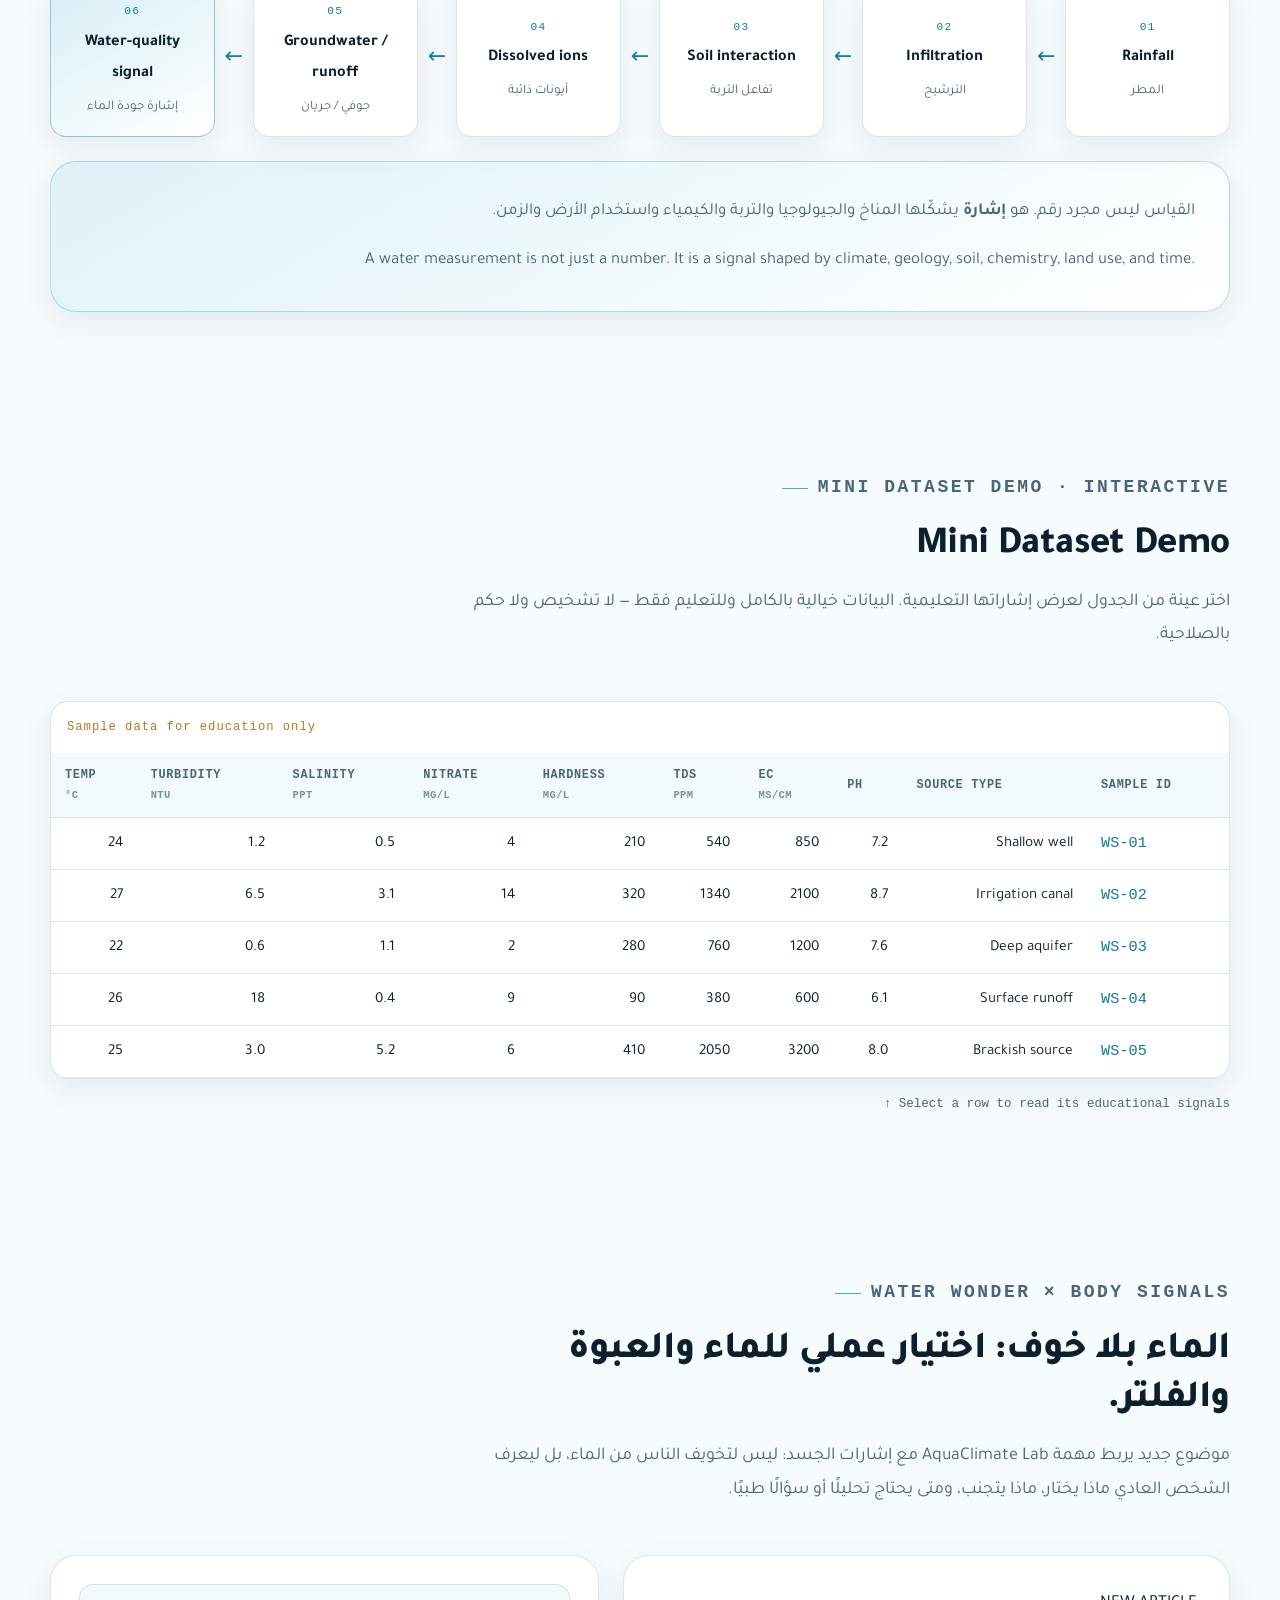
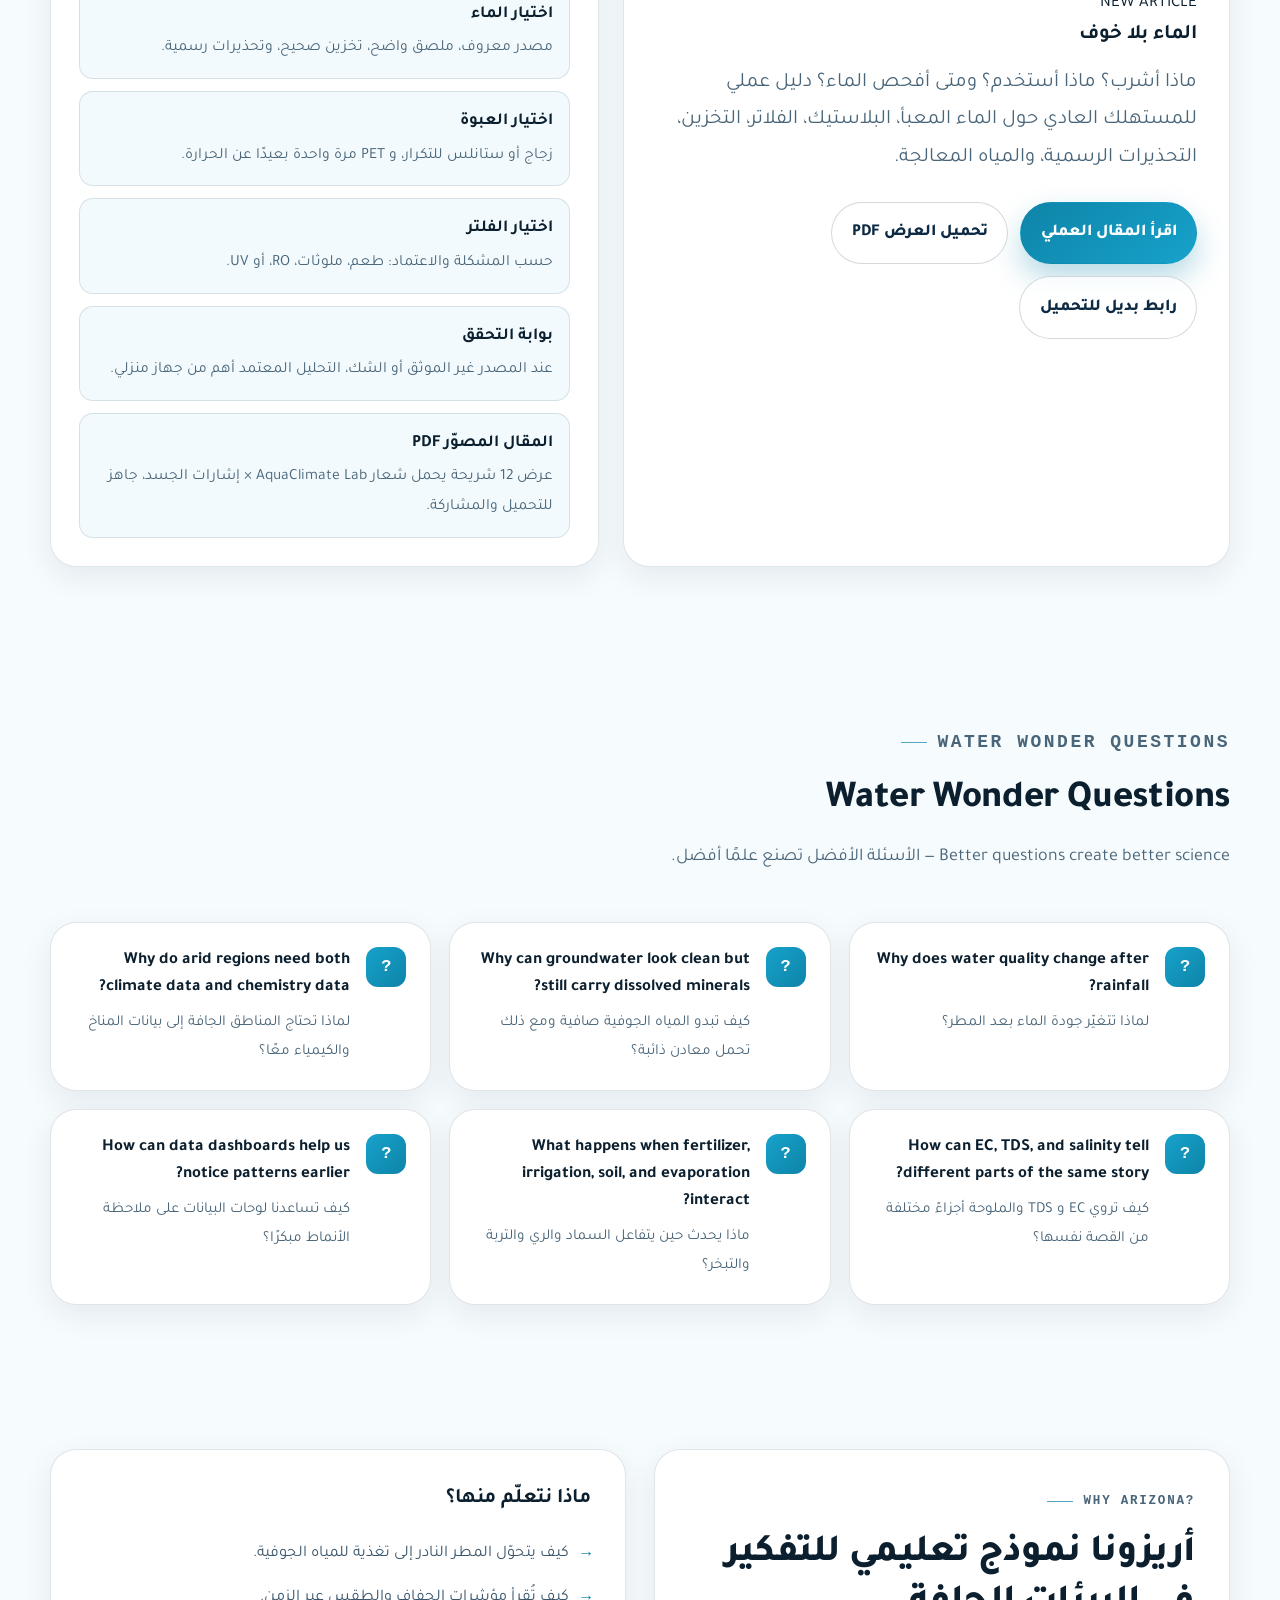
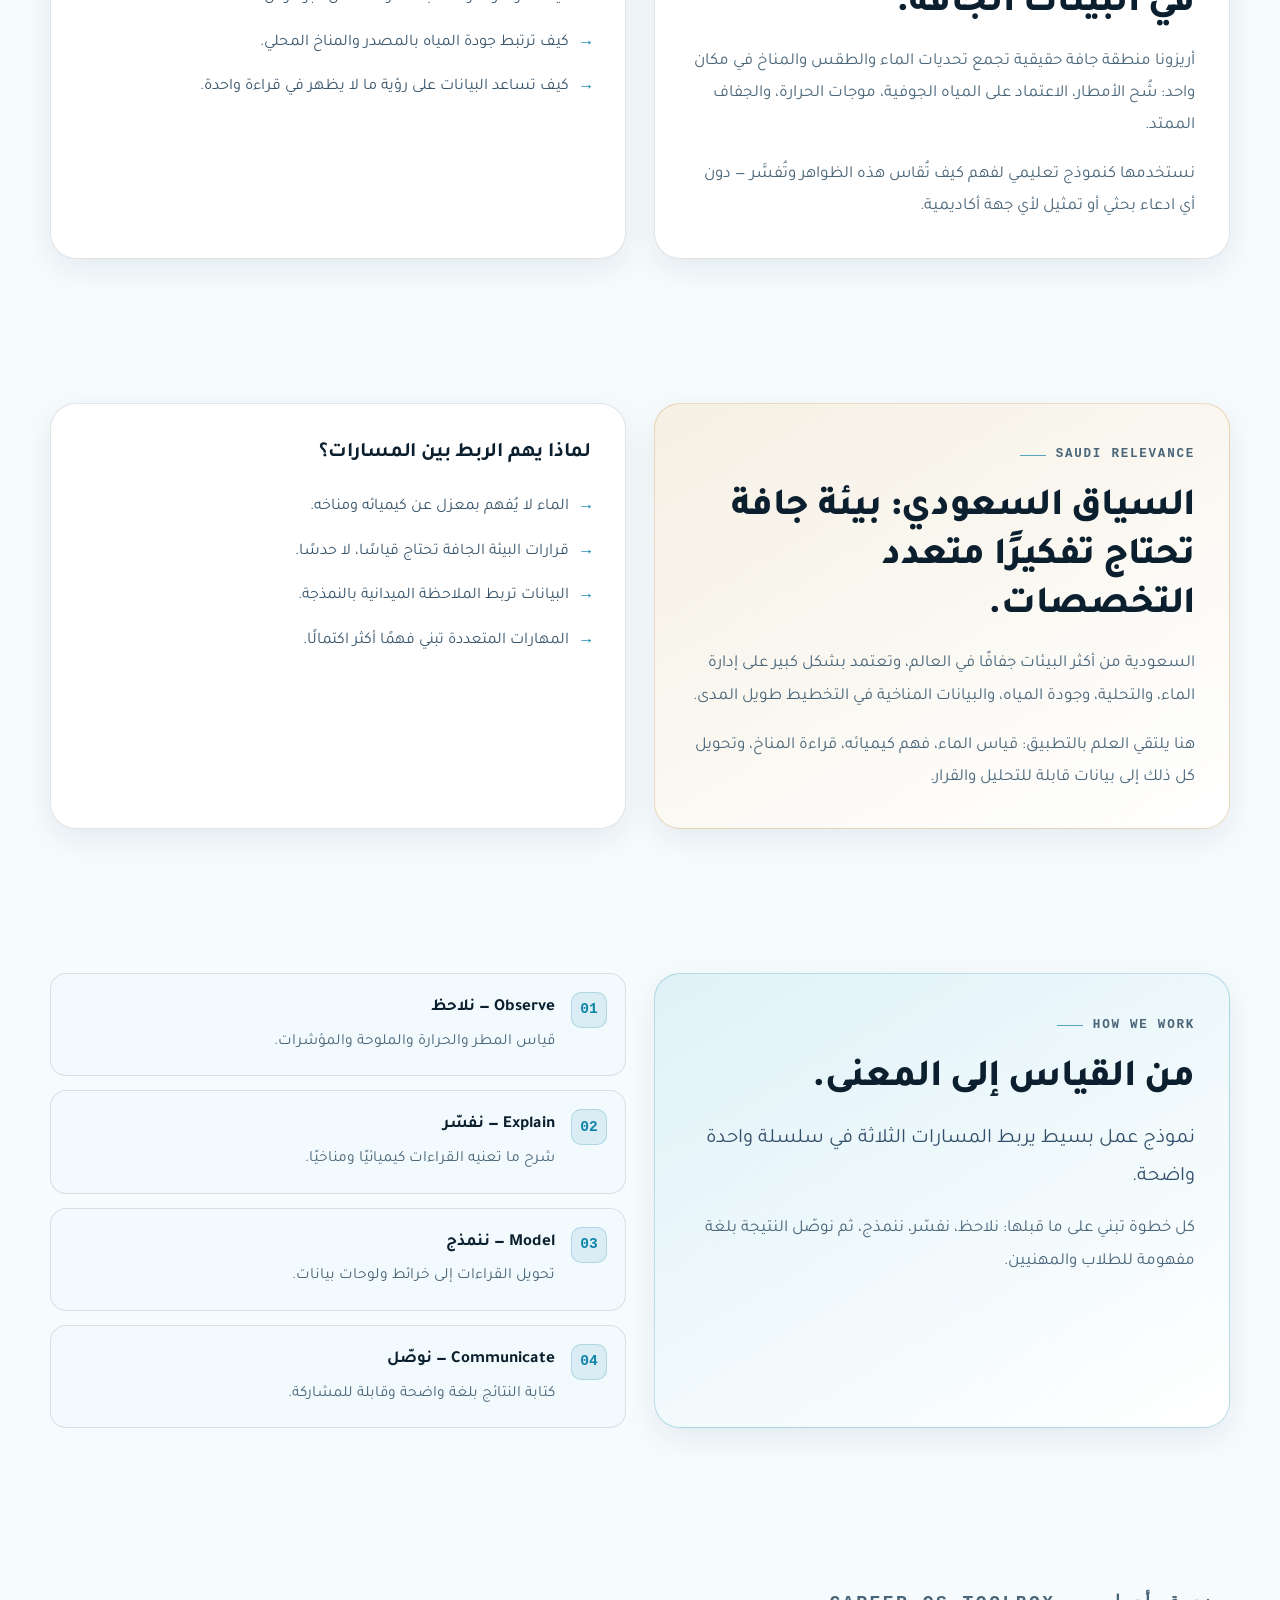
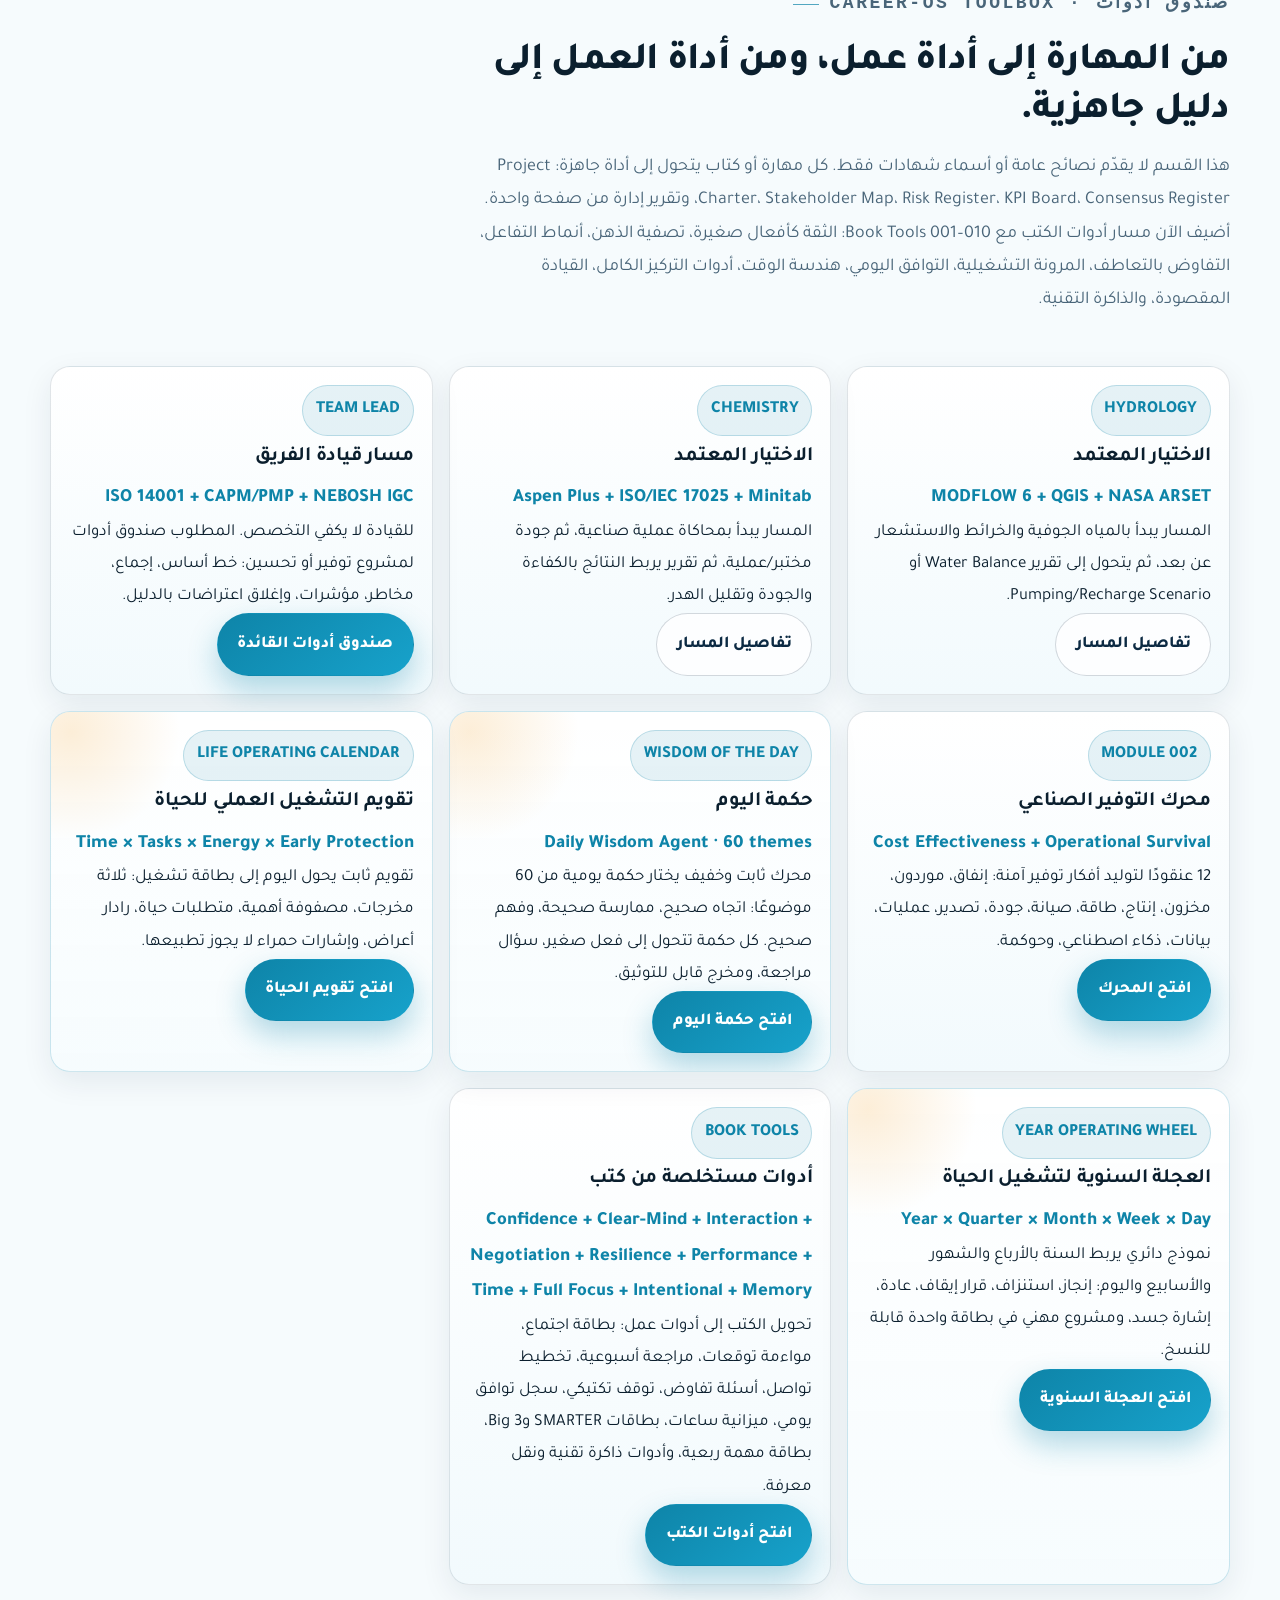
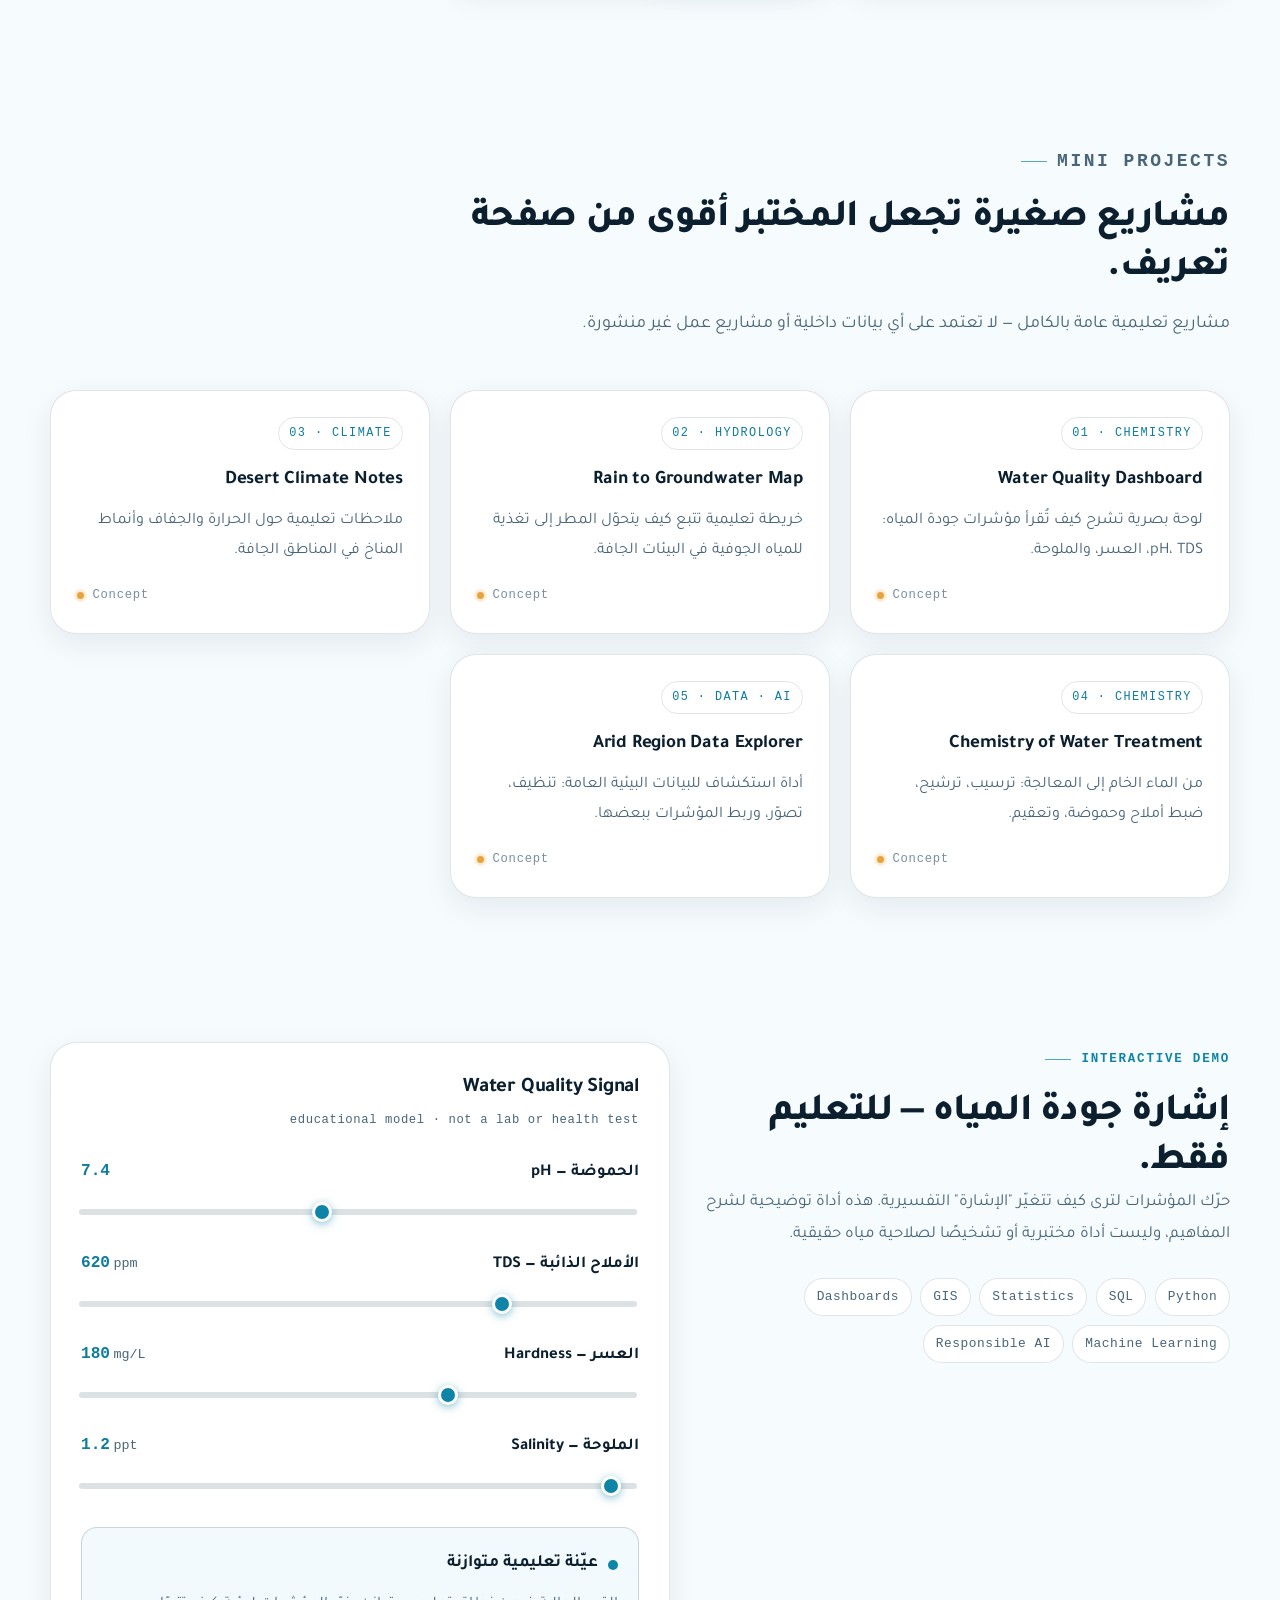
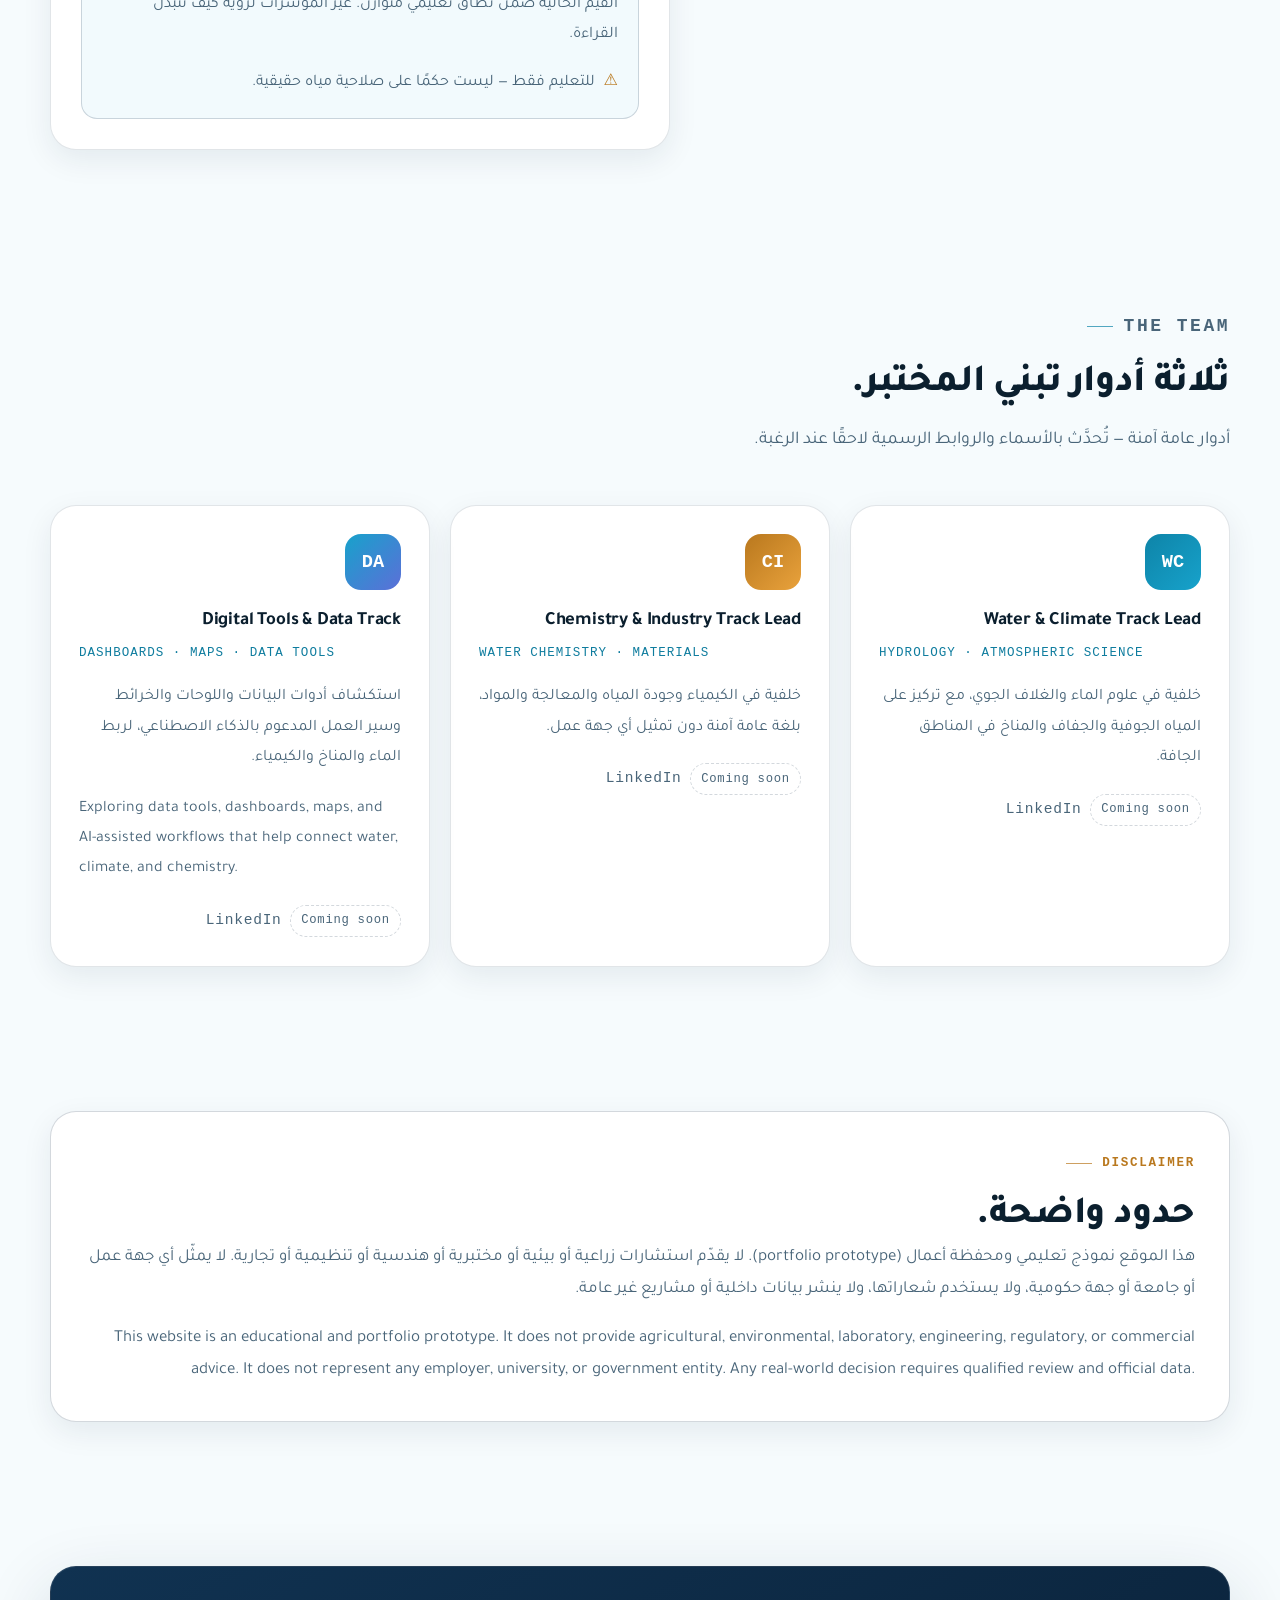
==== commit 119a2e05: "Add files via upload" ====
--- a/index.html
+++ b/index.html
@@ -1565,6 +1565,7 @@
           <div class="contact-actions">
             <a class="button primary" href="mailto:renadsuf2002@gmail.com">renadsuf2002@gmail.com</a>
             <a class="button primary" href="mailto:yarasuf2001@gmail.com">yarasuf2001@gmail.com</a>
+            <a class="button primary" href="mailto:wejdanphy99@gmail.com">wejdanphy99@gmail.com</a>
             <a class="button ghost" href="#top">العودة للأعلى</a>
           </div>
         </div>
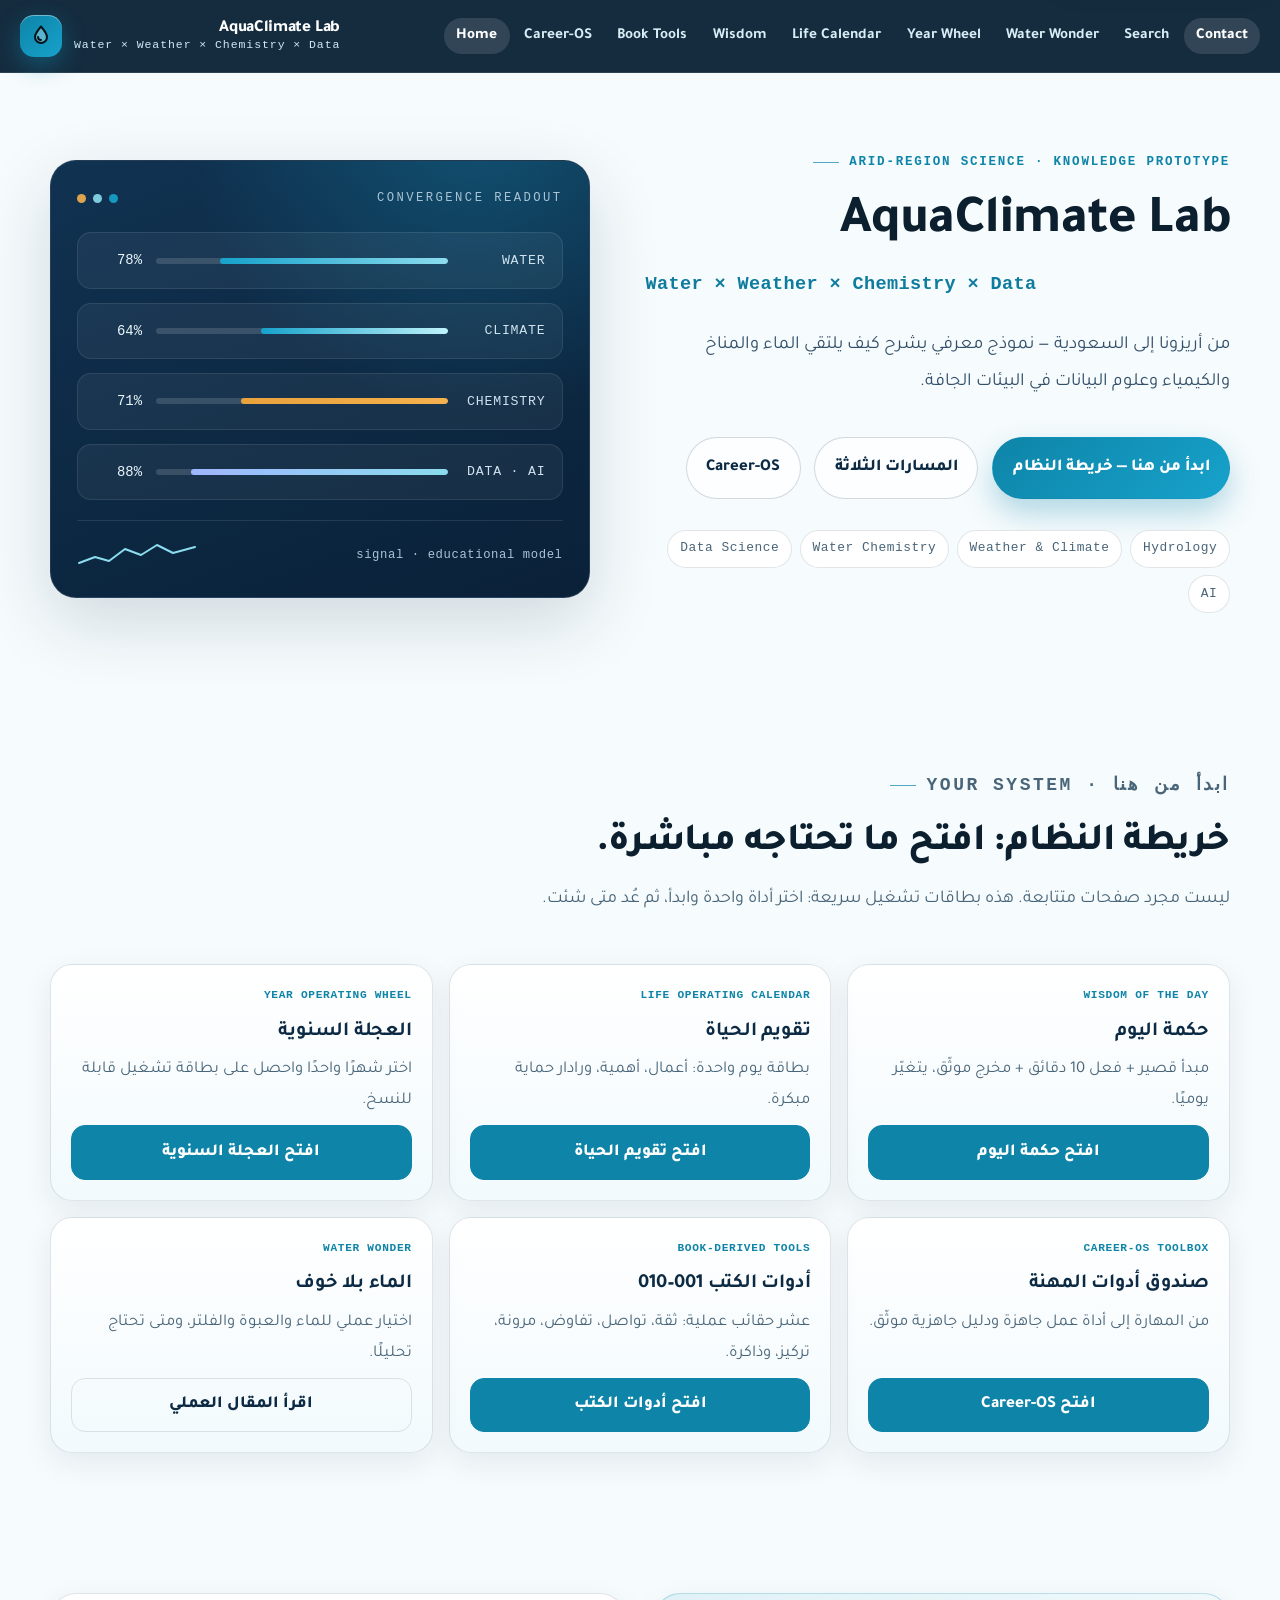
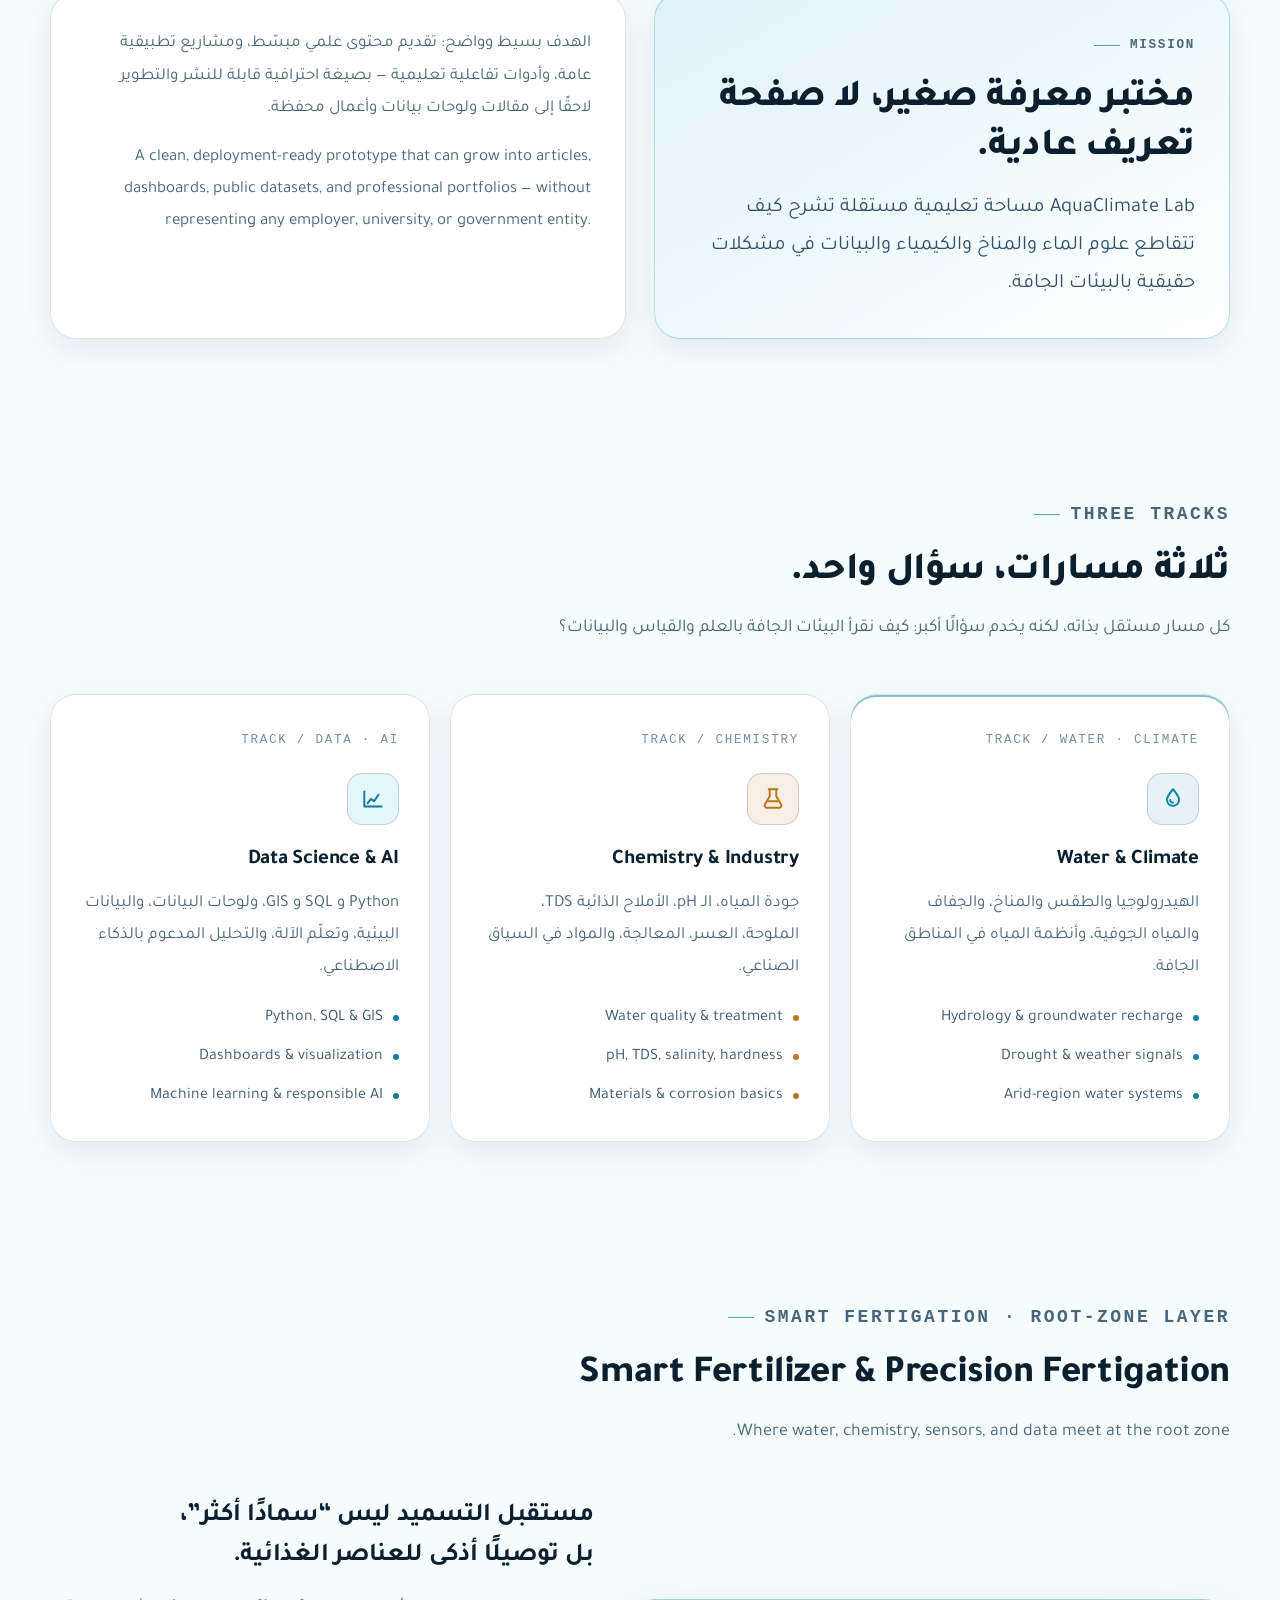
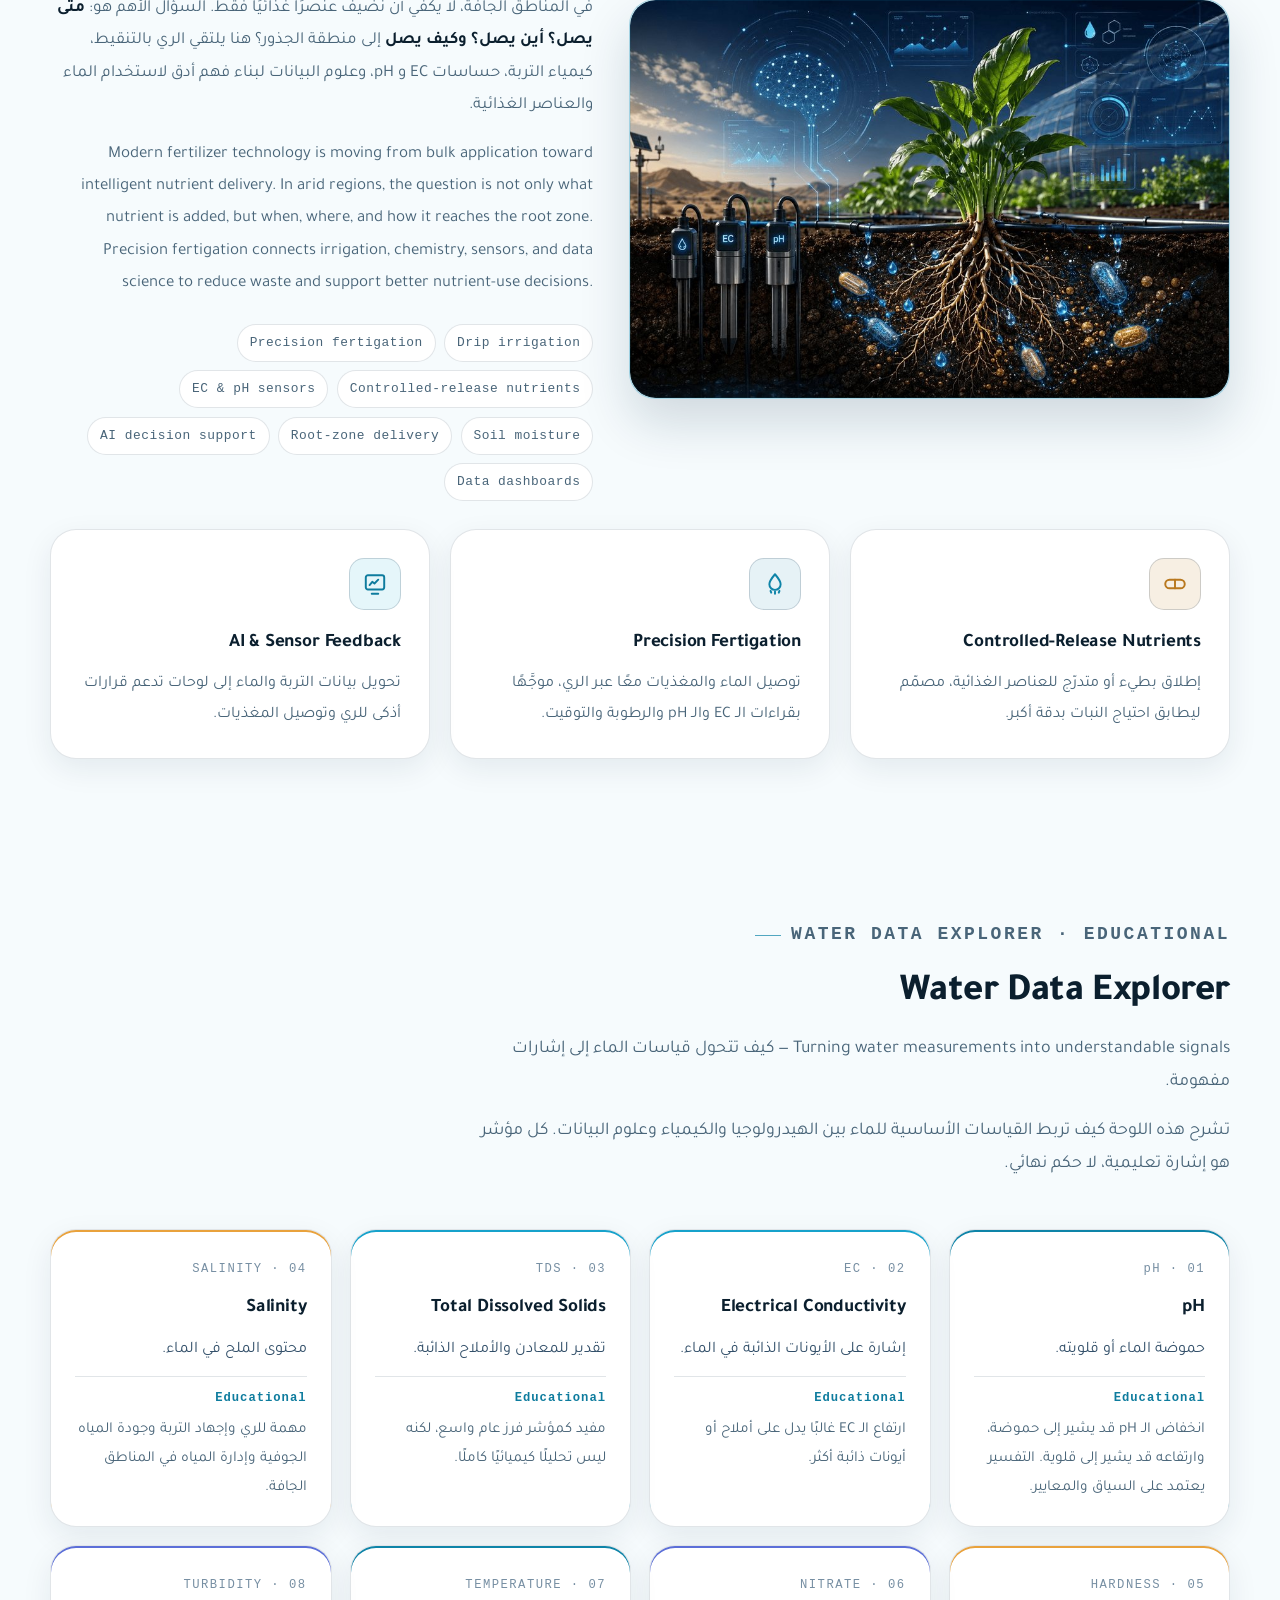
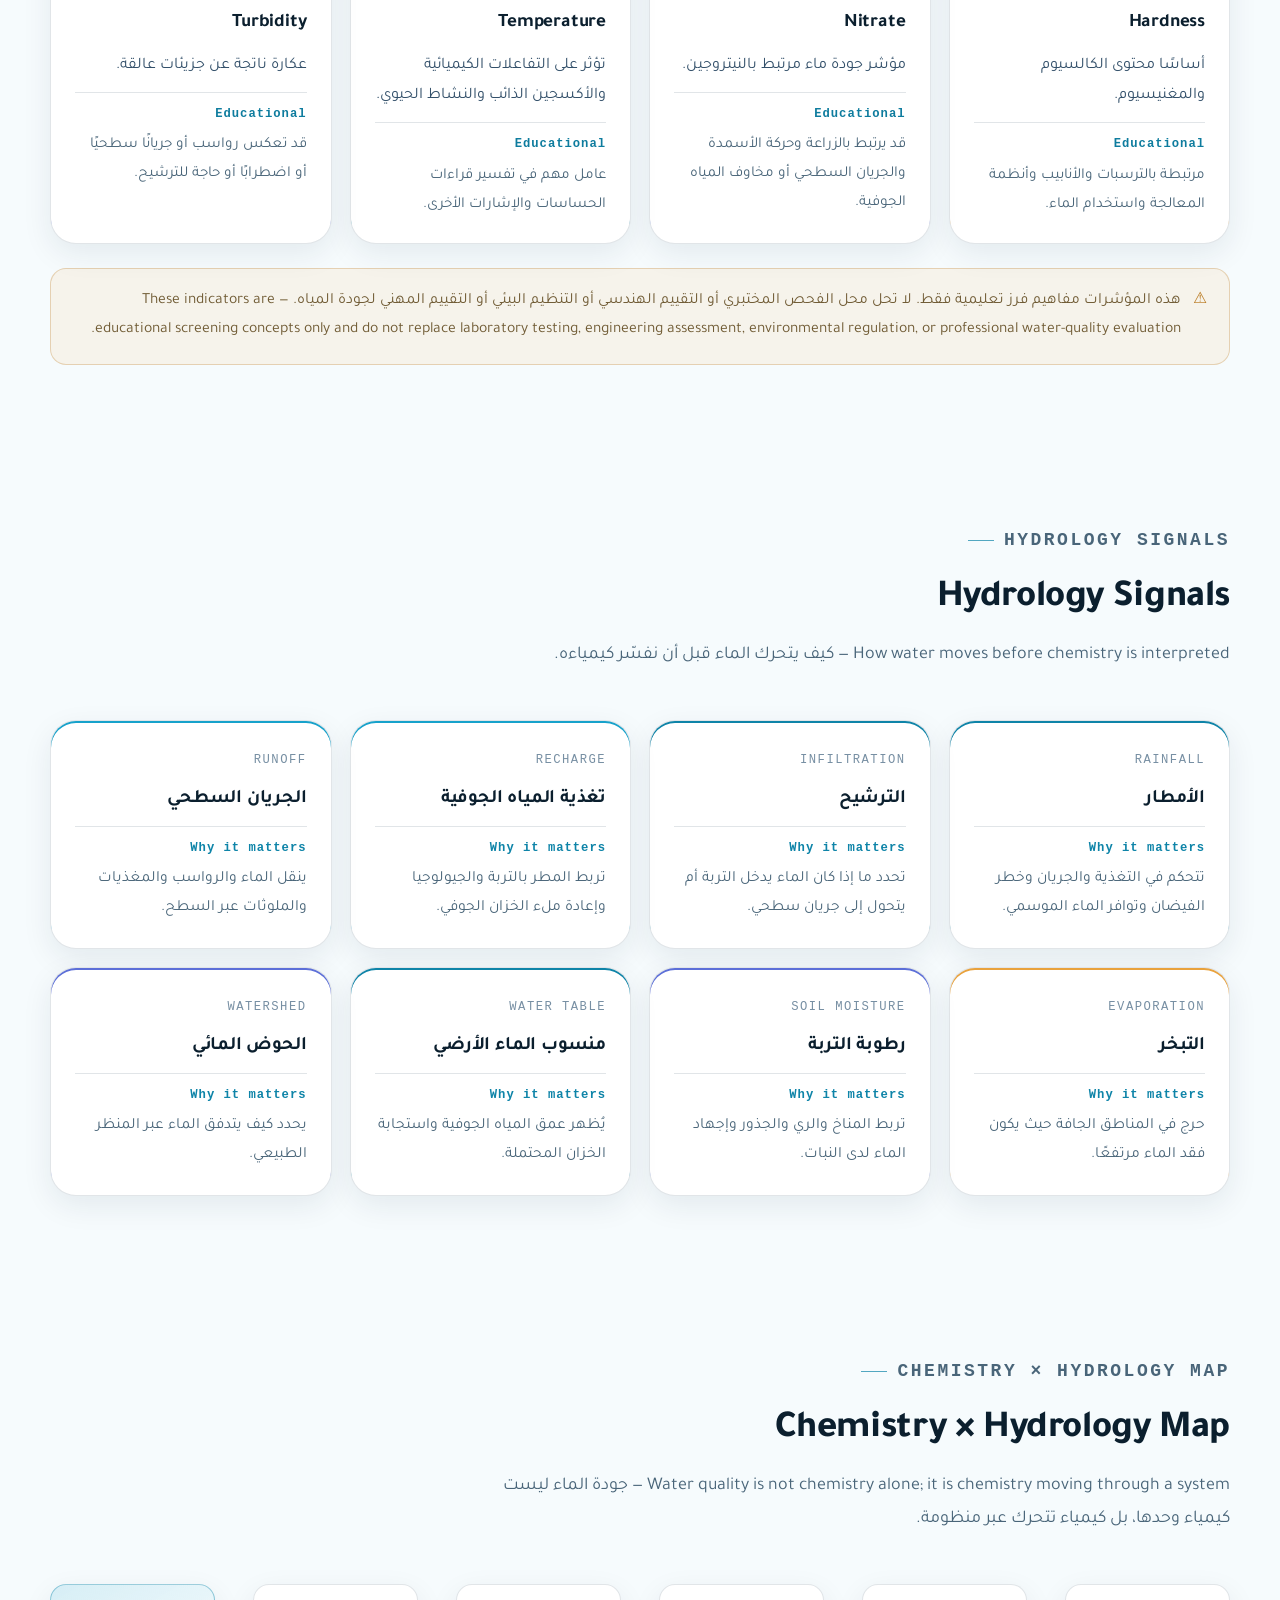
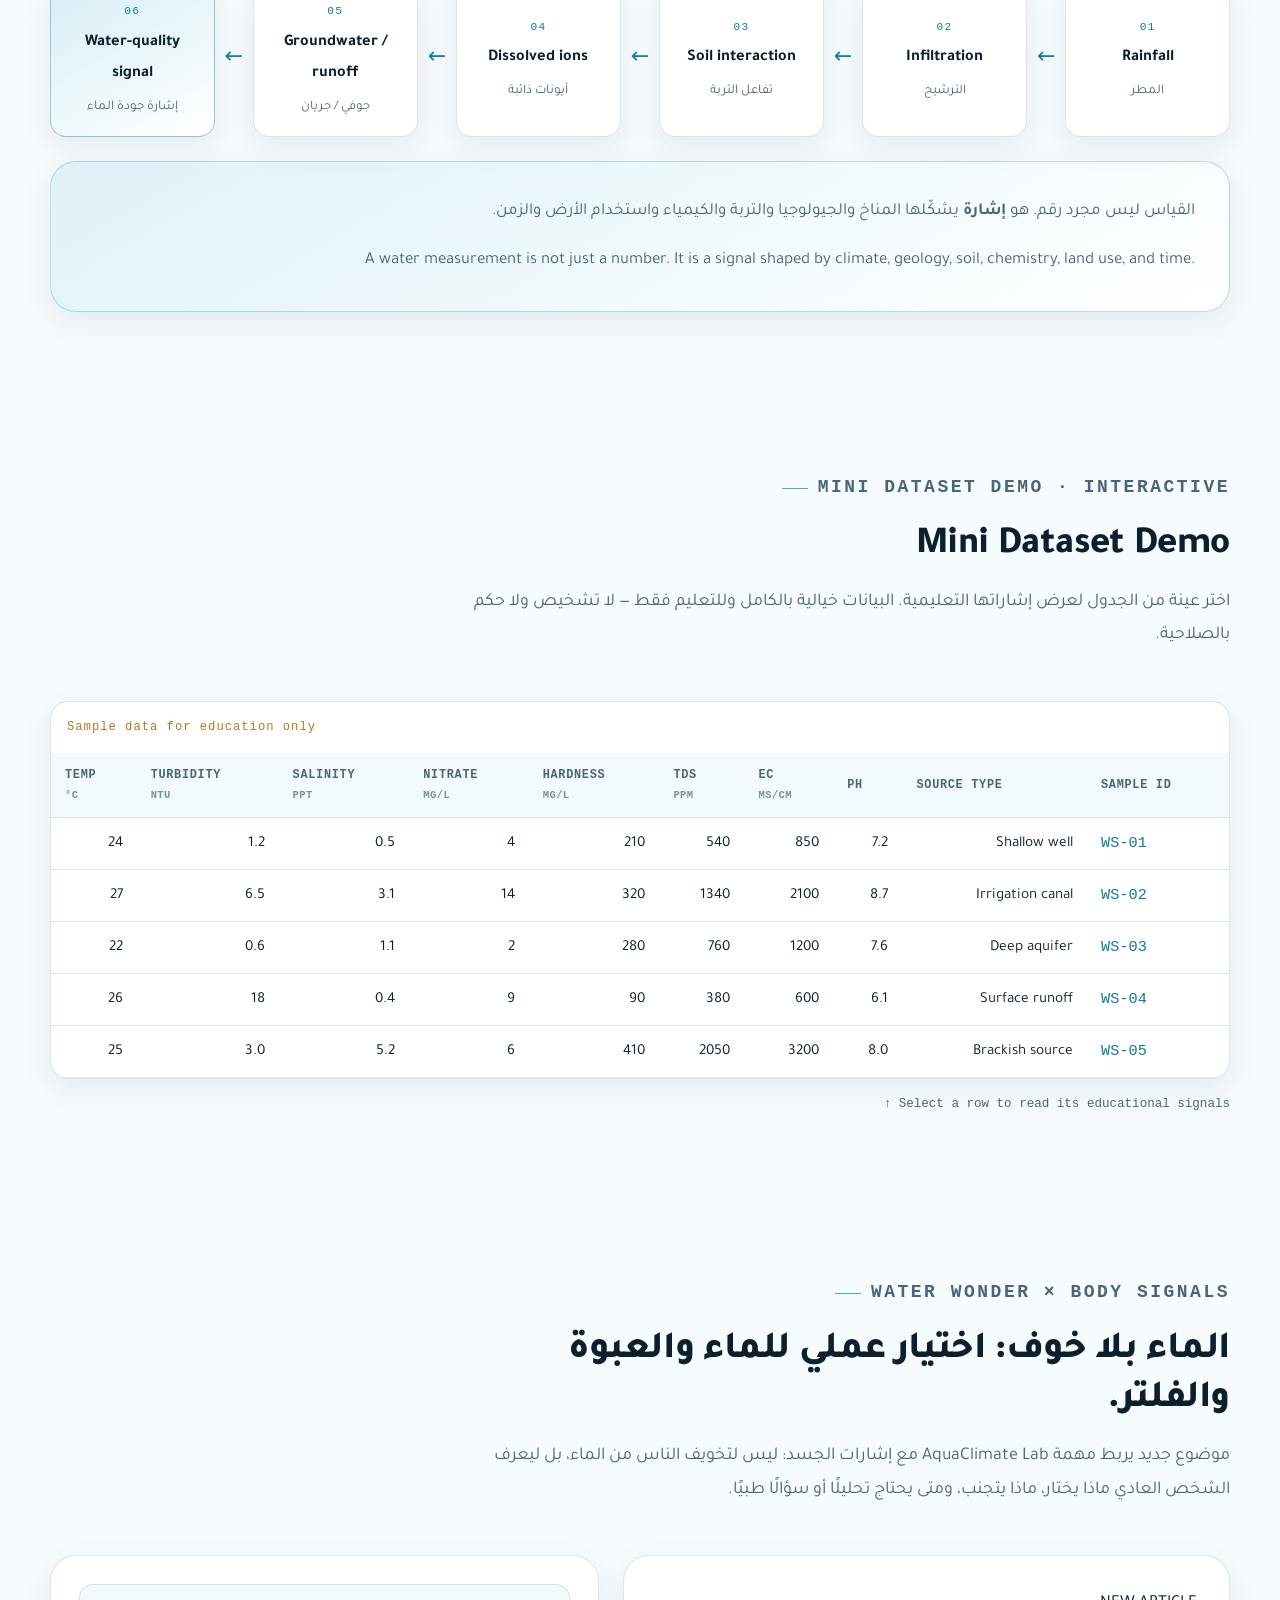
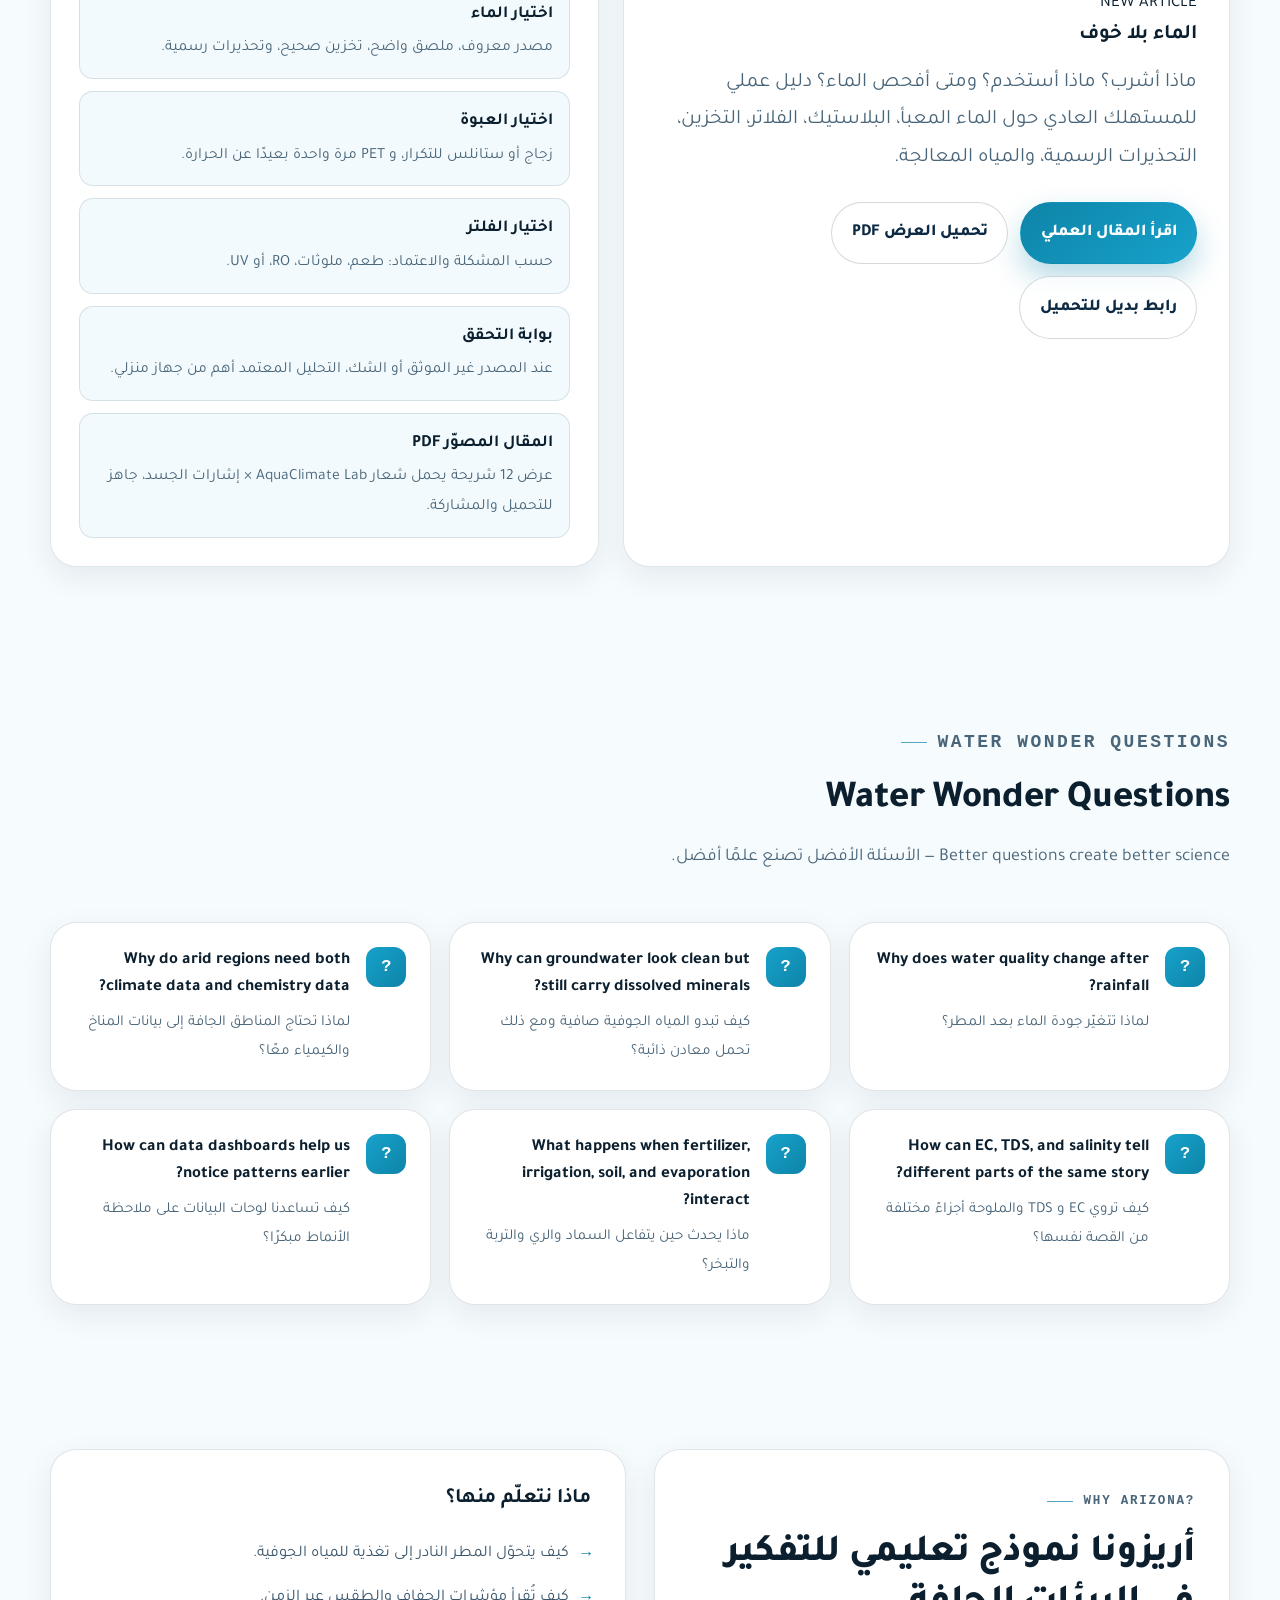
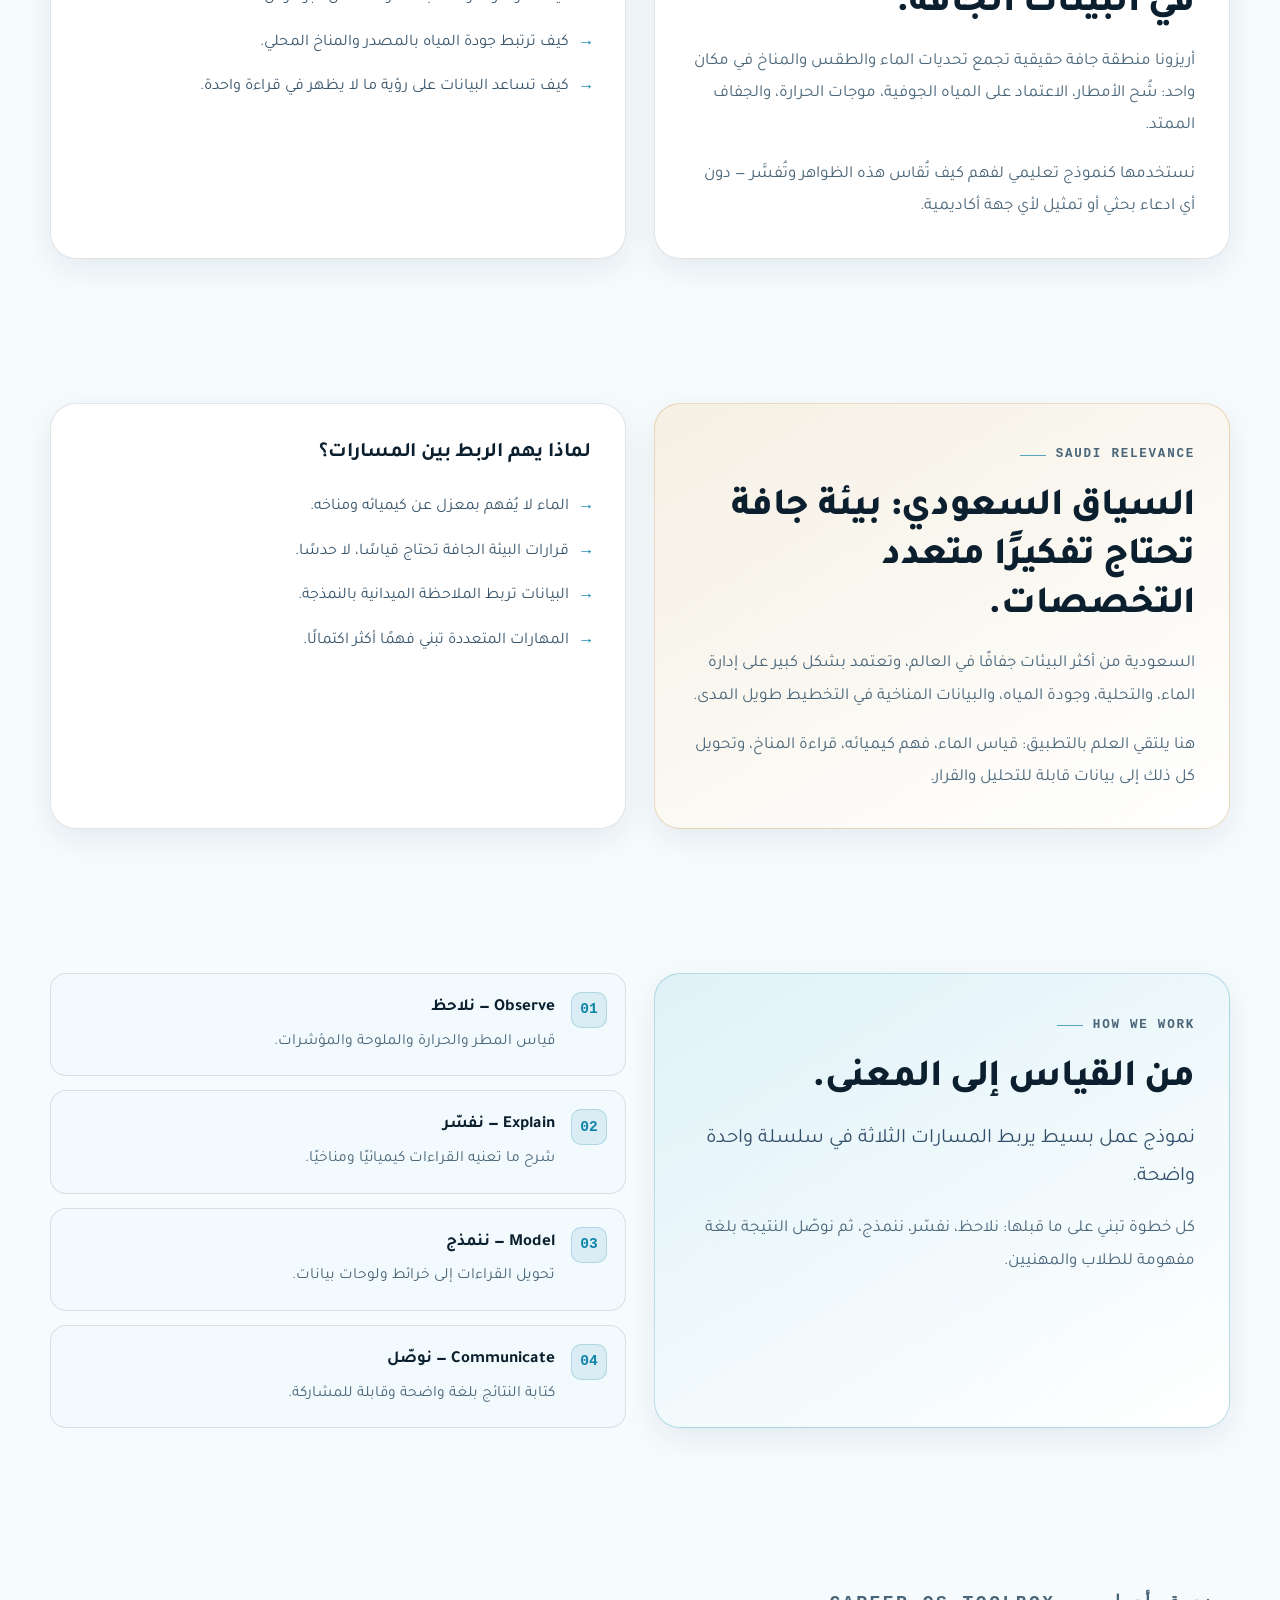
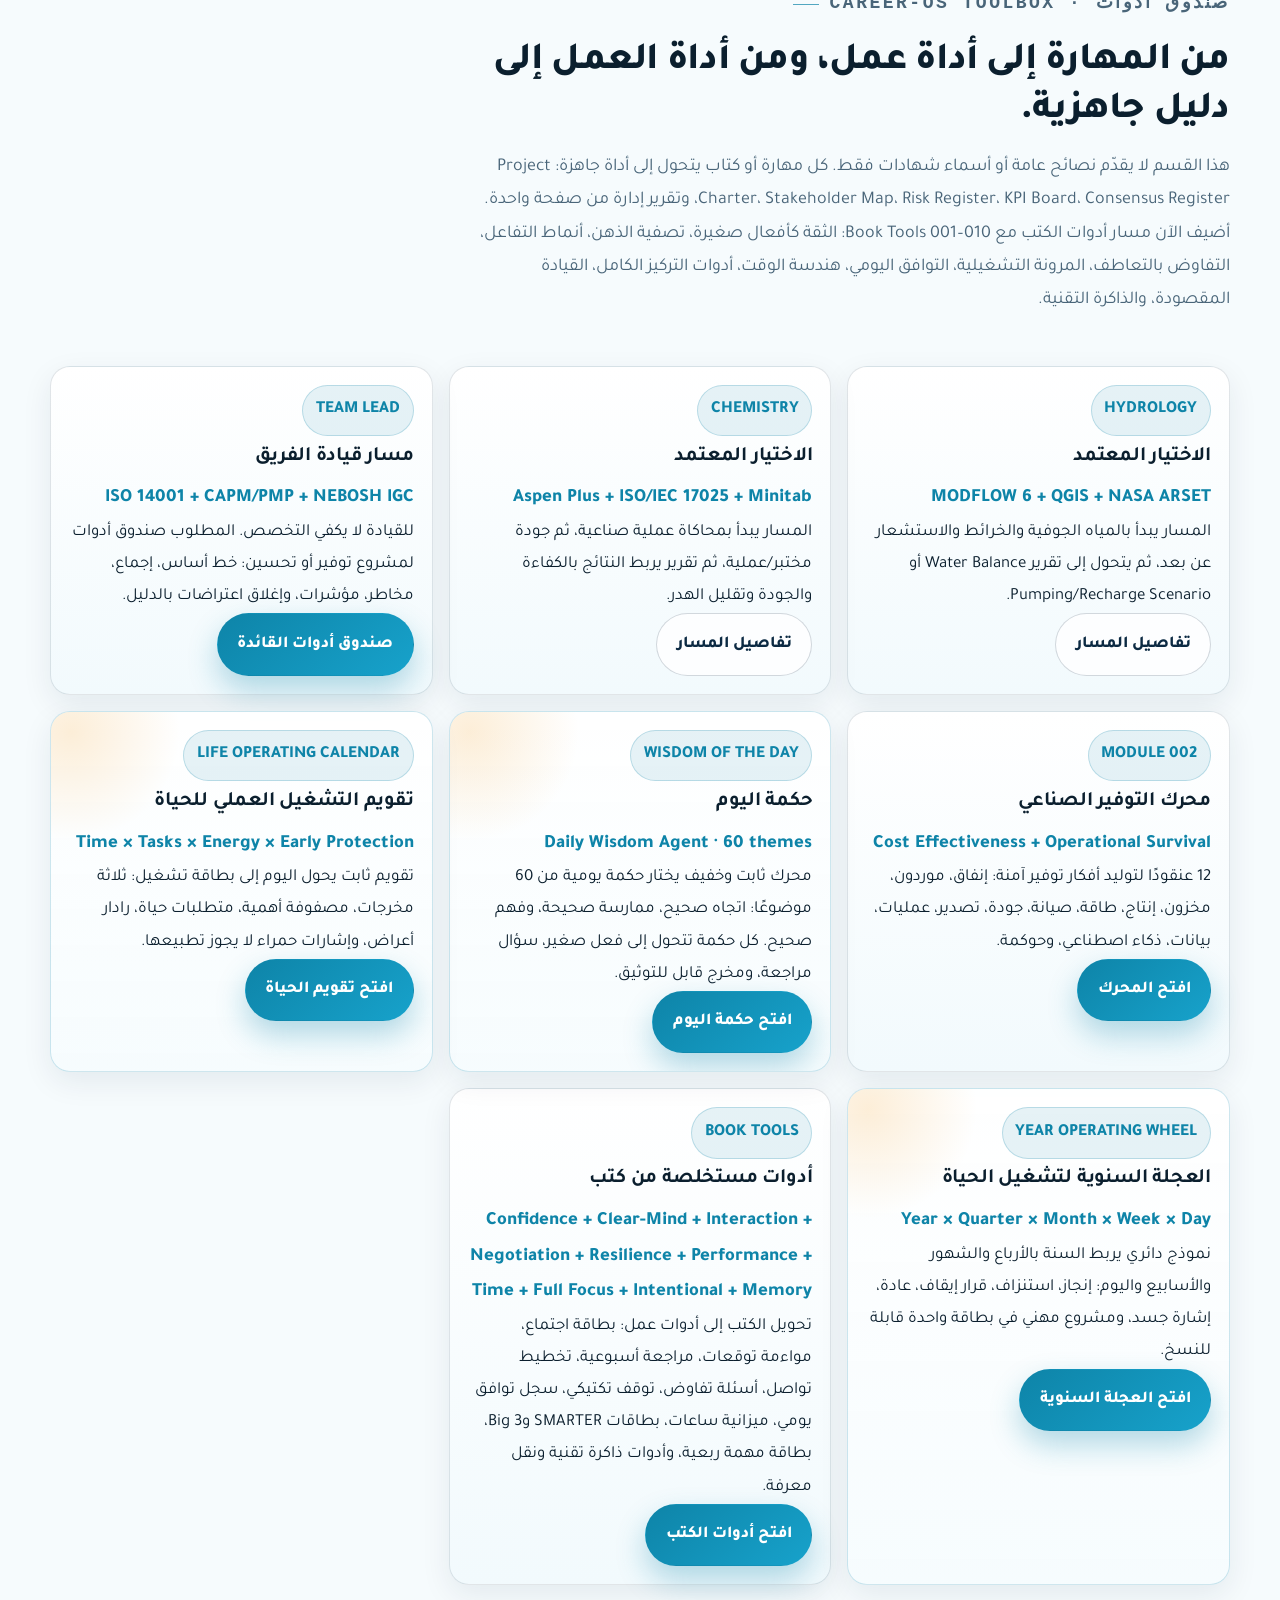
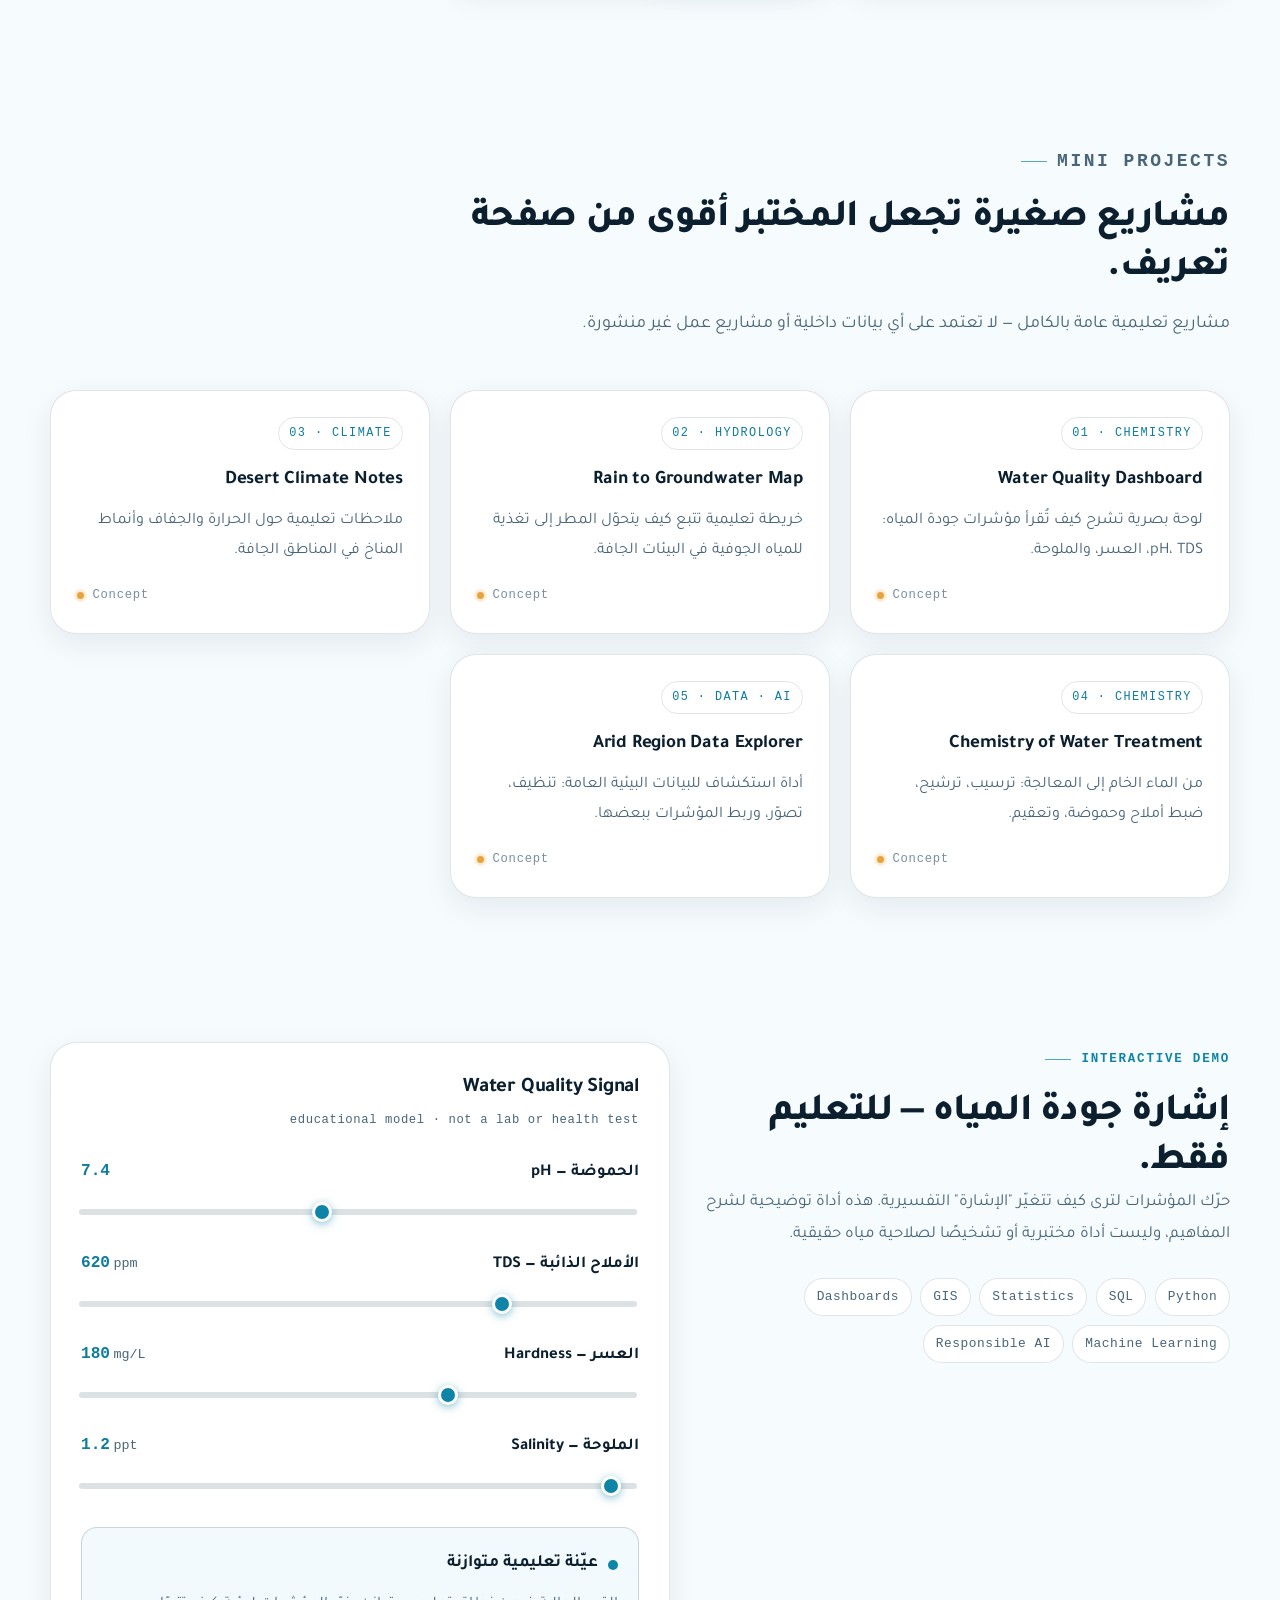
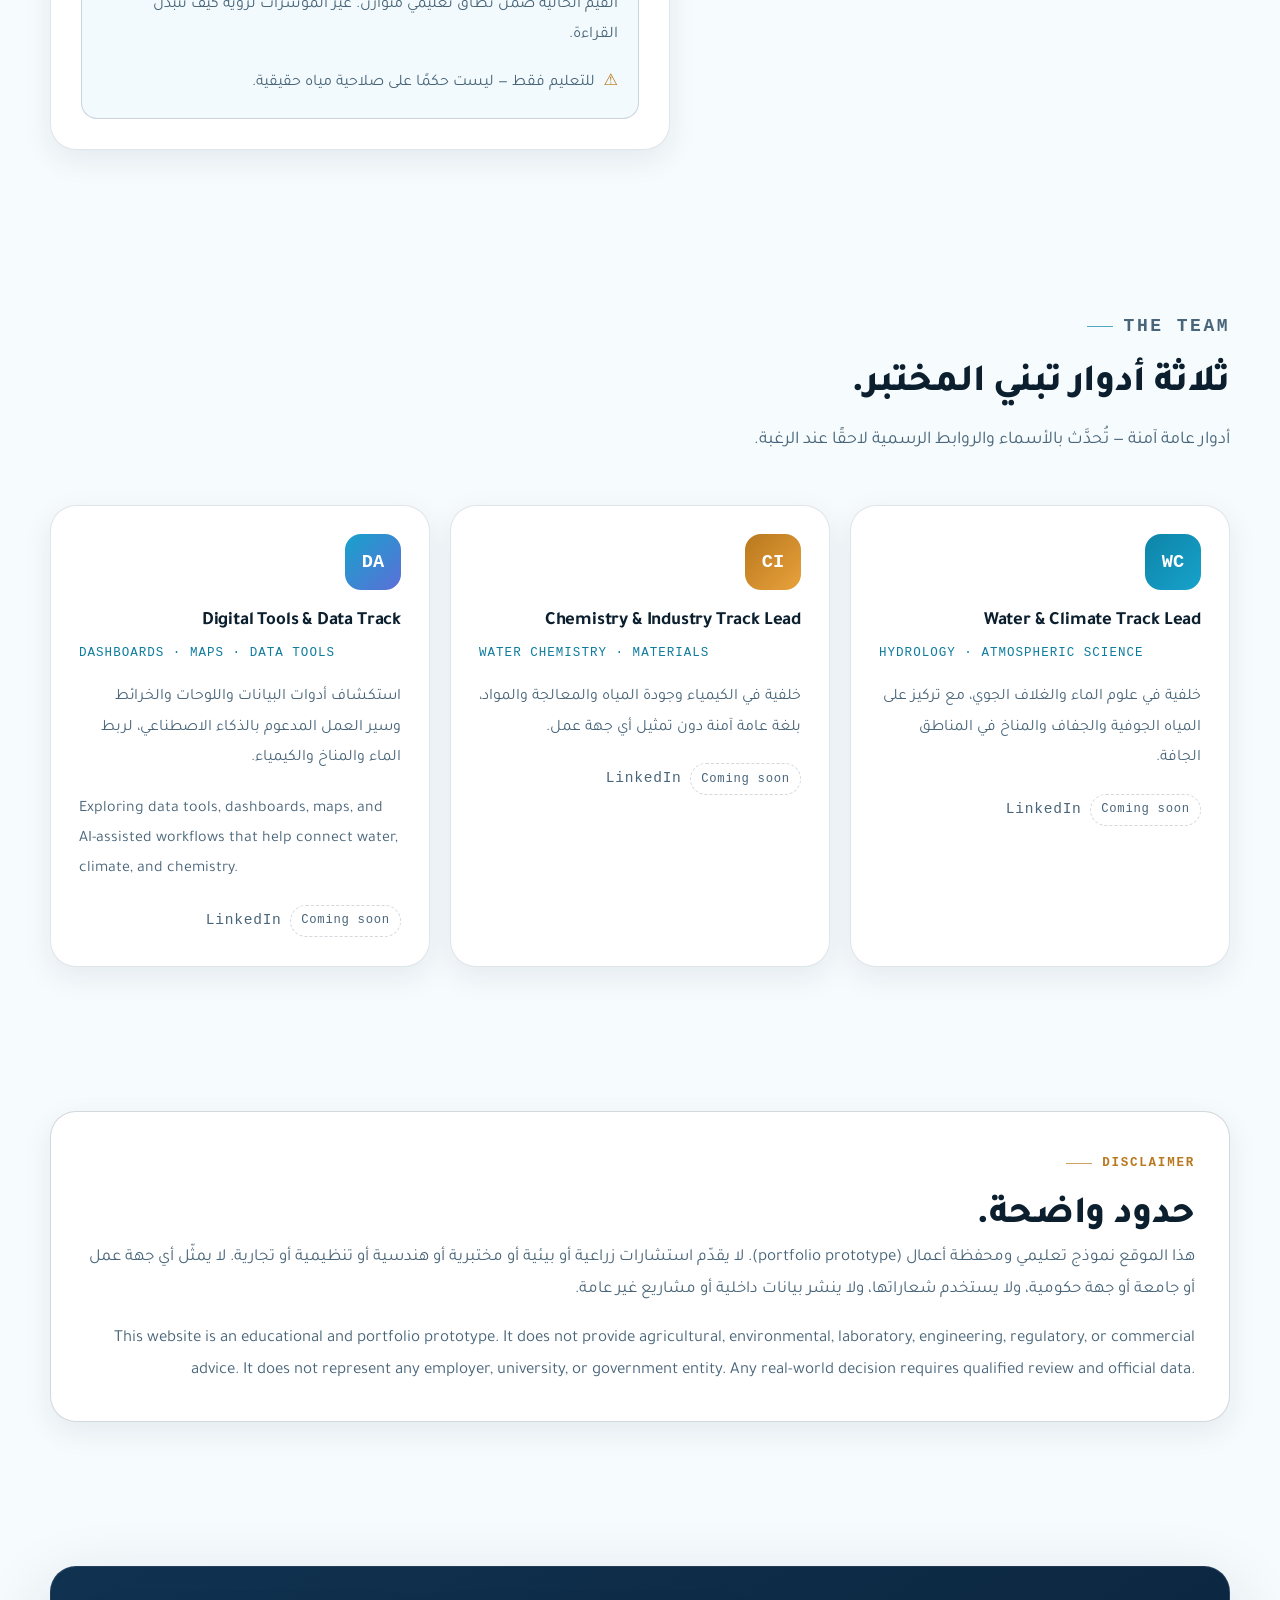
==== commit f22ec1c0: "Update contact emails" ====
--- a/index.html
+++ b/index.html
@@ -460,13 +460,23 @@
 
 /* ---------- Contact ---------- */
 .contact-card{
-  padding:42px;display:flex;align-items:center;justify-content:space-between;gap:28px;flex-wrap:wrap;
+  padding:42px;display:flex;align-items:flex-start;justify-content:space-between;gap:28px;flex-wrap:wrap;
   border:1px solid rgba(255,255,255,.10);border-radius:var(--radius-lg);
   background:linear-gradient(150deg,#103251,#0a2138);color:var(--ink-invert);box-shadow:var(--shadow);
 }
 .contact-card h2{margin-bottom:.7rem;color:var(--ink-invert)}
 .contact-card p{color:var(--muted-invert);max-width:46ch}
-.contact-actions{display:flex;gap:.8rem;flex-wrap:wrap}
+.contact-actions{display:grid;grid-template-columns:repeat(2,minmax(230px,1fr));gap:.85rem;flex:1;min-width:min(100%,520px)}
+.contact-pill{
+  display:flex;flex-direction:column;gap:.35rem;padding:1rem 1.05rem;border-radius:18px;
+  border:1px solid rgba(255,255,255,.18);background:rgba(255,255,255,.075);
+  color:var(--ink-invert);text-decoration:none;box-shadow:0 14px 34px rgba(0,0,0,.18);
+  transition:transform .2s ease,border-color .2s ease,background .2s ease;
+}
+.contact-pill:hover{transform:translateY(-2px);border-color:var(--aqua-soft);background:rgba(255,255,255,.12)}
+.contact-pill span{font-weight:700;color:var(--ink-invert);line-height:1.6}
+.contact-pill strong{direction:ltr;unicode-bidi:embed;text-align:left;font-family:var(--mono);font-size:.86rem;color:var(--aqua-soft);letter-spacing:.01em}
+.contact-actions .button.ghost{justify-self:start}
 .contact-card .button.ghost{border-color:rgba(255,255,255,.28);color:var(--ink-invert);background:rgba(255,255,255,.08)}
 .contact-card .button.ghost:hover{background:rgba(255,255,255,.16);border-color:var(--aqua-soft)}
 
@@ -509,6 +519,8 @@
   .console{padding:20px}
   .channel{grid-template-columns:70px 1fr auto;gap:10px}
   .contact-card{flex-direction:column;align-items:flex-start;padding:30px}
+
+  .contact-actions{grid-template-columns:1fr;min-width:100%}
   .footer-grid{flex-direction:column}
   .footer-meta{text-align:start}
 }
@@ -1560,12 +1572,25 @@
           <div>
             <p class="eyebrow">Contact</p>
             <h2>تواصل مع المختبر.</h2>
-            <p>للتواصل أو الأسئلة التعليمية حول الماء والمناخ والكيمياء والبيانات، راسلنا عبر البريد أدناه.</p>
+            <p>للتواصل أو الأسئلة التعليمية والمهنية، اختر البريد الأقرب لموضوعك.</p>
           </div>
-          <div class="contact-actions">
-            <a class="button primary" href="mailto:renadsuf2002@gmail.com">renadsuf2002@gmail.com</a>
-            <a class="button primary" href="mailto:yarasuf2001@gmail.com">yarasuf2001@gmail.com</a>
-            <a class="button primary" href="mailto:wejdanphy99@gmail.com">wejdanphy99@gmail.com</a>
+          <div class="contact-actions" aria-label="مسارات التواصل">
+            <a class="contact-pill" href="mailto:jumanajuh@gmail.com">
+              <span>العقود • المسؤوليات • حماية الموقف • صياغة آمنة</span>
+              <strong>jumanajuh@gmail.com</strong>
+            </a>
+            <a class="contact-pill" href="mailto:renadsuf2002@gmail.com">
+              <span>الماء • المناخ • الخرائط • القياسات البيئية</span>
+              <strong>renadsuf2002@gmail.com</strong>
+            </a>
+            <a class="contact-pill" href="mailto:yarasuf2001@gmail.com">
+              <span>المختبر • الجودة • القياسات • التحليل</span>
+              <strong>yarasuf2001@gmail.com</strong>
+            </a>
+            <a class="contact-pill" href="mailto:wejdanphy99@gmail.com">
+              <span>البنية • الخواص • الاختبار • الفشل الصناعي</span>
+              <strong>wejdanphy99@gmail.com</strong>
+            </a>
             <a class="button ghost" href="#top">العودة للأعلى</a>
           </div>
         </div>
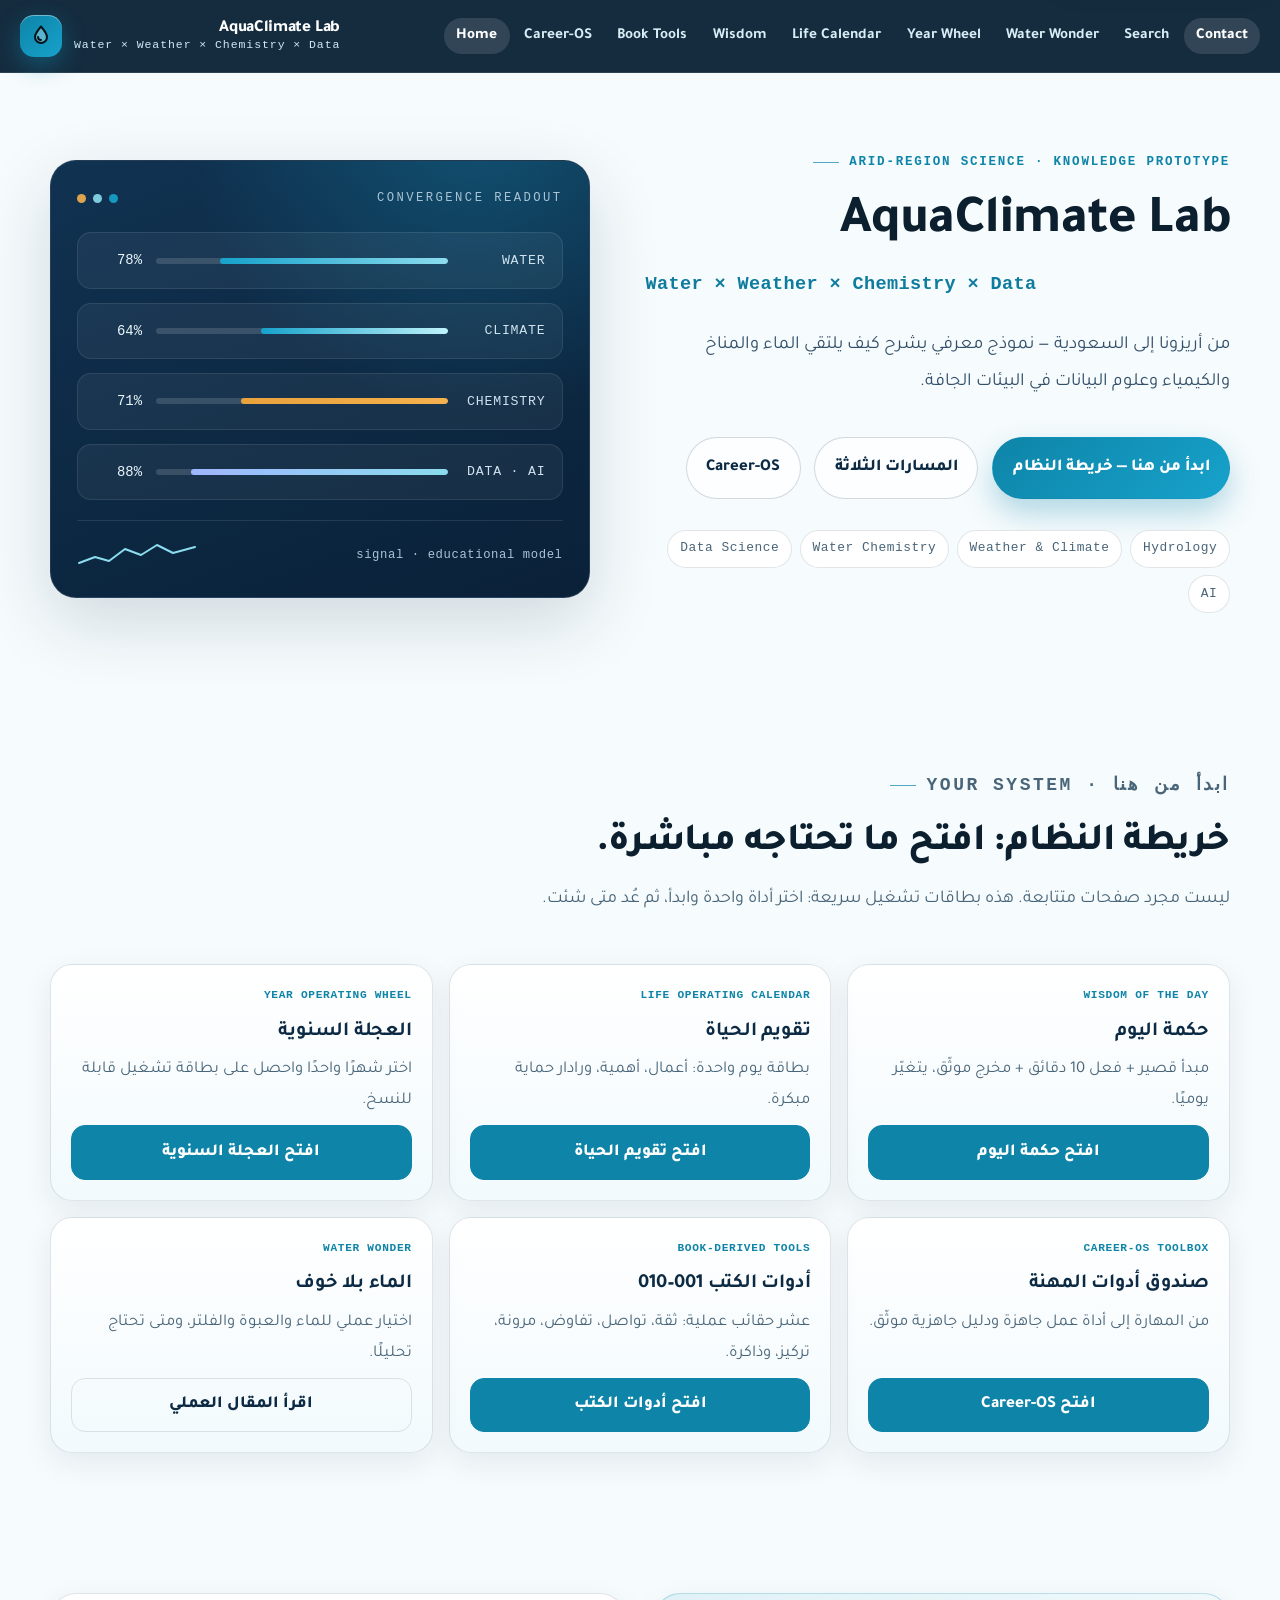
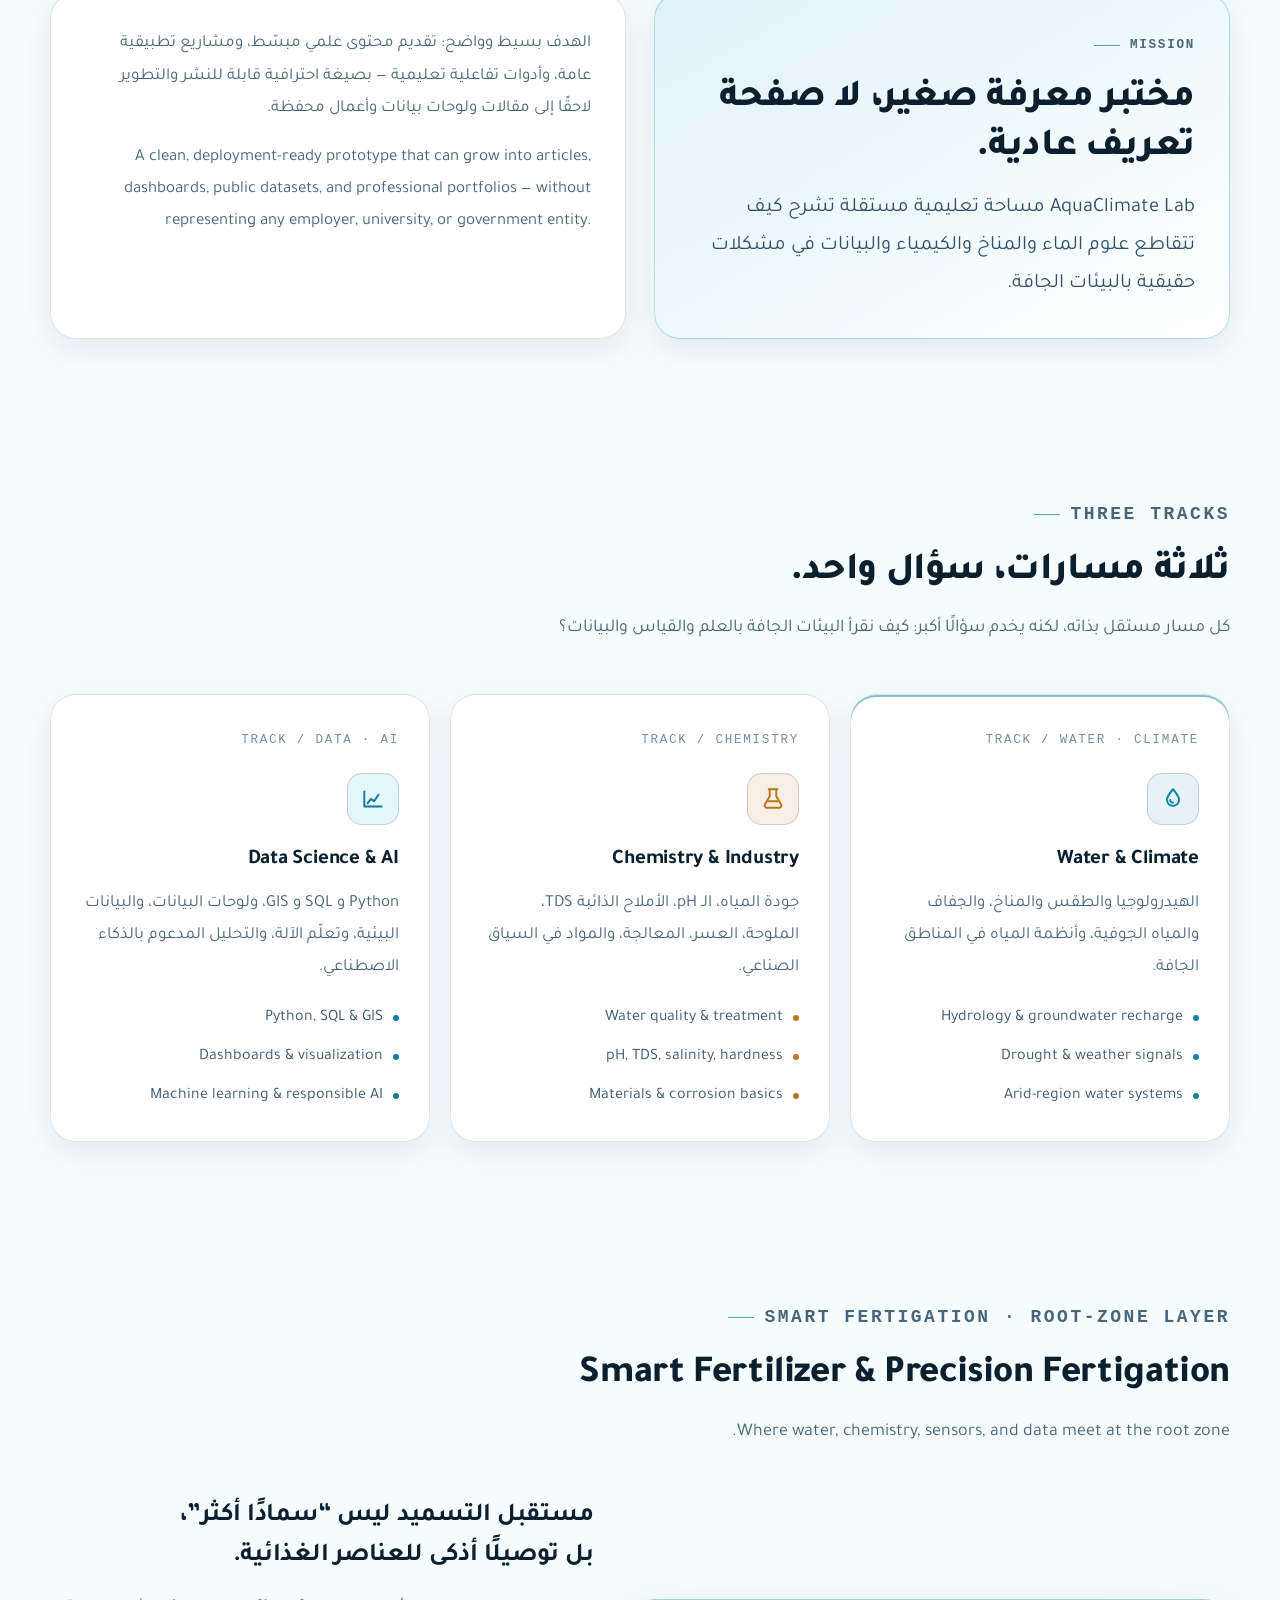
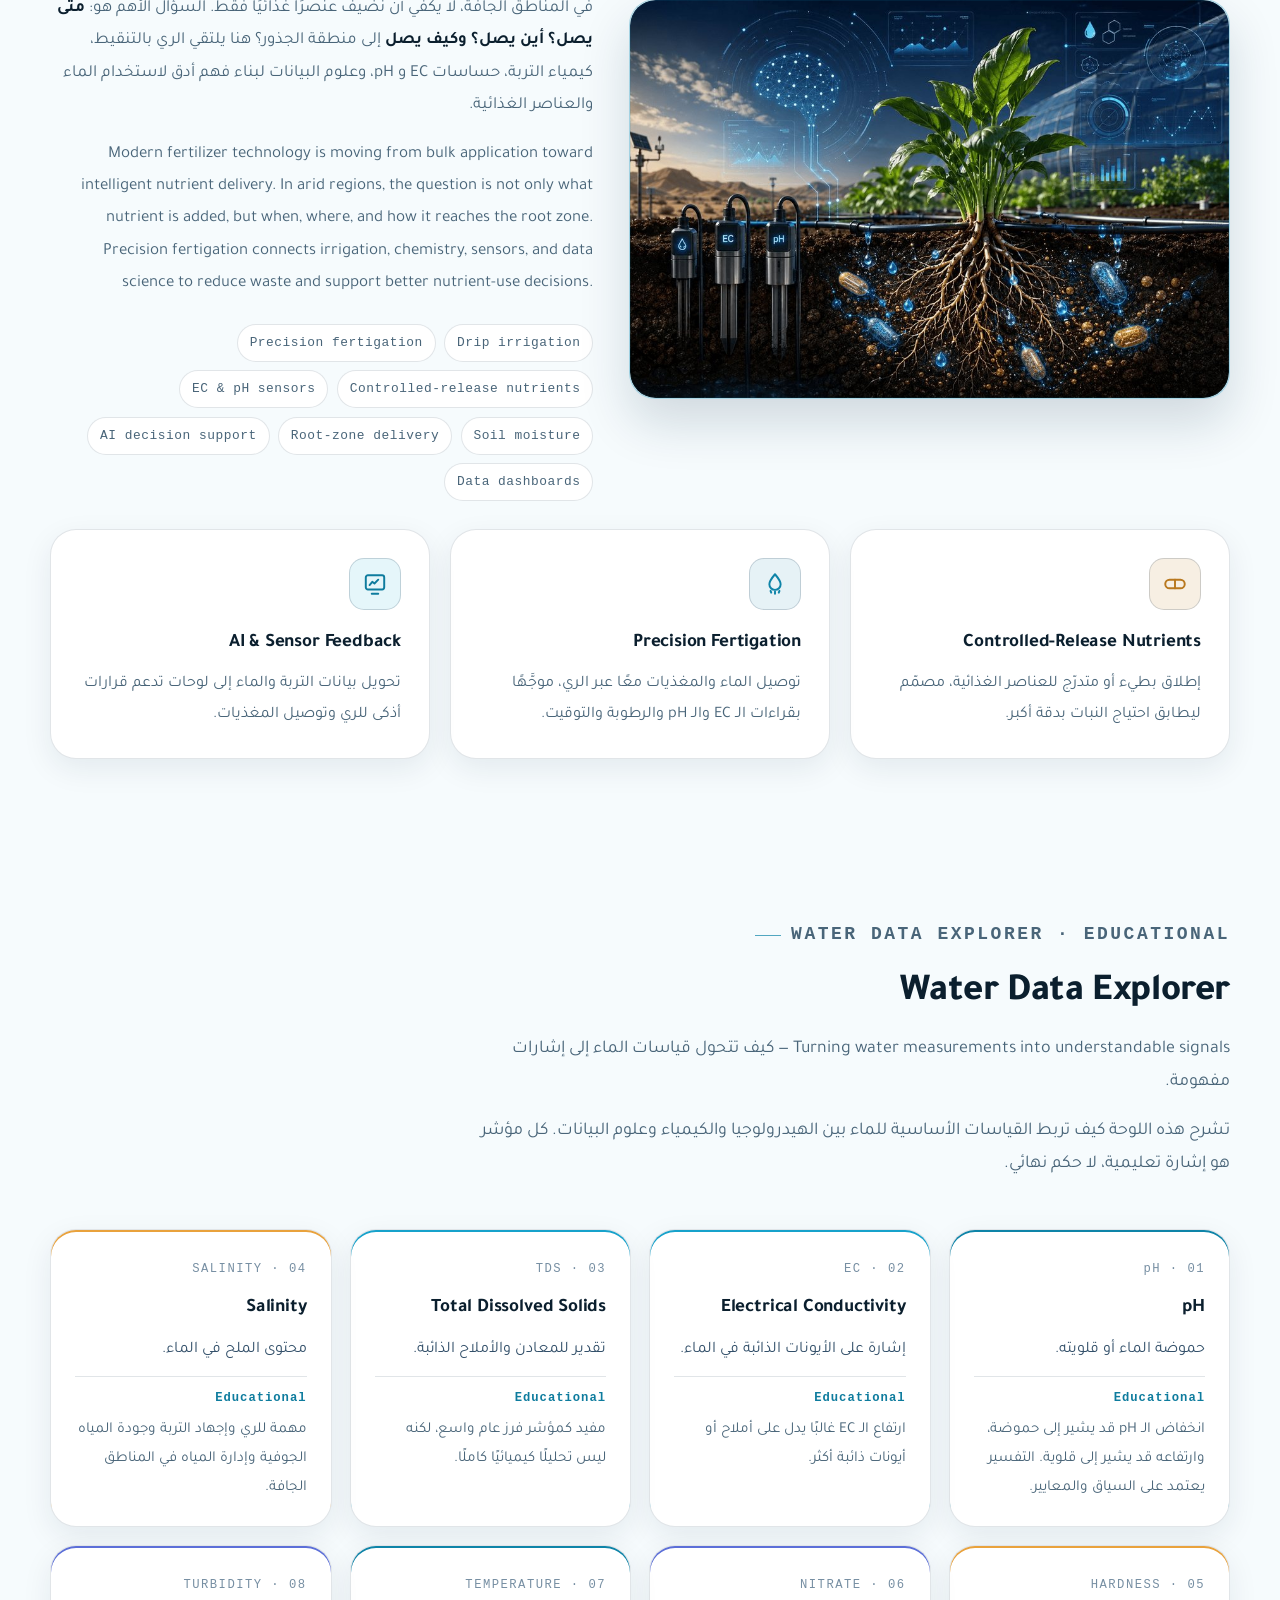
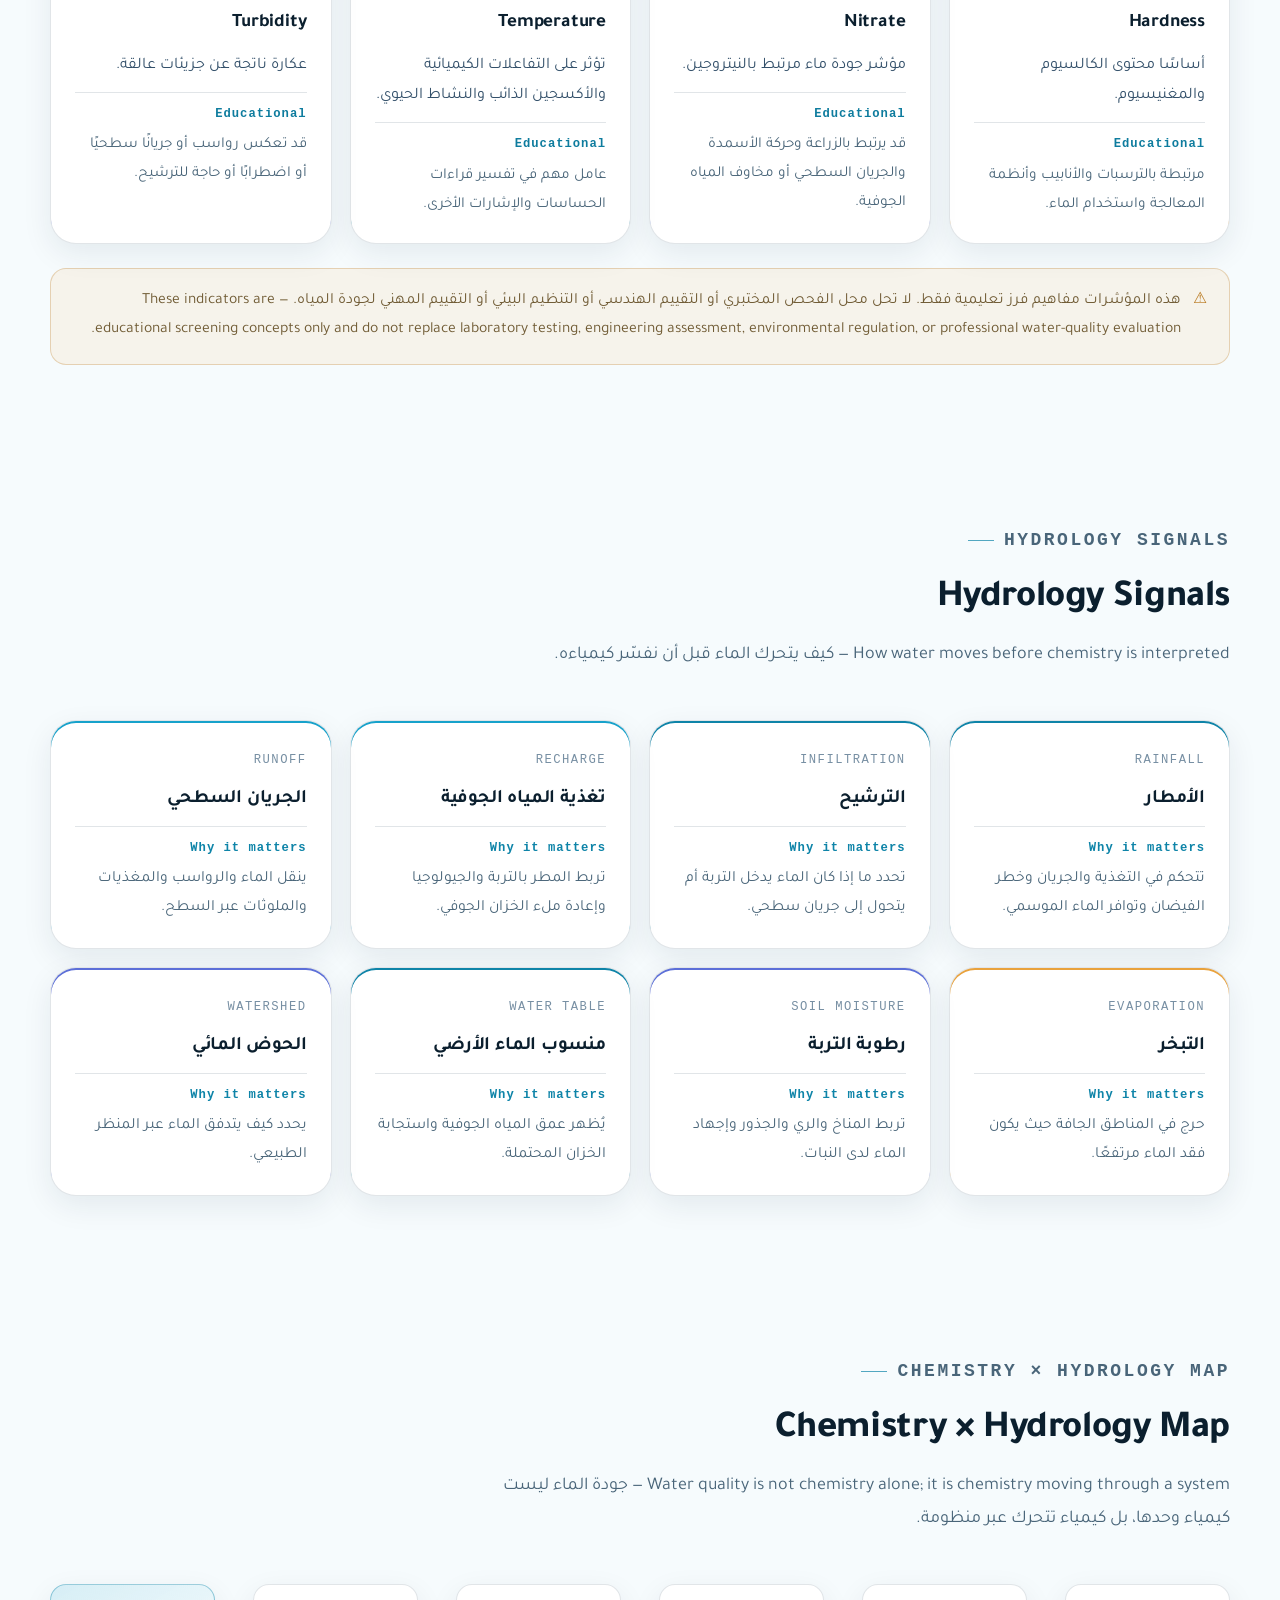
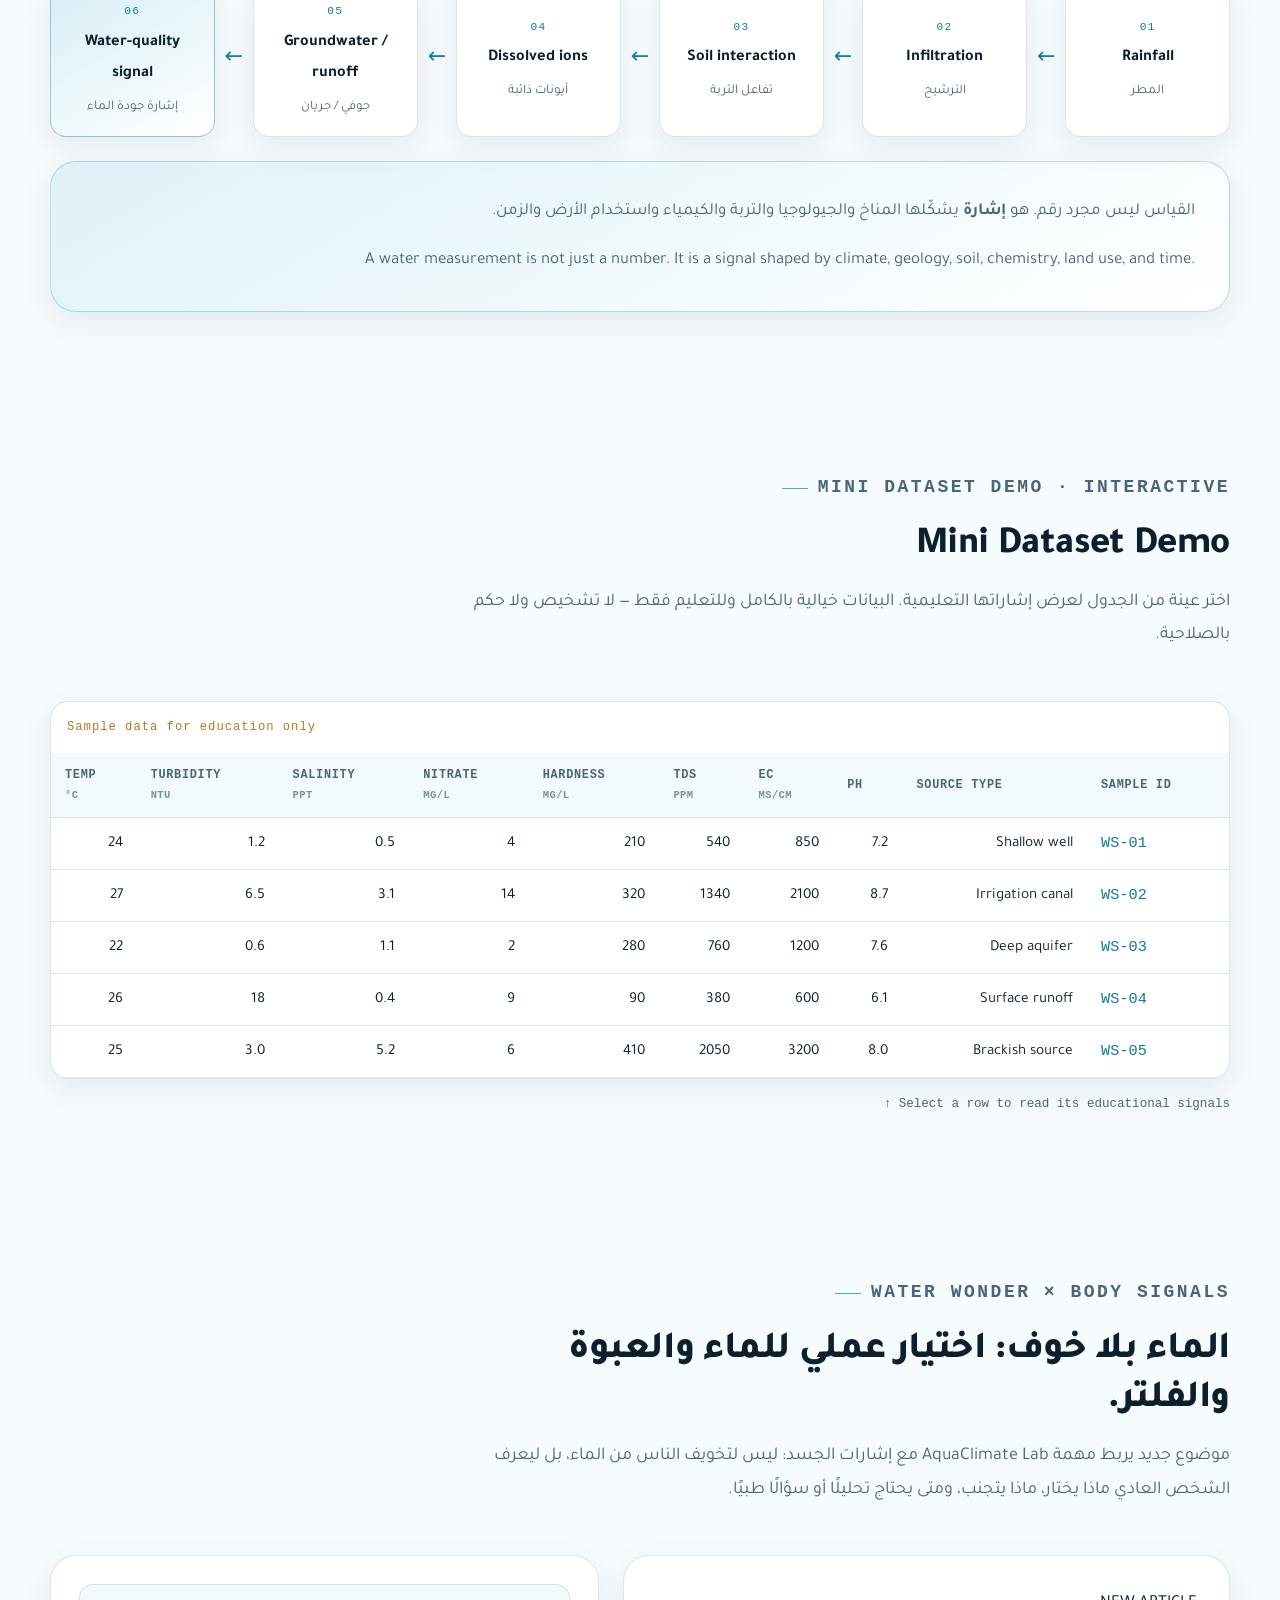
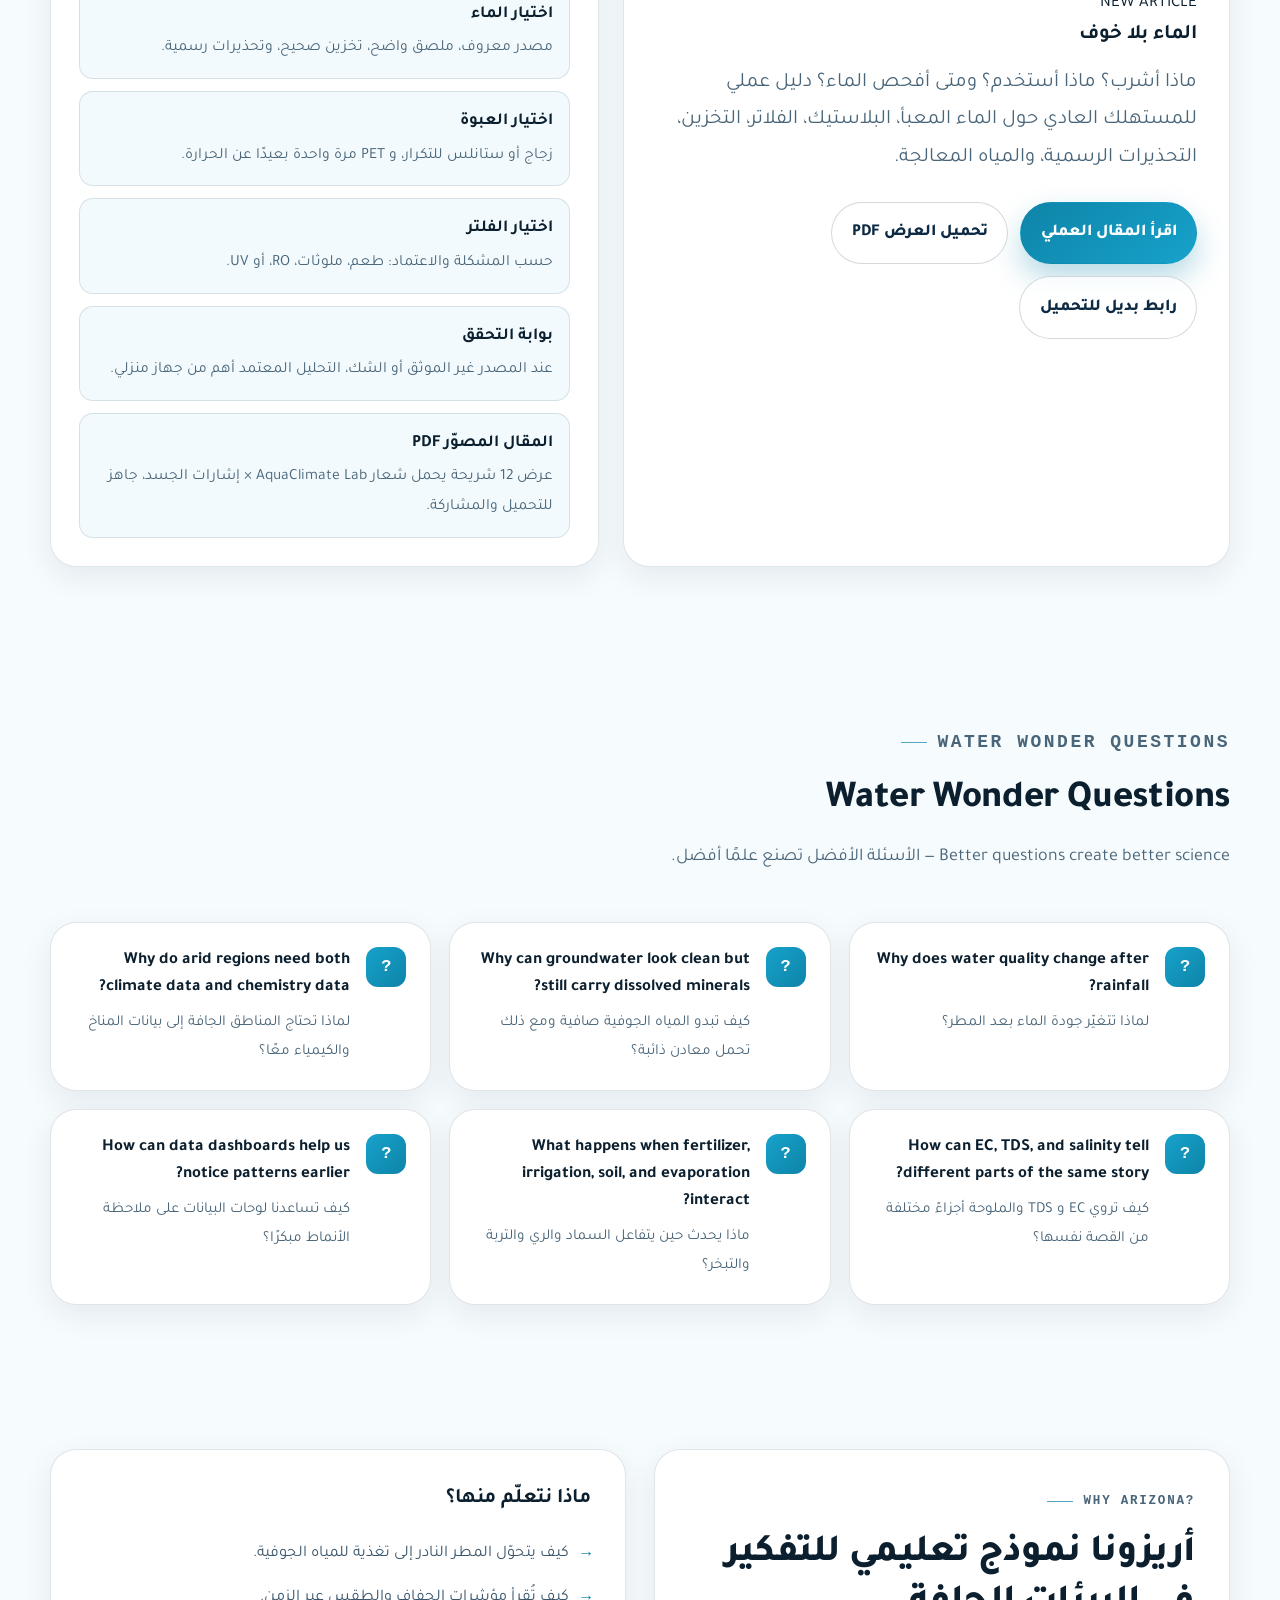
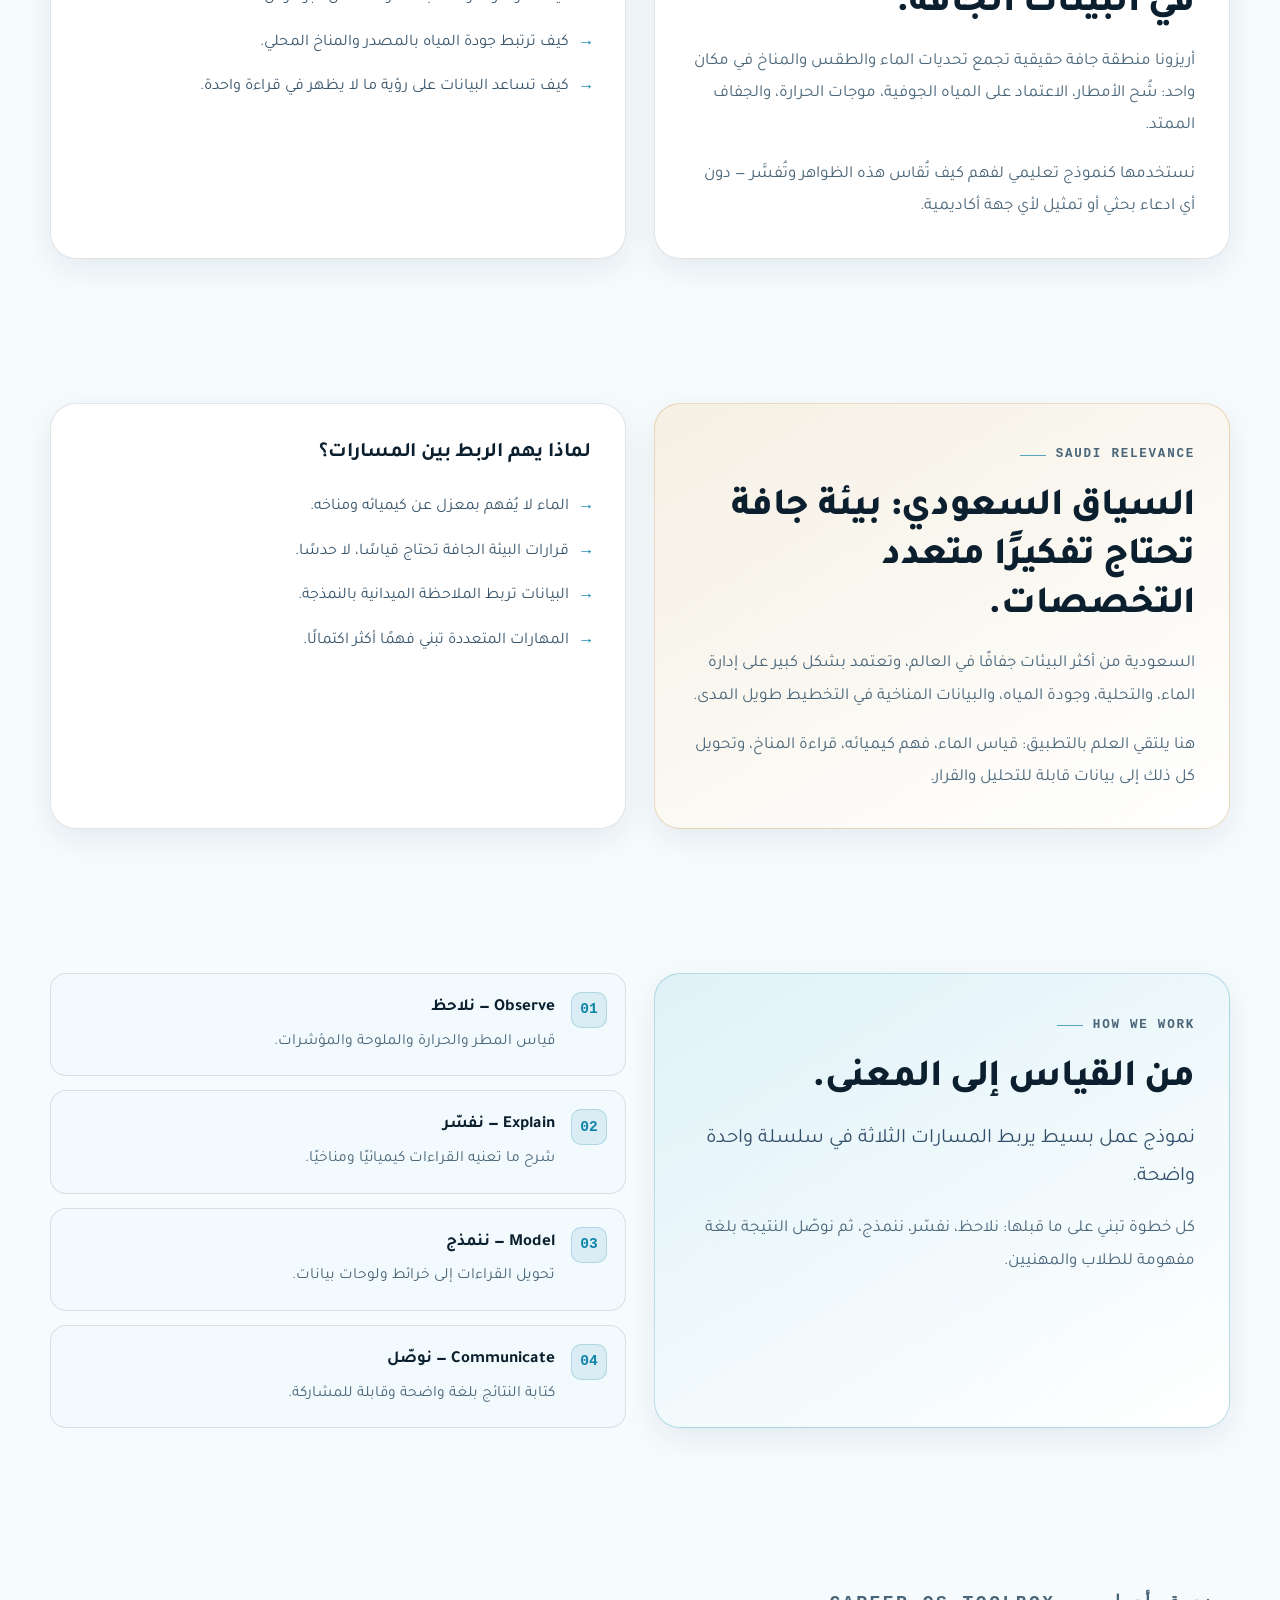
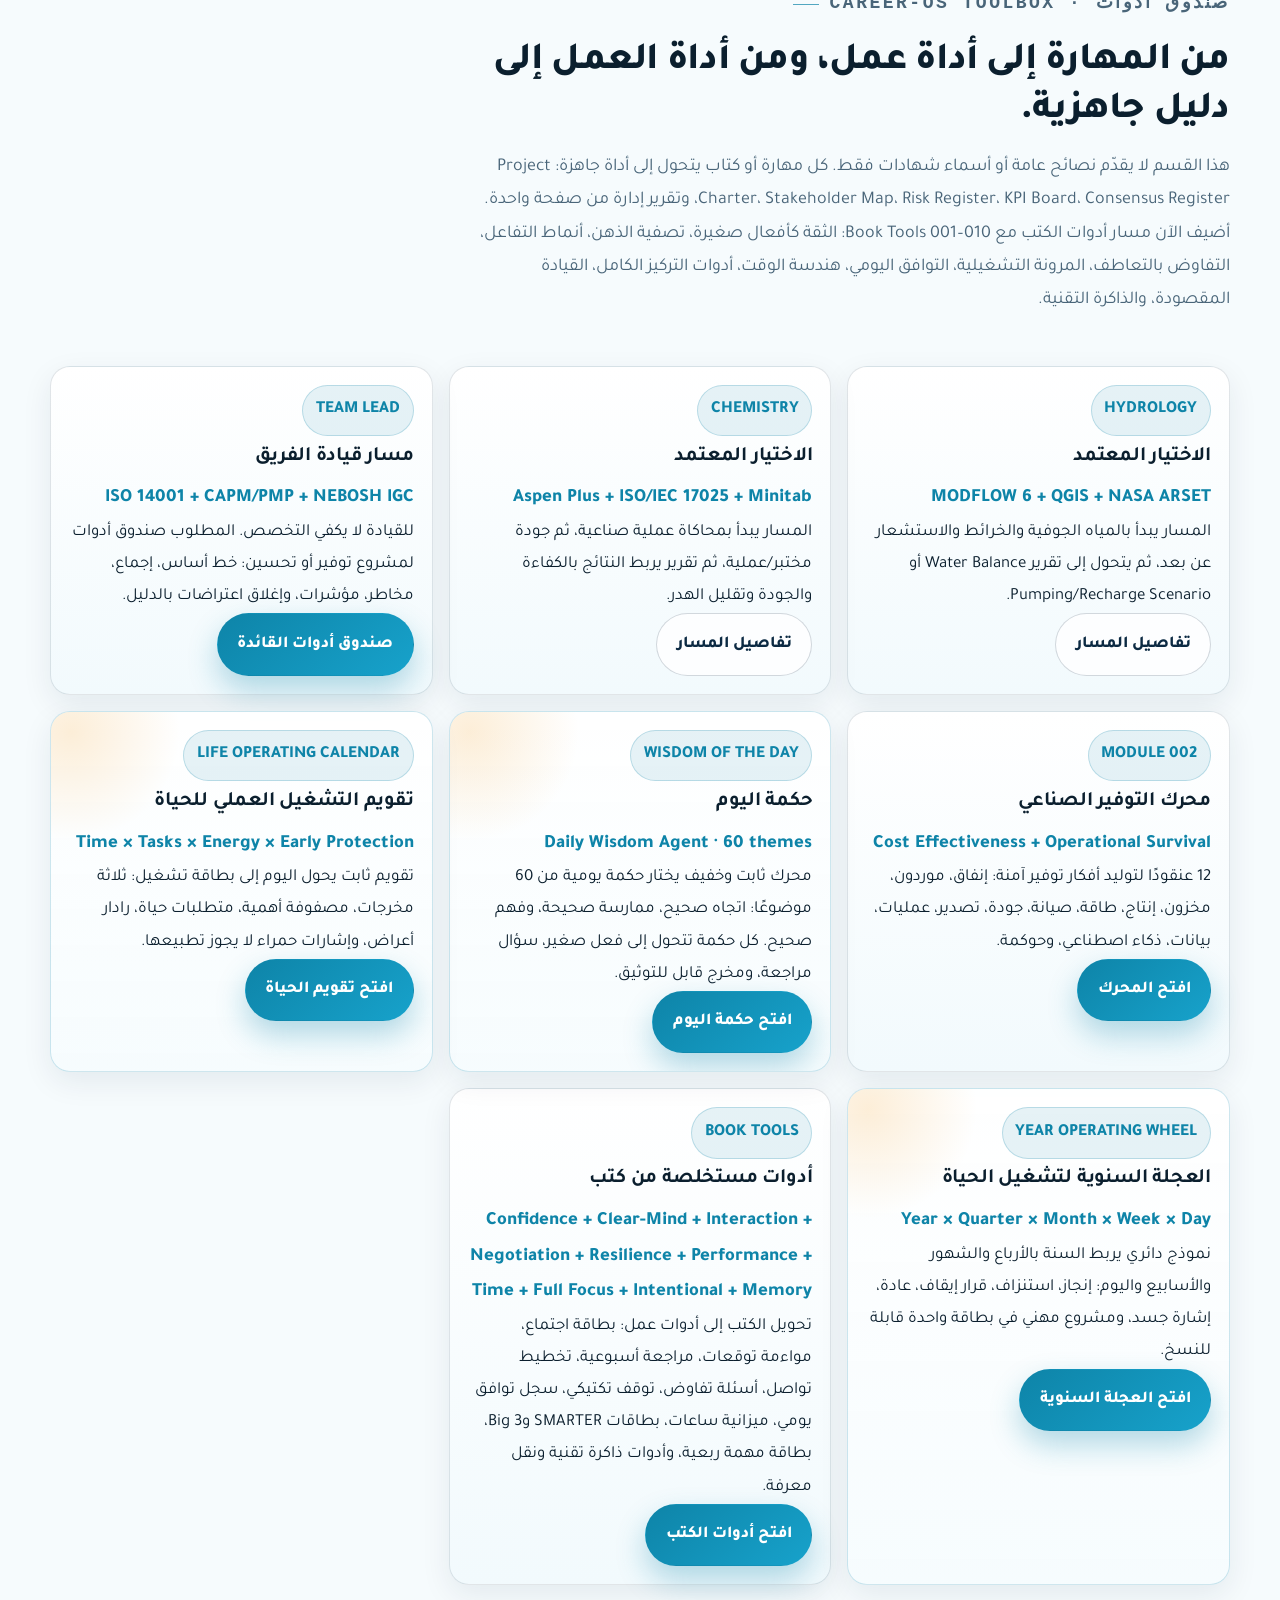
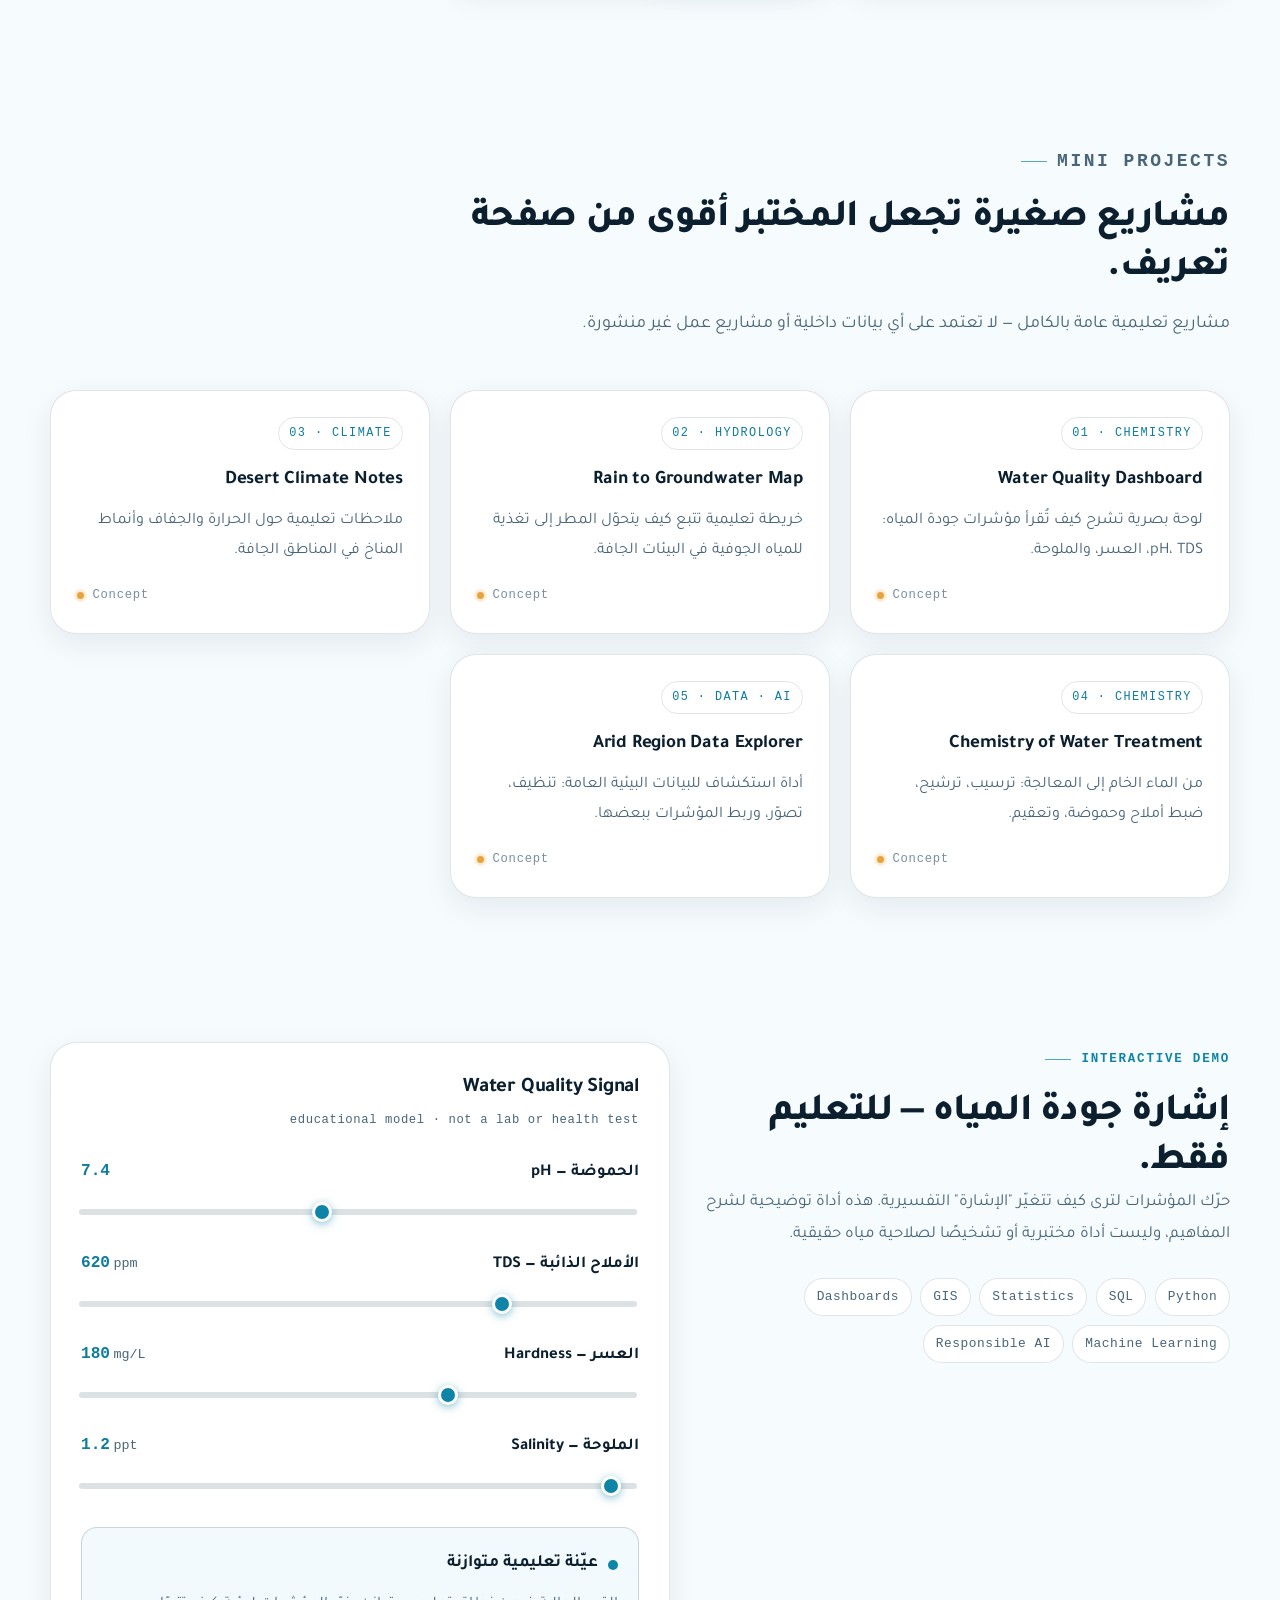
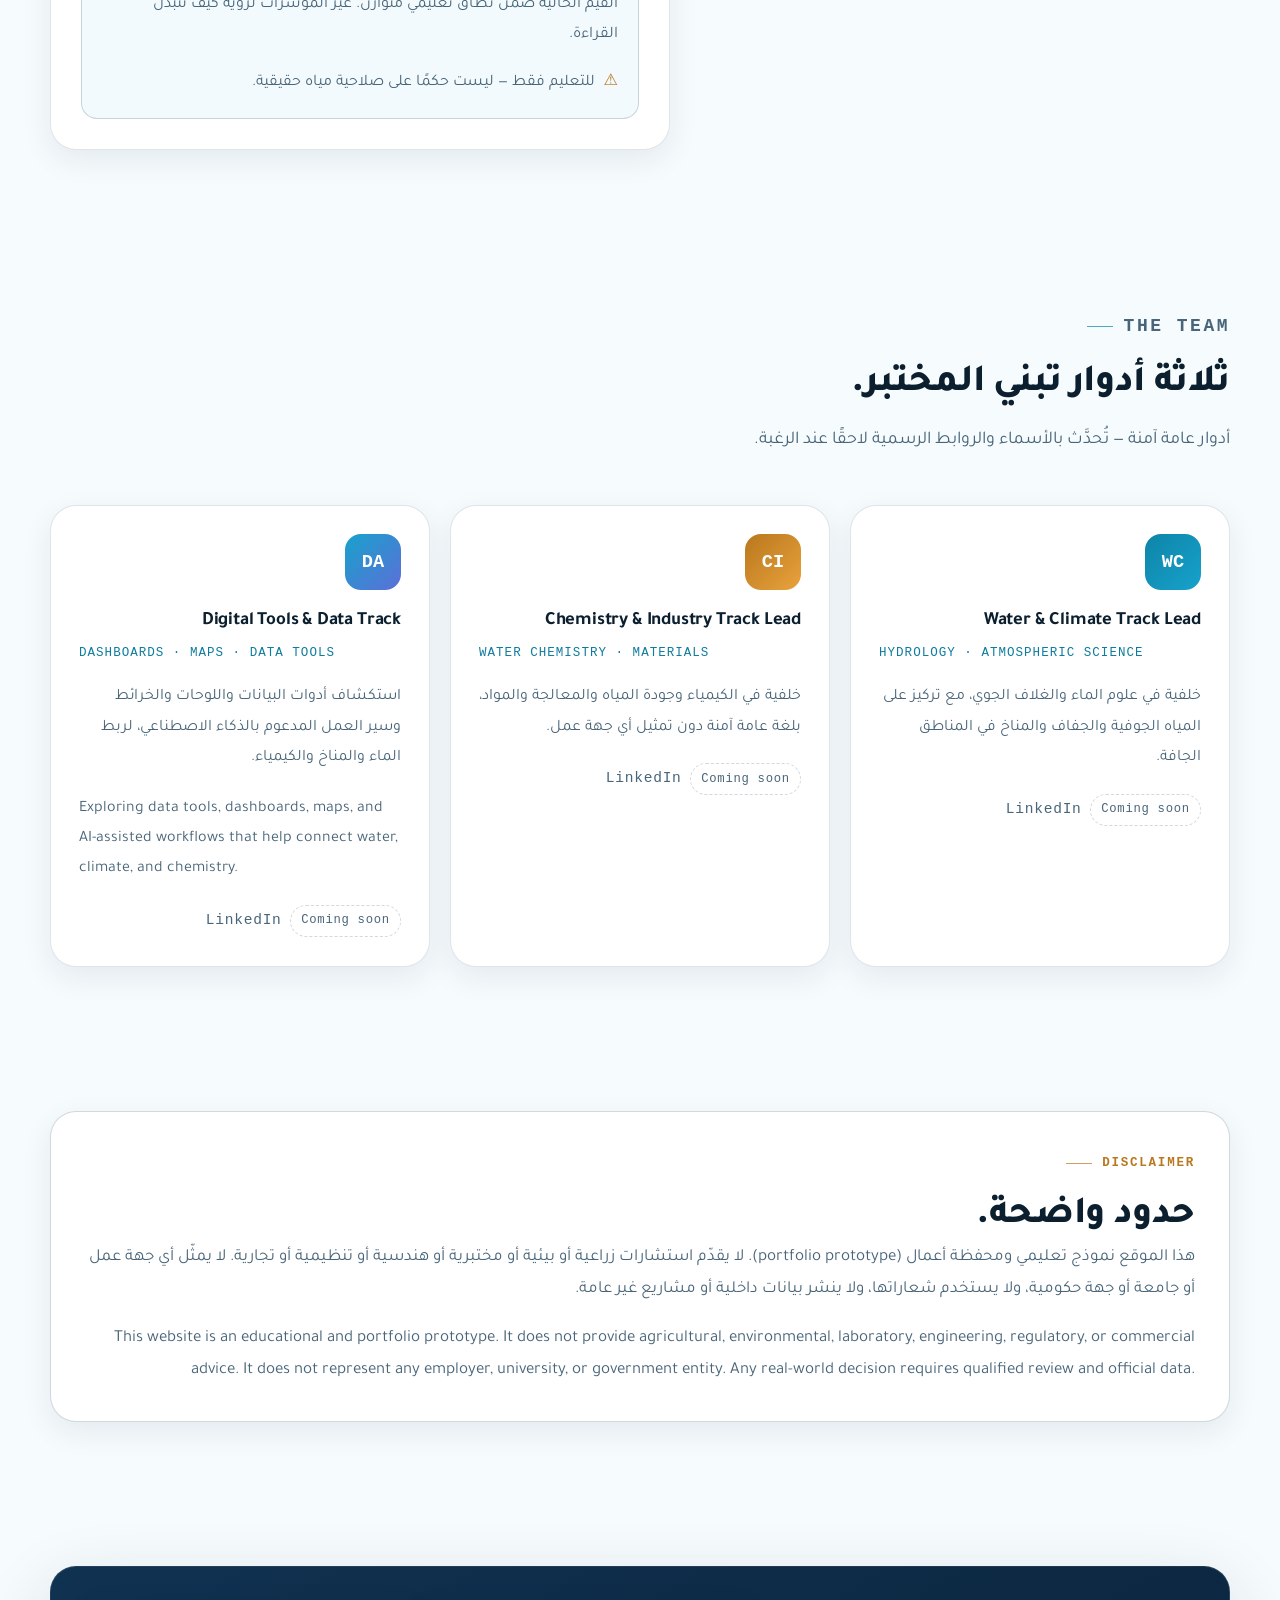
==== commit da328eae: "Fix contact card backgrounds" ====
--- a/index.html
+++ b/index.html
@@ -468,14 +468,22 @@
 .contact-card p{color:var(--muted-invert);max-width:46ch}
 .contact-actions{display:grid;grid-template-columns:repeat(2,minmax(230px,1fr));gap:.85rem;flex:1;min-width:min(100%,520px)}
 .contact-pill{
-  display:flex;flex-direction:column;gap:.35rem;padding:1rem 1.05rem;border-radius:18px;
-  border:1px solid rgba(255,255,255,.18);background:rgba(255,255,255,.075);
-  color:var(--ink-invert);text-decoration:none;box-shadow:0 14px 34px rgba(0,0,0,.18);
-  transition:transform .2s ease,border-color .2s ease,background .2s ease;
-}
-.contact-pill:hover{transform:translateY(-2px);border-color:var(--aqua-soft);background:rgba(255,255,255,.12)}
-.contact-pill span{font-weight:700;color:var(--ink-invert);line-height:1.6}
-.contact-pill strong{direction:ltr;unicode-bidi:embed;text-align:left;font-family:var(--mono);font-size:.86rem;color:var(--aqua-soft);letter-spacing:.01em}
+  position:relative;overflow:hidden;isolation:isolate;min-height:134px;
+  display:flex;flex-direction:column;justify-content:flex-end;gap:.38rem;padding:1.05rem 1.15rem;border-radius:20px;
+  border:1px solid rgba(255,255,255,.24);
+  background-color:rgba(255,255,255,.075);background-size:cover;background-position:center;
+  color:var(--ink-invert);text-decoration:none;box-shadow:0 18px 42px rgba(0,0,0,.25);
+  transition:transform .2s ease,border-color .2s ease,box-shadow .2s ease,filter .2s ease;
+}
+.contact-pill::before{content:"";position:absolute;inset:0;z-index:-1;background:linear-gradient(135deg,rgba(6,24,38,.38),rgba(3,17,29,.82));}
+.contact-pill::after{content:"";position:absolute;inset:0;z-index:-1;background:radial-gradient(circle at 18% 18%,rgba(139,220,238,.18),transparent 38%),linear-gradient(0deg,rgba(0,0,0,.34),rgba(0,0,0,.04));}
+.contact-pill--protection{background-image:url('/assets/img/contact/contact-protection.png')}
+.contact-pill--water{background-image:url('/assets/img/contact/contact-water.png')}
+.contact-pill--lab{background-image:url('/assets/img/contact/contact-lab.png')}
+.contact-pill--materials{background-image:url('/assets/img/contact/contact-materials.png')}
+.contact-pill:hover{transform:translateY(-3px);border-color:var(--aqua-soft);box-shadow:0 24px 58px rgba(0,0,0,.34);filter:saturate(1.08)}
+.contact-pill span{font-weight:800;color:var(--ink-invert);line-height:1.55;text-shadow:0 2px 14px rgba(0,0,0,.86)}
+.contact-pill strong{direction:ltr;unicode-bidi:embed;text-align:left;font-family:var(--mono);font-size:.86rem;color:#9feeff;letter-spacing:.01em;text-shadow:0 2px 14px rgba(0,0,0,.9)}
 .contact-actions .button.ghost{justify-self:start}
 .contact-card .button.ghost{border-color:rgba(255,255,255,.28);color:var(--ink-invert);background:rgba(255,255,255,.08)}
 .contact-card .button.ghost:hover{background:rgba(255,255,255,.16);border-color:var(--aqua-soft)}
@@ -1575,19 +1583,19 @@
             <p>للتواصل أو الأسئلة التعليمية والمهنية، اختر البريد الأقرب لموضوعك.</p>
           </div>
           <div class="contact-actions" aria-label="مسارات التواصل">
-            <a class="contact-pill" href="mailto:jumanajuh@gmail.com">
+            <a class="contact-pill contact-pill--protection" href="mailto:jumanajuh@gmail.com">
               <span>العقود • المسؤوليات • حماية الموقف • صياغة آمنة</span>
               <strong>jumanajuh@gmail.com</strong>
             </a>
-            <a class="contact-pill" href="mailto:renadsuf2002@gmail.com">
+            <a class="contact-pill contact-pill--water" href="mailto:renadsuf2002@gmail.com">
               <span>الماء • المناخ • الخرائط • القياسات البيئية</span>
               <strong>renadsuf2002@gmail.com</strong>
             </a>
-            <a class="contact-pill" href="mailto:yarasuf2001@gmail.com">
+            <a class="contact-pill contact-pill--lab" href="mailto:yarasuf2001@gmail.com">
               <span>المختبر • الجودة • القياسات • التحليل</span>
               <strong>yarasuf2001@gmail.com</strong>
             </a>
-            <a class="contact-pill" href="mailto:wejdanphy99@gmail.com">
+            <a class="contact-pill contact-pill--materials" href="mailto:wejdanphy99@gmail.com">
               <span>البنية • الخواص • الاختبار • الفشل الصناعي</span>
               <strong>wejdanphy99@gmail.com</strong>
             </a>
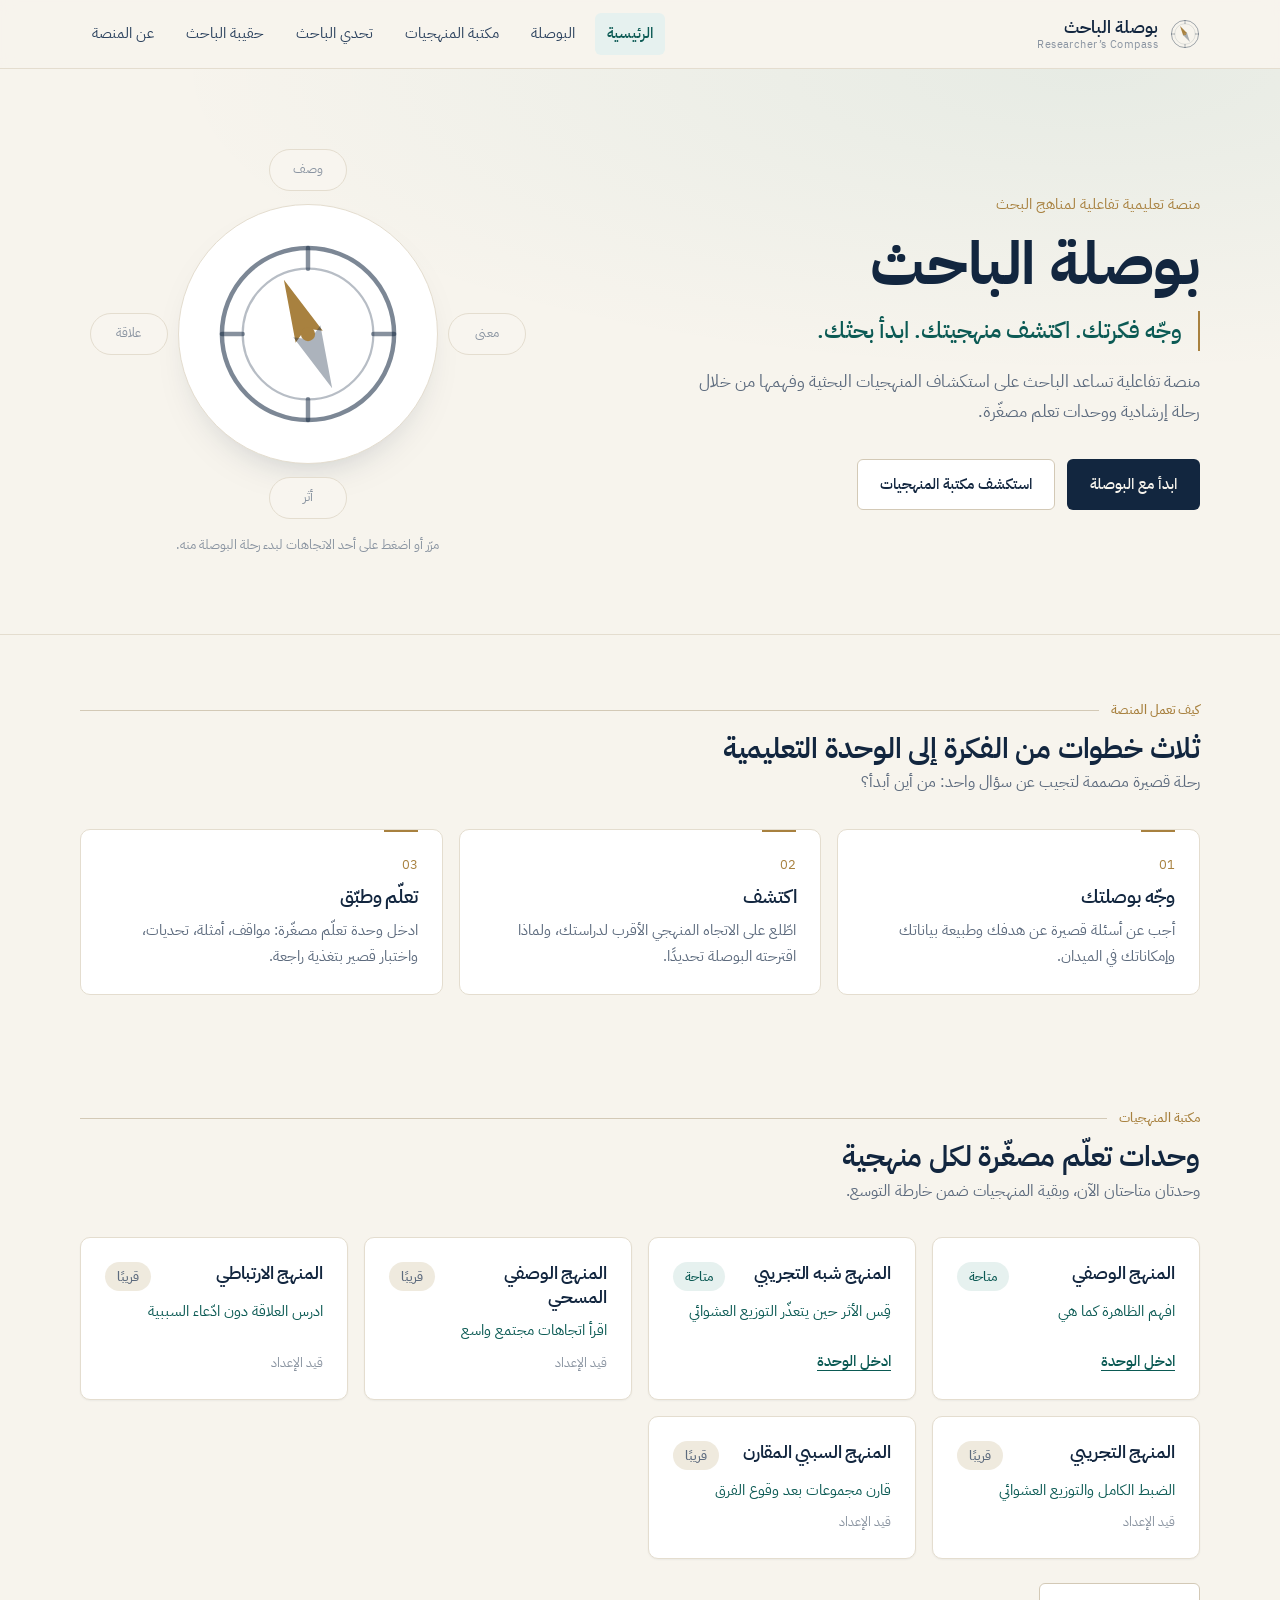
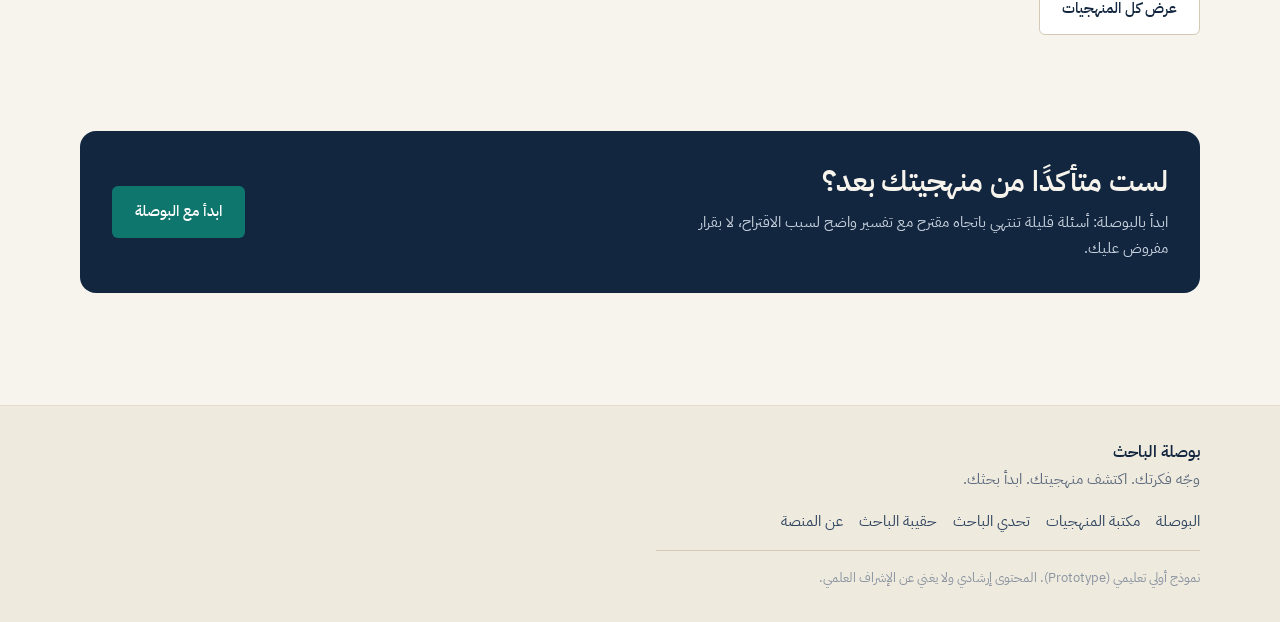
==== commit fa0dd056: "Add files via upload" ====
--- a/index.html
+++ b/index.html
@@ -1,1830 +1,2301 @@
 <!doctype html>
 <html lang="ar" dir="rtl">
-<head>
-  <!-- Fixed build: critical CSS and JS are embedded to prevent unstyled deployment on Vercel. -->
-  <meta charset="utf-8" />
-  <meta name="viewport" content="width=device-width, initial-scale=1" />
-
-  <title>AquaClimate Lab — Water × Weather × Chemistry × Data for Arid Regions</title>
-  <meta name="description" content="AquaClimate Lab is an independent educational prototype connecting water data, hydrology, water chemistry, smart fertigation, body signals, Career-OS Toolbox, practical water choices, filters, bottled water labels, and data dashboards for arid regions." />
-  <meta name="keywords" content="hydrology, atmospheric science, climate, drought, groundwater, water quality, chemistry, pH, TDS, salinity, data science, AI, GIS, precision fertigation, smart fertilizer, water data, hydrology, water chemistry, body signals, career development, MODFLOW 6, Aspen Plus, Career Evidence Portfolio, leadership toolbox, bottled water labels, water filters, plastics, data dashboards, educational water-quality indicators, arid regions, Arizona, Saudi Arabia" />
-  <meta name="author" content="AquaClimate Lab" />
-  <meta name="robots" content="index, follow" />
-  <link rel="canonical" href="https://aquaclimatelab.com/" />
-  <meta name="theme-color" content="#0C2A43" />
-
-  <!-- Open Graph -->
-  <meta property="og:type" content="website" />
-  <meta property="og:site_name" content="AquaClimate Lab" />
-  <meta property="og:title" content="AquaClimate Lab — Water × Weather × Chemistry × Data" />
-  <meta property="og:description" content="A knowledge prototype for understanding water, climate, chemistry, data, and precision fertigation in arid regions — from Arizona to Saudi Arabia." />
-  <meta property="og:url" content="https://aquaclimatelab.com/" />
-  <meta property="og:locale" content="ar_SA" />
-  <meta property="og:locale:alternate" content="en_US" />
-  <meta property="og:image" content="https://aquaclimatelab.com/assets/img/og-image.png" />
-  <meta property="og:image:width" content="1200" />
-  <meta property="og:image:height" content="630" />
-  <meta property="og:image:alt" content="AquaClimate Lab — Water, Weather, Chemistry, and Data for arid regions" />
-
-  <!-- Twitter -->
-  <meta name="twitter:card" content="summary_large_image" />
-  <meta name="twitter:title" content="AquaClimate Lab — Water × Weather × Chemistry × Data" />
-  <meta name="twitter:description" content="A knowledge prototype for understanding water, climate, chemistry, data, and precision fertigation in arid regions." />
-  <meta name="twitter:image" content="https://aquaclimatelab.com/assets/img/og-image.png" />
-  <meta name="twitter:image:alt" content="AquaClimate Lab cover" />
-
-  <link rel="icon" href="/assets/img/favicon.svg" type="image/svg+xml" />
-  <link rel="apple-touch-icon" href="/assets/img/favicon.svg" />
-  <link rel="manifest" href="/manifest.webmanifest" />
-  <link rel="preconnect" href="https://fonts.googleapis.com" />
-  <link rel="preconnect" href="https://fonts.gstatic.com" crossorigin />
-  <link rel="stylesheet" href="https://fonts.googleapis.com/css2?family=Tajawal:wght@400;500;700;800&display=swap" />
-  <style>
-/* ============================================================
-   AquaClimate Lab — Water × Weather × Chemistry × Data
-   Light "bright lab" theme — ice-white, calm, premium.
-   Static, dependency-free. RTL / Arabic-first.
-   ============================================================ */
-
-:root{
-  /* Base — ice white / soft blue */
-  --bg:#F2FAFD;          /* ice-white page */
-  --bg-2:#E4F1F8;        /* deeper ice for gradients */
-  --surface:#FFFFFF;     /* card surface */
-  --surface-2:#F6FCFE;   /* subtle alt surface */
-  --glass:rgba(255,255,255,.7);
-
-  /* Strong navy (header / footer / console / contact) */
-  --navy:#0C2A43;
-  --navy-2:#0A2236;
-
-  /* Accents */
-  --water:#0E84A8;       /* deep aqua — text/icon safe on white */
-  --water-bright:#17A2CB;/* brighter aqua for fills */
-  --cyan:#2BB6D4;        /* soft cyan accent */
-  --cyan-deep:#0E7C9E;   /* cyan text-safe */
-  --aqua-soft:#8BDCEE;
-  --amber:#B9781E;       /* deepened amber — text safe */
-  --amber-bright:#E9A23C;
-  --amber-soft:#F4B14D;
-  --violet:#5C6FD8;      /* data accent, text safe */
-
-  /* Text on light */
-  --ink:#0C2231;         /* near-navy body text */
-  --muted:#496579;       /* secondary */
-  --faint:#778FA3;       /* tertiary */
-
-  /* Text on navy zones */
-  --ink-invert:#EAF6FB;
-  --muted-invert:#A9C4D6;
-
-  /* Lines / structure */
-  --line:rgba(12,42,67,.10);
-  --line-strong:rgba(12,42,67,.18);
-
-  --radius:18px;
-  --radius-lg:26px;
-  --wrap:1180px;
-  --shadow:0 24px 60px rgba(12,42,67,.13);
-  --shadow-soft:0 10px 30px rgba(12,42,67,.08);
-
-  --mono:ui-monospace,"SF Mono","Cascadia Code","JetBrains Mono",Menlo,Consolas,monospace;
-  --sans:"Tajawal","IBM Plex Sans Arabic","Noto Kufi Arabic","Cairo",system-ui,-apple-system,"Segoe UI","Helvetica Neue",Arial,"Segoe UI Arabic",Tahoma,sans-serif;
-}
-
-*{box-sizing:border-box}
-html{scroll-behavior:smooth;font-size:106%}
-body{
-  margin:0;
-  font-family:var(--sans);
-  color:var(--ink);
-  line-height:1.95;
-  font-size:1rem;
-  background-color:var(--bg);
-  /* soft ambient light + faint data grid */
-  background-image:
-    radial-gradient(circle at 12% -6%,rgba(23,162,203,.10),transparent 40%),
-    radial-gradient(circle at 92% 2%,rgba(139,220,238,.12),transparent 36%),
-    linear-gradient(rgba(12,42,67,.028) 1px,transparent 1px),
-    linear-gradient(90deg,rgba(12,42,67,.028) 1px,transparent 1px),
-    linear-gradient(180deg,var(--bg),var(--bg-2));
-  background-size:auto,auto,46px 46px,46px 46px,auto;
-  background-attachment:fixed,fixed,fixed,fixed,fixed;
-  text-rendering:optimizeLegibility;
-  -webkit-font-smoothing:antialiased;
-}
-a{color:inherit;text-decoration:none}
-img{max-width:100%;height:auto;display:block}
-ul{margin:0}
-
-/* ---------- Shared utilities ---------- */
-.wrap{width:min(var(--wrap),calc(100% - 44px));margin-inline:auto}
-.section{padding:92px 0;position:relative}
-.eyebrow{
-  margin:0 0 1rem;font-family:var(--mono);font-size:.74rem;font-weight:700;
-  letter-spacing:.22em;text-transform:uppercase;color:var(--water);
-  display:inline-flex;align-items:center;gap:.6rem;direction:ltr;
-}
-.eyebrow::before{content:"";width:26px;height:1px;background:var(--water);opacity:.7;display:inline-block}
-h1,h2,h3{margin:0;letter-spacing:-.01em;font-weight:800;color:var(--ink)}
-h1{font-size:clamp(2.2rem,4.6vw,3.5rem);line-height:1.18;letter-spacing:-.02em}
-h2{font-size:clamp(1.6rem,3vw,2.5rem);line-height:1.28}
-h3{font-size:1.22rem;line-height:1.5;font-weight:700}
-p{margin:0}
-.lead{font-size:clamp(1.05rem,1.6vw,1.28rem);color:#33506a;line-height:1.85}
-.muted{color:var(--muted)}
-.en{direction:ltr;unicode-bidi:isolate}
-.section-head{max-width:760px;margin-bottom:48px}
-.section-head p{color:var(--muted);font-size:1.06rem;margin-top:.9rem;line-height:1.85}
-
-.skip-link{
-  position:absolute;inset-inline-start:1rem;top:-5rem;z-index:50;
-  background:var(--water);color:#fff;padding:.65rem 1.1rem;border-radius:12px;font-weight:700;
-  transition:top .2s ease;
-}
-.skip-link:focus{top:1rem}
-
-:focus-visible{outline:2px solid var(--water);outline-offset:3px;border-radius:6px}
-
-/* ---------- Header / Nav ---------- */
-.site-header{
-  position:sticky;top:0;z-index:40;
-  background:rgba(12,42,67,.92);backdrop-filter:blur(16px) saturate(140%);
-  border-bottom:1px solid rgba(255,255,255,.08);
-}
-.nav{min-height:72px;display:flex;align-items:center;justify-content:space-between;gap:1rem}
-.brand{display:flex;align-items:center;gap:.75rem;min-width:max-content}
-.brand-text strong{color:var(--ink-invert)}
-.brand-mark{
-  width:42px;height:42px;border-radius:13px;display:grid;place-items:center;flex-shrink:0;
-  background:linear-gradient(140deg,var(--water-bright),#0c6f8f);
-  box-shadow:0 8px 22px rgba(14,132,168,.45),inset 0 1px 0 rgba(255,255,255,.4);
-  position:relative;overflow:hidden;
-}
-.brand-mark svg{width:24px;height:24px}
-.brand-text{display:flex;flex-direction:column;line-height:1.3}
-.brand-text strong{font-size:1.02rem;letter-spacing:-.01em}
-.brand-text small{font-family:var(--mono);color:var(--aqua-soft);font-size:.66rem;letter-spacing:.12em;direction:ltr}
-.nav-menu{display:flex;align-items:center;flex-wrap:wrap;justify-content:flex-end;row-gap:.1rem;gap:.2rem;list-style:none;padding:0;margin:0;min-width:0}
-.nav-menu a{display:block;padding:.55rem .8rem;border-radius:999px;color:#cfe2ee;font-size:.92rem;transition:background .18s,color .18s}
-.nav-menu a:hover,.nav-menu a:focus-visible{background:rgba(255,255,255,.12);color:#fff}
-.nav-toggle{
-  display:none;background:rgba(255,255,255,.08);color:var(--ink-invert);border:1px solid rgba(255,255,255,.18);
-  border-radius:12px;padding:.55rem .7rem;font-family:var(--mono);font-size:.8rem;cursor:pointer;align-items:center;gap:.5rem;
-}
-.nav-toggle .bars{display:inline-block;width:18px;height:2px;background:currentColor;position:relative}
-.nav-toggle .bars::before,.nav-toggle .bars::after{content:"";position:absolute;left:0;width:18px;height:2px;background:currentColor}
-.nav-toggle .bars::before{top:-6px}.nav-toggle .bars::after{top:6px}
+  <head>
+    <meta charset="UTF-8" />
+    <meta name="viewport" content="width=device-width, initial-scale=1" />
+    <meta name="theme-color" content="#f7f4ed" />
+    <title>بوصلة الباحث | Researcher's Compass</title>
+    <meta name="description" content="بوصلة الباحث — منصة عربية تعليمية تفاعلية تساعد الباحث على استكشاف المنهجيات البحثية وفهمها عبر رحلة إرشادية ووحدات تعلّم مصغّرة." />
+    <meta name="robots" content="index, follow" />
+    <meta property="og:type" content="website" />
+    <meta property="og:site_name" content="بوصلة الباحث" />
+    <meta property="og:title" content="بوصلة الباحث | Researcher's Compass" />
+    <meta property="og:description" content="بوصلة الباحث — منصة عربية تعليمية تفاعلية تساعد الباحث على استكشاف المنهجيات البحثية وفهمها عبر رحلة إرشادية ووحدات تعلّم مصغّرة." />
+    <meta property="og:locale" content="ar_SA" />
+    <link rel="icon" type="image/svg+xml" href="data:image/svg+xml,%3Csvg xmlns='http://www.w3.org/2000/svg' viewBox='0 0 64 64'%3E%3Crect width='64' height='64' rx='12' fill='%2312263f'/%3E%3Ccircle cx='32' cy='32' r='21' fill='none' stroke='%23f7f4ed' stroke-width='1.5' opacity='0.6'/%3E%3Cpath d='M32 14 L37 34 L32 31 L27 34 Z' fill='%23a8813f'/%3E%3Cpath d='M32 50 L27 30 L32 33 L37 30 Z' fill='%23f7f4ed' opacity='0.4'/%3E%3Ccircle cx='32' cy='32' r='2.4' fill='%23a8813f'/%3E%3C/svg%3E" />
+    <link rel="preconnect" href="https://fonts.googleapis.com" />
+    <link rel="preconnect" href="https://fonts.gstatic.com" crossorigin />
+    <link
+      href="https://fonts.googleapis.com/css2?family=IBM+Plex+Sans+Arabic:wght@300;400;500;600;700&display=swap"
+      rel="stylesheet"
+    />
+    <style>
+/* tokens.css */
+/* ======================================================================
+   بوصلة الباحث — Design Tokens
+   لوحة أكاديمية هادئة: Ivory / Navy / Teal مع لمسة نحاسية محدودة.
+   ====================================================================== */
+
+:root {
+  /* --- Surfaces --- */
+  --ivory: #f7f4ed;
+  --ivory-deep: #efeade;
+  --paper: #ffffff;
+  --paper-tint: #fbfaf7;
+
+  /* --- Ink --- */
+  --navy: #12263f;
+  --navy-soft: #2c425e;
+  --ink-muted: #5d6b7e;
+  --ink-faint: #8a94a1;
+
+  /* --- Functional --- */
+  --teal: #0f766e;
+  --teal-deep: #0b5a54;
+  --teal-tint: #e6f1ef;
+  --brass: #a8813f;
+  --brass-tint: #f5eede;
+
+  /* --- Semantic feedback (never colour alone) --- */
+  --ok: #0f766e;
+  --ok-tint: #e6f1ef;
+  --warn: #8a5a12;
+  --warn-tint: #f8f0de;
+  --stop: #9b2c2c;
+  --stop-tint: #fbeaea;
+
+  /* --- Lines & shadows --- */
+  --line: #e4ddcf;
+  --line-strong: #d3c9b6;
+  --shadow-sm: 0 1px 2px rgba(18, 38, 63, 0.05);
+  --shadow-md: 0 6px 20px -12px rgba(18, 38, 63, 0.28);
+  --shadow-lg: 0 18px 44px -28px rgba(18, 38, 63, 0.35);
+
+  /* --- Radii --- */
+  --r-sm: 6px;
+  --r-md: 10px;
+  --r-lg: 16px;
+  --r-pill: 999px;
+
+  /* --- Type --- */
+  --font: 'IBM Plex Sans Arabic', 'Noto Sans Arabic', 'Segoe UI', system-ui, -apple-system, sans-serif;
+  --fs-display: clamp(2.25rem, 1.4rem + 3.6vw, 3.75rem);
+  --fs-h1: clamp(1.8rem, 1.3rem + 2vw, 2.6rem);
+  --fs-h2: clamp(1.35rem, 1.1rem + 1.1vw, 1.8rem);
+  --fs-h3: 1.18rem;
+  --fs-body: 1.02rem;
+  --fs-sm: 0.92rem;
+  --fs-xs: 0.82rem;
+
+  /* --- Spacing --- */
+  --s-1: 4px;
+  --s-2: 8px;
+  --s-3: 12px;
+  --s-4: 16px;
+  --s-5: 24px;
+  --s-6: 32px;
+  --s-7: 48px;
+  --s-8: 64px;
+  --s-9: 96px;
+
+  /* --- Layout --- */
+  --page: 1120px;
+  --page-narrow: 760px;
+  --header-h: 68px;
+
+  /* --- Motion --- */
+  --ease: cubic-bezier(0.2, 0.7, 0.3, 1);
+  --dur: 220ms;
+}
+
+@media (prefers-reduced-motion: reduce) {
+  :root {
+    --dur: 1ms;
+  }
+}
+
+/* base.css */
+/* ======================================================================
+   Base — reset مختصر، تايبوغرافيا عربية، حالات التركيز
+   ====================================================================== */
+
+*,
+*::before,
+*::after {
+  box-sizing: border-box;
+}
+
+html {
+  -webkit-text-size-adjust: 100%;
+  scroll-behavior: smooth;
+}
+
+@media (prefers-reduced-motion: reduce) {
+  html {
+    scroll-behavior: auto;
+  }
+  *,
+  *::before,
+  *::after {
+    animation-duration: 0.001ms !important;
+    animation-iteration-count: 1 !important;
+    transition-duration: 0.001ms !important;
+  }
+}
+
+body {
+  margin: 0;
+  background: var(--ivory);
+  color: var(--navy);
+  font-family: var(--font);
+  font-size: var(--fs-body);
+  font-weight: 400;
+  line-height: 1.75;
+  letter-spacing: 0;
+  -webkit-font-smoothing: antialiased;
+  text-rendering: optimizeLegibility;
+}
+
+h1,
+h2,
+h3,
+h4 {
+  margin: 0;
+  line-height: 1.35;
+  font-weight: 600;
+  color: var(--navy);
+  letter-spacing: -0.2px;
+}
+
+h1 {
+  font-size: var(--fs-h1);
+}
+h2 {
+  font-size: var(--fs-h2);
+}
+h3 {
+  font-size: var(--fs-h3);
+}
+
+p {
+  margin: 0 0 var(--s-4);
+  max-width: 68ch;
+}
+
+ul,
+ol {
+  margin: 0;
+  padding-inline-start: 1.3em;
+}
+
+a {
+  color: var(--teal-deep);
+  text-underline-offset: 4px;
+  text-decoration-thickness: 1px;
+}
+
+button {
+  font: inherit;
+  color: inherit;
+}
+
+img,
+svg {
+  max-width: 100%;
+}
+
+:focus-visible {
+  outline: 3px solid var(--brass);
+  outline-offset: 3px;
+  border-radius: 4px;
+}
+
+::selection {
+  background: var(--teal-tint);
+  color: var(--navy);
+}
+
+/* رقم لاتيني داخل نص عربي يبقى بترتيب صحيح */
+.ltr {
+  direction: ltr;
+  unicode-bidi: isolate;
+}
+
+.visually-hidden {
+  position: absolute;
+  width: 1px;
+  height: 1px;
+  margin: -1px;
+  padding: 0;
+  overflow: hidden;
+  clip: rect(0 0 0 0);
+  white-space: nowrap;
+  border: 0;
+}
+
+.skip-link {
+  position: absolute;
+  inset-inline-start: var(--s-4);
+  top: -100px;
+  z-index: 100;
+  background: var(--navy);
+  color: var(--ivory);
+  padding: var(--s-3) var(--s-5);
+  border-radius: var(--r-sm);
+  transition: top var(--dur) var(--ease);
+}
+
+.skip-link:focus {
+  top: var(--s-3);
+}
+
+/* --- Layout helpers --- */
+.page {
+  width: min(100% - 2 * var(--s-5), var(--page));
+  margin-inline: auto;
+}
+
+.page-narrow {
+  width: min(100% - 2 * var(--s-5), var(--page-narrow));
+  margin-inline: auto;
+}
+
+.section {
+  padding-block: var(--s-8);
+}
+
+.section-tight {
+  padding-block: var(--s-7);
+}
+
+.stack > * + * {
+  margin-top: var(--s-4);
+}
+
+.app-shell {
+  min-height: 100vh;
+  display: flex;
+  flex-direction: column;
+}
+
+main {
+  flex: 1;
+}
+
+/* components.css */
+/* ======================================================================
+   Components — عناصر واجهة مشتركة
+   ====================================================================== */
 
 /* ---------- Buttons ---------- */
-.button{
-  display:inline-flex;align-items:center;justify-content:center;gap:.5rem;min-height:50px;
-  padding:.8rem 1.5rem;border-radius:999px;font-weight:700;font-size:.98rem;font-family:inherit;
-  border:1px solid transparent;cursor:pointer;transition:transform .18s ease,box-shadow .18s ease,background .18s ease;
-}
-.button.primary{background:linear-gradient(135deg,var(--water-bright),#0c7796);color:#fff;box-shadow:0 14px 30px rgba(14,132,168,.30)}
-.button.primary:hover{transform:translateY(-2px);box-shadow:0 18px 40px rgba(14,132,168,.40)}
-.button.ghost{border-color:var(--line-strong);color:var(--ink);background:rgba(255,255,255,.7)}
-.button.ghost:hover{transform:translateY(-2px);background:#fff;border-color:var(--water)}
-
-/* ---------- Hero ---------- */
-.hero{padding:84px 0 80px;overflow:hidden}
-.hero-grid{display:grid;grid-template-columns:1.04fr .96fr;gap:56px;align-items:center}
-.hero h1{margin-bottom:.6rem}
-.hero h1 .accent{color:var(--water)}
-.hero-sub{
-  font-family:var(--mono);direction:ltr;text-align:start;
-  font-size:clamp(1.05rem,2vw,1.5rem);font-weight:600;letter-spacing:.02em;
-  color:var(--cyan-deep);margin-bottom:1.4rem;
-}
-.hero .lead{max-width:560px}
-.hero-actions{display:flex;gap:.8rem;flex-wrap:wrap;margin:2.1rem 0 1.8rem}
-.trust-strip{display:flex;gap:.45rem;flex-wrap:wrap}
-.chip{
-  font-family:var(--mono);font-size:.76rem;letter-spacing:.04em;direction:ltr;
-  border:1px solid var(--line);background:#fff;
-  padding:.34rem .7rem;border-radius:999px;color:var(--muted);
-}
-
-/* Hero instrument console (signature element — stays deep navy) */
-.console{
-  position:relative;border:1px solid rgba(255,255,255,.10);border-radius:var(--radius-lg);
-  background:linear-gradient(160deg,#103251,#0a2138);
-  box-shadow:var(--shadow);padding:26px;overflow:hidden;color:var(--ink-invert);
-}
-.console::before{
-  content:"";position:absolute;inset:0;pointer-events:none;
-  background:radial-gradient(circle at 80% -10%,rgba(23,162,203,.30),transparent 46%);
-}
-.console-top{display:flex;align-items:center;justify-content:space-between;margin-bottom:22px;position:relative}
-.console-top .label{font-family:var(--mono);font-size:.72rem;letter-spacing:.2em;color:var(--muted-invert);text-transform:uppercase;direction:ltr}
-.console-dots{display:flex;gap:.4rem}
-.console-dots i{width:9px;height:9px;border-radius:50%;display:block;opacity:.9}
-.console-dots i:nth-child(1){background:var(--water-bright)}
-.console-dots i:nth-child(2){background:var(--aqua-soft)}
-.console-dots i:nth-child(3){background:var(--amber-soft)}
-.channels{display:grid;gap:14px;position:relative}
-.channel{
-  display:grid;grid-template-columns:84px 1fr auto;align-items:center;gap:14px;
-  padding:14px 16px;border-radius:14px;background:rgba(255,255,255,.05);border:1px solid rgba(255,255,255,.09);
-}
-.channel .name{font-family:var(--mono);font-size:.78rem;letter-spacing:.06em;color:#cfe2ee;direction:ltr}
-.channel .track{height:6px;border-radius:999px;background:rgba(255,255,255,.14);overflow:hidden;position:relative}
-.channel .fill{position:absolute;inset-block:0;inset-inline-start:0;border-radius:999px}
-.channel .val{font-family:var(--mono);font-size:.82rem;color:var(--ink-invert);min-width:48px;text-align:end;direction:ltr}
-.channel[data-c="water"] .fill{background:linear-gradient(90deg,var(--water-bright),var(--aqua-soft));width:78%}
-.channel[data-c="climate"] .fill{background:linear-gradient(90deg,var(--cyan),#bff3fb);width:64%}
-.channel[data-c="chem"] .fill{background:linear-gradient(90deg,var(--amber-bright),var(--amber-soft));width:71%}
-.channel[data-c="data"] .fill{background:linear-gradient(90deg,#9fb6ff,var(--aqua-soft));width:88%}
-.channel .pulse{animation:flow 3.4s ease-in-out infinite alternate}
-@keyframes flow{from{opacity:.78;transform:scaleX(.94);transform-origin:inset-inline-start}to{opacity:1;transform:scaleX(1)}}
-.console-foot{
-  margin-top:20px;padding-top:18px;border-top:1px solid rgba(255,255,255,.10);
-  display:flex;align-items:center;justify-content:space-between;gap:12px;
-}
-.console-foot span{font-family:var(--mono);font-size:.72rem;color:var(--muted-invert);direction:ltr;letter-spacing:.05em}
-.sparkline{width:120px;height:32px;color:var(--aqua-soft)}
-
-/* ---------- Cards (shared) ---------- */
-.card{
-  border:1px solid var(--line);border-radius:var(--radius-lg);
-  background:var(--surface);
-  box-shadow:var(--shadow-soft);transition:transform .2s ease,border-color .2s ease,box-shadow .2s ease;
-}
-.card:hover{transform:translateY(-4px);border-color:var(--water);box-shadow:var(--shadow)}
-
-/* ---------- Tracks ---------- */
-.tracks-grid{display:grid;grid-template-columns:repeat(3,1fr);gap:20px}
-.track-card{padding:30px;position:relative;overflow:hidden}
-.track-card .code{font-family:var(--mono);font-size:.74rem;color:var(--faint);letter-spacing:.14em;direction:ltr}
-.track-card .glyph,.fert-card .glyph{
-  width:52px;height:52px;border-radius:15px;margin:16px 0 20px;display:grid;place-items:center;
-  border:1px solid var(--line-strong);
-}
-.track-card .glyph svg,.fert-card .glyph svg{width:26px;height:26px}
-.track-card h3{margin-bottom:.7rem}
-.track-card p{color:var(--muted);margin-bottom:1.1rem}
-.track-card ul{list-style:none;padding:0;display:grid;gap:.5rem}
-.track-card li{display:flex;align-items:center;gap:.6rem;color:#3a566c;font-size:.94rem}
-.track-card li::before{content:"";width:6px;height:6px;border-radius:50%;flex-shrink:0}
-.track-card[data-c="water"] .glyph,.fert-card[data-c="water"] .glyph{background:rgba(14,132,168,.10);color:var(--water)}
-.track-card[data-c="water"] li::before{background:var(--water)}
-.track-card[data-c="water"]{box-shadow:var(--shadow-soft),inset 0 2px 0 rgba(14,132,168,.5)}
-.track-card[data-c="chem"] .glyph,.fert-card[data-c="chem"] .glyph{background:rgba(185,120,30,.12);color:var(--amber)}
-.track-card[data-c="chem"] li::before{background:var(--amber)}
-.track-card[data-c="data"] .glyph,.fert-card[data-c="data"] .glyph{background:rgba(43,182,212,.12);color:var(--cyan-deep)}
-.track-card[data-c="data"] li::before{background:var(--cyan-deep)}
-
-/* ---------- Smart Fertigation ---------- */
-.fertigation-feature{display:grid;grid-template-columns:1.05fr .95fr;gap:36px;align-items:center;margin-bottom:28px}
-.fertigation-media{margin:0;position:relative;border-radius:var(--radius-lg);overflow:hidden;aspect-ratio:3/2;background:linear-gradient(160deg,#e8f5fb,#d7ecf6);border:1px solid rgba(14,132,168,.28);box-shadow:0 24px 50px rgba(12,42,67,.16)}
-.fertigation-media::after{content:"";position:absolute;inset:0;pointer-events:none;border-radius:inherit;box-shadow:inset 0 0 0 1px rgba(14,132,168,.12)}
-.fertigation-media img{display:block;width:100%;height:100%;object-fit:cover;object-position:center 42%;border-radius:inherit}
-.fertigation-intro{display:flex;flex-direction:column}
-.fertigation-headline{font-size:clamp(1.3rem,2vw,1.7rem);line-height:1.55;margin-bottom:1rem;color:var(--ink)}
-.fertigation-intro p{color:var(--muted)}
-.fertigation-intro p strong{color:var(--ink)}
-.fertigation-intro p + p{margin-top:1rem}
-.fertigation-intro .skills{margin-top:1.4rem}
-.fertigation-cards{display:grid;grid-template-columns:repeat(3,1fr);gap:20px}
-.fert-card{padding:28px}
-.fert-card .glyph{margin-top:0}
-.fert-card h3{margin-bottom:.6rem;font-size:1.12rem}
-.fert-card p{color:var(--muted);font-size:.95rem}
-
-/* ---------- Split / context sections ---------- */
-.split{display:grid;grid-template-columns:1fr 1fr;gap:28px;align-items:stretch}
-.panel{padding:34px;border:1px solid var(--line);border-radius:var(--radius-lg);background:var(--surface);box-shadow:var(--shadow-soft)}
-.panel.feature{
-  background:linear-gradient(150deg,rgba(23,162,203,.10),#fff);
-  border-color:rgba(14,132,168,.26);
-}
-.panel.amber{background:linear-gradient(150deg,rgba(244,177,77,.14),#fff);border-color:rgba(185,120,30,.26)}
-.panel h2,.panel h3{margin-bottom:1rem}
-.panel p{color:var(--muted)}
-.panel p + p{margin-top:1rem}
-.panel .lead{color:#33506a}
-.factlist{list-style:none;padding:0;margin:1.4rem 0 0;display:grid;gap:.8rem}
-.factlist li{display:flex;gap:.7rem;color:#3a566c;font-size:.96rem}
-.factlist li::before{content:"→";color:var(--water);font-family:var(--mono);flex-shrink:0}
-
-/* Process steps (a real sequence → numbered) */
-.steps{list-style:none;padding:0;margin:0;display:grid;gap:14px;counter-reset:step}
-.steps li{
-  display:grid;grid-template-columns:auto 1fr;gap:16px;align-items:start;
-  padding:18px;border-radius:16px;background:var(--surface-2);border:1px solid var(--line);counter-increment:step;
-}
-.steps li::before{
-  content:counter(step,decimal-leading-zero);font-family:var(--mono);font-size:.86rem;font-weight:700;
-  color:var(--water);width:34px;height:34px;border-radius:10px;display:grid;place-items:center;
-  background:rgba(14,132,168,.10);border:1px solid rgba(14,132,168,.22);
-}
-.steps strong{display:block;color:var(--ink)}
-.steps span{display:block;color:var(--muted);font-size:.92rem;margin-top:.2rem}
-
-/* ---------- Projects ---------- */
-.projects-grid{display:grid;grid-template-columns:repeat(3,1fr);gap:20px}
-.project-card{padding:26px;display:flex;flex-direction:column;min-height:210px}
-.project-card .tag{
-  font-family:var(--mono);font-size:.7rem;letter-spacing:.12em;color:var(--cyan-deep);direction:ltr;
-  border:1px solid var(--line);border-radius:999px;padding:.26rem .6rem;align-self:flex-start;margin-bottom:1rem;
-}
-.project-card h3{margin-bottom:.6rem;font-size:1.12rem}
-.project-card p{color:var(--muted);font-size:.95rem}
-.project-card .status{
-  margin-top:auto;padding-top:1rem;font-family:var(--mono);font-size:.72rem;letter-spacing:.06em;
-  color:var(--faint);direction:ltr;display:flex;align-items:center;gap:.5rem;
-}
-.project-card .status::before{content:"";width:7px;height:7px;border-radius:50%;background:var(--amber-bright);box-shadow:0 0 0 3px rgba(244,177,77,.22)}
-
-/* ---------- Educational sections (Water Data, Hydrology, Map, Dataset, Questions) ---------- */
-.edu-grid{display:grid;grid-template-columns:repeat(auto-fit,minmax(240px,1fr));gap:18px}
-.edu-card{padding:24px}
-.edu-card .code{font-family:var(--mono);font-size:.72rem;letter-spacing:.12em;color:var(--faint);direction:ltr}
-.edu-card h3{margin:.5rem 0 .7rem;font-size:1.12rem}
-.edu-card .meaning{color:#33506a;font-size:.95rem;margin-bottom:.6rem}
-.edu-card .interp{color:var(--muted);font-size:.9rem;border-top:1px solid var(--line);padding-top:.6rem}
-.edu-card .interp b{color:var(--cyan-deep);font-weight:700;font-family:var(--mono);font-size:.72rem;letter-spacing:.08em;display:block;margin-bottom:.25rem;direction:ltr}
-.edu-card[data-c="water"]{box-shadow:var(--shadow-soft),inset 0 2px 0 var(--water)}
-.edu-card[data-c="cyan"]{box-shadow:var(--shadow-soft),inset 0 2px 0 var(--cyan)}
-.edu-card[data-c="chem"]{box-shadow:var(--shadow-soft),inset 0 2px 0 var(--amber-bright)}
-.edu-card[data-c="data"]{box-shadow:var(--shadow-soft),inset 0 2px 0 var(--violet)}
-.edu-note{margin-top:24px;padding:18px 22px;border:1px solid rgba(185,120,30,.28);background:rgba(244,177,77,.10);border-radius:16px;color:#6f5a33;font-size:.92rem;display:flex;gap:.7rem}
-.edu-note::before{content:"⚠";color:var(--amber);flex-shrink:0}
-
-/* Hydrology cards */
-.hydro-card .why{color:var(--muted);font-size:.92rem;border-top:1px solid var(--line);padding-top:.6rem;margin-top:.2rem}
-.hydro-card .why b{color:var(--water);font-weight:700;font-family:var(--mono);font-size:.72rem;letter-spacing:.08em;display:block;margin-bottom:.25rem;direction:ltr}
-
-/* Chemistry × Hydrology flow map */
-.flow{display:flex;flex-wrap:wrap;align-items:stretch;gap:10px;margin-bottom:24px}
-.flow-node{flex:1 1 150px;min-width:140px;padding:16px 14px;border:1px solid var(--line);border-radius:16px;background:var(--surface);box-shadow:var(--shadow-soft);text-align:center;display:flex;flex-direction:column;justify-content:center;gap:.3rem}
-.flow-node .n{font-family:var(--mono);font-size:.66rem;color:var(--cyan-deep);letter-spacing:.12em;direction:ltr}
-.flow-node strong{font-size:.96rem;color:var(--ink)}
-.flow-node small{color:var(--muted);font-size:.78rem}
-.flow-arrow{display:flex;align-items:center;color:var(--water);font-size:1.3rem;flex:0 0 auto}
-.flow-node:last-child{border-color:rgba(14,132,168,.4);background:linear-gradient(150deg,rgba(23,162,203,.14),#fff)}
-@media(max-width:760px){
-  .flow{flex-direction:column}
-  .flow-arrow{transform:rotate(-90deg);align-self:center}
-}
-
-/* Mini dataset table */
-.data-table-wrap{overflow-x:auto;border:1px solid var(--line);border-radius:var(--radius);background:var(--surface);box-shadow:var(--shadow-soft);-webkit-overflow-scrolling:touch}
-.data-table{width:100%;border-collapse:collapse;min-width:760px;font-size:.9rem}
-.data-table caption{caption-side:top;text-align:start;padding:14px 16px;font-family:var(--mono);font-size:.72rem;letter-spacing:.08em;color:var(--amber);direction:ltr}
-.data-table th,.data-table td{padding:11px 14px;text-align:start;border-bottom:1px solid var(--line);white-space:nowrap}
-.data-table thead th{font-family:var(--mono);font-size:.7rem;letter-spacing:.06em;color:var(--muted);text-transform:uppercase;direction:ltr;font-weight:700;background:var(--surface-2)}
-.data-table thead th .unit{display:block;color:var(--faint);font-size:.62rem;letter-spacing:.04em}
-.data-table tbody tr{cursor:pointer;transition:background .15s ease}
-.data-table tbody tr:hover,.data-table tbody tr:focus-visible{background:rgba(23,162,203,.08);outline:none}
-.data-table tbody tr[aria-selected="true"]{background:rgba(23,162,203,.14);box-shadow:inset 3px 0 0 var(--water)}
-.data-table td:first-child{font-family:var(--mono);color:var(--cyan-deep);direction:ltr}
-.dataset-hint{font-family:var(--mono);font-size:.74rem;color:var(--muted);direction:ltr;margin:14px 0 0}
-.dataset-readout{margin-top:16px;padding:20px;border:1px solid var(--line-strong);border-radius:16px;background:var(--surface)}
-.dataset-readout h4{margin:0 0 .3rem;font-size:1rem;color:var(--ink);direction:ltr}
-.dataset-readout .sub{color:var(--muted);font-size:.86rem;margin-bottom:.9rem}
-.signal-tags{display:flex;flex-wrap:wrap;gap:.5rem}
-.signal-tag{font-family:var(--mono);font-size:.74rem;letter-spacing:.03em;direction:ltr;padding:.34rem .7rem;border-radius:999px;border:1px solid rgba(185,120,30,.4);background:rgba(244,177,77,.12);color:#8a6422}
-.signal-tag.clear{border-color:rgba(14,132,168,.4);background:rgba(23,162,203,.12);color:var(--cyan-deep)}
-
-/* Water Wonder Questions */
-.q-grid{display:grid;grid-template-columns:repeat(auto-fit,minmax(300px,1fr));gap:18px}
-.q-card{padding:24px;display:flex;gap:16px;align-items:flex-start}
-.q-card .qmark{flex:0 0 auto;width:40px;height:40px;border-radius:12px;display:grid;place-items:center;font-family:var(--mono);font-weight:800;color:#fff;background:linear-gradient(135deg,var(--cyan),var(--water))}
-.q-card p{margin:0}
-.q-card .q-en{color:var(--ink);font-weight:600;line-height:1.6}
-.q-card .q-ar{color:var(--muted);font-size:.9rem;margin-top:.4rem}
-
-/* ---------- Demo ---------- */
-.demo-grid{display:grid;grid-template-columns:.92fr 1.08fr;gap:32px;align-items:start}
-.skills{display:flex;gap:.5rem;flex-wrap:wrap;margin-top:1.6rem}
-.demo-card{padding:30px}
-.demo-card h3{margin-bottom:.3rem}
-.demo-note{font-family:var(--mono);font-size:.72rem;letter-spacing:.05em;color:var(--muted);direction:ltr;margin-bottom:1.4rem}
-.field{margin:18px 0}
-.field-top{display:flex;justify-content:space-between;align-items:baseline;margin-bottom:.5rem}
-.field-top label{font-weight:700;color:var(--ink);font-size:.98rem}
-.field-top .read{font-family:var(--mono);font-weight:700;color:var(--cyan-deep);direction:ltr;font-size:.95rem}
-.field-top .read small{color:var(--muted);font-weight:400;margin-inline-start:.2rem}
-input[type=range]{
-  -webkit-appearance:none;appearance:none;width:100%;height:6px;border-radius:999px;
-  background:rgba(12,42,67,.14);outline-offset:5px;cursor:pointer;
-}
-input[type=range]::-webkit-slider-thumb{
-  -webkit-appearance:none;appearance:none;width:20px;height:20px;border-radius:50%;
-  background:var(--water);border:3px solid #fff;box-shadow:0 2px 8px rgba(14,132,168,.5);cursor:pointer;
-}
-input[type=range]::-moz-range-thumb{
-  width:20px;height:20px;border-radius:50%;background:var(--water);border:3px solid #fff;
-  box-shadow:0 2px 8px rgba(14,132,168,.5);cursor:pointer;
-}
-.signal{
-  margin-top:24px;padding:20px;border-radius:16px;border:1px solid var(--line-strong);
-  background:var(--surface-2);transition:border-color .2s ease,background .2s ease;
-}
-.signal[data-state="watch"]{border-color:rgba(185,120,30,.45);background:rgba(244,177,77,.10)}
-.signal-head{display:flex;align-items:center;gap:.6rem;margin-bottom:.5rem}
-.signal-dot{width:10px;height:10px;border-radius:50%;background:var(--water);flex-shrink:0}
-.signal[data-state="watch"] .signal-dot{background:var(--amber-bright)}
-.signal strong{font-size:1.02rem}
-.signal p{color:var(--muted);font-size:.95rem}
-.disclaimer-inline{margin-top:1rem;font-size:.84rem;color:var(--faint);display:flex;gap:.5rem}
-.disclaimer-inline::before{content:"⚠";color:var(--amber);flex-shrink:0}
-
-/* ---------- Profiles ---------- */
-.profiles-grid{display:grid;grid-template-columns:repeat(3,1fr);gap:20px}
-.profile-card{padding:28px;text-align:start}
-.profile-avatar{
-  width:56px;height:56px;border-radius:16px;display:grid;place-items:center;margin-bottom:18px;
-  font-family:var(--mono);font-weight:700;font-size:1.1rem;color:#fff;direction:ltr;
-}
-.profile-card[data-c="water"] .profile-avatar{background:linear-gradient(135deg,var(--water),var(--cyan))}
-.profile-card[data-c="chem"] .profile-avatar{background:linear-gradient(135deg,var(--amber),var(--amber-bright))}
-.profile-card[data-c="data"] .profile-avatar{background:linear-gradient(135deg,var(--cyan),var(--violet))}
-.profile-card h3{font-size:1.1rem;margin-bottom:.3rem}
-.profile-card .role{font-family:var(--mono);font-size:.74rem;letter-spacing:.08em;color:var(--cyan-deep);direction:ltr;margin-bottom:1rem}
-.profile-card p{color:var(--muted);font-size:.94rem;margin-bottom:1.2rem}
-.profile-link{
-  display:inline-flex;align-items:center;gap:.5rem;font-size:.86rem;color:var(--muted);
-  font-family:var(--mono);letter-spacing:.05em;direction:ltr;
-}
-.profile-link .soon{border:1px dashed var(--line-strong);border-radius:999px;padding:.2rem .6rem;font-size:.72rem}
+.btn {
+  display: inline-flex;
+  align-items: center;
+  justify-content: center;
+  gap: var(--s-2);
+  padding: 12px 22px;
+  border-radius: var(--r-sm);
+  border: 1px solid transparent;
+  background: transparent;
+  font-size: var(--fs-sm);
+  font-weight: 500;
+  cursor: pointer;
+  text-decoration: none;
+  transition: background var(--dur) var(--ease), border-color var(--dur) var(--ease),
+    color var(--dur) var(--ease), transform var(--dur) var(--ease);
+}
+
+.btn:disabled {
+  opacity: 0.45;
+  cursor: not-allowed;
+}
+
+.btn--primary {
+  background: var(--navy);
+  color: var(--ivory);
+}
+.btn--primary:hover:not(:disabled) {
+  background: #0c1c30;
+}
+
+.btn--accent {
+  background: var(--teal);
+  color: #fff;
+}
+.btn--accent:hover:not(:disabled) {
+  background: var(--teal-deep);
+}
+
+.btn--outline {
+  border-color: var(--line-strong);
+  color: var(--navy);
+  background: var(--paper);
+}
+.btn--outline:hover:not(:disabled) {
+  border-color: var(--navy-soft);
+}
+
+.btn--ghost {
+  color: var(--navy-soft);
+  padding-inline: 12px;
+}
+.btn--ghost:hover:not(:disabled) {
+  color: var(--navy);
+  background: var(--ivory-deep);
+}
+
+.btn--sm {
+  padding: 8px 14px;
+  font-size: var(--fs-xs);
+}
+
+.btn-row {
+  display: flex;
+  flex-wrap: wrap;
+  gap: var(--s-3);
+}
+
+/* ---------- Card ---------- */
+.card {
+  background: var(--paper);
+  border: 1px solid var(--line);
+  border-radius: var(--r-md);
+  padding: var(--s-5);
+  box-shadow: var(--shadow-sm);
+}
+
+.card--flat {
+  box-shadow: none;
+}
+
+.card--quiet {
+  background: var(--paper-tint);
+}
+
+.card__title {
+  font-size: var(--fs-h3);
+  margin-bottom: var(--s-2);
+}
+
+.card__meta {
+  font-size: var(--fs-xs);
+  color: var(--ink-muted);
+}
+
+/* ---------- Badge / chip ---------- */
+.badge {
+  display: inline-flex;
+  align-items: center;
+  gap: 6px;
+  padding: 4px 12px;
+  border-radius: var(--r-pill);
+  font-size: var(--fs-xs);
+  font-weight: 500;
+  line-height: 1.6;
+}
+
+.badge--teal {
+  background: var(--teal-tint);
+  color: var(--teal-deep);
+}
+.badge--brass {
+  background: var(--brass-tint);
+  color: var(--brass);
+}
+.badge--quiet {
+  background: var(--ivory-deep);
+  color: var(--ink-muted);
+}
+
+/* ---------- Eyebrow / section head ---------- */
+.section-head {
+  margin-bottom: var(--s-6);
+}
+
+.section-head__kicker {
+  display: flex;
+  align-items: center;
+  gap: var(--s-3);
+  color: var(--brass);
+  font-size: var(--fs-xs);
+  font-weight: 500;
+  margin-bottom: var(--s-2);
+}
+
+.section-head__kicker::after {
+  content: '';
+  flex: 1;
+  height: 1px;
+  background: var(--line-strong);
+}
+
+.section-head p {
+  color: var(--ink-muted);
+  margin-bottom: 0;
+}
+
+/* ---------- Option (single / multiple choice) ---------- */
+.option-list {
+  display: grid;
+  gap: var(--s-3);
+}
+
+.option {
+  display: flex;
+  align-items: flex-start;
+  gap: var(--s-3);
+  width: 100%;
+  text-align: start;
+  padding: 14px 16px;
+  background: var(--paper);
+  border: 1px solid var(--line);
+  border-radius: var(--r-md);
+  cursor: pointer;
+  transition: border-color var(--dur) var(--ease), background var(--dur) var(--ease);
+  line-height: 1.6;
+}
+
+.option:hover:not(:disabled) {
+  border-color: var(--teal);
+}
+
+.option__marker {
+  flex: 0 0 auto;
+  width: 20px;
+  height: 20px;
+  margin-top: 3px;
+  border-radius: 50%;
+  border: 1.5px solid var(--line-strong);
+  display: grid;
+  place-items: center;
+  font-size: 11px;
+  color: transparent;
+  transition: all var(--dur) var(--ease);
+}
+
+.option[aria-pressed='true'],
+.option[aria-checked='true'] {
+  border-color: var(--teal);
+  background: var(--teal-tint);
+}
+
+.option[aria-pressed='true'] .option__marker,
+.option[aria-checked='true'] .option__marker {
+  background: var(--teal);
+  border-color: var(--teal);
+  color: #fff;
+}
+
+.option--correct {
+  border-color: var(--ok);
+  background: var(--ok-tint);
+}
+.option--wrong {
+  border-color: var(--stop);
+  background: var(--stop-tint);
+}
+
+.option__body {
+  flex: 1;
+}
+
+.option__label {
+  font-weight: 500;
+}
+
+.option__hint {
+  display: block;
+  font-size: var(--fs-xs);
+  color: var(--ink-muted);
+  margin-top: 2px;
+}
+
+.option__state {
+  font-size: var(--fs-xs);
+  font-weight: 600;
+  flex: 0 0 auto;
+  margin-top: 3px;
+}
+
+.option--correct .option__state {
+  color: var(--ok);
+}
+.option--wrong .option__state {
+  color: var(--stop);
+}
+
+/* ---------- Feedback ---------- */
+.feedback {
+  display: flex;
+  gap: var(--s-3);
+  padding: var(--s-4);
+  border-radius: var(--r-md);
+  border: 1px solid var(--line);
+  background: var(--paper-tint);
+  font-size: var(--fs-sm);
+  line-height: 1.7;
+}
+
+.feedback__icon {
+  flex: 0 0 auto;
+  font-weight: 700;
+  font-size: var(--fs-sm);
+}
+
+.feedback p:last-child {
+  margin-bottom: 0;
+}
+
+.feedback--ok {
+  border-color: #bcd9d4;
+  background: var(--ok-tint);
+}
+.feedback--ok .feedback__icon {
+  color: var(--ok);
+}
+
+.feedback--warn {
+  border-color: #e6d3a6;
+  background: var(--warn-tint);
+}
+.feedback--warn .feedback__icon {
+  color: var(--warn);
+}
+
+.feedback--stop {
+  border-color: #e8c3c3;
+  background: var(--stop-tint);
+}
+.feedback--stop .feedback__icon {
+  color: var(--stop);
+}
+
+.feedback__title {
+  font-weight: 600;
+  display: block;
+  margin-bottom: 2px;
+}
+
+/* ---------- Progress ---------- */
+.progress {
+  display: flex;
+  align-items: center;
+  gap: var(--s-3);
+}
+
+.progress__track {
+  flex: 1;
+  height: 4px;
+  background: var(--ivory-deep);
+  border-radius: var(--r-pill);
+  overflow: hidden;
+}
+
+.progress__fill {
+  display: block;
+  height: 100%;
+  background: var(--teal);
+  border-radius: var(--r-pill);
+  transition: width var(--dur) var(--ease);
+}
+
+.progress__label {
+  font-size: var(--fs-xs);
+  color: var(--ink-muted);
+  white-space: nowrap;
+  font-variant-numeric: tabular-nums;
+}
+
+/* ---------- Callout ---------- */
+.callout {
+  display: flex;
+  align-items: center;
+  justify-content: space-between;
+  flex-wrap: wrap;
+  gap: var(--s-3);
+  padding: var(--s-4);
+  border: 1px dashed var(--line-strong);
+  border-radius: var(--r-md);
+  background: var(--brass-tint);
+  font-size: var(--fs-sm);
+}
+
+.callout__text {
+  color: var(--navy-soft);
+}
 
 /* ---------- Disclaimer ---------- */
-.disclaimer{padding:34px;border:1px solid var(--line-strong);border-radius:var(--radius-lg);background:var(--surface);box-shadow:var(--shadow-soft)}
-.disclaimer .eyebrow{color:var(--amber)}
-.disclaimer .eyebrow::before{background:var(--amber)}
-.disclaimer p{color:var(--muted)}
-.disclaimer p + p{margin-top:1rem}
-
-/* ---------- Contact ---------- */
-.contact-card{
-  padding:42px;display:flex;align-items:flex-start;justify-content:space-between;gap:28px;flex-wrap:wrap;
-  border:1px solid rgba(255,255,255,.10);border-radius:var(--radius-lg);
-  background:linear-gradient(150deg,#103251,#0a2138);color:var(--ink-invert);box-shadow:var(--shadow);
-}
-.contact-card h2{margin-bottom:.7rem;color:var(--ink-invert)}
-.contact-card p{color:var(--muted-invert);max-width:46ch}
-.contact-actions{display:grid;grid-template-columns:repeat(2,minmax(230px,1fr));gap:.85rem;flex:1;min-width:min(100%,520px)}
-.contact-pill{
-  position:relative;overflow:hidden;isolation:isolate;min-height:134px;
-  display:flex;flex-direction:column;justify-content:flex-end;gap:.38rem;padding:1.05rem 1.15rem;border-radius:20px;
-  border:1px solid rgba(255,255,255,.24);
-  background-color:rgba(255,255,255,.075);background-size:cover;background-position:center;
-  color:var(--ink-invert);text-decoration:none;box-shadow:0 18px 42px rgba(0,0,0,.25);
-  transition:transform .2s ease,border-color .2s ease,box-shadow .2s ease,filter .2s ease;
-}
-.contact-pill::before{content:"";position:absolute;inset:0;z-index:-1;background:linear-gradient(135deg,rgba(6,24,38,.38),rgba(3,17,29,.82));}
-.contact-pill::after{content:"";position:absolute;inset:0;z-index:-1;background:radial-gradient(circle at 18% 18%,rgba(139,220,238,.18),transparent 38%),linear-gradient(0deg,rgba(0,0,0,.34),rgba(0,0,0,.04));}
-.contact-pill--protection{background-image:url('/assets/img/contact/contact-protection.png')}
-.contact-pill--water{background-image:url('/assets/img/contact/contact-water.png')}
-.contact-pill--lab{background-image:url('/assets/img/contact/contact-lab.png')}
-.contact-pill--materials{background-image:url('/assets/img/contact/contact-materials.png')}
-.contact-pill:hover{transform:translateY(-3px);border-color:var(--aqua-soft);box-shadow:0 24px 58px rgba(0,0,0,.34);filter:saturate(1.08)}
-.contact-pill span{font-weight:800;color:var(--ink-invert);line-height:1.55;text-shadow:0 2px 14px rgba(0,0,0,.86)}
-.contact-pill strong{direction:ltr;unicode-bidi:embed;text-align:left;font-family:var(--mono);font-size:.86rem;color:#9feeff;letter-spacing:.01em;text-shadow:0 2px 14px rgba(0,0,0,.9)}
-.contact-actions .button.ghost{justify-self:start}
-.contact-card .button.ghost{border-color:rgba(255,255,255,.28);color:var(--ink-invert);background:rgba(255,255,255,.08)}
-.contact-card .button.ghost:hover{background:rgba(255,255,255,.16);border-color:var(--aqua-soft)}
-
-/* ---------- Footer ---------- */
-.site-footer{border-top:1px solid rgba(255,255,255,.08);padding:40px 0;background:var(--navy-2);color:var(--muted-invert)}
-.footer-grid{display:flex;justify-content:space-between;gap:24px;flex-wrap:wrap;align-items:flex-start}
-.site-footer .brand-text strong{color:var(--ink-invert)}
-.footer-grid .brand-text small{color:var(--muted-invert)}
-.footer-meta{text-align:end}
-.footer-meta p{color:var(--muted-invert);font-size:.88rem;margin:.15rem 0}
-.footer-meta a{color:var(--aqua-soft)}
-
-/* ---------- 404 ---------- */
-.error-wrap{min-height:70vh;display:grid;place-items:center;text-align:center}
-.error-wrap .code{font-family:var(--mono);font-size:clamp(4rem,16vw,9rem);font-weight:800;color:var(--water);line-height:1;letter-spacing:-.04em}
-.error-wrap p{color:var(--muted);margin:1rem 0 2rem;max-width:42ch;margin-inline:auto}
-
-/* ============================================================
-   Responsive
-   ============================================================ */
-@media (max-width:920px){
-  .nav-toggle{display:inline-flex}
-  .nav-menu{
-    position:absolute;inset-inline:16px;top:72px;display:none;flex-direction:column;align-items:stretch;
-    background:var(--navy);border:1px solid rgba(255,255,255,.14);border-radius:18px;padding:12px;
-    box-shadow:var(--shadow);
-  }
-  .nav-menu.open{display:flex}
-  .nav-menu a{padding:.8rem 1rem}
-  .hero-grid,.split,.demo-grid,.fertigation-feature{grid-template-columns:1fr}
-  .tracks-grid,.projects-grid,.profiles-grid,.fertigation-cards{grid-template-columns:1fr 1fr}
-  .section{padding:72px 0}
-  .hero{padding:60px 0 64px}
-}
-@media (max-width:600px){
-  .wrap{width:min(100% - 28px,var(--wrap))}
-  .brand-text small{display:none}
-  .tracks-grid,.projects-grid,.profiles-grid,.fertigation-cards{grid-template-columns:1fr}
-  .section{padding:60px 0}
-  .console{padding:20px}
-  .channel{grid-template-columns:70px 1fr auto;gap:10px}
-  .contact-card{flex-direction:column;align-items:flex-start;padding:30px}
-
-  .contact-actions{grid-template-columns:1fr;min-width:100%}
-  .footer-grid{flex-direction:column}
-  .footer-meta{text-align:start}
-}
-
-/* ============================================================
-   Motion preferences
-   ============================================================ */
-@media (prefers-reduced-motion:reduce){
-  *,*::before,*::after{animation:none!important;transition:none!important;scroll-behavior:auto!important}
-}
-
-/* ============================================================
-   Print
-   ============================================================ */
-@media print{
-  body{background:#fff;color:#000}
-  .site-header,.hero-actions,.contact-actions,.nav-toggle{display:none}
-  .card,.panel,.console,.contact-card{box-shadow:none;border-color:#ccc;background:#fff;color:#000}
-  .section{padding:18px 0}
-}
-
-/* ---------- Water Wonder practical article ---------- */
-.article-hero{padding:86px 0 54px;border-bottom:1px solid var(--line)}
-.article-hero .lead{max-width:820px;margin-top:1rem}
-.article-layout{display:grid;grid-template-columns:minmax(0,1fr) 280px;gap:34px;align-items:start}
-.article-body{padding:38px;border:1px solid var(--line);border-radius:var(--radius-lg);background:var(--surface);box-shadow:var(--shadow-soft)}
-.article-body h2{font-size:clamp(1.45rem,2.4vw,2.1rem);margin:2.4rem 0 .8rem;padding-top:.4rem}
-.article-body h3{margin:1.7rem 0 .5rem;color:var(--water)}
-.article-body p{color:#2d4a62;margin:.78rem 0;line-height:2.05}
-.article-body strong{color:var(--ink)}
-.article-body .rule{margin:1.4rem 0;padding:18px 20px;border:1px solid rgba(14,132,168,.28);border-radius:16px;background:rgba(23,162,203,.08);color:#0d4a5e;font-weight:700}
-.article-body .warning{margin:1.4rem 0;padding:18px 20px;border:1px solid rgba(185,120,30,.30);border-radius:16px;background:rgba(244,177,77,.10);color:#6f5a33}
-.article-body ul{margin:1rem 0 1rem;padding-inline-start:1.4rem;color:#2d4a62}
-.article-body li{margin:.45rem 0}
-.article-side{position:sticky;top:96px;padding:22px;border:1px solid var(--line);border-radius:18px;background:var(--surface);box-shadow:var(--shadow-soft)}
-.article-side h3{font-size:1rem;margin-bottom:.8rem}
-.article-side a{display:block;color:var(--muted);padding:.5rem 0;border-top:1px solid var(--line);font-size:.92rem}
-.article-side a:hover{color:var(--water)}
-.article-sources{font-size:.92rem;color:var(--muted)}
-.article-sources a{color:var(--cyan-deep);text-decoration:underline;text-underline-offset:3px}
-.feature-article{display:grid;grid-template-columns:1.05fr .95fr;gap:24px;align-items:stretch}
-.feature-article .feature-copy{padding:32px}
-.feature-article .feature-copy p{color:var(--muted);margin-top:.8rem}
-.feature-article .feature-copy .button{margin-top:1.4rem}
-.feature-list{padding:28px;display:grid;gap:12px}
-.feature-list div{padding:14px 16px;border:1px solid var(--line);border-radius:14px;background:var(--surface-2)}
-.feature-list strong{display:block;color:var(--ink)}
-.feature-list span{display:block;color:var(--muted);font-size:.92rem;margin-top:.2rem}
-@media (max-width:920px){.article-layout,.feature-article{grid-template-columns:1fr}.article-side{position:static}.article-body{padding:26px}}
-
-
-.button-row{display:flex;gap:12px;flex-wrap:wrap;align-items:center;margin-top:1.4rem}
-.button-row .button{margin-top:0!important}
-@media (max-width:600px){.button-row{flex-direction:column;align-items:stretch}.button-row .button{width:100%;justify-content:center}}
-
-  
-/* ---------- Career-OS additions ---------- */
-.career-os-grid{display:grid;grid-template-columns:1.05fr .95fr;gap:22px;align-items:stretch}
-.career-paths{display:grid;grid-template-columns:repeat(2,minmax(0,1fr));gap:16px}
-.career-path{position:relative;overflow:hidden}
-.career-path .tag{margin-bottom:.7rem}
-.career-path h3{margin:.15rem 0 .55rem;font-size:1.35rem}
-.career-path ul,.career-os-list{margin:.8rem 0 0;padding:0;list-style:none;display:grid;gap:.62rem}
-.career-path li,.career-os-list li{padding:.72rem .85rem;border:1px solid var(--line);border-radius:14px;background:var(--surface-2)}
-.career-map{display:grid;gap:12px}
-.career-step{display:grid;grid-template-columns:auto 1fr;gap:12px;align-items:start;padding:14px;border:1px solid var(--line);border-radius:16px;background:rgba(255,255,255,.72)}
-.career-step strong{color:var(--water)}
-.step-no{inline-size:38px;block-size:38px;display:grid;place-items:center;border-radius:999px;background:linear-gradient(135deg,var(--water),var(--cyan));color:#fff;font-weight:800;box-shadow:var(--shadow-soft)}
-.cv-snippet{direction:ltr;text-align:left;font-family:var(--mono);font-size:.82rem;line-height:1.75;background:#082234;color:#DFF7FF;border-radius:16px;padding:14px;border:1px solid rgba(139,220,238,.2);margin-top:1rem}
-.career-note{border-inline-start:4px solid var(--cyan);background:rgba(23,162,203,.08);padding:14px 16px;border-radius:16px;color:var(--muted)}
-@media (max-width:900px){.career-os-grid,.career-paths{grid-template-columns:1fr}}
-
-  
-/* ---------- Career-OS decision upgrade ---------- */
-.decision-badge{display:inline-flex;gap:8px;align-items:center;padding:.5rem .75rem;border-radius:999px;background:rgba(14,132,168,.10);border:1px solid rgba(14,132,168,.22);color:var(--water);font-weight:800}
-.decision-grid{display:grid;grid-template-columns:repeat(3,minmax(0,1fr));gap:16px}
-.decision-card{border:1px solid var(--line);border-radius:20px;background:linear-gradient(180deg,var(--surface),var(--surface-2));padding:18px;box-shadow:var(--shadow-soft)}
-.decision-card h3{margin:.35rem 0 .55rem;font-size:1.2rem}
-.decision-card .chosen{font-size:1.1rem;color:var(--water);font-weight:800}
-.decision-table{width:100%;border-collapse:separate;border-spacing:0;overflow:hidden;border:1px solid var(--line);border-radius:18px;background:var(--surface)}
-.decision-table th,.decision-table td{padding:13px 14px;border-bottom:1px solid var(--line);vertical-align:top}
-.decision-table th{background:#EAF6FB;color:var(--navy);font-weight:800;text-align:right}
-.decision-table tr:last-child td{border-bottom:0}
-.fact-lock{display:grid;gap:10px;margin-top:1rem}
-.fact-lock li{padding:.75rem .9rem;border-radius:14px;background:rgba(12,42,67,.045);border:1px solid var(--line)}
-.leadership-stack{display:grid;grid-template-columns:repeat(2,minmax(0,1fr));gap:16px}
-.stack-card{padding:18px;border-radius:20px;border:1px solid var(--line);background:var(--surface);box-shadow:var(--shadow-soft)}
-.stack-card strong{color:var(--water)}
-.source-list{display:grid;gap:.65rem;margin:1rem 0 0;padding:0;list-style:none}
-.source-list a{font-weight:800}
-@media (max-width:950px){.decision-grid,.leadership-stack{grid-template-columns:1fr}.decision-table{font-size:.95rem}}
-
-
-/* ---------- Wisdom of the Day v31 ---------- */
-.wisdom-entry{position:relative;overflow:hidden;border:1px solid rgba(14,132,168,.20);background:linear-gradient(180deg,rgba(255,255,255,.92),rgba(246,252,254,.96));}
-.wisdom-entry::before{content:"";position:absolute;inset-inline-end:-90px;top:-90px;width:220px;height:220px;border-radius:50%;background:radial-gradient(circle,rgba(244,177,77,.22),transparent 70%);pointer-events:none}
-.wisdom-hero-card{padding:28px;border-radius:28px;background:linear-gradient(160deg,#102f4b,#092137);color:var(--ink-invert);box-shadow:var(--shadow);border:1px solid rgba(255,255,255,.12)}
-.wisdom-hero-card .tag{border-color:rgba(255,255,255,.22);background:rgba(255,255,255,.08);color:#dff5fb}
-.wisdom-quote{margin-top:18px;padding:20px;border-radius:20px;background:rgba(255,255,255,.08);border:1px solid rgba(255,255,255,.12)}
-.wisdom-quote blockquote{margin:0;font-size:1.05rem;line-height:1.9;font-weight:700;color:#fff}
-.wisdom-quote cite{display:block;margin-top:.8rem;color:var(--aqua-soft);font-style:normal;font-family:var(--mono);direction:ltr;font-size:.78rem}
-.wisdom-shell{display:grid;grid-template-columns:1.12fr .88fr;gap:24px;align-items:start}
-.daily-wisdom-card{position:relative;padding:30px;border-radius:28px;background:linear-gradient(180deg,#fff,var(--surface-2));border:1px solid var(--line);box-shadow:var(--shadow);overflow:hidden}
-.daily-wisdom-card::after{content:"";position:absolute;inset-inline-start:-70px;bottom:-90px;width:190px;height:190px;border-radius:50%;background:radial-gradient(circle,rgba(23,162,203,.16),transparent 70%);pointer-events:none}
-.wisdom-date{display:inline-flex;gap:.45rem;align-items:center;font-family:var(--mono);direction:ltr;color:var(--cyan-deep);font-size:.8rem;letter-spacing:.06em;border:1px solid rgba(14,132,168,.22);background:rgba(23,162,203,.08);padding:.35rem .7rem;border-radius:999px}
-.wisdom-title{font-size:clamp(1.55rem,3vw,2.35rem);line-height:1.35;margin:1rem 0 .5rem;color:var(--navy)}
-.wisdom-en{direction:ltr;text-align:start;font-family:var(--mono);letter-spacing:.03em;color:var(--amber);font-size:.82rem;margin-bottom:1rem}
-.wisdom-text{font-size:1.15rem;line-height:2;color:#213f56;margin-bottom:1.2rem}
-.wisdom-fields{display:grid;gap:12px;margin-top:18px}
-.wisdom-field{padding:16px 18px;border-radius:18px;background:#fff;border:1px solid var(--line)}
-.wisdom-field b{display:block;color:var(--water);margin-bottom:.25rem}
-.wisdom-field p{color:#36556c;line-height:1.85}
-.wisdom-actions{display:flex;gap:.65rem;flex-wrap:wrap;margin-top:20px;position:relative;z-index:2}
-.wisdom-index-panel{padding:24px;border-radius:26px;background:#fff;border:1px solid var(--line);box-shadow:var(--shadow-soft)}
-.wisdom-index-panel h3{margin-bottom:.6rem}
-.wisdom-stats{display:grid;grid-template-columns:repeat(3,minmax(0,1fr));gap:10px;margin:16px 0}
-.wisdom-stat{padding:12px;border-radius:16px;background:var(--surface-2);border:1px solid var(--line);text-align:center}
-.wisdom-stat strong{display:block;font-family:var(--mono);direction:ltr;color:var(--water);font-size:1.15rem}.wisdom-stat span{font-size:.85rem;color:var(--muted)}
-.wisdom-theme-list{display:grid;gap:8px;max-height:520px;overflow:auto;padding-inline-end:4px}
-.wisdom-theme-list button{font:inherit;text-align:start;cursor:pointer;border:1px solid var(--line);border-radius:14px;background:#fff;padding:.72rem .85rem;color:#36556c;transition:background .15s,border-color .15s,transform .15s}
-.wisdom-theme-list button:hover,.wisdom-theme-list button:focus-visible{background:rgba(23,162,203,.08);border-color:rgba(14,132,168,.30);transform:translateY(-1px)}
-.wisdom-theme-list small{display:block;direction:ltr;font-family:var(--mono);color:var(--faint);font-size:.68rem;margin-top:.1rem}
-.wisdom-how{display:grid;grid-template-columns:repeat(5,minmax(0,1fr));gap:14px;margin-top:26px}
-.wisdom-step{padding:18px;border-radius:20px;background:#fff;border:1px solid var(--line);box-shadow:var(--shadow-soft)}
-.wisdom-step span{font-family:var(--mono);direction:ltr;color:var(--amber);font-weight:800;font-size:.75rem}.wisdom-step p{margin-top:.35rem;color:#36556c;line-height:1.8}
-.wisdom-source-note{margin-top:24px;padding:20px;border:1px dashed rgba(14,132,168,.35);border-radius:20px;background:rgba(23,162,203,.07);color:#36556c}
-.wisdom-source-note strong{color:var(--navy)}
-@media (max-width:1000px){.wisdom-shell{grid-template-columns:1fr}.wisdom-how{grid-template-columns:repeat(2,minmax(0,1fr))}}
-@media (max-width:640px){.wisdom-how,.wisdom-stats{grid-template-columns:1fr}.daily-wisdom-card,.wisdom-index-panel,.wisdom-hero-card{padding:20px}.wisdom-title{font-size:1.55rem}.wisdom-text{font-size:1.03rem}.wisdom-theme-list{max-height:360px}}
-
-/* ---------- Mobile Hub (system map cards) — self-contained ---------- */
-.hub{padding-top:clamp(30px,7vw,56px)}
-.hub-grid{display:grid;grid-template-columns:repeat(3,minmax(0,1fr));gap:16px;margin-top:22px}
-.hub-card{display:flex;flex-direction:column;gap:.5rem;background:linear-gradient(180deg,#fff,var(--surface-2));border:1px solid var(--line);border-radius:22px;padding:20px;box-shadow:var(--shadow-soft);transition:transform .16s ease,box-shadow .16s ease,border-color .16s ease}
-.hub-card:hover,.hub-card:focus-within{transform:translateY(-3px);box-shadow:var(--shadow);border-color:rgba(14,132,168,.28)}
-.hub-card .hub-kicker{font-family:var(--mono);direction:ltr;font-size:.66rem;letter-spacing:.06em;font-weight:800;color:var(--water)}
-.hub-card h3{margin:.1rem 0 0;font-size:1.18rem;color:var(--navy);line-height:1.5}
-.hub-card p{margin:0;color:var(--muted);line-height:1.85;font-size:.98rem}
-.hub-card .hub-go{margin-top:auto;display:inline-flex;align-items:center;justify-content:center;gap:.4rem;min-height:48px;padding:.6rem 1rem;border-radius:14px;font-weight:800;background:var(--water);color:#fff;border:1px solid var(--water)}
-.hub-card .hub-go.ghost{background:transparent;color:var(--navy);border-color:var(--line)}
-.hub-card .hub-go:hover,.hub-card .hub-go:focus-visible{filter:brightness(1.06)}
-@media (max-width:900px){.hub-grid{grid-template-columns:repeat(2,minmax(0,1fr))}}
-@media (max-width:600px){.hub-grid{grid-template-columns:1fr}}
-
-  </style>
-  <style id="acl-v44-live-critical">
-    :root{--navy:#0C2A43;--ink:#0B1F2E;--surface:#fff;--surface-2:#F2FAFD;--line:rgba(12,42,67,.12);--water:#0E84A8;--cyan:#17A2CB;--wrap:1180px;--shadow:0 24px 70px rgba(12,42,67,.16);--sans:"Tajawal","IBM Plex Sans Arabic","Noto Kufi Arabic","Segoe UI",system-ui,-apple-system,BlinkMacSystemFont,Arial,sans-serif;--mono:"SFMono-Regular","Cascadia Code","Roboto Mono",monospace}
-    *{box-sizing:border-box}html{scroll-behavior:smooth}body{margin:0;font-family:var(--sans);background:#f6fbfd;color:var(--ink);line-height:1.9;direction:rtl;text-align:right}a{color:inherit}.wrap{width:min(var(--wrap),calc(100% - 40px));margin-inline:auto}img,svg{max-width:100%}
-    .skip-link{position:absolute;top:8px;inset-inline-start:8px;z-index:9999;background:#fff;color:var(--navy);padding:.5rem .75rem;border-radius:999px;transform:translateY(-140%);box-shadow:0 6px 20px rgba(0,0,0,.15)}.skip-link:focus{transform:translateY(0)}
-    .site-header{position:sticky;top:0;z-index:1000;background:rgba(7,31,51,.94);backdrop-filter:blur(14px);border-bottom:1px solid rgba(255,255,255,.10)}.nav{min-height:72px;display:flex;align-items:center;justify-content:space-between;gap:18px;direction:ltr}.brand{display:flex;align-items:center;gap:12px;text-decoration:none;color:#fff;min-width:0}.brand-mark{width:42px;height:42px;border-radius:14px;background:linear-gradient(140deg,var(--water),var(--cyan));display:grid;place-items:center;flex:0 0 auto}.brand-mark svg{width:24px;height:24px;display:block}.brand-text{display:grid;gap:1px;line-height:1.1}.brand-text strong{font-weight:800;font-size:1rem;color:#fff}.brand-text small{font-size:.68rem;letter-spacing:.08em;color:#cdeaf5;white-space:nowrap}
-    .nav-toggle{display:none;align-items:center;gap:8px;border:1px solid rgba(255,255,255,.22);background:rgba(255,255,255,.08);color:#fff;border-radius:999px;padding:.7rem .9rem;font:700 .95rem/1 var(--sans);cursor:pointer}.nav-toggle .bars,.nav-toggle .bars:before,.nav-toggle .bars:after{display:block;width:18px;height:2px;background:#fff;border-radius:2px;content:""}.nav-toggle .bars{position:relative}.nav-toggle .bars:before{position:absolute;top:-6px}.nav-toggle .bars:after{position:absolute;top:6px}
-    .nav-menu{display:flex;align-items:center;gap:6px;list-style:none;margin:0;padding:0;direction:ltr}.nav-menu li{list-style:none;margin:0;padding:0}.nav-menu a{display:inline-flex;align-items:center;justify-content:center;min-height:36px;padding:.55rem .68rem;border-radius:999px;text-decoration:none;color:#d8edf5;font-weight:700;font-size:.92rem;line-height:1.2;white-space:nowrap}.nav-menu a:hover,.nav-menu a:focus,.nav-menu a[aria-current="page"]{background:rgba(255,255,255,.12);color:#fff}
-    .section{padding:72px 0}.button{display:inline-flex;align-items:center;justify-content:center;gap:.45rem;min-height:44px;border-radius:999px;padding:.85rem 1.15rem;border:1px solid rgba(14,132,168,.25);text-decoration:none;font-weight:800;cursor:pointer;font-family:var(--sans)}.button.primary{background:linear-gradient(140deg,var(--water),var(--cyan));color:#fff;border-color:transparent}.button.ghost{background:rgba(255,255,255,.78);color:var(--navy)}
-    .footer{background:#071f33;color:#d9eef6;padding:48px 0 28px}.footer a{color:#e7f8fc}.footer-grid{display:grid;grid-template-columns:1fr auto;gap:24px;align-items:start}.footer-links{display:flex;flex-wrap:wrap;gap:10px}.footer-links a{text-decoration:none;padding:.5rem .7rem;border-radius:999px;background:rgba(255,255,255,.08)}
-    @media(max-width:920px){.wrap{width:min(100% - 28px,var(--wrap))}.nav{min-height:64px}.nav-toggle{display:inline-flex}.nav-menu{position:absolute;top:calc(100% + 10px);left:14px;right:14px;display:none!important;flex-direction:column;align-items:stretch;gap:8px;padding:14px;border-radius:22px;background:#082238;border:1px solid rgba(255,255,255,.13);box-shadow:0 26px 60px rgba(3,18,30,.32);z-index:1001;list-style:none}.nav-menu.open{display:flex!important}.nav-menu a{width:100%;min-height:46px;justify-content:flex-start;padding-inline:1rem}.section{padding:48px 0}.footer-grid{grid-template-columns:1fr}.brand-text small{display:none}}
-  </style>
-
-  <link rel="stylesheet" href="/assets/css/mobile-ux.v44.css" />
-  <script type="application/ld+json">
-  {
-    "@context": "https://schema.org",
-    "@type": "WebSite",
-    "name": "AquaClimate Lab",
-    "url": "https://aquaclimatelab.com/",
-    "description": "An educational knowledge prototype connecting water, weather, climate, chemistry, data science, and precision fertigation for arid regions.",
-    "inLanguage": ["ar", "en"]
-  }
-  </script>
-</head>
-<body id="top">
-  <a class="skip-link" href="#main">تجاوز إلى المحتوى الرئيسي</a>
-
-  <header class="site-header">
-    <nav class="nav wrap" aria-label="التنقل الرئيسي">
-      <a class="brand" href="#top" aria-label="AquaClimate Lab — الصفحة الرئيسية">
-        <span class="brand-mark" aria-hidden="true">
-          <svg width="24" height="24" viewBox="0 0 24 24" fill="none" stroke="#04141d" stroke-width="2" stroke-linecap="round" stroke-linejoin="round">
-            <path d="M12 2.5c3.8 4.4 6 7.4 6 10.5a6 6 0 1 1-12 0c0-3.1 2.2-6.1 6-10.5Z" fill="rgba(255,255,255,.3)"/>
-            <path d="M9 13a3 3 0 0 0 3 3"/>
-          </svg>
-        </span>
-        <span class="brand-text">
-          <strong>AquaClimate Lab</strong>
-          <small>Water × Weather × Chemistry × Data</small>
-        </span>
-      </a>
-      <button class="nav-toggle" type="button" aria-expanded="false" aria-controls="nav-menu">
-        <span class="bars" aria-hidden="true"></span><span>Menu</span>
-      </button>
-      <ul class="nav-menu" id="nav-menu">
-        <li><a href="/">Home</a></li>
-        <li><a href="/career-os">Career-OS</a></li>
-        <li><a href="/career-os#book-derived-tools">Book Tools</a></li>
-        <li><a href="/wisdom-of-day">Wisdom</a></li>
-        <li><a href="/life-operating-calendar">Life Calendar</a></li>
-        <li><a href="/year-operating-wheel">Year Wheel</a></li>
-        <li><a href="/water-without-fear">Water Wonder</a></li>
-        <li><a href="/search">Search</a></li>
-        <li><a href="/#contact">Contact</a></li>
-      </ul>
-    </nav>
-  </header>
-
-  <main id="main">
-
-    <!-- ===================== HERO ===================== -->
-    <section class="section hero">
-      <div class="wrap hero-grid">
-        <div class="hero-copy">
-          <p class="eyebrow">Arid-Region Science · Knowledge Prototype</p>
-          <h1>AquaClimate&nbsp;Lab</h1>
-          <p class="hero-sub">Water × Weather × Chemistry × Data</p>
-          <p class="lead">من أريزونا إلى السعودية — نموذج معرفي يشرح كيف يلتقي الماء والمناخ والكيمياء وعلوم البيانات في البيئات الجافة.</p>
-          <div class="hero-actions">
-            <a class="button primary" href="#hub">ابدأ من هنا — خريطة النظام</a>
-            <a class="button ghost" href="#tracks">المسارات الثلاثة</a>
-            <a class="button ghost" href="#career-os">Career-OS</a>
-          </div>
-          <div class="trust-strip" aria-label="المحاور الأساسية">
-            <span class="chip">Hydrology</span>
-            <span class="chip">Weather &amp; Climate</span>
-            <span class="chip">Water Chemistry</span>
-            <span class="chip">Data Science</span>
-            <span class="chip">AI</span>
-          </div>
-        </div>
-
-        <!-- Signature element: research console readout -->
-        <div class="console" role="img" aria-label="لوحة قراءات توضيحية تجمع محاور الماء والمناخ والكيمياء والبيانات">
-          <div class="console-top">
-            <span class="label">Convergence Readout</span>
-            <span class="console-dots" aria-hidden="true"><i></i><i></i><i></i></span>
-          </div>
-          <div class="channels">
-            <div class="channel" data-c="water">
-              <span class="name">WATER</span>
-              <span class="track"><span class="fill pulse"></span></span>
-              <span class="val">78%</span>
-            </div>
-            <div class="channel" data-c="climate">
-              <span class="name">CLIMATE</span>
-              <span class="track"><span class="fill pulse"></span></span>
-              <span class="val">64%</span>
-            </div>
-            <div class="channel" data-c="chem">
-              <span class="name">CHEMISTRY</span>
-              <span class="track"><span class="fill pulse"></span></span>
-              <span class="val">71%</span>
-            </div>
-            <div class="channel" data-c="data">
-              <span class="name">DATA · AI</span>
-              <span class="track"><span class="fill pulse"></span></span>
-              <span class="val">88%</span>
-            </div>
-          </div>
-          <div class="console-foot">
-            <span>signal · educational model</span>
-            <svg class="sparkline" viewBox="0 0 120 32" fill="none" stroke="currentColor" stroke-width="2" stroke-linecap="round" stroke-linejoin="round" aria-hidden="true">
-              <path d="M2 24 L18 18 L32 22 L48 10 L64 16 L80 6 L96 14 L118 8" />
-            </svg>
-          </div>
-        </div>
+.disclaimer {
+  display: flex;
+  gap: var(--s-3);
+  padding: var(--s-4);
+  border-inline-start: 3px solid var(--brass);
+  background: var(--paper-tint);
+  border-radius: var(--r-sm);
+  font-size: var(--fs-sm);
+  color: var(--ink-muted);
+  line-height: 1.75;
+}
+
+.disclaimer p {
+  margin: 0;
+}
+
+/* ---------- Modal ---------- */
+.modal-backdrop {
+  position: fixed;
+  inset: 0;
+  background: rgba(18, 38, 63, 0.42);
+  display: grid;
+  place-items: center;
+  padding: var(--s-4);
+  z-index: 60;
+}
+
+.modal {
+  background: var(--paper);
+  border-radius: var(--r-lg);
+  border: 1px solid var(--line);
+  box-shadow: var(--shadow-lg);
+  width: min(100%, 620px);
+  max-height: 86vh;
+  overflow-y: auto;
+  padding: var(--s-6);
+}
+
+.modal__head {
+  display: flex;
+  align-items: flex-start;
+  justify-content: space-between;
+  gap: var(--s-4);
+  margin-bottom: var(--s-4);
+}
+
+.modal__close {
+  border: 1px solid var(--line);
+  background: var(--paper);
+  border-radius: var(--r-sm);
+  width: 34px;
+  height: 34px;
+  cursor: pointer;
+  line-height: 1;
+  font-size: 1.1rem;
+  color: var(--ink-muted);
+}
+
+.modal__close:hover {
+  border-color: var(--navy-soft);
+  color: var(--navy);
+}
+
+/* ---------- Tooltip (term with definition) ---------- */
+.term {
+  border-bottom: 1px dotted var(--brass);
+  cursor: help;
+  position: relative;
+}
+
+.term__bubble {
+  position: absolute;
+  bottom: calc(100% + 8px);
+  inset-inline-start: 50%;
+  transform: translateX(50%);
+  background: var(--navy);
+  color: var(--ivory);
+  padding: 8px 12px;
+  border-radius: var(--r-sm);
+  font-size: var(--fs-xs);
+  line-height: 1.6;
+  width: max-content;
+  max-width: 260px;
+  z-index: 20;
+  box-shadow: var(--shadow-md);
+}
+
+/* ---------- Flow diagram (ظاهرة → جمع → وصف → نتائج) ---------- */
+.flow {
+  display: flex;
+  flex-wrap: wrap;
+  align-items: stretch;
+  gap: var(--s-2);
+  list-style: none;
+  padding: 0;
+  margin: 0;
+}
+
+.flow__node {
+  flex: 1 1 130px;
+  background: var(--paper);
+  border: 1px solid var(--line);
+  border-radius: var(--r-md);
+  padding: var(--s-3) var(--s-4);
+  text-align: center;
+  font-size: var(--fs-sm);
+  font-weight: 500;
+  position: relative;
+  display: grid;
+  place-items: center;
+}
+
+.flow__node::after {
+  content: '←';
+  position: absolute;
+  inset-inline-start: -16px;
+  top: 50%;
+  transform: translateY(-50%);
+  color: var(--brass);
+  font-size: 0.95rem;
+}
+
+.flow__node:last-child::after {
+  content: none;
+}
+
+@media (max-width: 620px) {
+  .flow {
+    flex-direction: column;
+  }
+  .flow__node::after {
+    content: '↓';
+    inset-inline-start: 50%;
+    top: auto;
+    bottom: -16px;
+    transform: translateX(50%);
+  }
+}
+
+/* ---------- Numbered steps (workflow) ---------- */
+.steps {
+  list-style: none;
+  padding: 0;
+  margin: 0;
+  display: grid;
+  gap: var(--s-2);
+}
+
+.steps__item {
+  display: flex;
+  gap: var(--s-3);
+  align-items: baseline;
+  padding: 10px 14px;
+  background: var(--paper);
+  border: 1px solid var(--line);
+  border-radius: var(--r-sm);
+}
+
+.steps__num {
+  font-size: var(--fs-xs);
+  color: var(--brass);
+  font-variant-numeric: tabular-nums;
+  flex: 0 0 22px;
+}
+
+.steps__text {
+  font-size: var(--fs-sm);
+  font-weight: 500;
+}
+
+.steps__note {
+  display: block;
+  font-weight: 400;
+  font-size: var(--fs-xs);
+  color: var(--ink-muted);
+}
+
+/* ---------- Two-column lists (متى / متى لا) ---------- */
+.split {
+  display: grid;
+  gap: var(--s-4);
+  grid-template-columns: repeat(auto-fit, minmax(260px, 1fr));
+}
+
+.list-marked {
+  list-style: none;
+  padding: 0;
+  margin: 0;
+  display: grid;
+  gap: var(--s-2);
+  font-size: var(--fs-sm);
+}
+
+.list-marked li {
+  display: flex;
+  gap: var(--s-2);
+  line-height: 1.7;
+}
+
+.list-marked li::before {
+  content: attr(data-mark);
+  flex: 0 0 auto;
+  font-weight: 700;
+  color: var(--teal);
+}
+
+.list-marked--stop li::before {
+  color: var(--stop);
+}
+
+/* ---------- Grid ---------- */
+.grid {
+  display: grid;
+  gap: var(--s-4);
+}
+
+.grid--2 {
+  grid-template-columns: repeat(auto-fit, minmax(280px, 1fr));
+}
+
+.grid--3 {
+  grid-template-columns: repeat(auto-fit, minmax(240px, 1fr));
+}
+
+/* layout.css */
+/* ======================================================================
+   Layout — الترويسة والتذييل والـHero
+   ====================================================================== */
+
+/* ------------------------------ Header ------------------------------ */
+.site-header {
+  position: sticky;
+  top: 0;
+  z-index: 40;
+  background: rgba(247, 244, 237, 0.92);
+  backdrop-filter: blur(8px);
+  border-bottom: 1px solid var(--line);
+}
+
+.site-header__inner {
+  display: flex;
+  align-items: center;
+  justify-content: space-between;
+  gap: var(--s-4);
+  min-height: var(--header-h);
+}
+
+.brand {
+  display: inline-flex;
+  align-items: center;
+  gap: var(--s-3);
+  color: var(--navy);
+  text-decoration: none;
+}
+
+.brand__text {
+  display: flex;
+  flex-direction: column;
+  line-height: 1.25;
+}
+
+.brand__name {
+  font-weight: 600;
+  font-size: 1.05rem;
+}
+
+.brand__sub {
+  font-size: 0.68rem;
+  color: var(--ink-faint);
+  letter-spacing: 0.04em;
+}
+
+.site-nav ul {
+  display: flex;
+  align-items: center;
+  gap: var(--s-2);
+  list-style: none;
+  margin: 0;
+  padding: 0;
+}
+
+.site-nav__link {
+  display: inline-block;
+  padding: 8px 12px;
+  border-radius: var(--r-sm);
+  color: var(--navy-soft);
+  font-size: var(--fs-sm);
+  text-decoration: none;
+  transition: color var(--dur) var(--ease), background var(--dur) var(--ease);
+}
+
+.site-nav__link:hover {
+  color: var(--navy);
+  background: var(--ivory-deep);
+}
+
+.site-nav__link.is-active {
+  color: var(--teal-deep);
+  background: var(--teal-tint);
+  font-weight: 500;
+}
+
+.nav-toggle {
+  display: none;
+  width: 42px;
+  height: 42px;
+  border: 1px solid var(--line-strong);
+  border-radius: var(--r-sm);
+  background: var(--paper);
+  font-size: 1.15rem;
+  cursor: pointer;
+}
+
+@media (max-width: 900px) {
+  .nav-toggle {
+    display: grid;
+    place-items: center;
+  }
+
+  .site-nav {
+    position: absolute;
+    inset-inline: 0;
+    top: var(--header-h);
+    background: var(--paper);
+    border-bottom: 1px solid var(--line);
+    box-shadow: var(--shadow-md);
+    max-height: 0;
+    overflow: hidden;
+    transition: max-height var(--dur) var(--ease);
+  }
+
+  .site-nav--open {
+    max-height: 420px;
+  }
+
+  .site-nav ul {
+    flex-direction: column;
+    align-items: stretch;
+    padding: var(--s-3) var(--s-5) var(--s-5);
+    gap: var(--s-1);
+  }
+
+  .site-nav__link {
+    display: block;
+    padding: 12px 14px;
+    font-size: 1rem;
+  }
+}
+
+/* -------------------------------- Hero ------------------------------- */
+.hero {
+  border-bottom: 1px solid var(--line);
+  background:
+    radial-gradient(120% 90% at 85% 0%, rgba(15, 118, 110, 0.07), transparent 60%),
+    var(--ivory);
+}
+
+.hero__inner {
+  display: grid;
+  grid-template-columns: minmax(0, 1.15fr) minmax(360px, 0.85fr);
+  gap: var(--s-7);
+  align-items: center;
+  padding-block: clamp(var(--s-7), 6vw, var(--s-9));
+}
+
+.hero__eyebrow {
+  color: var(--brass);
+  font-size: var(--fs-sm);
+  margin-bottom: var(--s-3);
+}
+
+.hero__title {
+  font-size: var(--fs-display);
+  font-weight: 700;
+  line-height: 1.15;
+  margin-bottom: var(--s-3);
+}
+
+.hero__tagline {
+  font-size: clamp(1.1rem, 0.9rem + 0.8vw, 1.45rem);
+  color: var(--teal-deep);
+  font-weight: 500;
+  margin-bottom: var(--s-4);
+  padding-inline-start: var(--s-4);
+  border-inline-start: 2px solid var(--brass);
+}
+
+.hero__lead {
+  color: var(--ink-muted);
+  font-size: 1.06rem;
+  margin-bottom: var(--s-6);
+  max-width: 52ch;
+}
+
+.hero__dial-wrap {
+  display: grid;
+  justify-items: center;
+  gap: var(--s-3);
+  min-width: 0;
+}
+
+/*
+ * البوصلة موزعة على شبكة 3×3 ثابتة النسب بدل التموضع داخل عرض العمود كله.
+ * بهذه الطريقة تكون الكلمات الأربع على نصف قطر واحد بالضبط مهما تغيّر عرض الصفحة.
+ */
+.hero__dial {
+  --dial-core: 260px;
+  --dial-label: 78px;
+  --dial-gap: 10px;
+  display: grid;
+  grid-template-columns: var(--dial-label) var(--dial-core) var(--dial-label);
+  grid-template-rows: 48px var(--dial-core) 48px;
+  gap: var(--dial-gap);
+  align-items: center;
+  justify-items: center;
+  direction: ltr;
+}
+
+.hero__dial-ring {
+  grid-column: 2;
+  grid-row: 2;
+  color: var(--navy);
+  width: var(--dial-core);
+  height: var(--dial-core);
+  display: grid;
+  place-items: center;
+  border-radius: 50%;
+  background: var(--paper);
+  border: 1px solid var(--line);
+  box-shadow: var(--shadow-lg);
+}
+
+.hero__coord {
+  width: var(--dial-label);
+  min-height: 42px;
+  display: inline-grid;
+  place-items: center;
+  border-radius: var(--r-pill);
+  border: 1px solid var(--line);
+  background: color-mix(in srgb, var(--ivory) 90%, white 10%);
+  color: var(--ink-faint);
+  font: inherit;
+  font-size: var(--fs-xs);
+  cursor: pointer;
+  direction: rtl;
+  transition:
+    color 160ms ease,
+    border-color 160ms ease,
+    background-color 160ms ease,
+    transform 160ms ease;
+}
+
+.hero__coord:hover,
+.hero__coord:focus-visible,
+.hero__coord.is-active {
+  color: var(--teal-deep);
+  border-color: color-mix(in srgb, var(--teal) 55%, var(--line));
+  background: color-mix(in srgb, var(--teal-tint) 76%, white 24%);
+  transform: translateY(-1px);
+}
+
+.hero__coord:focus-visible {
+  outline: 3px solid color-mix(in srgb, var(--teal) 24%, transparent);
+  outline-offset: 3px;
+}
+
+.hero__coord--top {
+  grid-column: 2;
+  grid-row: 1;
+}
+
+.hero__coord--right {
+  grid-column: 3;
+  grid-row: 2;
+}
+
+.hero__coord--bottom {
+  grid-column: 2;
+  grid-row: 3;
+}
+
+.hero__coord--left {
+  grid-column: 1;
+  grid-row: 2;
+}
+
+.hero__dial-help {
+  margin: 0;
+  max-width: 36ch;
+  color: var(--ink-faint);
+  font-size: var(--fs-xs);
+  text-align: center;
+}
+
+.compass-needle {
+  transform-box: view-box;
+  transform-origin: 32px 32px;
+  transition: transform 280ms cubic-bezier(0.2, 0.7, 0.2, 1);
+}
+
+@media (prefers-reduced-motion: reduce) {
+  .compass-needle,
+  .hero__coord {
+    transition: none;
+  }
+}
+
+@media (max-width: 900px) {
+  .hero__inner {
+    grid-template-columns: 1fr;
+    gap: var(--s-6);
+  }
+
+  .hero__dial-wrap {
+    order: -1;
+  }
+
+  .hero__dial {
+    --dial-core: 190px;
+    --dial-label: 68px;
+    --dial-gap: 7px;
+    grid-template-rows: 44px var(--dial-core) 44px;
+  }
+
+  .hero__dial-ring {
+    width: var(--dial-core);
+    height: var(--dial-core);
+  }
+}
+
+@media (max-width: 430px) {
+  .hero__dial {
+    --dial-core: 160px;
+    --dial-label: 62px;
+    --dial-gap: 5px;
+    grid-template-rows: 42px var(--dial-core) 42px;
+  }
+
+  .hero__coord {
+    min-height: 40px;
+    font-size: 0.78rem;
+  }
+}
+
+/* ------------------------------- Footer ------------------------------ */
+.site-footer {
+  border-top: 1px solid var(--line);
+  background: var(--ivory-deep);
+  margin-top: var(--s-8);
+}
+
+.site-footer__inner {
+  padding-block: var(--s-6);
+  display: grid;
+  gap: var(--s-4);
+}
+
+.site-footer__name {
+  font-weight: 600;
+  margin: 0;
+}
+
+.site-footer__tag {
+  color: var(--ink-muted);
+  font-size: var(--fs-sm);
+  margin: 0;
+}
+
+.site-footer__links {
+  display: flex;
+  flex-wrap: wrap;
+  gap: var(--s-4);
+}
+
+.site-footer__links a {
+  color: var(--navy-soft);
+  font-size: var(--fs-sm);
+  text-decoration: none;
+}
+
+.site-footer__links a:hover {
+  color: var(--teal-deep);
+  text-decoration: underline;
+}
+
+.site-footer__note {
+  margin: 0;
+  font-size: var(--fs-xs);
+  color: var(--ink-faint);
+  border-top: 1px solid var(--line-strong);
+  padding-top: var(--s-4);
+}
+
+/* pages.css */
+/* ======================================================================
+   Pages — أنماط خاصة بالصفحات
+   ====================================================================== */
+
+/* ------------------------------ الرئيسية ----------------------------- */
+.journey {
+  list-style: none;
+  margin: 0;
+  padding: 0;
+  display: grid;
+  gap: var(--s-4);
+  grid-template-columns: repeat(auto-fit, minmax(240px, 1fr));
+  counter-reset: none;
+}
+
+.journey__item {
+  background: var(--paper);
+  border: 1px solid var(--line);
+  border-radius: var(--r-md);
+  padding: var(--s-5);
+  position: relative;
+}
+
+.journey__item::before {
+  content: '';
+  position: absolute;
+  inset-block-start: 0;
+  inset-inline-start: var(--s-5);
+  width: 34px;
+  height: 2px;
+  background: var(--brass);
+}
+
+.journey__num {
+  display: block;
+  font-size: var(--fs-xs);
+  color: var(--brass);
+  margin-bottom: var(--s-2);
+  font-variant-numeric: tabular-nums;
+}
+
+.journey__item h3 {
+  margin-bottom: var(--s-2);
+}
+
+.journey__item p {
+  color: var(--ink-muted);
+  font-size: var(--fs-sm);
+  margin: 0;
+}
+
+.home-more {
+  margin-top: var(--s-5);
+}
+
+.closing-band {
+  display: flex;
+  align-items: center;
+  justify-content: space-between;
+  flex-wrap: wrap;
+  gap: var(--s-5);
+  background: var(--navy);
+  color: var(--ivory);
+  border-radius: var(--r-lg);
+  padding: var(--s-6);
+}
+
+.closing-band h2 {
+  color: var(--ivory);
+  margin-bottom: var(--s-2);
+}
+
+.closing-band p {
+  color: #c9d3df;
+  margin: 0;
+  font-size: var(--fs-sm);
+  max-width: 56ch;
+}
+
+/* ------------------------------- المكتبة ----------------------------- */
+.filter-row {
+  display: flex;
+  flex-wrap: wrap;
+  gap: var(--s-2);
+  margin-bottom: var(--s-5);
+}
+
+.chip {
+  padding: 7px 16px;
+  border-radius: var(--r-pill);
+  border: 1px solid var(--line-strong);
+  background: var(--paper);
+  color: var(--navy-soft);
+  font-size: var(--fs-sm);
+  cursor: pointer;
+  transition: all var(--dur) var(--ease);
+}
+
+.chip:hover {
+  border-color: var(--teal);
+}
+
+.chip.is-active {
+  background: var(--navy);
+  border-color: var(--navy);
+  color: var(--ivory);
+}
+
+.library-grid {
+  align-items: stretch;
+}
+
+.lib-card {
+  display: flex;
+  flex-direction: column;
+  gap: var(--s-2);
+  background: var(--paper);
+  border: 1px solid var(--line);
+  border-radius: var(--r-md);
+  padding: var(--s-5);
+  text-decoration: none;
+  color: inherit;
+  box-shadow: var(--shadow-sm);
+  transition: border-color var(--dur) var(--ease), transform var(--dur) var(--ease);
+}
+
+.lib-card--link:hover {
+  border-color: var(--teal);
+}
+
+.lib-card--soon {
+  background: var(--paper-tint);
+  border-style: dashed;
+  box-shadow: none;
+}
+
+.lib-card__top {
+  display: flex;
+  align-items: flex-start;
+  justify-content: space-between;
+  gap: var(--s-3);
+}
+
+.lib-card__name {
+  font-size: 1.1rem;
+}
+
+.lib-card__en {
+  font-size: var(--fs-xs);
+  color: var(--ink-faint);
+  margin: 0;
+}
+
+.lib-card__tag {
+  color: var(--teal-deep);
+  font-size: var(--fs-sm);
+  margin: 0;
+}
+
+.lib-card__summary {
+  color: var(--ink-muted);
+  font-size: var(--fs-sm);
+  margin: 0;
+  flex: 1;
+}
+
+.lib-card__foot {
+  display: flex;
+  align-items: center;
+  justify-content: space-between;
+  gap: var(--s-3);
+  margin-top: var(--s-2);
+  padding-top: var(--s-3);
+  border-top: 1px solid var(--line);
+}
+
+.lib-card__link {
+  color: var(--teal-deep);
+  font-size: var(--fs-sm);
+  font-weight: 500;
+}
+
+.lib-card__muted {
+  color: var(--ink-faint);
+  font-size: var(--fs-xs);
+}
+
+.lib-card--compact .lib-card__tag {
+  flex: 1;
+}
+
+.library-cta {
+  margin-top: var(--s-7);
+  padding: var(--s-5);
+  border: 1px solid var(--line);
+  border-radius: var(--r-md);
+  background: var(--brass-tint);
+  display: flex;
+  align-items: center;
+  justify-content: space-between;
+  flex-wrap: wrap;
+  gap: var(--s-4);
+}
+
+.library-cta p {
+  margin: 0;
+  font-size: var(--fs-sm);
+}
+
+/* ------------------------------- البوصلة ----------------------------- */
+.compass-intro {
+  text-align: start;
+}
+
+.compass-intro__mark {
+  color: var(--navy);
+  margin-bottom: var(--s-4);
+}
+
+.compass-intro h1 {
+  margin-bottom: var(--s-3);
+}
+
+.compass-intro > p {
+  color: var(--ink-muted);
+  margin-bottom: var(--s-6);
+}
+
+.field {
+  display: block;
+  margin-bottom: var(--s-5);
+}
+
+.field__label {
+  display: block;
+  font-size: var(--fs-sm);
+  font-weight: 500;
+  margin-bottom: var(--s-2);
+}
+
+.field__input {
+  width: 100%;
+  font: inherit;
+  font-size: var(--fs-sm);
+  color: var(--navy);
+  padding: var(--s-3) var(--s-4);
+  border: 1px solid var(--line-strong);
+  border-radius: var(--r-md);
+  background: var(--paper);
+  resize: vertical;
+  line-height: 1.8;
+}
+
+.field__input:focus {
+  border-color: var(--teal);
+}
+
+.field__help {
+  display: block;
+  font-size: var(--fs-xs);
+  color: var(--ink-faint);
+  margin-top: var(--s-2);
+}
+
+.compass-head {
+  margin-bottom: var(--s-5);
+}
+
+.compass-head__journey {
+  margin: var(--s-2) 0 0;
+  font-size: var(--fs-xs);
+  color: var(--ink-faint);
+}
+
+.compass-head__idea {
+  margin: var(--s-3) 0 0;
+  font-size: var(--fs-xs);
+  color: var(--ink-muted);
+  background: var(--paper-tint);
+  border: 1px solid var(--line);
+  border-radius: var(--r-sm);
+  padding: var(--s-2) var(--s-3);
+}
+
+.compass-head__idea-label {
+  color: var(--brass);
+}
+
+.compass-question__title {
+  font-size: var(--fs-h2);
+  margin-bottom: var(--s-2);
+}
+
+.compass-question__help {
+  color: var(--ink-muted);
+  font-size: var(--fs-sm);
+  margin-bottom: var(--s-5);
+}
+
+.compass-actions {
+  margin-top: var(--s-4);
+  justify-content: space-between;
+}
+
+/* ---------------------------- نتيجة البوصلة --------------------------- */
+.result-head {
+  color: var(--navy);
+  margin-bottom: var(--s-5);
+}
+
+.result-head h1 {
+  margin-top: var(--s-3);
+}
+
+.result-head__idea {
+  color: var(--ink-muted);
+  font-size: var(--fs-sm);
+  margin: var(--s-2) 0 0;
+  border-inline-start: 2px solid var(--line-strong);
+  padding-inline-start: var(--s-3);
+}
+
+.result-primary {
+  border-inline-start: 3px solid var(--brass);
+  margin-bottom: var(--s-4);
+}
+
+.result-primary__name {
+  font-size: clamp(1.5rem, 1.2rem + 1.4vw, 2.1rem);
+  margin: var(--s-3) 0 var(--s-1);
+}
+
+.result-primary__en {
+  color: var(--ink-faint);
+  font-size: var(--fs-xs);
+  margin-bottom: var(--s-3);
+}
+
+.result-primary__summary {
+  color: var(--ink-muted);
+  margin-bottom: var(--s-4);
+}
+
+.signal-list {
+  display: flex;
+  flex-wrap: wrap;
+  gap: var(--s-2);
+  list-style: none;
+  padding: 0;
+  margin: 0;
+}
+
+.result-why {
+  margin-bottom: var(--s-4);
+}
+
+.result-why__lead {
+  color: var(--ink-muted);
+  font-size: var(--fs-sm);
+  margin-bottom: var(--s-3);
+}
+
+.result-secondary {
+  margin: var(--s-4) 0;
+}
+
+.result-secondary__name {
+  font-weight: 600;
+  color: var(--teal-deep);
+  margin-bottom: var(--s-1);
+}
+
+.result-actions {
+  margin-top: var(--s-5);
+}
+
+.result-note {
+  font-size: var(--fs-sm);
+  color: var(--ink-muted);
+  margin-top: var(--s-4);
+}
+
+.answers-summary {
+  margin-top: var(--s-6);
+  border-top: 1px solid var(--line);
+  padding-top: var(--s-4);
+}
+
+.answers-summary summary {
+  cursor: pointer;
+  font-size: var(--fs-sm);
+  color: var(--navy-soft);
+}
+
+.answers-summary dl {
+  margin: var(--s-4) 0 0;
+  display: grid;
+  gap: var(--s-3);
+}
+
+.answers-summary dt {
+  font-size: var(--fs-xs);
+  color: var(--ink-faint);
+}
+
+.answers-summary dd {
+  margin: 2px 0 0;
+  font-size: var(--fs-sm);
+  font-weight: 500;
+}
+
+/* -------------------------------- الوحدة ----------------------------- */
+.module__head {
+  margin-bottom: var(--s-5);
+}
+
+.module__breadcrumb {
+  font-size: var(--fs-xs);
+  color: var(--ink-faint);
+  margin-bottom: var(--s-3);
+}
+
+.module__breadcrumb a {
+  color: var(--ink-muted);
+  text-decoration: none;
+}
+
+.module__breadcrumb a:hover {
+  color: var(--teal-deep);
+  text-decoration: underline;
+}
+
+.module__title {
+  margin-bottom: var(--s-1);
+}
+
+.module__subtitle {
+  color: var(--teal-deep);
+  margin-bottom: var(--s-4);
+}
+
+.module__nudge {
+  font-size: var(--fs-xs);
+  color: var(--ink-faint);
+  margin: var(--s-2) 0 0;
+}
+
+.module__body {
+  padding: var(--s-6);
+}
+
+.module__step-title {
+  font-size: var(--fs-h2);
+  margin-bottom: var(--s-4);
+  padding-bottom: var(--s-3);
+  border-bottom: 1px solid var(--line);
+}
+
+.module__step-title:focus {
+  outline: none;
+}
+
+.module__step-title:focus-visible {
+  outline: 3px solid var(--brass);
+  outline-offset: 4px;
+}
+
+.module__nav {
+  display: flex;
+  align-items: center;
+  justify-content: space-between;
+  gap: var(--s-3);
+  margin-top: var(--s-5);
+}
+
+.module__nav-meta {
+  font-size: var(--fs-xs);
+  color: var(--ink-faint);
+  text-align: center;
+  flex: 1;
+}
+
+.module__completion-note {
+  margin-top: var(--s-3);
+}
+
+.module__done h2 {
+  margin-bottom: var(--s-3);
+}
+
+.module__restart {
+  margin-top: var(--s-4);
+}
+
+@media (max-width: 620px) {
+  .module__body {
+    padding: var(--s-5) var(--s-4);
+  }
+  .module__nav-meta {
+    display: none;
+  }
+}
+
+/* ---------------------------- عناصر الخطوات --------------------------- */
+.scenario {
+  margin: 0;
+  padding: var(--s-4) var(--s-5);
+  background: var(--paper-tint);
+  border-inline-start: 3px solid var(--teal);
+  border-radius: var(--r-sm);
+  font-size: 1.04rem;
+  line-height: 1.85;
+}
+
+.lead-text {
+  font-size: 1.06rem;
+  line-height: 1.9;
+}
+
+.note-line {
+  font-size: var(--fs-sm);
+  color: var(--ink-muted);
+  background: var(--brass-tint);
+  border-radius: var(--r-sm);
+  padding: var(--s-3) var(--s-4);
+  margin: 0;
+}
+
+.q-forms {
+  list-style: none;
+  padding: 0;
+  margin: 0;
+  display: grid;
+  gap: var(--s-2);
+}
+
+.q-forms li {
+  padding: 10px 16px;
+  background: var(--paper-tint);
+  border: 1px solid var(--line);
+  border-radius: var(--r-pill);
+  font-size: var(--fs-sm);
+  width: fit-content;
+  max-width: 100%;
+}
+
+.callout--inline {
+  margin-top: var(--s-3);
+  padding: var(--s-3);
+  font-size: var(--fs-xs);
+  display: flex;
+}
+
+.example-grid {
+  margin: 0;
+  display: grid;
+  gap: 1px;
+  background: var(--line);
+  border: 1px solid var(--line);
+  border-radius: var(--r-md);
+  overflow: hidden;
+}
+
+.example-grid__row {
+  display: grid;
+  grid-template-columns: 140px 1fr;
+  gap: 1px;
+  background: var(--line);
+}
+
+.example-grid dt {
+  background: var(--paper-tint);
+  padding: var(--s-3) var(--s-4);
+  font-size: var(--fs-xs);
+  color: var(--ink-muted);
+}
+
+.example-grid dd {
+  background: var(--paper);
+  padding: var(--s-3) var(--s-4);
+  margin: 0;
+  font-size: var(--fs-sm);
+}
+
+@media (max-width: 620px) {
+  .example-grid__row {
+    grid-template-columns: 1fr;
+  }
+}
+
+.case-row {
+  display: grid;
+  gap: var(--s-3);
+  grid-template-columns: repeat(auto-fit, minmax(180px, 1fr));
+}
+
+.case-card {
+  text-align: start;
+  padding: var(--s-4);
+  background: var(--paper);
+  border: 1px solid var(--line);
+  border-radius: var(--r-md);
+  cursor: pointer;
+  display: grid;
+  gap: var(--s-2);
+  transition: border-color var(--dur) var(--ease), background var(--dur) var(--ease);
+}
+
+.case-card:hover {
+  border-color: var(--teal);
+}
+
+.case-card.is-open {
+  border-color: var(--navy);
+  background: var(--ivory-deep);
+}
+
+.case-card__label {
+  font-size: var(--fs-xs);
+  color: var(--brass);
+}
+
+.case-card__text {
+  font-size: var(--fs-sm);
+  line-height: 1.7;
+}
+
+.pitfall {
+  border: 1px solid var(--line-strong);
+  border-radius: var(--r-md);
+  padding: var(--s-5);
+  background: var(--paper-tint);
+}
+
+.pitfall__title {
+  color: var(--warn);
+  font-size: var(--fs-h3);
+  margin-bottom: var(--s-3);
+}
+
+.pitfall__rule {
+  font-weight: 600;
+  margin-bottom: var(--s-3);
+}
+
+.pitfall__example {
+  font-size: var(--fs-sm);
+  color: var(--ink-muted);
+  margin: 0;
+}
+
+.quiz-item {
+  border: 1px solid var(--line);
+  border-radius: var(--r-md);
+  padding: var(--s-5);
+  background: var(--paper-tint);
+  display: grid;
+  gap: var(--s-3);
+}
+
+.quiz-item__index {
+  font-size: var(--fs-xs);
+  color: var(--ink-faint);
+  margin: 0;
+}
+
+.quiz-item__prompt {
+  font-size: 1.05rem;
+  margin: 0;
+}
+
+.quiz-score {
+  padding: var(--s-4);
+  border-radius: var(--r-md);
+  background: var(--teal-tint);
+  color: var(--teal-deep);
+  font-size: var(--fs-sm);
+  font-weight: 500;
+}
+
+/* --------------------------- بطاقة المنهجية -------------------------- */
+.meth-card {
+  border: 1px solid var(--line-strong);
+  border-radius: var(--r-md);
+  overflow: hidden;
+  background: var(--paper);
+  margin: var(--s-5) 0;
+}
+
+.meth-card__head {
+  display: flex;
+  align-items: center;
+  justify-content: space-between;
+  gap: var(--s-3);
+  padding: var(--s-4) var(--s-5);
+  background: var(--navy);
+  color: var(--ivory);
+}
+
+.meth-card__head h3 {
+  color: var(--ivory);
+  margin: 0;
+  font-size: 1.05rem;
+}
+
+.meth-card__stamp {
+  color: var(--brass);
+}
+
+.meth-card__body {
+  margin: 0;
+}
+
+.meth-card__row {
+  display: grid;
+  grid-template-columns: 130px 1fr;
+  border-top: 1px solid var(--line);
+}
+
+.meth-card__row:first-child {
+  border-top: none;
+}
+
+.meth-card__row dt {
+  padding: var(--s-3) var(--s-4);
+  background: var(--paper-tint);
+  font-size: var(--fs-xs);
+  color: var(--ink-muted);
+}
+
+.meth-card__row dd {
+  padding: var(--s-3) var(--s-4);
+  margin: 0;
+  font-size: var(--fs-sm);
+}
+
+@media (max-width: 620px) {
+  .meth-card__row {
+    grid-template-columns: 1fr;
+  }
+  .meth-card__row dd {
+    padding-top: 0;
+  }
+}
+
+/* ------------------------------- المقارنة ---------------------------- */
+.compare-pickers {
+  display: grid;
+  gap: var(--s-4);
+  grid-template-columns: repeat(auto-fit, minmax(260px, 1fr));
+  margin-bottom: var(--s-5);
+}
+
+.picker {
+  border: 1px solid var(--line);
+  border-radius: var(--r-md);
+  padding: var(--s-4);
+  background: var(--paper);
+  margin: 0;
+}
+
+.picker legend {
+  font-size: var(--fs-xs);
+  color: var(--ink-muted);
+  padding-inline: var(--s-2);
+}
+
+.picker .filter-row {
+  margin-bottom: 0;
+}
+
+.compare-heads {
+  display: grid;
+  grid-template-columns: 120px 1fr 1fr;
+  gap: var(--s-3);
+  align-items: center;
+  margin-bottom: var(--s-3);
+}
+
+.compare-heads__name {
+  font-weight: 600;
+  color: var(--navy);
+  background: var(--ivory-deep);
+  border-radius: var(--r-sm);
+  padding: var(--s-2) var(--s-4);
+  text-align: center;
+}
+
+.compare-heads__vs {
+  font-size: var(--fs-xs);
+  color: var(--brass);
+  text-align: center;
+}
+
+.compare {
+  margin: 0;
+  display: grid;
+  gap: var(--s-2);
+}
+
+.compare__row {
+  display: grid;
+  grid-template-columns: 120px 1fr 1fr;
+  gap: var(--s-3);
+  align-items: stretch;
+}
+
+.compare__label {
+  display: flex;
+  align-items: center;
+  font-size: var(--fs-xs);
+  color: var(--ink-muted);
+  background: var(--paper-tint);
+  border-radius: var(--r-sm);
+  padding: var(--s-3);
+}
+
+.compare__cell {
+  margin: 0;
+  background: var(--paper);
+  border: 1px solid var(--line);
+  border-radius: var(--r-sm);
+  padding: var(--s-3) var(--s-4);
+  font-size: var(--fs-sm);
+  line-height: 1.7;
+}
+
+.compare__cell--alt {
+  border-color: #cfe0dc;
+  background: #fbfdfd;
+}
+
+.compare__cell-name {
+  display: none;
+  font-size: var(--fs-xs);
+  color: var(--brass);
+  margin-bottom: 4px;
+}
+
+@media (max-width: 760px) {
+  .compare-heads {
+    display: none;
+  }
+  .compare__row {
+    grid-template-columns: 1fr;
+    border: 1px solid var(--line);
+    border-radius: var(--r-md);
+    padding: var(--s-3);
+    background: var(--paper);
+    gap: var(--s-2);
+  }
+  .compare__cell-name {
+    display: block;
+  }
+  .compare__label {
+    background: transparent;
+    padding: 0;
+    font-weight: 600;
+    color: var(--navy);
+    font-size: var(--fs-sm);
+  }
+}
+
+.compare-key {
+  margin-top: var(--s-6);
+  padding: var(--s-5);
+  border-radius: var(--r-md);
+  background: var(--brass-tint);
+  border: 1px solid var(--line-strong);
+}
+
+.compare-key h2 {
+  font-size: var(--fs-h3);
+  margin-bottom: var(--s-2);
+}
+
+.compare-key p {
+  font-size: var(--fs-sm);
+  color: var(--navy-soft);
+}
+
+/* ------------------------------ تحدي الباحث --------------------------- */
+.challenge {
+  display: grid;
+  gap: var(--s-4);
+}
+
+.challenge__counter {
+  font-size: var(--fs-xs);
+  color: var(--ink-faint);
+  margin: 0;
+}
+
+.challenge__prompt {
+  font-size: var(--fs-h3);
+  margin: 0;
+}
+
+.challenge__hint {
+  font-size: var(--fs-sm);
+  color: var(--ink-muted);
+  margin: 0;
+}
+
+.challenge__facts {
+  display: grid;
+  gap: var(--s-3);
+  margin: 0;
+  padding: var(--s-4);
+  background: var(--paper-tint);
+  border: 1px solid var(--line);
+  border-radius: var(--r-md);
+}
+
+.challenge__facts dt {
+  font-size: var(--fs-xs);
+  color: var(--ink-faint);
+}
+
+.challenge__facts dd {
+  margin: 2px 0 0;
+  font-size: var(--fs-sm);
+  font-weight: 500;
+}
+
+.challenge__takeaway {
+  font-size: var(--fs-sm);
+  color: var(--navy-soft);
+  border-inline-start: 3px solid var(--brass);
+  padding-inline-start: var(--s-4);
+  margin: 0;
+}
+
+.challenge__tally {
+  font-size: var(--fs-xs);
+  color: var(--ink-faint);
+  margin: var(--s-4) 0 var(--s-5);
+}
+
+/* ----------------------------- حقيبة الباحث --------------------------- */
+.kit-card {
+  display: flex;
+  flex-direction: column;
+  gap: var(--s-3);
+  align-items: flex-start;
+  padding: var(--s-5);
+  border: 1px dashed var(--line-strong);
+  border-radius: var(--r-md);
+  background: var(--paper-tint);
+}
+
+.kit-card--ready {
+  border-style: solid;
+  background: var(--paper);
+  box-shadow: var(--shadow-sm);
+}
+
+.kit-card__top {
+  display: flex;
+  align-items: flex-start;
+  justify-content: space-between;
+  gap: var(--s-3);
+  width: 100%;
+}
+
+.kit-card__top h3 {
+  font-size: 1.05rem;
+}
+
+.kit-card__summary {
+  color: var(--ink-muted);
+  font-size: var(--fs-sm);
+  margin: 0;
+  flex: 1;
+}
+
+.kit-card__muted {
+  font-size: var(--fs-xs);
+  color: var(--ink-faint);
+}
+
+
+    </style>
+  </head>
+  <body>
+    <div id="root"><div id="boot-fallback" style="max-width:640px;margin:16vh auto;padding:0 24px;font-family:'IBM Plex Sans Arabic','Noto Sans Arabic',system-ui,sans-serif;color:#12263f;line-height:1.9;text-align:center">
+        <p style="font-size:1.35rem;font-weight:600;margin:0 0 8px">بوصلة الباحث</p>
+        <p style="color:#5d6b7e;margin:0">يجري تحميل المنصة… إذا استمرت هذه الرسالة، فمتصفحك قد لا يدعم تشغيل المنصة. جرّب تحديث الصفحة أو فتحها من متصفح حديث.</p>
+      </div></div>
+    <noscript>
+      <div style="max-width:640px;margin:16vh auto;padding:0 24px;font-family:'IBM Plex Sans Arabic','Noto Sans Arabic',system-ui,sans-serif;color:#12263f;line-height:1.9;text-align:center">
+        <p style="font-size:1.35rem;font-weight:600;margin:0 0 8px">بوصلة الباحث</p>
+        <p style="color:#5d6b7e;margin:0">هذه المنصة تفاعلية وتحتاج إلى تفعيل JavaScript في المتصفح لعرض رحلة البوصلة ووحدات التعلّم.</p>
       </div>
-    </section>
-
-    <!-- ===================== MOBILE HUB (system map) ===================== -->
-    <section class="section hub" id="hub" aria-labelledby="hub-title">
-      <div class="wrap">
-        <div class="section-head">
-          <p class="eyebrow">Your System · ابدأ من هنا</p>
-          <h2 id="hub-title">خريطة النظام: افتح ما تحتاجه مباشرة.</h2>
-          <p>ليست مجرد صفحات متتابعة. هذه بطاقات تشغيل سريعة: اختر أداة واحدة وابدأ، ثم عُد متى شئت.</p>
-        </div>
-        <div class="hub-grid">
-
-          <article class="hub-card">
-            <span class="hub-kicker">WISDOM OF THE DAY</span>
-            <h3>حكمة اليوم</h3>
-            <p>مبدأ قصير + فعل 10 دقائق + مخرج موثّق، يتغيّر يوميًا.</p>
-            <a class="hub-go" href="/wisdom-of-day">افتح حكمة اليوم</a>
-          </article>
-
-          <article class="hub-card">
-            <span class="hub-kicker">LIFE OPERATING CALENDAR</span>
-            <h3>تقويم الحياة</h3>
-            <p>بطاقة يوم واحدة: أعمال، أهمية، ورادار حماية مبكرة.</p>
-            <a class="hub-go" href="/life-operating-calendar">افتح تقويم الحياة</a>
-          </article>
-
-          <article class="hub-card">
-            <span class="hub-kicker">YEAR OPERATING WHEEL</span>
-            <h3>العجلة السنوية</h3>
-            <p>اختر شهرًا واحدًا واحصل على بطاقة تشغيل قابلة للنسخ.</p>
-            <a class="hub-go" href="/year-operating-wheel">افتح العجلة السنوية</a>
-          </article>
-
-          <article class="hub-card">
-            <span class="hub-kicker">CAREER-OS TOOLBOX</span>
-            <h3>صندوق أدوات المهنة</h3>
-            <p>من المهارة إلى أداة عمل جاهزة ودليل جاهزية موثّق.</p>
-            <a class="hub-go" href="/career-os">افتح Career-OS</a>
-          </article>
-
-          <article class="hub-card">
-            <span class="hub-kicker">BOOK-DERIVED TOOLS</span>
-            <h3>أدوات الكتب 001–010</h3>
-            <p>عشر حقائب عملية: ثقة، تواصل، تفاوض، مرونة، تركيز، وذاكرة.</p>
-            <a class="hub-go" href="/career-os#book-derived-tools">افتح أدوات الكتب</a>
-          </article>
-
-          <article class="hub-card">
-            <span class="hub-kicker">WATER WONDER</span>
-            <h3>الماء بلا خوف</h3>
-            <p>اختيار عملي للماء والعبوة والفلتر، ومتى تحتاج تحليلًا.</p>
-            <a class="hub-go ghost" href="/water-without-fear">اقرأ المقال العملي</a>
-          </article>
-
-        </div>
-      </div>
-    </section>
-
-    <!-- ===================== MISSION ===================== -->
-    <section class="section" id="mission">
-      <div class="wrap split">
-        <div class="panel feature">
-          <p class="eyebrow">Mission</p>
-          <h2>مختبر معرفة صغير، لا صفحة تعريف عادية.</h2>
-          <p class="lead">AquaClimate Lab مساحة تعليمية مستقلة تشرح كيف تتقاطع علوم الماء والمناخ والكيمياء والبيانات في مشكلات حقيقية بالبيئات الجافة.</p>
-        </div>
-        <div class="panel">
-          <p>الهدف بسيط وواضح: تقديم محتوى علمي مبسّط، ومشاريع تطبيقية عامة، وأدوات تفاعلية تعليمية — بصيغة احترافية قابلة للنشر والتطوير لاحقًا إلى مقالات ولوحات بيانات وأعمال محفظة.</p>
-          <p class="en muted">A clean, deployment-ready prototype that can grow into articles, dashboards, public datasets, and professional portfolios — without representing any employer, university, or government entity.</p>
-        </div>
-      </div>
-    </section>
-
-    <!-- ===================== TRACKS ===================== -->
-    <section class="section" id="tracks">
-      <div class="wrap">
-        <div class="section-head">
-          <p class="eyebrow">Three Tracks</p>
-          <h2>ثلاثة مسارات، سؤال واحد.</h2>
-          <p>كل مسار مستقل بذاته، لكنه يخدم سؤالًا أكبر: كيف نقرأ البيئات الجافة بالعلم والقياس والبيانات؟</p>
-        </div>
-        <div class="tracks-grid">
-
-          <article class="card track-card" data-c="water">
-            <span class="code">TRACK / WATER · CLIMATE</span>
-            <span class="glyph" aria-hidden="true">
-              <svg viewBox="0 0 24 24" fill="none" stroke="currentColor" stroke-width="1.8" stroke-linecap="round" stroke-linejoin="round">
-                <path d="M12 3c3.6 4.2 5.6 7 5.6 9.8A5.6 5.6 0 1 1 6.4 12.8C6.4 10 8.4 7.2 12 3Z"/>
-                <path d="M9.5 13a2.6 2.6 0 0 0 2.5 2.5"/>
-              </svg>
-            </span>
-            <h3>Water &amp; Climate</h3>
-            <p>الهيدرولوجيا والطقس والمناخ، والجفاف والمياه الجوفية، وأنظمة المياه في المناطق الجافة.</p>
-            <ul>
-              <li>Hydrology &amp; groundwater recharge</li>
-              <li>Drought &amp; weather signals</li>
-              <li>Arid-region water systems</li>
-            </ul>
-          </article>
-
-          <article class="card track-card" data-c="chem">
-            <span class="code">TRACK / CHEMISTRY</span>
-            <span class="glyph" aria-hidden="true">
-              <svg viewBox="0 0 24 24" fill="none" stroke="currentColor" stroke-width="1.8" stroke-linecap="round" stroke-linejoin="round">
-                <path d="M9 3v6.5L4.5 17a2 2 0 0 0 1.8 3h11.4a2 2 0 0 0 1.8-3L15 9.5V3"/>
-                <path d="M8 3h8M7.5 14h9"/>
-              </svg>
-            </span>
-            <h3>Chemistry &amp; Industry</h3>
-            <p>جودة المياه، الـ pH، الأملاح الذائبة TDS، الملوحة، العسر، المعالجة، والمواد في السياق الصناعي.</p>
-            <ul>
-              <li>Water quality &amp; treatment</li>
-              <li>pH, TDS, salinity, hardness</li>
-              <li>Materials &amp; corrosion basics</li>
-            </ul>
-          </article>
-
-          <article class="card track-card" data-c="data">
-            <span class="code">TRACK / DATA · AI</span>
-            <span class="glyph" aria-hidden="true">
-              <svg viewBox="0 0 24 24" fill="none" stroke="currentColor" stroke-width="1.8" stroke-linecap="round" stroke-linejoin="round">
-                <path d="M4 19V5M4 19h16"/>
-                <path d="M7 16l3-4 3 2 4-6"/>
-              </svg>
-            </span>
-            <h3>Data Science &amp; AI</h3>
-            <p>Python و SQL و GIS، ولوحات البيانات، والبيانات البيئية، وتعلّم الآلة، والتحليل المدعوم بالذكاء الاصطناعي.</p>
-            <ul>
-              <li>Python, SQL &amp; GIS</li>
-              <li>Dashboards &amp; visualization</li>
-              <li>Machine learning &amp; responsible AI</li>
-            </ul>
-          </article>
-
-        </div>
-      </div>
-    </section>
-
-    <!-- ===================== SMART FERTIGATION ===================== -->
-    <section class="section" id="fertigation">
-      <div class="wrap">
-        <div class="section-head">
-          <p class="eyebrow">Smart Fertigation · Root-Zone Layer</p>
-          <h2>Smart Fertilizer &amp; Precision Fertigation</h2>
-          <p class="lead">Where water, chemistry, sensors, and data meet at the root zone.</p>
-        </div>
-
-        <div class="fertigation-feature">
-          <figure class="fertigation-media">
-            <img src="[data-uri]